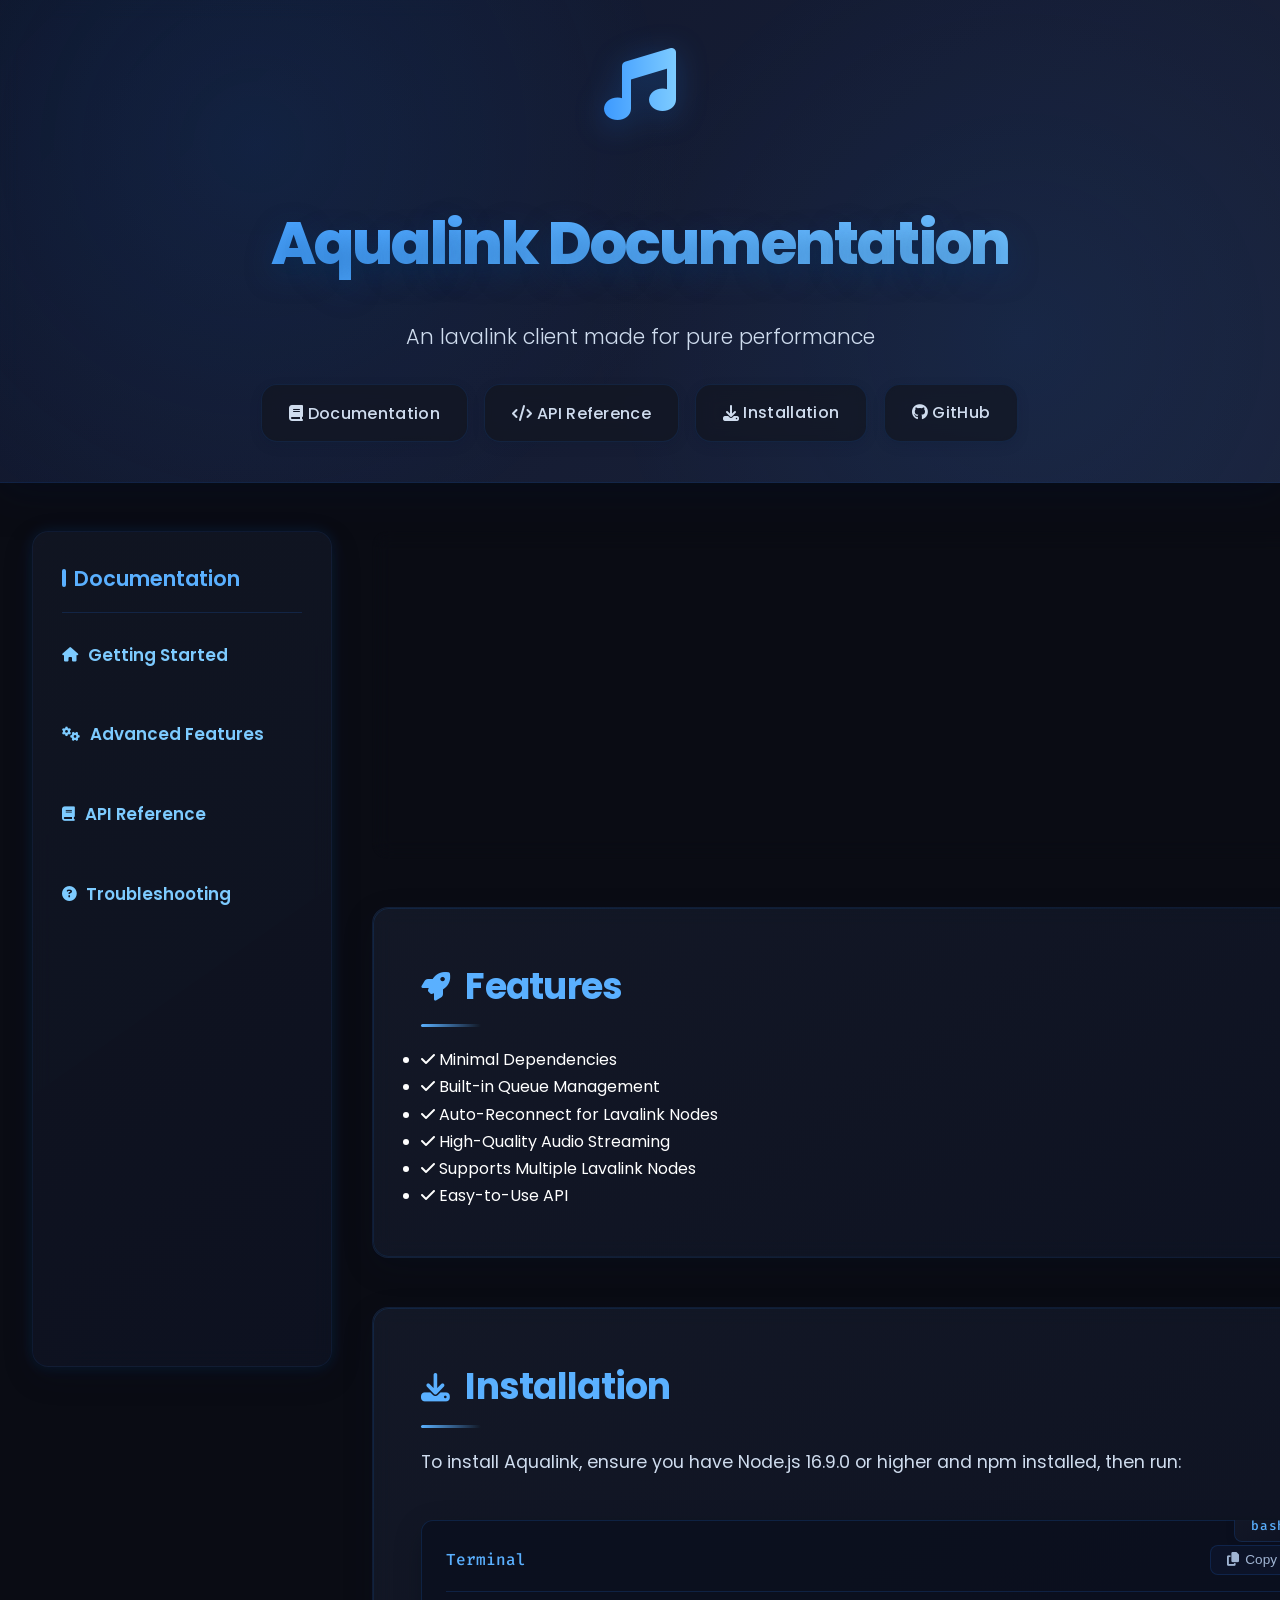
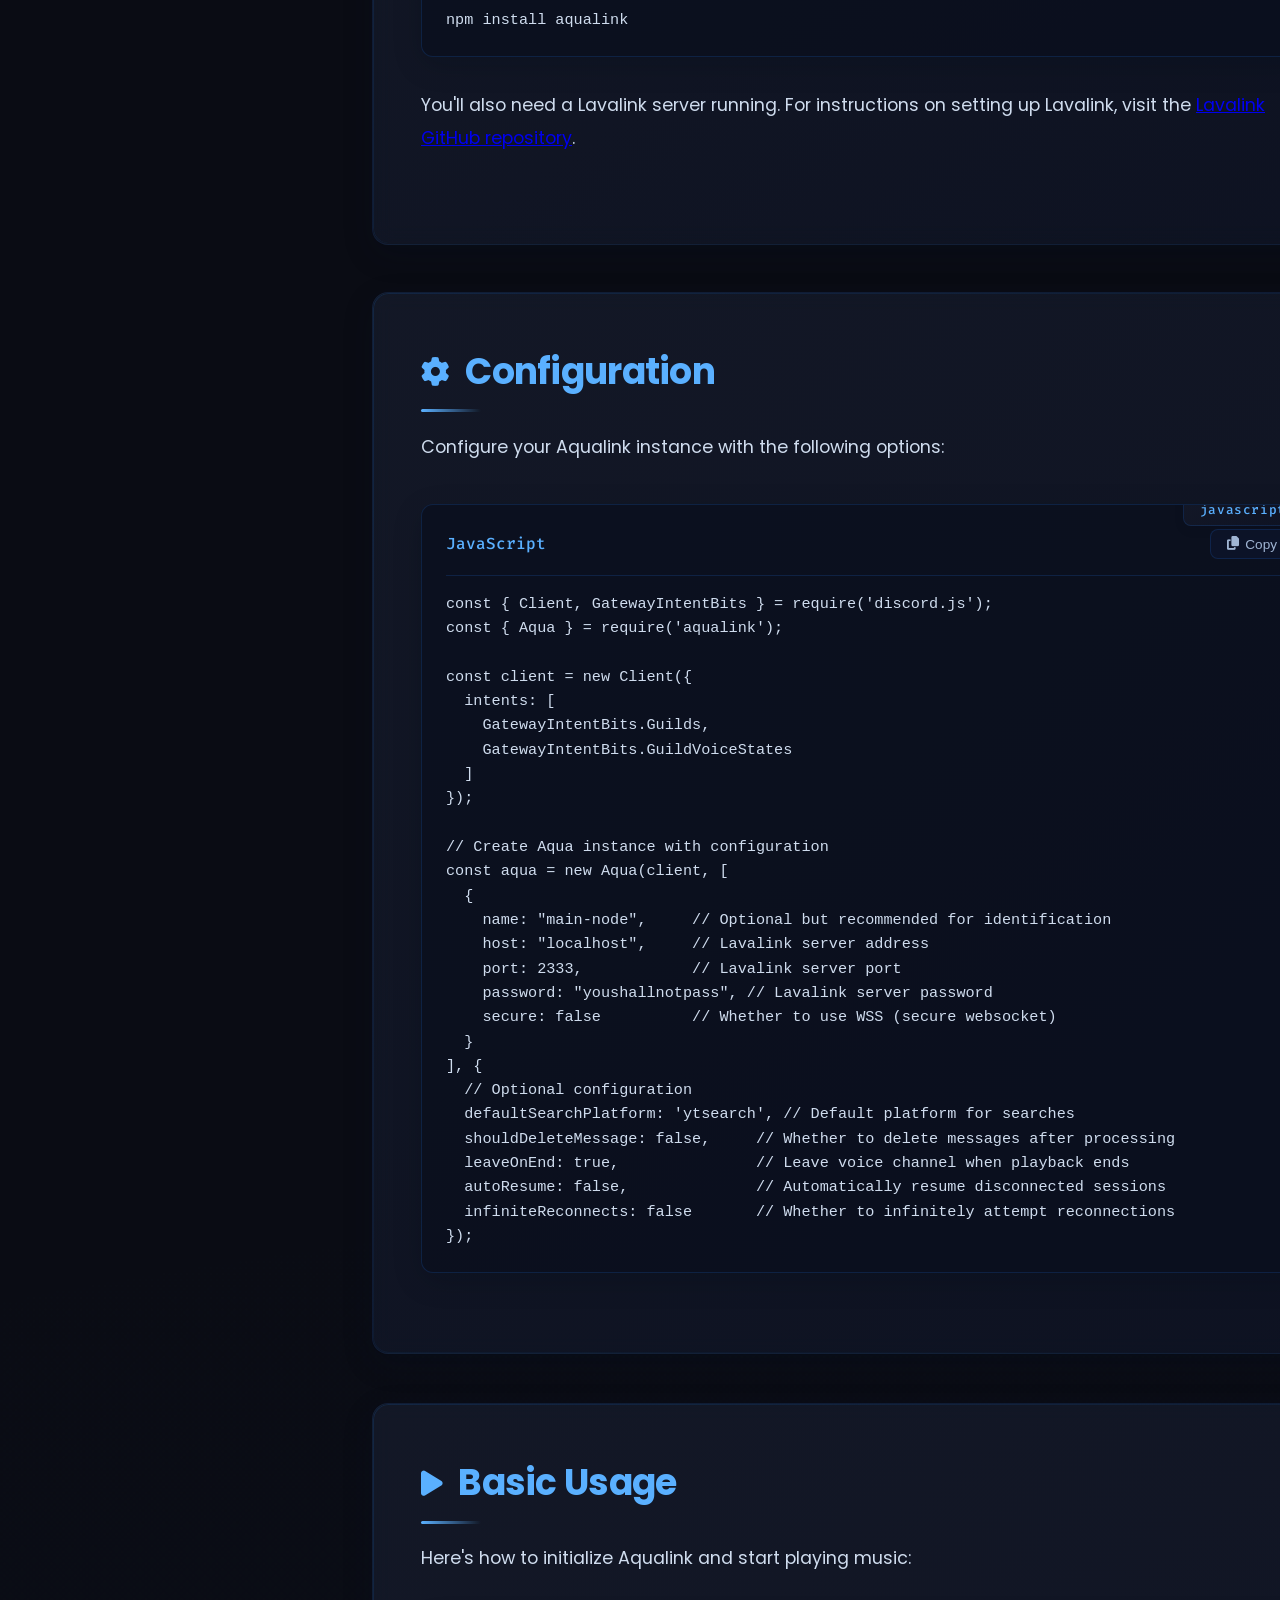
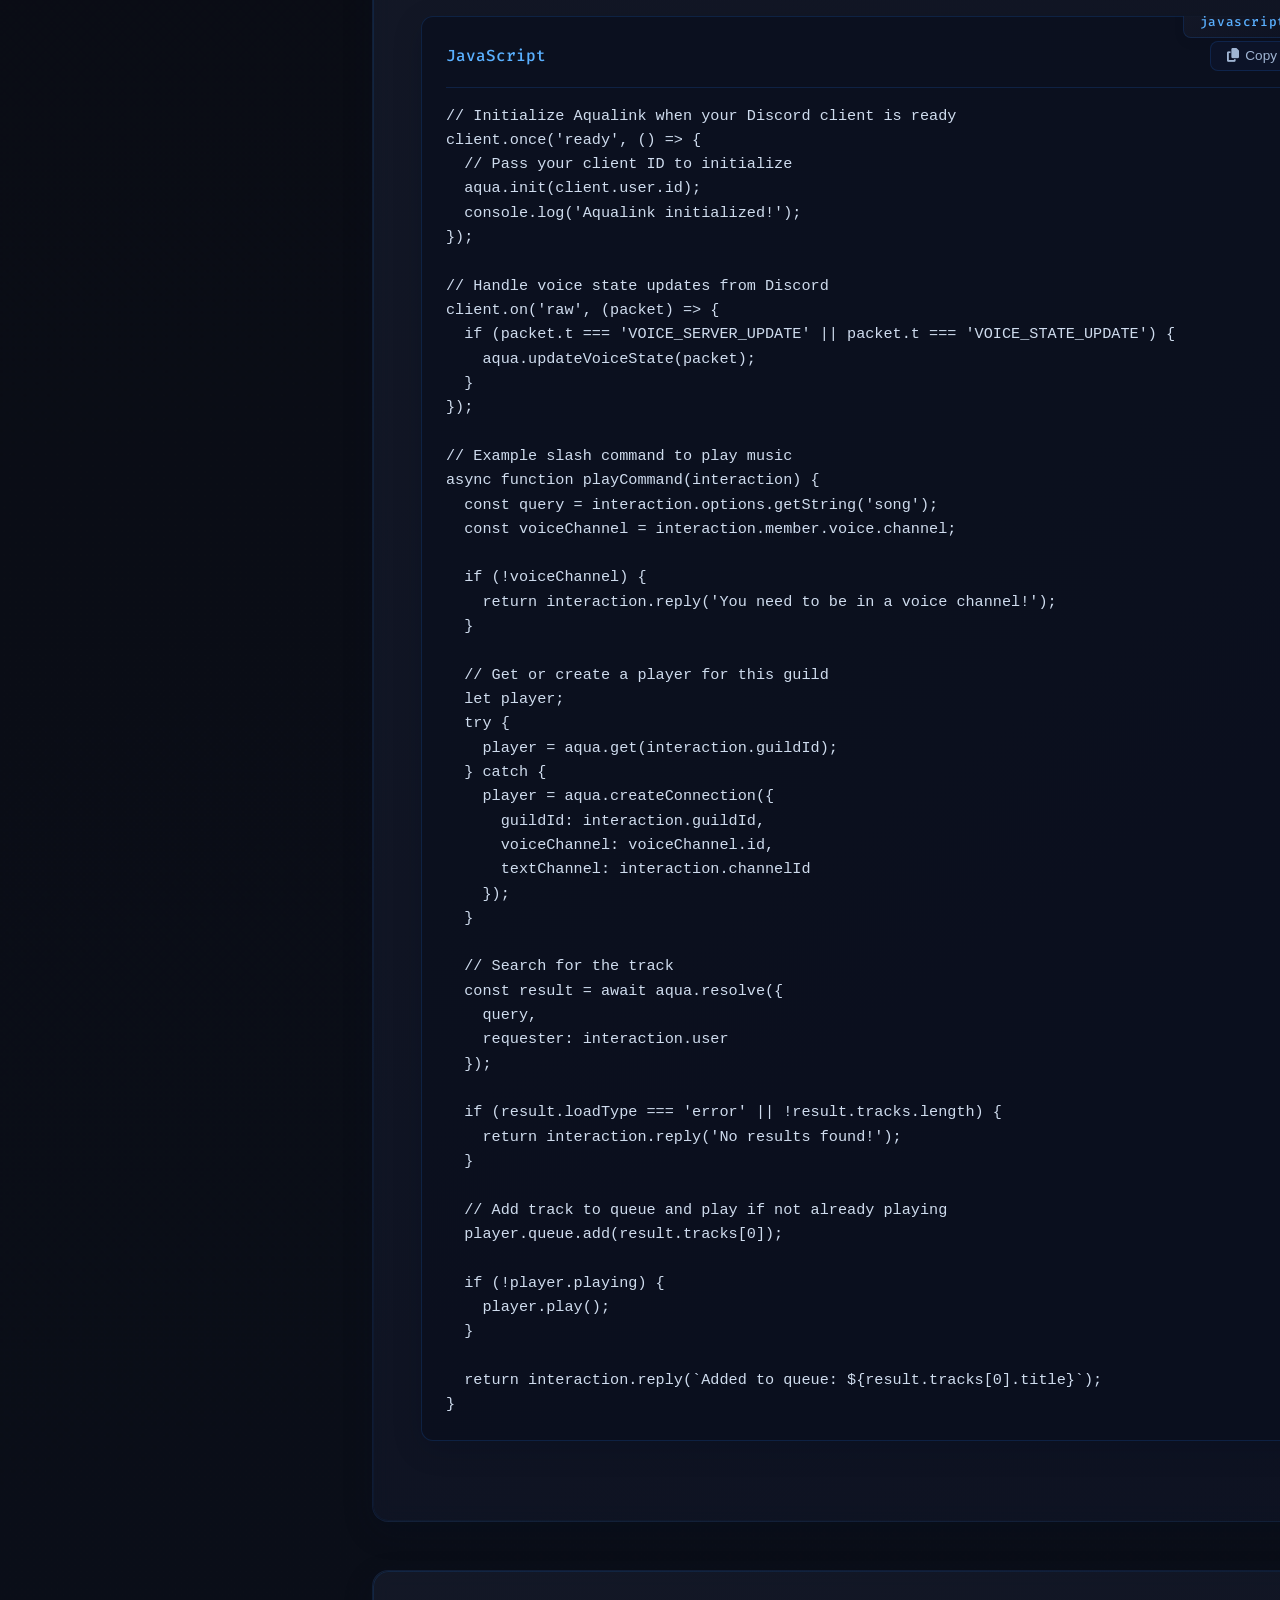
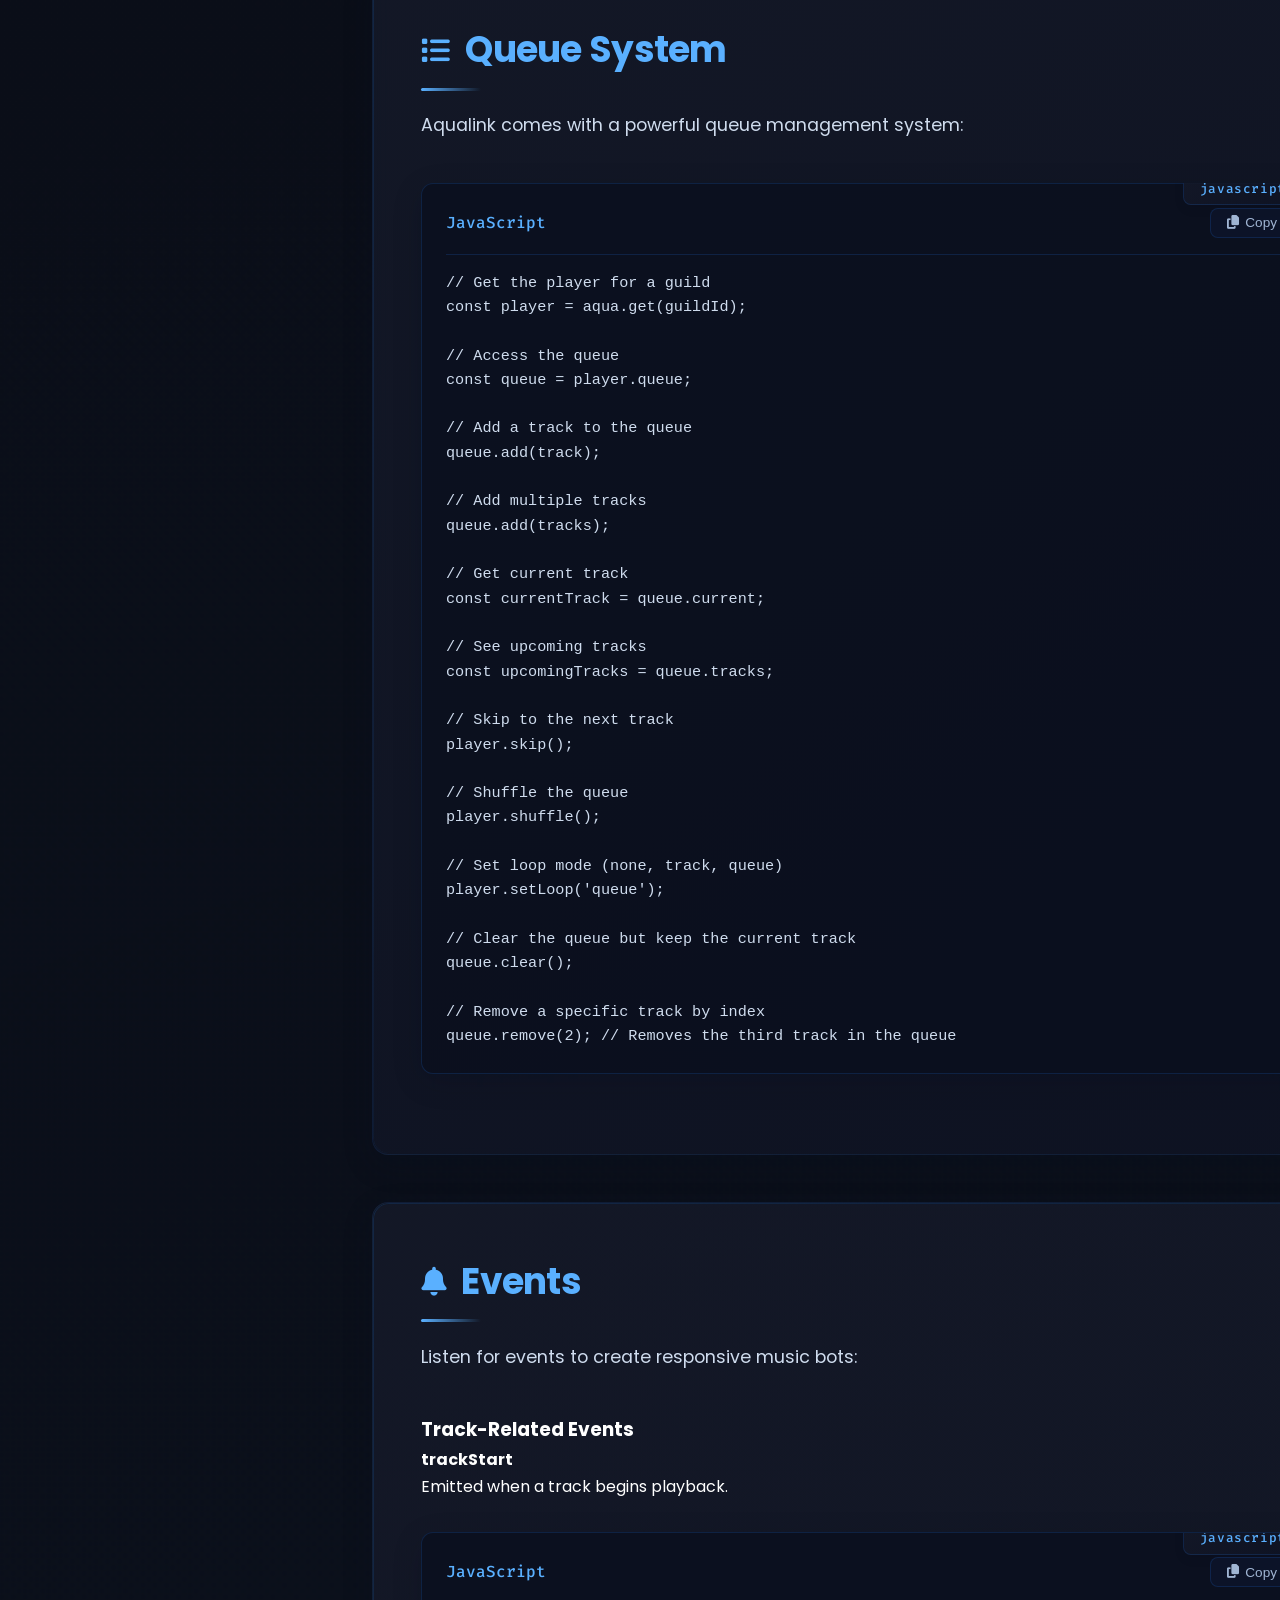
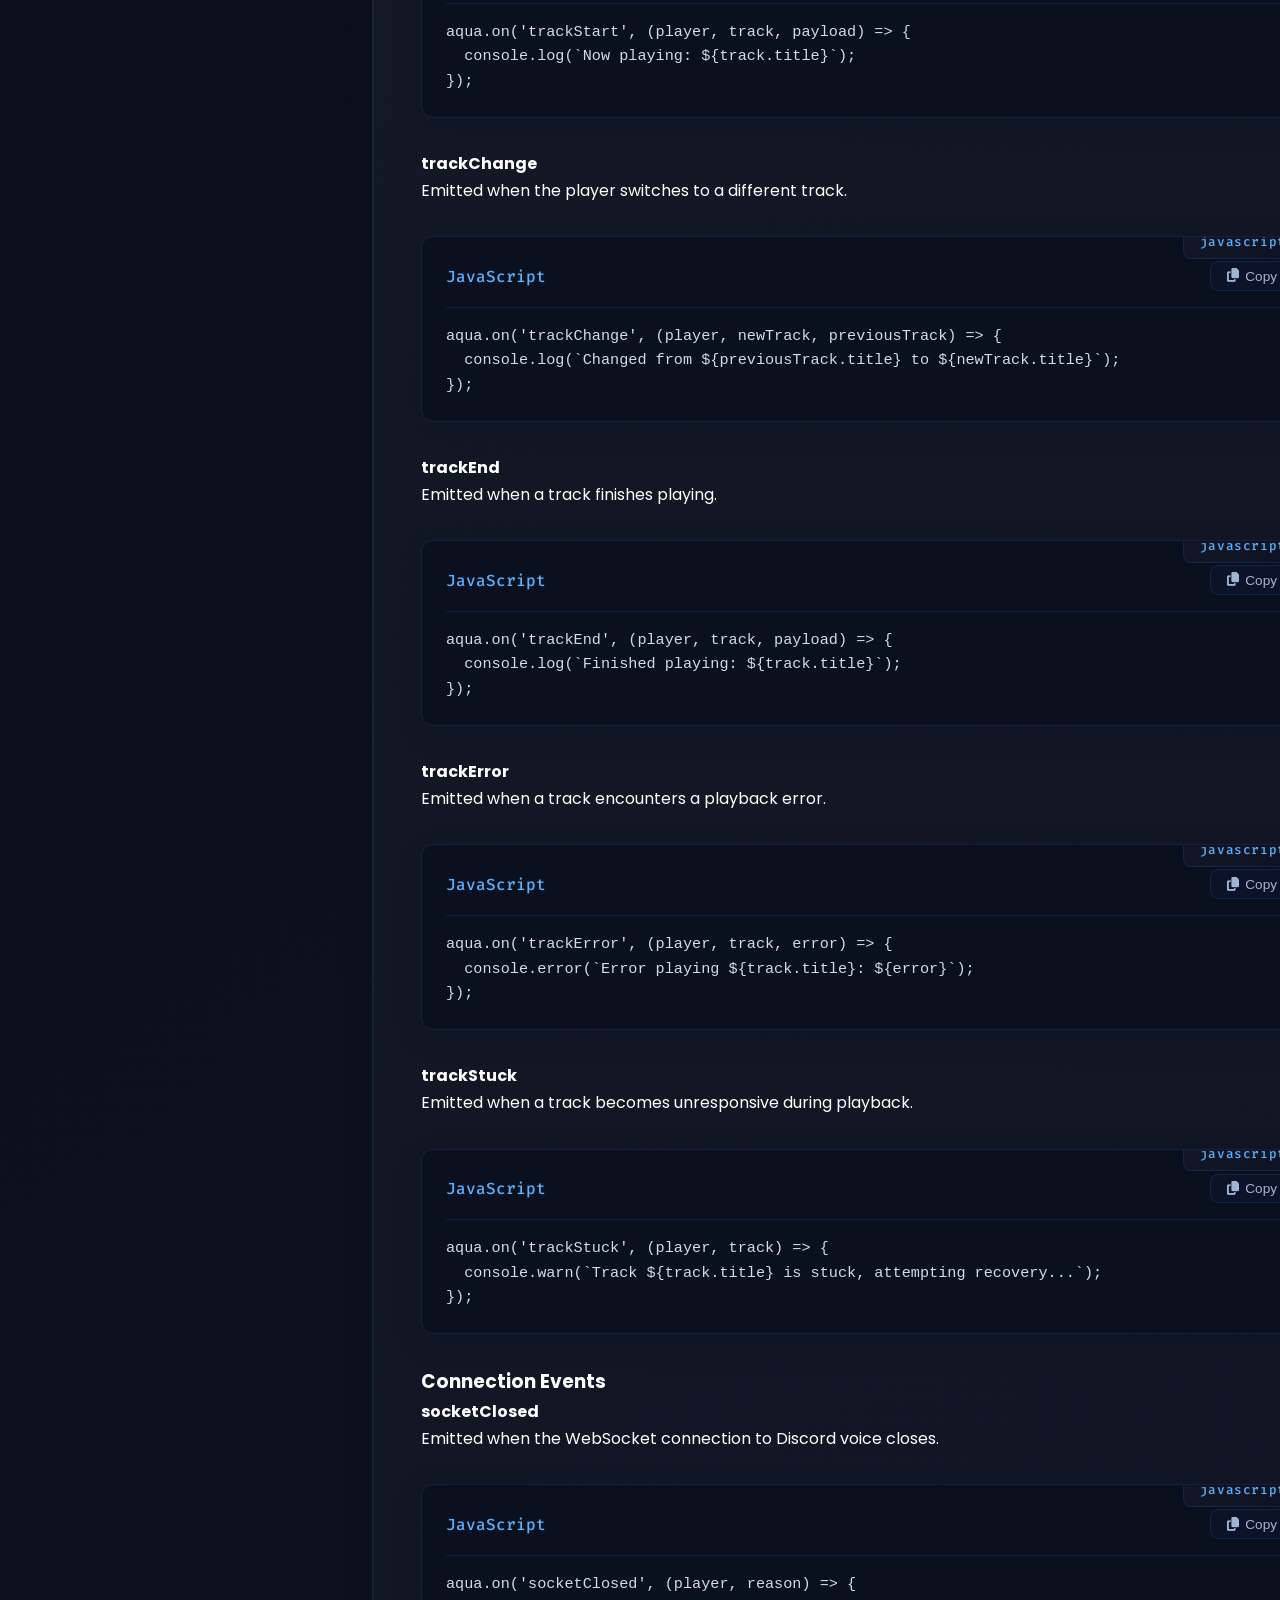
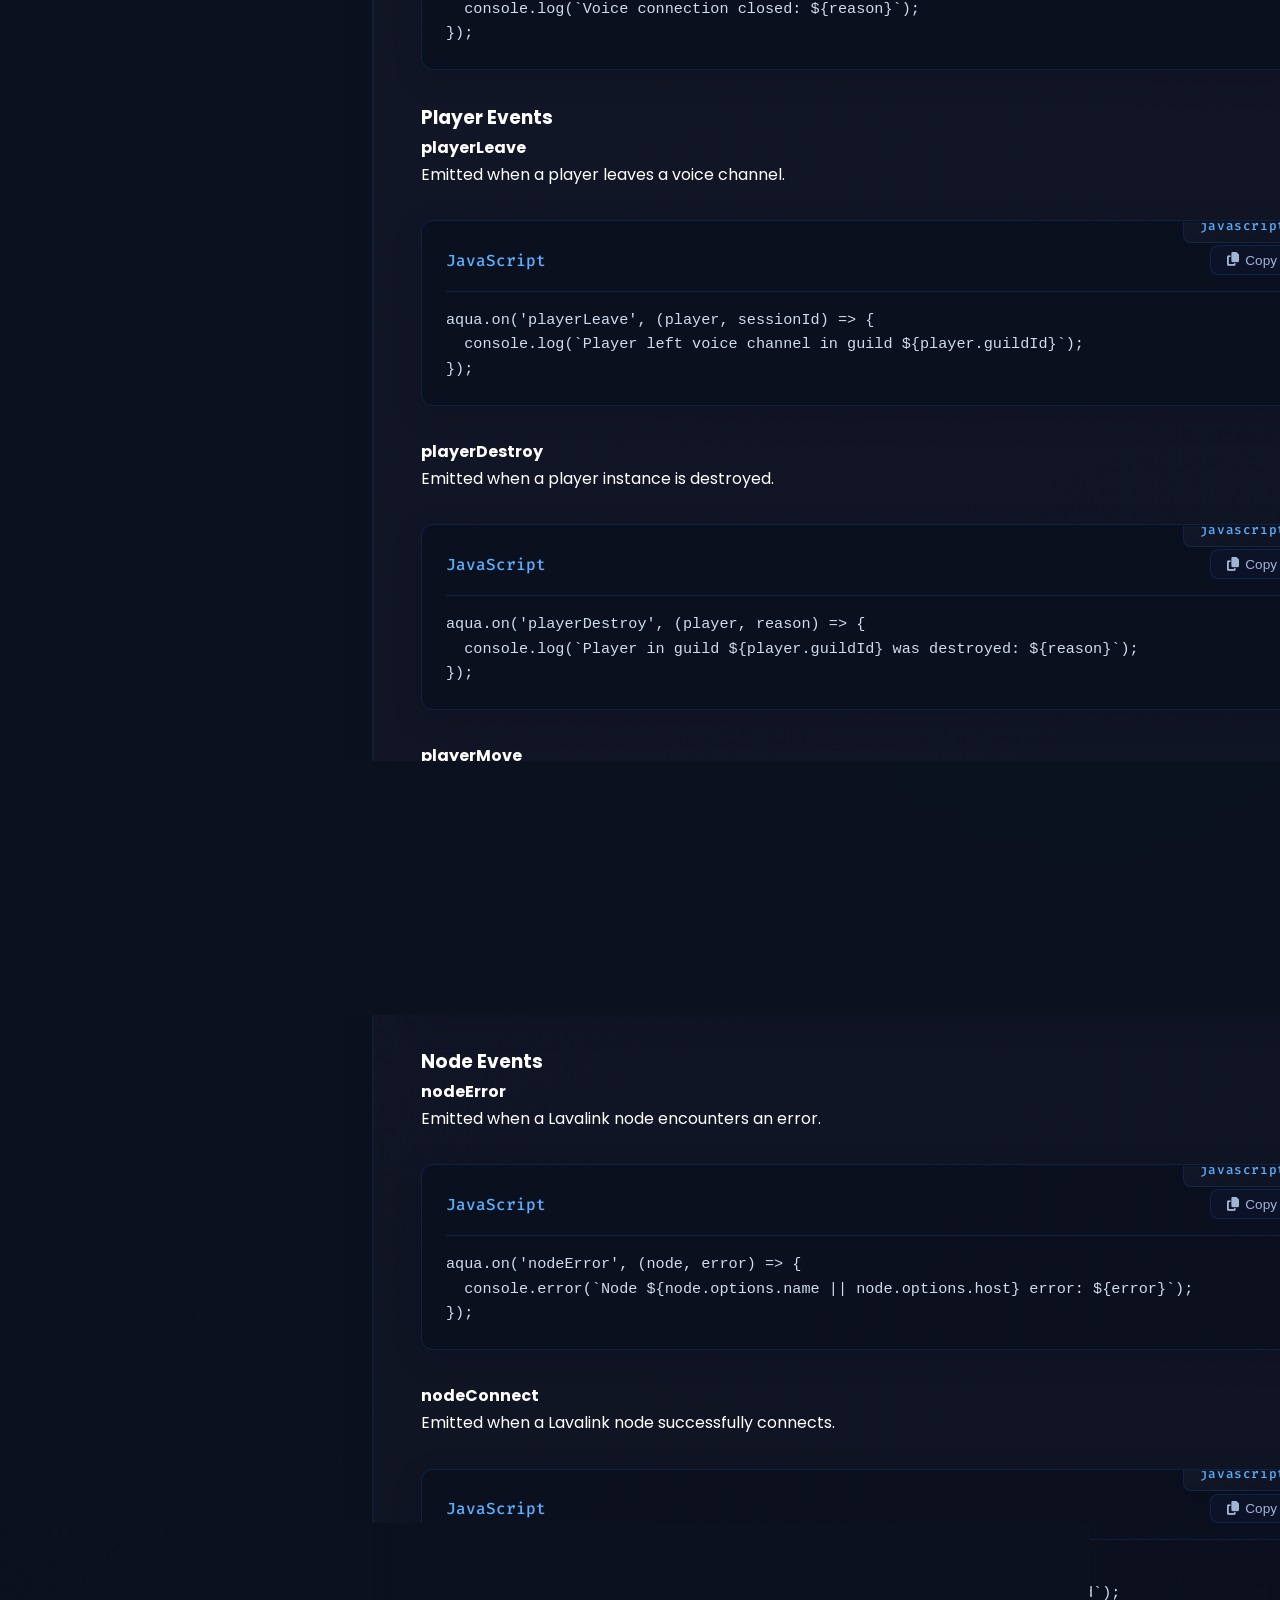
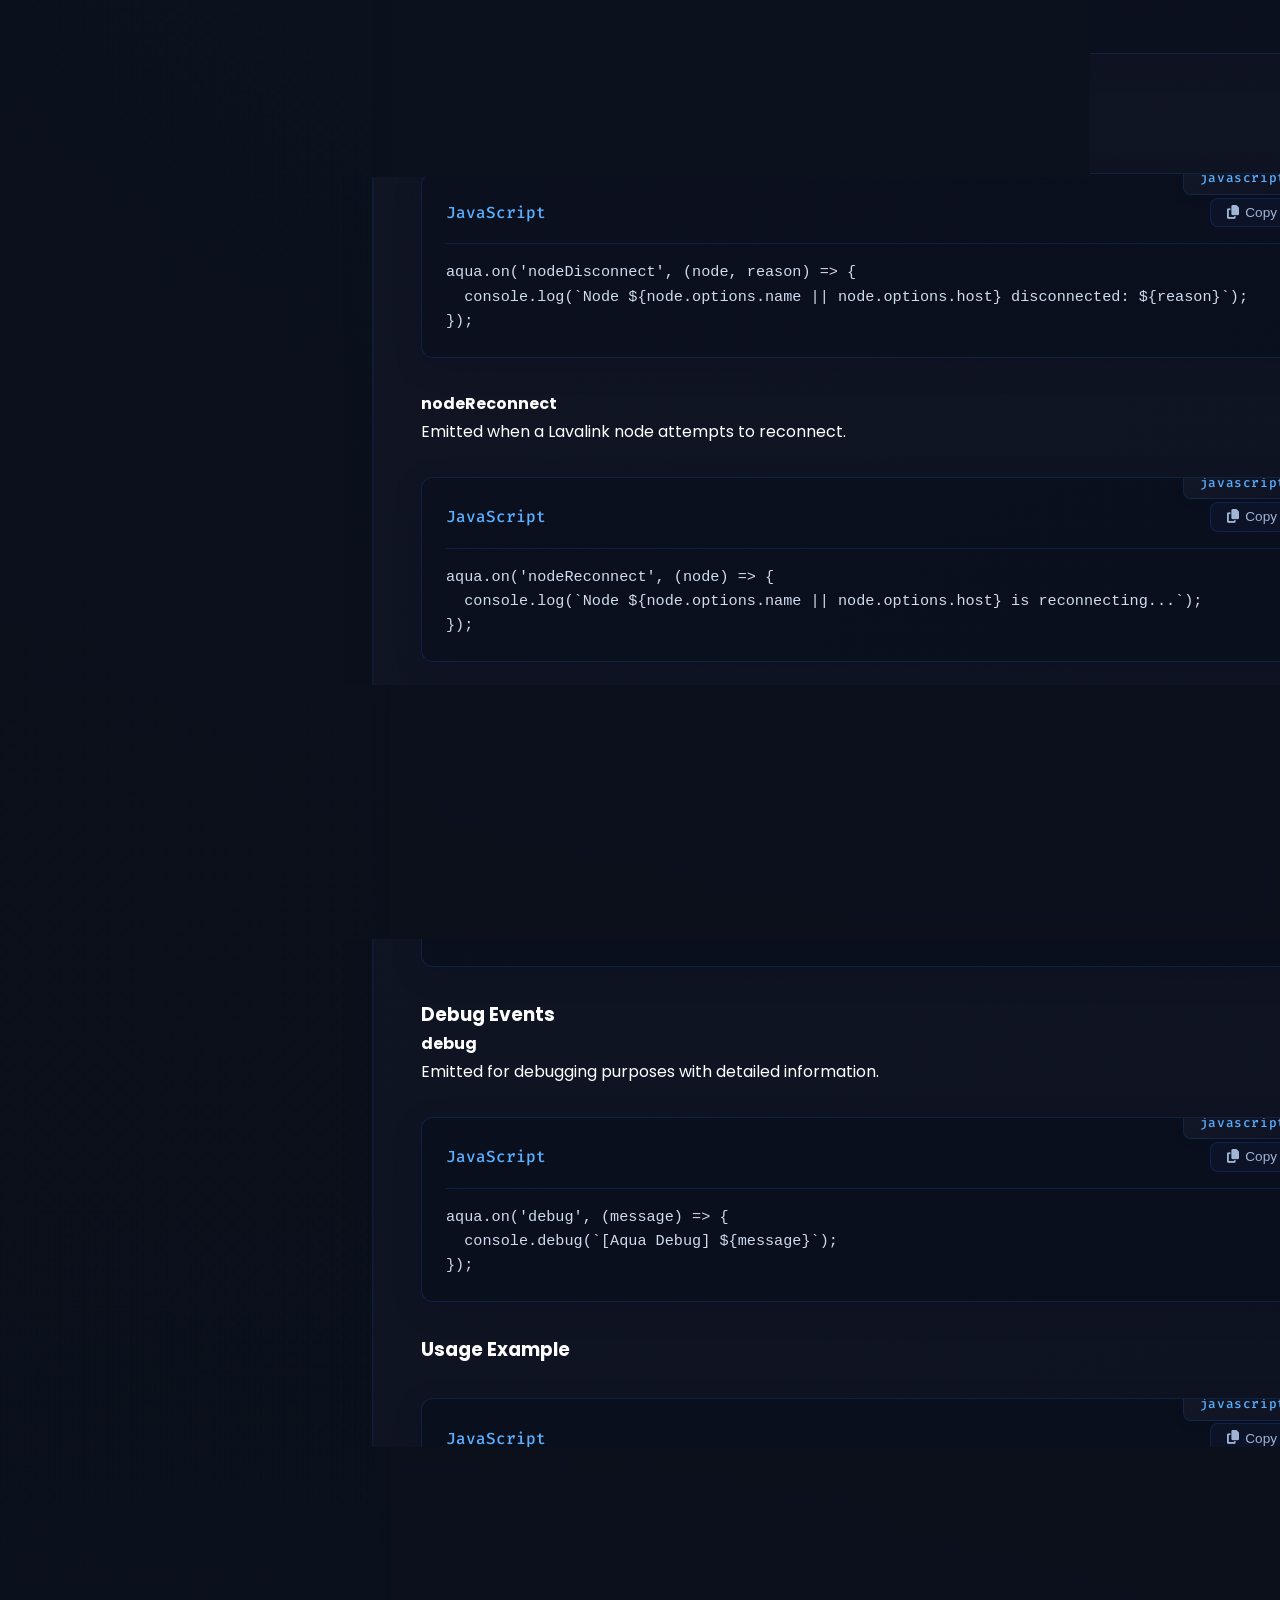
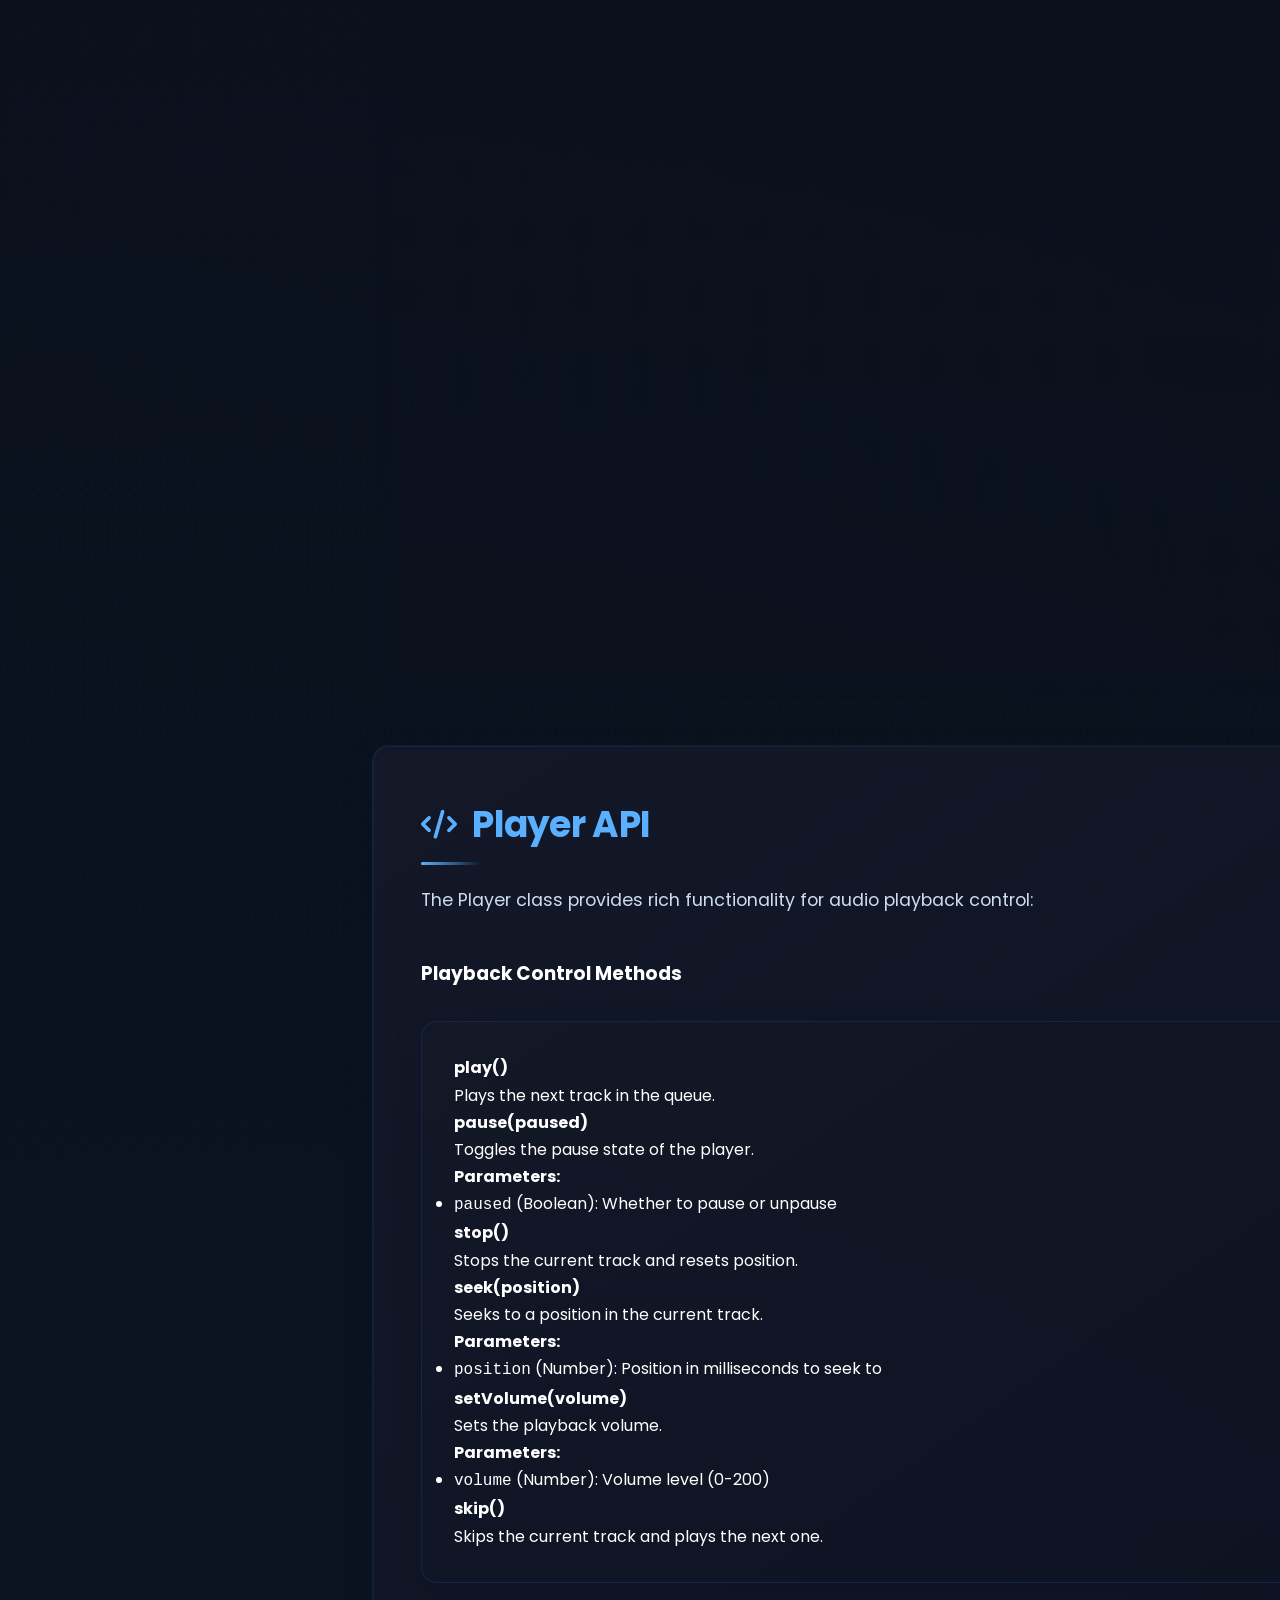
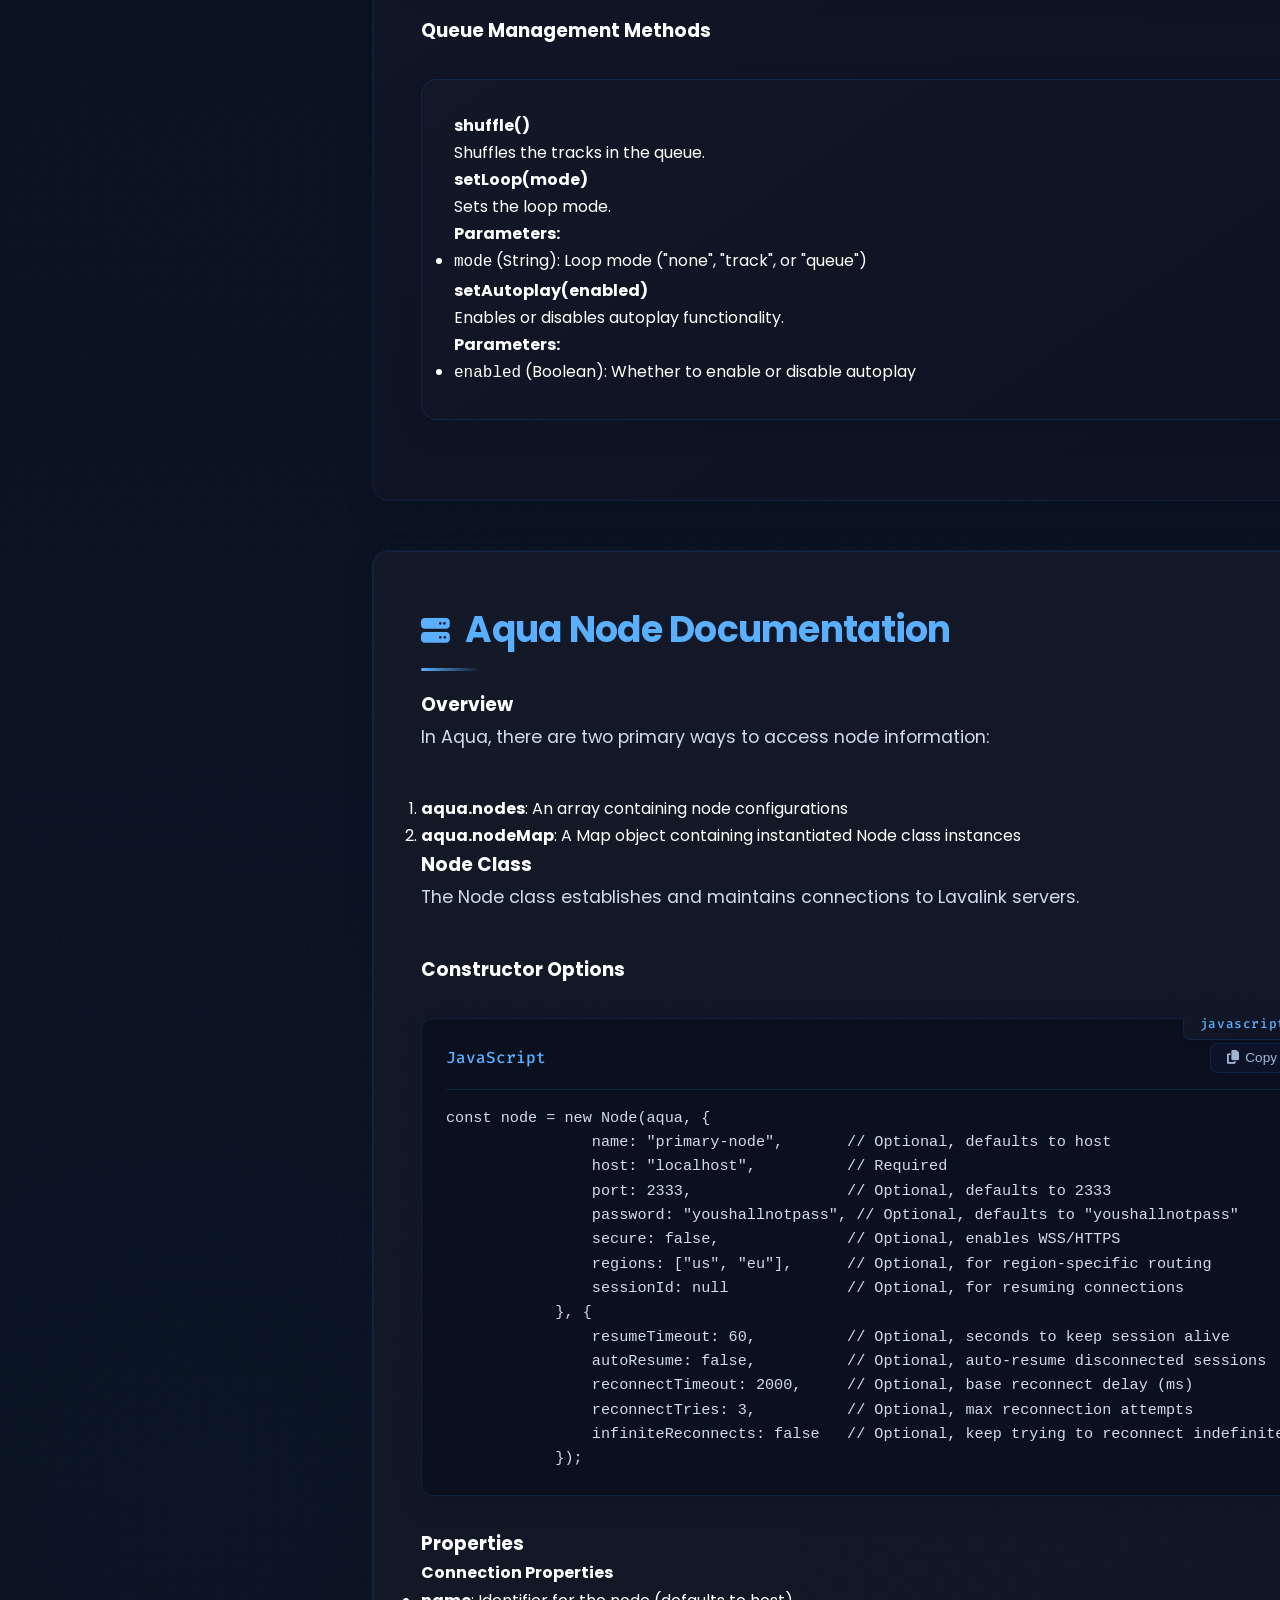
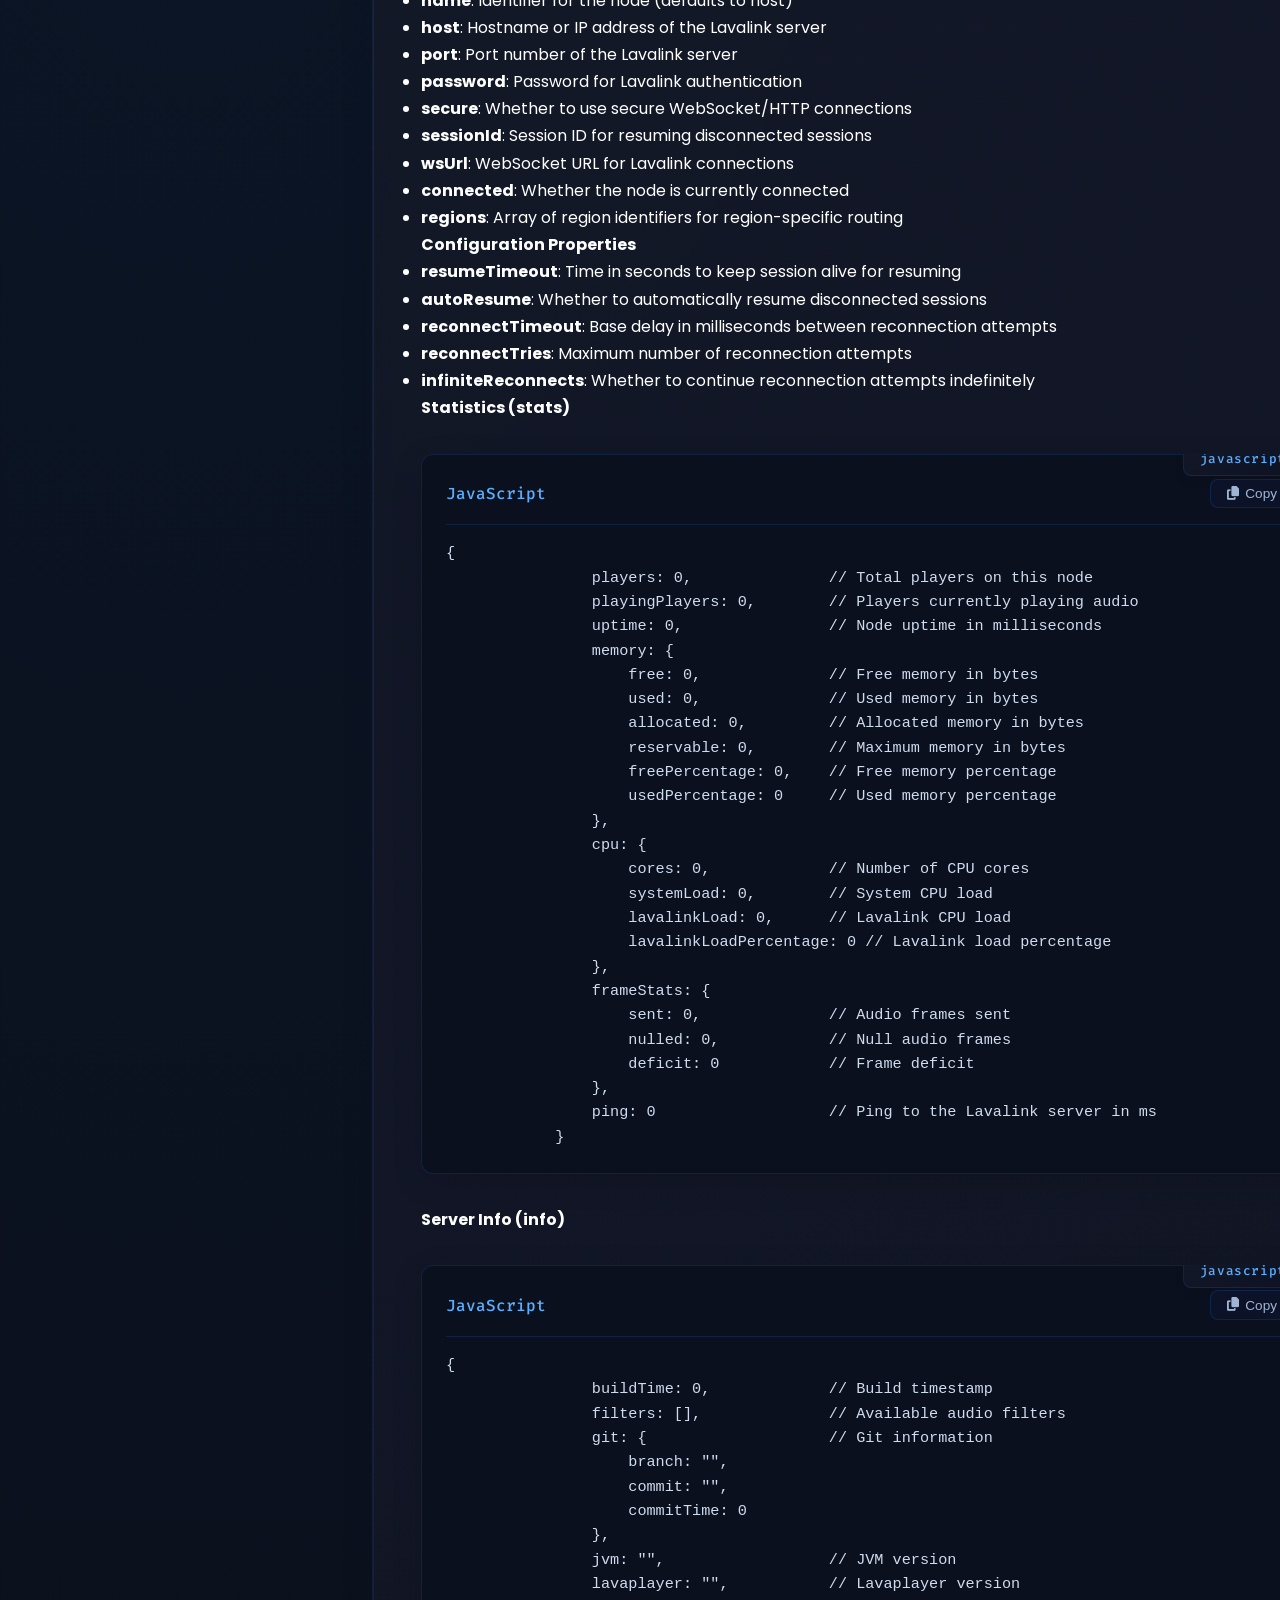
==== index.html @ eee2b4c9 "Add files via upload" ====
<!DOCTYPE html>
<html lang="en">
<head>
    <meta charset="UTF-8">
    <link rel="stylesheet" href="style.css">
    <meta name="viewport" content="width=device-width, initial-scale=1.0">
    <title>Aqualink Documentation</title>
    <link href="https://fonts.googleapis.com/css2?family=Poppins:wght@300;400;500;600;700;800&family=Fira+Code:wght@400;500&display=swap" rel="stylesheet">
    <link rel="stylesheet" href="https://cdnjs.cloudflare.com/ajax/libs/font-awesome/6.4.0/css/all.min.css">
</head>
<body>
    <div class="bg-dots" id="bg-dots"></div>

    <header>
        <div class="logo">
            <i class="fas fa-music"></i>
        </div>
        <h1>Aqualink Documentation</h1>
        <p class="subheading">An lavalink client made for pure performance</p>
        
        <nav>
            <ul>
                <li><a href="#introduction"><i class="fas fa-book"></i> Documentation</a></li>
                <li><a href="#player-api"><i class="fas fa-code"></i> API Reference</a></li>
                <li><a href="#installation"><i class="fas fa-download"></i> Installation</a></li>
                <li><a href="https://github.com/ToddyTheNoobDud/AquaLink" target="_blank"><i class="fab fa-github"></i> GitHub</a></li>
            </ul>
        </nav>
    </header>

    <div class="documentation-container">
        <aside class="sidebar">
            <h3 class="sidebar-title">Documentation</h3>
            <ul class="docs-nav">
                <li class="docs-nav-category">
                    <div class="docs-nav-category-title">
                        <i class="fas fa-home"></i> Getting Started
                    </div>
                    <ul class="docs-nav-items">
                        <li class="docs-nav-item"><a href="#introduction" class="docs-nav-link">Introduction</a></li>
                        <li class="docs-nav-item"><a href="#installation" class="docs-nav-link">Installation</a></li>
                        <li class="docs-nav-item"><a href="#configuration" class="docs-nav-link">Configuration</a></li>
                        <li class="docs-nav-item"><a href="#basic-usage" class="docs-nav-link">Basic Usage</a></li>
                    </ul>
                </li>
                <li class="docs-nav-category">
                    <div class="docs-nav-category-title">
                        <i class="fas fa-cogs"></i> Advanced Features
                    </div>
                    <ul class="docs-nav-items">
                        <li class="docs-nav-item"><a href="#filters" class="docs-nav-link">Audio Filters</a></li>
                        <li class="docs-nav-item"><a href="#queue-system" class="docs-nav-link">Queue System</a></li>
                        <li class="docs-nav-item"><a href="#events" class="docs-nav-link">Events</a></li>
                    </ul>
                </li>
                <li class="docs-nav-category">
                    <div class="docs-nav-category-title">
                        <i class="fas fa-book"></i> API Reference
                    </div>
                    <ul class="docs-nav-items">
                        <li class="docs-nav-item"><a href="#player-api" class="docs-nav-link">Player API</a></li>
                        <li class="docs-nav-item"><a href="#node-api" class="docs-nav-link">Node API</a></li>
                        <li class="docs-nav-item"><a href="#track-api" class="docs-nav-link">Track API</a></li>
                        <li class="docs-nav-item"><a href="#rest-api" class="docs-nav-link">REST API</a></li>
                        <li class="docs-nav-item"><a href="#aqua-api" class="docs-nav-link">Aqua API</a></li>
                        
                    </ul>
                </li>
                <li class="docs-nav-category">
                    <div class="docs-nav-category-title">
                        <i class="fas fa-question-circle"></i> Troubleshooting
                    </div>
                    <ul class="docs-nav-items">
                        <li class="docs-nav-item"><a href="#faq" class="docs-nav-link">FAQ</a></li>
                    </ul>
                </li>
            </ul>
        </aside>

        <main class="content">
            <section id="introduction" class="doc-section">
                <h2 class="doc-section-title"><i class="fas fa-home"></i> Overview</h2>
                <p class="doc-section-description">
                    AquaLink is a lightweight and efficient Lavalink wrapper designed for performance and stability. It allows developers to integrate Lavalink into their Discord bots with minimal dependencies. AquaLink handles voice connections, track playback, and queue management with ease.
                </p>
            </section>

            <section id="features" class="doc-section">
                <h2 class="doc-section-title"><i class="fas fa-rocket"></i> Features</h2>
                <ul class="feature-list">
                    <li><i class="fas fa-check"></i> Minimal Dependencies</li>
                    <li><i class="fas fa-check"></i> Built-in Queue Management</li>
                    <li><i class="fas fa-check"></i> Auto-Reconnect for Lavalink Nodes</li>
                    <li><i class="fas fa-check"></i> High-Quality Audio Streaming</li>
                    <li><i class="fas fa-check"></i> Supports Multiple Lavalink Nodes</li>
                    <li><i class="fas fa-check"></i> Easy-to-Use API</li>
                </ul>
            </section>

            <section id="installation" class="doc-section">
                <h2 class="doc-section-title"><i class="fas fa-download"></i> Installation</h2>
                <p class="doc-section-description">
                    To install Aqualink, ensure you have Node.js 16.9.0 or higher and npm installed, then run:
                </p>
                <div class="code-block" data-language="bash">
                    <div class="code-header">
                        <span class="code-title">Terminal</span>
                        <button class="copy-button"><i class="fas fa-copy"></i> Copy</button>
                    </div>
                    <pre class="code-content"><code>npm install aqualink</code></pre>
                </div>
                <p class="doc-section-description">
                    You'll also need a Lavalink server running. For instructions on setting up Lavalink, visit the <a href="https://github.com/lavalink-devs/Lavalink" target="_blank" rel="noopener noreferrer" style="z-index: 1; position: relative;">Lavalink GitHub repository</a>.
                </p>
            </section>

            <section id="configuration" class="doc-section">
                <h2 class="doc-section-title"><i class="fas fa-cog"></i> Configuration</h2>
                <p class="doc-section-description">
                    Configure your Aqualink instance with the following options:
                </p>
                <div class="code-block" data-language="javascript">
                    <div class="code-header">
                        <span class="code-title">JavaScript</span>
                        <button class="copy-button"><i class="fas fa-copy"></i> Copy</button>
                    </div>
                    <pre class="code-content"><code>const { Client, GatewayIntentBits } = require('discord.js');
const { Aqua } = require('aqualink');

const client = new Client({
  intents: [
    GatewayIntentBits.Guilds,
    GatewayIntentBits.GuildVoiceStates
  ]
});

// Create Aqua instance with configuration
const aqua = new Aqua(client, [
  {
    name: "main-node",     // Optional but recommended for identification
    host: "localhost",     // Lavalink server address
    port: 2333,            // Lavalink server port
    password: "youshallnotpass", // Lavalink server password
    secure: false          // Whether to use WSS (secure websocket)
  }
], {
  // Optional configuration
  defaultSearchPlatform: 'ytsearch', // Default platform for searches
  shouldDeleteMessage: false,     // Whether to delete messages after processing
  leaveOnEnd: true,               // Leave voice channel when playback ends
  autoResume: false,              // Automatically resume disconnected sessions
  infiniteReconnects: false       // Whether to infinitely attempt reconnections
});</code></pre>
                </div>
            </section>

            <section id="basic-usage" class="doc-section">
                <h2 class="doc-section-title"><i class="fas fa-play"></i> Basic Usage</h2>
                <p class="doc-section-description">
                    Here's how to initialize Aqualink and start playing music:
                </p>
                <div class="code-block" data-language="javascript">
                    <div class="code-header">
                        <span class="code-title">JavaScript</span>
                        <button class="copy-button"><i class="fas fa-copy"></i> Copy</button>
                    </div>
                    <pre class="code-content"><code>// Initialize Aqualink when your Discord client is ready
client.once('ready', () => {
  // Pass your client ID to initialize
  aqua.init(client.user.id);
  console.log('Aqualink initialized!');
});

// Handle voice state updates from Discord
client.on('raw', (packet) => {
  if (packet.t === 'VOICE_SERVER_UPDATE' || packet.t === 'VOICE_STATE_UPDATE') {
    aqua.updateVoiceState(packet);
  }
});

// Example slash command to play music
async function playCommand(interaction) {
  const query = interaction.options.getString('song');
  const voiceChannel = interaction.member.voice.channel;
  
  if (!voiceChannel) {
    return interaction.reply('You need to be in a voice channel!');
  }
  
  // Get or create a player for this guild
  let player;
  try {
    player = aqua.get(interaction.guildId);
  } catch {
    player = aqua.createConnection({
      guildId: interaction.guildId,
      voiceChannel: voiceChannel.id,
      textChannel: interaction.channelId
    });
  }
  
  // Search for the track
  const result = await aqua.resolve({
    query,
    requester: interaction.user
  });
  
  if (result.loadType === 'error' || !result.tracks.length) {
    return interaction.reply('No results found!');
  }
  
  // Add track to queue and play if not already playing
  player.queue.add(result.tracks[0]);
  
  if (!player.playing) {
    player.play();
  }
  
  return interaction.reply(`Added to queue: ${result.tracks[0].title}`);
}</code></pre>
                </div>
            </section>

            <section id="queue-system" class="doc-section">
                <h2 class="doc-section-title"><i class="fas fa-list"></i> Queue System</h2>
                <p class="doc-section-description">
                    Aqualink comes with a powerful queue management system:
                </p>
                <div class="code-block" data-language="javascript">
                    <div class="code-header">
                        <span class="code-title">JavaScript</span>
                        <button class="copy-button"><i class="fas fa-copy"></i> Copy</button>
                    </div>
                    <pre class="code-content"><code>// Get the player for a guild
const player = aqua.get(guildId);

// Access the queue
const queue = player.queue;

// Add a track to the queue
queue.add(track);

// Add multiple tracks
queue.add(tracks);

// Get current track
const currentTrack = queue.current;

// See upcoming tracks
const upcomingTracks = queue.tracks;

// Skip to the next track
player.skip();

// Shuffle the queue
player.shuffle();

// Set loop mode (none, track, queue)
player.setLoop('queue');

// Clear the queue but keep the current track
queue.clear();

// Remove a specific track by index
queue.remove(2); // Removes the third track in the queue</code></pre>
                </div>
            </section>

            <section id="events" class="doc-section">
                <h2 class="doc-section-title"><i class="fas fa-bell"></i> Events</h2>
                <p class="doc-section-description">
                    Listen for events to create responsive music bots:
                </p>

                <h3 class="api-subtitle">Track-Related Events</h3>

                <h4 class="method-name">trackStart</h4>
                <p class="method-description">Emitted when a track begins playback.</p>
                <div class="code-block" data-language="javascript">
                    <div class="code-header">
                        <span class="code-title">JavaScript</span>
                        <button class="copy-button"><i class="fas fa-copy"></i> Copy</button>
                    </div>
                    <pre class="code-content"><code>aqua.on('trackStart', (player, track, payload) => {
  console.log(`Now playing: ${track.title}`);
});</code></pre>
                </div>

                <h4 class="method-name">trackChange</h4>
                <p class="method-description">Emitted when the player switches to a different track.</p>
                <div class="code-block" data-language="javascript">
                    <div class="code-header">
                        <span class="code-title">JavaScript</span>
                        <button class="copy-button"><i class="fas fa-copy"></i> Copy</button>
                    </div>
                    <pre class="code-content"><code>aqua.on('trackChange', (player, newTrack, previousTrack) => {
  console.log(`Changed from ${previousTrack.title} to ${newTrack.title}`);
});</code></pre>
                </div>

                <h4 class="method-name">trackEnd</h4>
                <p class="method-description">Emitted when a track finishes playing.</p>
                <div class="code-block" data-language="javascript">
                    <div class="code-header">
                        <span class="code-title">JavaScript</span>
                        <button class="copy-button"><i class="fas fa-copy"></i> Copy</button>
                    </div>
                    <pre class="code-content"><code>aqua.on('trackEnd', (player, track, payload) => {
  console.log(`Finished playing: ${track.title}`);
});</code></pre>
                </div>

                <h4 class="method-name">trackError</h4>
                <p class="method-description">Emitted when a track encounters a playback error.</p>
                <div class="code-block" data-language="javascript">
                    <div class="code-header">
                        <span class="code-title">JavaScript</span>
                        <button class="copy-button"><i class="fas fa-copy"></i> Copy</button>
                    </div>
                    <pre class="code-content"><code>aqua.on('trackError', (player, track, error) => {
  console.error(`Error playing ${track.title}: ${error}`);
});</code></pre>
                </div>

                <h4 class="method-name">trackStuck</h4>
                <p class="method-description">Emitted when a track becomes unresponsive during playback.</p>
                <div class="code-block" data-language="javascript">
                    <div class="code-header">
                        <span class="code-title">JavaScript</span>
                        <button class="copy-button"><i class="fas fa-copy"></i> Copy</button>
                    </div>
                    <pre class="code-content"><code>aqua.on('trackStuck', (player, track) => {
  console.warn(`Track ${track.title} is stuck, attempting recovery...`);
});</code></pre>
                </div>

                <h3 class="api-subtitle">Connection Events</h3>

                <h4 class="method-name">socketClosed</h4>
                <p class="method-description">Emitted when the WebSocket connection to Discord voice closes.</p>
                <div class="code-block" data-language="javascript">
                    <div class="code-header">
                        <span class="code-title">JavaScript</span>
                        <button class="copy-button"><i class="fas fa-copy"></i> Copy</button>
                    </div>
                    <pre class="code-content"><code>aqua.on('socketClosed', (player, reason) => {
  console.log(`Voice connection closed: ${reason}`);
});</code></pre>
                </div>

                <h3 class="api-subtitle">Player Events</h3>

                <h4 class="method-name">playerLeave</h4>
                <p class="method-description">Emitted when a player leaves a voice channel.</p>
                <div class="code-block" data-language="javascript">
                    <div class="code-header">
                        <span class="code-title">JavaScript</span>
                        <button class="copy-button"><i class="fas fa-copy"></i> Copy</button>
                    </div>
                    <pre class="code-content"><code>aqua.on('playerLeave', (player, sessionId) => {
  console.log(`Player left voice channel in guild ${player.guildId}`);
});</code></pre>
                </div>

                <h4 class="method-name">playerDestroy</h4>
                <p class="method-description">Emitted when a player instance is destroyed.</p>
                <div class="code-block" data-language="javascript">
                    <div class="code-header">
                        <span class="code-title">JavaScript</span>
                        <button class="copy-button"><i class="fas fa-copy"></i> Copy</button>
                    </div>
                    <pre class="code-content"><code>aqua.on('playerDestroy', (player, reason) => {
  console.log(`Player in guild ${player.guildId} was destroyed: ${reason}`);
});</code></pre>
                </div>

                <h4 class="method-name">playerMove</h4>
                <p class="method-description">Emitted when a user moves the bot between voice channels.</p>
                <div class="code-block" data-language="javascript">
                    <div class="code-header">
                        <span class="code-title">JavaScript</span>
                        <button class="copy-button"><i class="fas fa-copy"></i> Copy</button>
                    </div>
                    <pre class="code-content"><code>aqua.on('playerMove', (player, previousPosition, newPosition) => {
  console.log(`Moved from channel ${previousPosition} to ${newPosition}`);
});</code></pre>
                </div>

                <h3 class="api-subtitle">Node Events</h3>

                <h4 class="method-name">nodeError</h4>
                <p class="method-description">Emitted when a Lavalink node encounters an error.</p>
                <div class="code-block" data-language="javascript">
                    <div class="code-header">
                        <span class="code-title">JavaScript</span>
                        <button class="copy-button"><i class="fas fa-copy"></i> Copy</button>
                    </div>
                    <pre class="code-content"><code>aqua.on('nodeError', (node, error) => {
  console.error(`Node ${node.options.name || node.options.host} error: ${error}`);
});</code></pre>
                </div>

                <h4 class="method-name">nodeConnect</h4>
                <p class="method-description">Emitted when a Lavalink node successfully connects.</p>
                <div class="code-block" data-language="javascript">
                    <div class="code-header">
                        <span class="code-title">JavaScript</span>
                        <button class="copy-button"><i class="fas fa-copy"></i> Copy</button>
                    </div>
                    <pre class="code-content"><code>aqua.on('nodeConnect', (node) => {
  console.log(`Node ${node.options.name || node.options.host} connected`);
});</code></pre>
                </div>

                <h4 class="method-name">nodeDisconnect</h4>
                <p class="method-description">Emitted when a Lavalink node disconnects.</p>
                <div class="code-block" data-language="javascript">
                    <div class="code-header">
                        <span class="code-title">JavaScript</span>
                        <button class="copy-button"><i class="fas fa-copy"></i> Copy</button>
                    </div>
                    <pre class="code-content"><code>aqua.on('nodeDisconnect', (node, reason) => {
  console.log(`Node ${node.options.name || node.options.host} disconnected: ${reason}`);
});</code></pre>
                </div>

                <h4 class="method-name">nodeReconnect</h4>
                <p class="method-description">Emitted when a Lavalink node attempts to reconnect.</p>
                <div class="code-block" data-language="javascript">
                    <div class="code-header">
                        <span class="code-title">JavaScript</span>
                        <button class="copy-button"><i class="fas fa-copy"></i> Copy</button>
                    </div>
                    <pre class="code-content"><code>aqua.on('nodeReconnect', (node) => {
  console.log(`Node ${node.options.name || node.options.host} is reconnecting...`);
});</code></pre>
                </div>

                <h4 class="method-name">nodeDestroy</h4>
                <p class="method-description">Emitted when a Lavalink node is destroyed.</p>
                <div class="code-block" data-language="javascript">
                    <div class="code-header">
                        <span class="code-title">JavaScript</span>
                        <button class="copy-button"><i class="fas fa-copy"></i> Copy</button>
                    </div>
                    <pre class="code-content"><code>aqua.on('nodeDestroy', (node, reason) => {
  console.log(`Node ${node.options.name || node.options.host} was destroyed: ${reason}`);
});</code></pre>
                </div>

                <h3 class="api-subtitle">Debug Events</h3>

                <h4 class="method-name">debug</h4>
                <p class="method-description">Emitted for debugging purposes with detailed information.</p>
                <div class="code-block" data-language="javascript">
                    <div class="code-header">
                        <span class="code-title">JavaScript</span>
                        <button class="copy-button"><i class="fas fa-copy"></i> Copy</button>
                    </div>
                    <pre class="code-content"><code>aqua.on('debug', (message) => {
  console.debug(`[Aqua Debug] ${message}`);
});</code></pre>
                </div>

                <h3 class="api-subtitle">Usage Example</h3>
                <div class="code-block" data-language="javascript">
                    <div class="code-header">
                        <span class="code-title">JavaScript</span>
                        <button class="copy-button"><i class="fas fa-copy"></i> Copy</button>
                    </div>
                    <pre class="code-content"><code>const player = aqua.createConnection({
  guildId: interaction.guildId,
  voiceChannel: interaction.member.voice.channel.id
});

// Track events
aqua.on('trackStart', (player, track) => {
  interaction.channel.send(`🎵 Now playing: **${track.title}**`);
});

aqua.on('trackEnd', (player, track) => {
  if (player.queue.size === 0) {
    interaction.channel.send('Queue ended, leaving voice channel');
  }
});

aqua.on('trackError', (player, track, error) => {
  interaction.channel.send(`❌ Error playing **${track.title}**: ${error}`);
  player.skip(); // Skip the problematic track
});

// Node events
aqua.on('nodeConnect', (node) => {
  console.log(`Connected to Lavalink node: ${node.options.name || node.options.host}`);
});

aqua.on('nodeError', (node, error) => {
  console.error(`Lavalink node error: ${error}`);
});</code></pre>
                </div>
            </section>

            <section id="player-api" class="doc-section">
                <h2 class="doc-section-title"><i class="fas fa-code"></i> Player API</h2>
                <p class="doc-section-description">
                    The Player class provides rich functionality for audio playback control:
                </p>
                
                <h3 class="api-subtitle">Playback Control Methods</h3>
                <div class="method-container">
                    <div class="method-block">
                        <h4 class="method-name">play()</h4>
                        <p class="method-description">Plays the next track in the queue.</p>
                    </div>
                    <div class="method-block">
                        <h4 class="method-name">pause(paused)</h4>
                        <p class="method-description">Toggles the pause state of the player.</p>
                        <div class="method-params">
                            <p><strong>Parameters:</strong></p>
                            <ul>
                                <li><code>paused</code> (Boolean): Whether to pause or unpause</li>
                            </ul>
                        </div>
                    </div>
                    <div class="method-block">
                        <h4 class="method-name">stop()</h4>
                        <p class="method-description">Stops the current track and resets position.</p>
                    </div>
                    <div class="method-block">
                        <h4 class="method-name">seek(position)</h4>
                        <p class="method-description">Seeks to a position in the current track.</p>
                        <div class="method-params">
                            <p><strong>Parameters:</strong></p>
                            <ul>
                                <li><code>position</code> (Number): Position in milliseconds to seek to</li>
                            </ul>
                        </div>
                    </div>
                    <div class="method-block">
                        <h4 class="method-name">setVolume(volume)</h4>
                        <p class="method-description">Sets the playback volume.</p>
                        <div class="method-params">
                            <p><strong>Parameters:</strong></p>
                            <ul>
                                <li><code>volume</code> (Number): Volume level (0-200)</li>
                            </ul>
                        </div>
                    </div>
                    <div class="method-block">
                        <h4 class="method-name">skip()</h4>
                        <p class="method-description">Skips the current track and plays the next one.</p>
                    </div>
                </div>
                
                <h3 class="api-subtitle">Queue Management Methods</h3>
                <div class="method-container">
                    <div class="method-block">
                        <h4 class="method-name">shuffle()</h4>
                        <p class="method-description">Shuffles the tracks in the queue.</p>
                    </div>
                    <div class="method-block">
                        <h4 class="method-name">setLoop(mode)</h4>
                        <p class="method-description">Sets the loop mode.</p>
                        <div class="method-params">
                            <p><strong>Parameters:</strong></p>
                            <ul>
                                <li><code>mode</code> (String): Loop mode ("none", "track", or "queue")</li>
                            </ul>
                        </div>
                    </div>
                    <div class="method-block">
                        <h4 class="method-name">setAutoplay(enabled)</h4>
                        <p class="method-description">Enables or disables autoplay functionality.</p>
                        <div class="method-params">
                            <p><strong>Parameters:</strong></p>
                            <ul>
                                <li><code>enabled</code> (Boolean): Whether to enable or disable autoplay</li>
                            </ul>
                        </div>
                    </div>
                </div>
            </section>

            <section id="node-api" class="doc-section">
                <h2 class="doc-section-title"><i class="fas fa-server"></i> Aqua Node Documentation</h2>
                
                <h3 class="api-subtitle">Overview</h3>
                <p class="doc-section-description">
                    In Aqua, there are two primary ways to access node information:
                </p>
                <ol>
                    <li><strong>aqua.nodes</strong>: An array containing node configurations</li>
                    <li><strong>aqua.nodeMap</strong>: A Map object containing instantiated Node class instances</li>
                </ol>
                
                <h3 class="api-subtitle">Node Class</h3>
                <p class="doc-section-description">
                    The Node class establishes and maintains connections to Lavalink servers.
                </p>
                
                <h3 class="api-subtitle">Constructor Options</h3>
                <div class="code-block" data-language="javascript">
                    <div class="code-header">
                        <span class="code-title">JavaScript</span>
                        <button class="copy-button"><i class="fas fa-copy"></i> Copy</button>
                    </div>
                    <pre class="code-content"><code>const node = new Node(aqua, {
                name: "primary-node",       // Optional, defaults to host
                host: "localhost",          // Required
                port: 2333,                 // Optional, defaults to 2333
                password: "youshallnotpass", // Optional, defaults to "youshallnotpass"
                secure: false,              // Optional, enables WSS/HTTPS
                regions: ["us", "eu"],      // Optional, for region-specific routing
                sessionId: null             // Optional, for resuming connections
            }, {
                resumeTimeout: 60,          // Optional, seconds to keep session alive
                autoResume: false,          // Optional, auto-resume disconnected sessions
                reconnectTimeout: 2000,     // Optional, base reconnect delay (ms)
                reconnectTries: 3,          // Optional, max reconnection attempts
                infiniteReconnects: false   // Optional, keep trying to reconnect indefinitely
            });</code></pre>
                </div>
                
                <h3 class="api-subtitle">Properties</h3>
                <h4 class="api-subtitle">Connection Properties</h4>
                <ul>
                    <li><strong>name</strong>: Identifier for the node (defaults to host)</li>
                    <li><strong>host</strong>: Hostname or IP address of the Lavalink server</li>
                    <li><strong>port</strong>: Port number of the Lavalink server</li>
                    <li><strong>password</strong>: Password for Lavalink authentication</li>
                    <li><strong>secure</strong>: Whether to use secure WebSocket/HTTP connections</li>
                    <li><strong>sessionId</strong>: Session ID for resuming disconnected sessions</li>
                    <li><strong>wsUrl</strong>: WebSocket URL for Lavalink connections</li>
                    <li><strong>connected</strong>: Whether the node is currently connected</li>
                    <li><strong>regions</strong>: Array of region identifiers for region-specific routing</li>
                </ul>
                
                <h4 class="api-subtitle">Configuration Properties</h4>
                <ul>
                    <li><strong>resumeTimeout</strong>: Time in seconds to keep session alive for resuming</li>
                    <li><strong>autoResume</strong>: Whether to automatically resume disconnected sessions</li>
                    <li><strong>reconnectTimeout</strong>: Base delay in milliseconds between reconnection attempts</li>
                    <li><strong>reconnectTries</strong>: Maximum number of reconnection attempts</li>
                    <li><strong>infiniteReconnects</strong>: Whether to continue reconnection attempts indefinitely</li>
                </ul>
                
                <h4 class="api-subtitle">Statistics (stats)</h4>
                <div class="code-block" data-language="javascript">
                    <div class="code-header">
                        <span class="code-title">JavaScript</span>
                        <button class="copy-button"><i class="fas fa-copy"></i> Copy</button>
                    </div>
                    <pre class="code-content"><code>{
                players: 0,               // Total players on this node
                playingPlayers: 0,        // Players currently playing audio
                uptime: 0,                // Node uptime in milliseconds
                memory: {
                    free: 0,              // Free memory in bytes
                    used: 0,              // Used memory in bytes
                    allocated: 0,         // Allocated memory in bytes
                    reservable: 0,        // Maximum memory in bytes
                    freePercentage: 0,    // Free memory percentage
                    usedPercentage: 0     // Used memory percentage
                },
                cpu: {
                    cores: 0,             // Number of CPU cores
                    systemLoad: 0,        // System CPU load
                    lavalinkLoad: 0,      // Lavalink CPU load
                    lavalinkLoadPercentage: 0 // Lavalink load percentage
                },
                frameStats: {
                    sent: 0,              // Audio frames sent
                    nulled: 0,            // Null audio frames
                    deficit: 0            // Frame deficit
                },
                ping: 0                   // Ping to the Lavalink server in ms
            }</code></pre>
                </div>
                
                <h4 class="api-subtitle">Server Info (info)</h4>
                <div class="code-block" data-language="javascript">
                    <div class="code-header">
                        <span class="code-title">JavaScript</span>
                        <button class="copy-button"><i class="fas fa-copy"></i> Copy</button>
                    </div>
                    <pre class="code-content"><code>{
                buildTime: 0,             // Build timestamp
                filters: [],              // Available audio filters
                git: {                    // Git information
                    branch: "",
                    commit: "",
                    commitTime: 0
                },
                jvm: "",                  // JVM version
                lavaplayer: "",           // Lavaplayer version
                plugins: [],              // Installed plugins
                sourceManagers: [],       // Available source managers
                version: ""               // Lavalink version
            }</code></pre>
                </div>
                
                <h3 class="api-subtitle">Methods</h3>
                <h4 class="api-subtitle">connect()</h4>
                <p class="doc-section-description">
                    Establishes a WebSocket connection to the Lavalink server.
                </p>
                <div class="code-block" data-language="javascript">
                    <div class="code-header">
                        <span class="code-title">JavaScript</span>
                        <button class="copy-button"><i class="fas fa-copy"></i> Copy</button>
                    </div>
                    <pre class="code-content"><code>await node.connect();</code></pre>
                </div>
                
                <h4 class="api-subtitle">destroy(clean = false)</h4>
                <p class="doc-section-description">
                    Disconnects from the Lavalink server and cleans up resources.
                </p>
                <div class="code-block" data-language="javascript">
                    <div class="code-header">
                        <span class="code-title">JavaScript</span>
                        <button class="copy-button"><i class="fas fa-copy"></i> Copy</button>
                    </div>
                    <pre class="code-content"><code>// Normal destruction (destroys players on this node)
            node.destroy();

            // Clean destruction (doesn't affect players)
            node.destroy(true);</code></pre>
                </div>
                
                <h4 class="api-subtitle">getStats()</h4>
                <p class="doc-section-description">
                    Fetches the latest statistics from the Lavalink server.
                </p>
                <div class="code-block" data-language="javascript">
                    <div class="code-header">
                        <span class="code-title">JavaScript</span>
                        <button class="copy-button"><i class="fas fa-copy"></i> Copy</button>
                    </div>
                    <pre class="code-content"><code>const stats = await node.getStats();
            console.log(`Players: ${stats.players}, Playing: ${stats.playingPlayers}`);</code></pre>
                </div>
                
                <h4 class="api-subtitle">resumePlayers()</h4>
                <p class="doc-section-description">
                    Attempts to resume disconnected players on this node.
                </p>
                <div class="code-block" data-language="javascript">
                    <div class="code-header">
                        <span class="code-title">JavaScript</span>
                        <button class="copy-button"><i class="fas fa-copy"></i> Copy</button>
                    </div>
                    <pre class="code-content"><code>await node.resumePlayers();</code></pre>
                </div>
                
                <h3 class="api-subtitle">Accessing Nodes</h3>
                <h4 class="api-subtitle">Using `aqua.nodes` (Raw Configuration)</h4>
                <div class="code-block" data-language="javascript">
                    <div class="code-header">
                        <span class="code-title">JavaScript</span>
                        <button class="copy-button"><i class="fas fa-copy"></i> Copy</button>
                    </div>
                    <pre class="code-content"><code>// Log all node hosts
            aqua.nodes.forEach(node => {
                console.log(node.host);
            });</code></pre>
                </div>
                
                <h4 class="api-subtitle">Using `aqua.nodeMap` (Node Class Instances)</h4>
                <div class="code-block" data-language="javascript">
                    <div class="code-header">
                        <span class="code-title">JavaScript</span>
                        <button class="copy-button"><i class="fas fa-copy"></i> Copy</button>
                    </div>
                    <pre class="code-content"><code>// Get a specific node by name
            const myNode = aqua.nodeMap.get("us-node");

            // Convert to array for array methods
            const nodes = Array.from(aqua.nodeMap.values());

            // Calculate total players across all nodes
            const totalPlayers = nodes.reduce((sum, node) => sum + node.stats.players, 0);

            // Find nodes in a specific region
            const euNodes = nodes.filter(node => node.regions.includes("eu"));

            // Find least used node
            const leastUsedNode = nodes.sort((a, b) => a.stats.players - b.stats.players)[0];</code></pre>
                </div>
                
                <h3 class="api-subtitle">Events</h3>
                <h4 class="api-subtitle">nodeConnect</h4>
                <p class="doc-section-description">
                    Emitted when a node successfully connects.
                </p>
                <div class="code-block" data-language="javascript">
                    <div class="code-header">
                        <span class="code-title">JavaScript</span>
                        <button class="copy-button"><i class="fas fa-copy"></i> Copy</button>
                    </div>
                    <pre class="code-content"><code>aqua.on('nodeConnect', (node) => {
                console.log(`Node ${node.name} connected`);
            });</code></pre>
                </div>
                
                <h4 class="api-subtitle">nodeDisconnect</h4>
                <p class="doc-section-description">
                    Emitted when a node disconnects.
                </p>
                <div class="code-block" data-language="javascript">
                    <div class="code-header">
                        <span class="code-title">JavaScript</span>
                        <button class="copy-button"><i class="fas fa-copy"></i> Copy</button>
                    </div>
                    <pre class="code-content"><code>aqua.on('nodeDisconnect', (node, { code, reason }) => {
                console.log(`Node ${node.name} disconnected: ${reason}`);
            });</code></pre>
                </div>
                
                <h4 class="api-subtitle">nodeError</h4>
                <p class="doc-section-description">
                    Emitted when a node encounters an error.
                </p>
                <div class="code-block" data-language="javascript">
                    <div class="code-header">
                        <span class="code-title">JavaScript</span>
                        <button class="copy-button"><i class="fas fa-copy"></i> Copy</button>
                    </div>
                    <pre class="code-content"><code>aqua.on('nodeError', (node, error) => {
                console.error(`Node ${node.name} error:`, error);
            });</code></pre>
                </div>
                
                <h4 class="api-subtitle">nodeReconnect</h4>
                <p class="doc-section-description">
                    Emitted when a node attempts to reconnect.
                </p>
                <div class="code-block" data-language="javascript">
                    <div class="code-header">
                        <span class="code-title">JavaScript</span>
                        <button class="copy-button"><i class="fas fa-copy"></i> Copy</button>
                    </div>
                    <pre class="code-content"><code>aqua.on('nodeReconnect', (node, info) => {
                console.log(`Node ${node.name} reconnecting, attempt: ${info.attempt}`);
            });</code></pre>
                </div>
                
                <h4 class="api-subtitle">nodeDestroy</h4>
                <p class="doc-section-description">
                    Emitted when a node is destroyed.
                </p>
                <div class="code-block" data-language="javascript">
                    <div class="code-header">
                        <span class="code-title">JavaScript</span>
                        <button class="copy-button"><i class="fas fa-copy"></i> Copy</button>
                    </div>
                    <pre class="code-content"><code>aqua.on('nodeDestroy', (node) => {
                console.log(`Node ${node.name} destroyed`);
            });</code></pre>
                </div>
                
                <h3 class="api-subtitle">Examples</h3>
                <h4 class="api-subtitle">Setting Up Multiple Nodes</h4>
                <div class="code-block" data-language="javascript">
                    <div class="code-header">
                        <span class="code-title">JavaScript</span>
                        <button class="copy-button"><i class="fas fa-copy"></i> Copy</button>
                    </div>
                    <pre class="code-content"><code>const { Aqua } = require('aqualink');

            const aqua = new Aqua(client, [
                {
                    name: "us-node",
                    host: "us-lavalink.example.com",
                    port: 2333,
                    password: "password123",
                    regions: ["us"]
                },
                {
                    name: "eu-node",
                    host: "eu-lavalink.example.com",
                    port: 2333,
                    password: "password123",
                    regions: ["eu"]
                }
            ]);

            client.once('ready', () => {
                aqua.init(client.user.id);
            });</code></pre>
                </div>
                
                <h4 class="api-subtitle">Node Load Balancing</h4>
                <div class="code-block" data-language="javascript">
                    <div class="code-header">
                        <span class="code-title">JavaScript</span>
                        <button class="copy-button"><i class="fas fa-copy"></i> Copy</button>
                    </div>
                    <pre class="code-content"><code>function getBestNode(guild) {
                // Get available nodes
                const nodes = Array.from(aqua.nodeMap.values()).filter(node => node.connected);
                if (!nodes.length) return null;
                
                // If guild has a region, try to find a region-specific node
                if (guild.region) {
                    const regionNodes = nodes.filter(node => 
                        node.regions.includes(guild.region.toLowerCase())
                    );
                    if (regionNodes.length) {
                        // Return the least used node in the region
                        return regionNodes.sort((a, b) => 
                            (a.stats.players / a.stats.cpu.cores) - 
                            (b.stats.players / b.stats.cpu.cores)
                        )[0];
                    }
                }
                
                // Otherwise return the least used node overall
                return nodes.sort((a, b) => 
                    (a.stats.players / a.stats.cpu.cores) - 
                    (b.stats.players / b.stats.cpu.cores)
                )[0];
            }

            // Usage
            const bestNode = getBestNode(interaction.guild);
            const player = aqua.createPlayer(bestNode, {
                guildId: interaction.guildId,
                voiceChannel: interaction.member.voice.channel.id
            });</code></pre>
                </div>
                
                <h4 class="api-subtitle">Monitoring Node Health</h4>
                <div class="code-block" data-language="javascript">
                    <div class="code-header">
                        <span class="code-title">JavaScript</span>
                        <button class="copy-button"><i class="fas fa-copy"></i> Copy</button>
                    </div>
                    <pre class="code-content"><code>// Set up interval to check node health
            setInterval(() => {
                const nodes = Array.from(aqua.nodeMap.values());
                
                // Log node statistics
                console.log("=== Node Status ===");
                nodes.forEach(node => {
                    const { stats } = node;
                    console.log(`${node.name}: ${stats.players} players, CPU: ${stats.cpu.lavalinkLoadPercentage.toFixed(1)}%, Memory: ${(stats.memory.used / 1024 / 1024).toFixed(0)}MB`);
                });
                
                // Alert on high load
                const overloadedNodes = nodes.filter(node => 
                    node.stats.cpu.lavalinkLoadPercentage > 80
                );
                
                if (overloadedNodes.length) {
                    console.warn(`Warning: ${overloadedNodes.length} nodes are experiencing high load!`);
                }
            }, 60000);</code></pre>
                </div>
            </section>

            <section id="rest-api" class="doc-section">
                <h2 class="doc-section-title"><i class="fas fa-network-wired"></i> REST API</h2>
                <h3 class="api-subtitle">Available Endpoints</h3>
                <ul>
                    <li><strong>getRoutePlannerAddress()</strong>: Retrieves the address of the route planner.</li>
                    <li><strong>getRoutePlannerStatus()</strong>: Gets the current status of the route planner.</li>
                    <li><strong>getInfo()</strong>: Fetches general information about the system or service.</li>
                    <li><strong>getStats()</strong>: Retrieves statistical data regarding usage or performance.</li>
                    <li><strong>decodeTracks()</strong>: Decodes multiple tracks based on provided data.</li>
                    <li><strong>decodeTrack()</strong>: Decodes a single track based on provided data.</li>
                    <li><strong>getTracks()</strong>: Fetches a list of available tracks.</li>
                    <li><strong>destroyPlayer()</strong>: Stops and destroys the specified player instance.</li>
                    <li><strong>getPlayers()</strong>: Retrieves a list of active players in the system.</li>
                    <li><strong>updatePlayer()</strong>: Updates the settings or status of a specified player.</li>
                    <li><strong>makeRequest()</strong>: Sends a generic request to the server.</li>
                    <li><strong>setSessionId()</strong>: Sets the session ID for user interaction with the system.</li>
                </ul>
            </section>

            <section id="track-api" class="doc-section">
                <h2 class="doc-section-title"><i class="fas fa-music"></i> Track API</h2>
                <h3 class="api-subtitle">Track Properties</h3>
                <ul>
                    <li><strong>identifier</strong>: string; // Unique identifier for the track</li>
                    <li><strong>isSeekable</strong>: boolean; // Indicates if the track can be seeked</li>
                    <li><strong>author</strong>: string; // Author or artist of the track</li>
                    <li><strong>length</strong>: number; // Length of the track in milliseconds</li>
                    <li><strong>isStream</strong>: boolean; // Indicates if the track is a live stream</li>
                    <li><strong>position</strong>: number; // Current playback position in the track</li>
                    <li><strong>title</strong>: string; // Title of the track</li>
                    <li><strong>uri</strong>: string; // URI of the track</li>
                    <li><strong>sourceName</strong>: string; // Name of the source (e.g., platform)</li>
                    <li><strong>artworkUrl</strong>: string; // URL of the track's thumbnail image</li>
                    <li><strong>track</strong>: string; // A specific track's identifier</li>
                    <li><strong>tracks</strong>: Array&lt;Track&gt;; // Array of related tracks</li>
                    <li><strong>playlist</strong>: 
                        <ul>
                            <li><strong>name</strong>: string; // Name of the playlist</li>
                            <li><strong>selectedTrack</strong>: number; // Index of the currently selected track in the playlist</li>
                        </ul>
                    </li>
                </ul>
                <p>Usage example: <code>track.info.title</code>, etc.</p>
            </section>

            

            <section id="aqua-api" class="doc-section">
                <h2 class="doc-section-title"><i class="fas fa-water"></i> Aqua API</h2>
                <p class="doc-section-description">
                    The main Aqua class provides methods for managing nodes and players:
                </p>
                
                <h3 class="api-subtitle">Initialization & Setup</h3>
                <div class="method-container">
                    <div class="method-block">
                        <h4 class="method-name">init(clientId)</h4>
                        <p class="method-description">Initializes Aqua and connects to configured nodes.</p>
                        <div class="method-params">
                            <p><strong>Parameters:</strong></p>
                            <ul>
                                <li><code>clientId</code> (String): Discord client ID</li>
                            </ul>
                        </div>
                    </div>
                </div>
                
                <h3 class="api-subtitle">Node Management</h3>
                <div class="method-container">
                    <div class="method-block">
                        <h4 class="method-name">createNode(options)</h4>
                        <p class="method-description">Creates and connects to a new node.</p>
                    </div>
                    <div class="method-block">
                        <h4 class="method-name">destroyNode(identifier)</h4>
                        <p class="method-description">Disconnects and removes a node.</p>
                    </div>
                </div>
                
                <h3 class="api-subtitle">Player Management</h3>
                <div class="method-container">
                    <div class="method-block">
                        <h4 class="method-name">createConnection(options)</h4>
                        <p class="method-description">Creates a player and connects to a voice channel.</p>
                    </div>
                    <div class="method-block">
                        <h4 class="method-name">destroyPlayer(guildId)</h4>
                        <p class="method-description">Destroys a player and cleans up resources.</p>
                    </div>
                    <div class="method-block">
                        <h4 class="method-name">get(guildId)</h4>
                        <p class="method-description">Gets an existing player by guild ID.</p>
                    </div>
                </div>
                
                <h3 class="api-subtitle">Track Resolution</h3>
                <div class="method-block">
                    <h4 class="method-name">resolve({ query, source, requester, nodes })</h4>
                    <p class="method-description">Searches for tracks or resolves URLs.</p>
                    <div class="example-card">
                        <div class="code-block" data-language="javascript">
                            <div class="code-header">
                                <span class="code-title">Example</span>
                                <button class="copy-button"><i class="fas fa-copy"></i> Copy</button>
                            </div>
                            <pre class="code-content"><code>// Search YouTube
            const results = await aqua.resolve({
              query: "never gonna give you up",
              source: "ytsearch",
              requester: interaction.user
            });</code></pre>
                        </div>
                    </div>
                    <div class="callout callout-info">
                        <div class="callout-title">Info</div>
                        <div class="callout-description">
                            Use this method to search for tracks or resolve URLs. Returns a <a href="https://github.com/ToddyTheNoobDud/AquaLink/blob/main/typings/resolver.d.ts" target="_blank" rel="noopener noreferrer" style="z-index: 1; position: relative;">TrackInfo</a> object.
                        </div>
                    </div>
                </div>
                <div class="method-block">
                    <h4 class="method-name">search({ query, source, requester, nodes })</h4>
                    <p class="method-description">Searches for tracks and returns a list of results.</p>
                    <div class="example-card">
                        <div class="code-block" data-language="javascript">
                            <div class="code-header">
                                <span class="code-title">Example</span>
                                <button class="copy-button"><i class="fas fa-copy"></i> Copy</button>
                            </div>
                            <pre class="code-content"><code>// Search YouTube
            const results = await aqua.search("never gonna give you up", interaction.user, source: "ytsearch");
            </code></pre>
                        </div>
                    </div>
                    <div class="callout callout-info">
                        <div class="callout-title">Info</div>
                        <div class="callout-description">
                            Use this method to search for tracks. Returns an array of <a href="https://github.com/ToddyTheNoobDud/AquaLink/blob/main/typings/resolver.d.ts" target="_blank" rel="noopener noreferrer" style="z-index: 1; position: relative;">TrackInfo</a> objects.
                        </div>
                    </div>
                </div>
            </section>

            <section id="filters" class="doc-section">
                <h2 class="doc-section-title"><i class="fas fa-sliders-h"></i> Audio Filters</h2>
                <p class="doc-section-description">
                    Aqualink supports various audio filters for enhanced playback:
                </p>
                <div class="code-block" data-language="javascript">
                    <div class="code-header">
                        <span class="code-title">JavaScript</span>
                        <button class="copy-button"><i class="fas fa-copy"></i> Copy</button>
                    </div>
                    <pre class="code-content"><code>// Get the player
            const player = aqua.get(guildId);

            // Apply equalizer filter
            player.setFilter({
              equalizer: [
                { band: 0, gain: 0.25 },
                { band: 1, gain: 0.25 },
                { band: 2, gain: 0.25 }
              ]
            });

            // Apply bass boost
            player.setFilter({
              equalizer: [
                { band: 0, gain: 0.6 },
                { band: 1, gain: 0.67 },
                { band: 2, gain: 0.67 },
                { band: 3, gain: 0.4 }
              ]
            });

            // Apply nightcore effect
            player.setFilter({
              timescale: { rate: 1.5 }
            });

            // Apply vaporwave effect
            player.setFilter({
              timescale: { pitch: 0.8 }
            });

            // Reset filters
            player.clearFilter();</code></pre>
                </div>
            </section>

            <section id="faq" class="doc-section">
                <h2 class="doc-section-title"><i class="fas fa-question-circle"></i> FAQ</h2>
                
                <div class="faq-item">
                    <h3 class="faq-question">Q: What are the supported music sources?</h3>
                    <div class="faq-answer">
                        <p>Aqualink supports these music sources:</p>
                        <ul>
                            <li>YouTube (<code>ytsearch</code>)</li>
                            <li>YouTube Music (<code>ytmsearch</code>)</li>
                            <li>Spotify (<code>spsearch</code>)</li>
                            <li>SoundCloud (<code>scsearch</code>)</li>
                            <li>Deezer (<code>dzsearch</code>)</li>
                            <li>Tidal (<code>tdsearch</code>)</li>
                            <li>Apple Music (<code>amsearch</code>)</li>
                            <li>Bandcamp (<code>bcsearch</code>)</li>
                            <li>JioSaavn (<code>jssearch</code>)</li>
                        </ul>
                    </div>
                </div>
                
                <div class="faq-item">
                    <h3 class="faq-question">Q: How do I handle voice disconnections?</h3>
                    <div class="faq-answer">
                        <p>You can enable the <code>autoResume</code> option when creating your Aqua instance, or handle reconnections manually by listening to the <code>socketClosed</code> event.</p>
                    </div>
                </div>
                
                <div class="faq-item">
                    <h3 class="faq-question">Q: Can I use multiple Lavalink nodes?</h3>
                    <div class="faq-answer">
                        <p>Yes! Aqualink supports multiple nodes with automatic load balancing. Simply provide an array of node configurations when creating your Aqua instance.</p>
                    </div>
                </div>
                
                <div class="faq-item">
                    <h3 class="faq-question">Q: How do I enable debugging?</h3>
                    <div class="faq-answer">
                        <p>you can use the event emitter: aqua.on('debug', (message) => console.log(message));</p>
                    </div>
                </div>
            </section>

            <div class="pagination">
                <a href="#" class="pagination-link prev"><i class="fas fa-arrow-left"></i> Previous</a>
                <a href="#" class="pagination-link next">Next <i class="fas fa-arrow-right"></i></a>
            </div>
        </main>
    </div>

    <footer>
        <div class="footer-links">
            <a href="https://github.com/ToddyTheNoobDud/AquaLink" target="_blank" rel="noopener noreferrer" class="footer-link">GitHub</a>
            <a href="https://github.com/ToddyTheNoobDud/AquaLink/issues" target="_blank" rel="noopener noreferrer" class="footer-link">Issues</a>
            <a href="https://discord.gg/K4CVv84VBC" target="_blank" rel="noopener noreferrer" class="footer-link">Discord</a>
        </div>
        <div class="social-links">
            <a href="https://github.com/ToddyTheNoobDud" target="_blank" rel="noopener noreferrer" class="social-link"><i class="fab fa-github"></i></a>
            <a href="https://discord.gg/K4CVv84VBC" target="_blank" rel="noopener noreferrer" class="social-link"><i class="fab fa-discord"></i></a>
        </div>
        <p>&copy; 2025 Aqualink. All rights reserved.</p>
    </footer>

    <button class="mobile-menu-toggle" id="mobile-menu-toggle">
        <i class="fas fa-bars"></i>
    </button>

    <script src="script.js"></script>
</body>
---- style.css ----
:root {
    --primary-bg: #0a0c14;
    --secondary-bg: #12141e;
    --primary-blue: #1c7fee;
    --secondary-blue: #3d9aff;
    --accent-blue: #5ab0ff;
    --highlight-blue: #7dcbff;
    --text-primary: #ffffff;
    --text-secondary: #cfdcee;
    --text-muted: #a0b5d3;
    --transition-speed: 0.3s;
    --transition-bounce: cubic-bezier(0.34, 1.56, 0.64, 1);
    --transition-smooth: cubic-bezier(0.4, 0, 0.2, 1);
    --border-radius: 16px;
    --border-radius-sm: 8px;
    --section-spacing: 5rem;
    --card-shadow: 0 10px 30px rgba(1, 16, 34, 0.2);
    --card-glow: 0 0 15px rgba(28, 127, 238, 0.15);
    --blur-effect: blur(10px);
}

* {
    margin: 0;
    padding: 0;
    box-sizing: border-box;
}

body {
    background-color: var(--primary-bg);
    background-image: 
        radial-gradient(circle at 15% 50%, rgba(28, 127, 238, 0.08) 0%, transparent 25%),
        radial-gradient(circle at 85% 30%, rgba(28, 127, 238, 0.05) 0%, transparent 30%);
    color: var(--text-primary);
    line-height: 1.7;
    overflow-x: hidden;
    min-height: 100vh;
    display: flex;
    flex-direction: column;
    font-family: 'Poppins', 'Inter', 'Segoe UI', sans-serif;
    font-size: 16px;
    font-weight: 400;
    -webkit-font-smoothing: antialiased;
    -moz-osx-font-smoothing: grayscale;
}

/* Improved Scrollbar */
::-webkit-scrollbar {
    width: 6px;
    height: 6px;
}

::-webkit-scrollbar-track {
    background: rgba(18, 20, 30, 0.3);
    border-radius: var(--border-radius-sm);
}

::-webkit-scrollbar-thumb {
    background: linear-gradient(to bottom, var(--primary-blue), var(--secondary-blue));
    border-radius: var(--border-radius-sm);
    transition: all 0.3s var(--transition-smooth);
}

::-webkit-scrollbar-thumb:hover {
    background: linear-gradient(to bottom, var(--secondary-blue), var(--accent-blue));
}

/* Enhanced Header Styles */
header {
    background: linear-gradient(135deg, rgba(16, 23, 46, 0.9) 0%, rgba(30, 39, 66, 0.85) 100%);
    padding: 3rem 1.5rem 2.5rem;
    text-align: center;
    position: relative;
    box-shadow: 0 8px 40px rgba(0, 15, 40, 0.35);
    border-bottom: 1px solid rgba(30, 108, 216, 0.15);
    overflow: hidden;
    backdrop-filter: var(--blur-effect);
    -webkit-backdrop-filter: var(--blur-effect);
}

header::before {
    content: '';
    position: absolute;
    top: 0;
    left: 0;
    right: 0;
    bottom: 0;
    background-image: 
        radial-gradient(circle at 20% 30%, rgba(28, 127, 238, 0.12) 0%, transparent 40%),
        radial-gradient(circle at 80% 70%, rgba(28, 127, 238, 0.1) 0%, transparent 40%);
    z-index: 0;
    opacity: 0.8;
}

header h1 {
    font-size: 3.75rem;
    font-weight: 800;
    margin: 1.5rem 0;
    background: linear-gradient(90deg, var(--secondary-blue), var(--highlight-blue));
    background-clip: text;
    -webkit-background-clip: text;
    -webkit-text-fill-color: transparent;
    letter-spacing: -0.03em;
    position: relative;
    z-index: 2;
    text-shadow: 0 10px 30px rgba(0, 60, 120, 0.4);
    animation: textPulse 3s ease-in-out infinite alternate;
}

@keyframes textPulse {
    0% {
        text-shadow: 0 0 10px rgba(28, 127, 238, 0.2);
    }
    100% {
        text-shadow: 0 0 25px rgba(28, 127, 238, 0.6);
    }
}

.logo {
    width: 120px;
    height: 120px;
    position: relative;
    z-index: 2;
    background: transparent;
    transition: transform 0.5s var(--transition-bounce), filter 0.5s ease;
    filter: drop-shadow(0 5px 15px rgba(28, 127, 238, 0.3));
    margin: 0 auto;
}

.logo:hover {
    transform: scale(1.1) rotate(5deg);
    filter: drop-shadow(0 8px 25px rgba(28, 127, 238, 0.5));
}

.logo i {
    font-size: 4.5rem;
    background: linear-gradient(90deg, var(--secondary-blue), var(--highlight-blue));
    background-clip: text;
    -webkit-background-clip: text;
    -webkit-text-fill-color: transparent;
}

.subheading {
    color: var(--text-secondary);
    font-size: 1.3rem;
    max-width: 700px;
    margin: 0 auto 1.8rem;
    position: relative;
    z-index: 2;
    font-weight: 300;
    line-height: 1.8;
    opacity: 0;
    animation: fadeIn 0.8s ease-out 0.2s forwards;
}

@keyframes fadeIn {
    from {
        opacity: 0;
        transform: translateY(20px);
    }
    to {
        opacity: 1;
        transform: translateY(0);
    }
}

/* Improved Navigation */
nav {
    margin-top: 1.8rem;
    position: relative;
    z-index: 10;
    display: flex;
    justify-content: center;
}

nav ul {
    display: flex;
    flex-wrap: wrap;
    justify-content: center;
    gap: 16px;
    list-style: none;
    max-width: 1400px;
    margin: 0 auto;
    padding: 0 15px;
}

nav ul li {
    position: relative;
    transition: transform 0.4s var(--transition-bounce);
    opacity: 0;
    animation: fadeNavItem 0.5s ease-out forwards;
}

nav ul li:nth-child(1) { animation-delay: 0.1s; }
nav ul li:nth-child(2) { animation-delay: 0.2s; }
nav ul li:nth-child(3) { animation-delay: 0.3s; }
nav ul li:nth-child(4) { animation-delay: 0.4s; }
nav ul li:nth-child(5) { animation-delay: 0.5s; }

@keyframes fadeNavItem {
    from {
        opacity: 0;
        transform: translateY(15px);
    }
    to {
        opacity: 1;
        transform: translateY(0);
    }
}

nav ul li a {
    display: block;
    padding: 0.9rem 1.7rem;
    text-decoration: none;
    color: var(--text-secondary);
    background-color: rgba(18, 20, 30, 0.7); /* Adjusted background for better contrast */
    border: 1px solid rgba(30, 108, 216, 0.15);
    border-radius: var(--border-radius);
    transition: all 0.4s var(--transition-smooth);
    position: relative;
    overflow: hidden;
    z-index: 1;
    font-weight: 500;
    letter-spacing: 0.02em;
    backdrop-filter: var(--blur-effect);
    -webkit-backdrop-filter: var(--blur-effect);
    cursor: pointer;
    box-shadow: 0 4px 12px rgba(0, 20, 50, 0.15);
}

nav ul li a::before {
    content: '';
    position: absolute;
    top: 0;
    left: 0;
    width: 100%;
    height: 100%;
    background: linear-gradient(45deg, var(--primary-blue), var(--secondary-blue));
    opacity: 0;
    z-index: -1;
    transition: opacity 0.4s var(--transition-smooth);
}

nav ul li a::after {
    content: '';
    position: absolute;
    bottom: -2px;
    left: 10%;
    width: 80%;
    height: 2px;
    background: linear-gradient(90deg, transparent, var(--accent-blue), transparent);
    transform: scaleX(0);
    transition: transform 0.5s var(--transition-bounce);
}

nav ul li a:hover {
    color: white;
    transform: translateY(-5px);
    box-shadow: 0 12px 25px rgba(0, 98, 255, 0.35);
    border-color: var(--accent-blue);
}

nav ul li a:hover::before {
    opacity: 0.95;
}

nav ul li a:hover::after {
    transform: scaleX(1);
}

nav ul li:hover {
    transform: scale(1.05);
}

nav ul li a:active {
    transform: translateY(-2px);
    box-shadow: 0 5px 15px rgba(0, 98, 255, 0.3);
}

/* Documentation Layout */
.documentation-container {
    display: flex;
    flex: 1;
    max-width: 1400px;
    margin: 0 auto;
    padding: 3rem 2rem;
    gap: 2.5rem;
    position: relative;
}

/* Sidebar */
.sidebar {
    width: 300px;
    flex-shrink: 0;
    position: sticky;
    top: 2rem;
    height: calc(100vh - 4rem);
    overflow-y: auto;
    background: linear-gradient(145deg, rgba(20, 25, 40, 0.7), rgba(14, 19, 35, 0.8));
    border-radius: var(--border-radius);
    padding: 1.8rem;
    border: 1px solid rgba(30, 108, 216, 0.1);
    box-shadow: var(--card-shadow), var(--card-glow);
    backdrop-filter: var(--blur-effect);
    -webkit-backdrop-filter: var(--blur-effect);
    transition: all 0.3s var(--transition-smooth);
}

.sidebar:hover {
    box-shadow: var(--card-shadow), 0 0 25px rgba(28, 127, 238, 0.25);
    border-color: rgba(30, 108, 216, 0.3); /* Change border color on hover for better visibility */
}

.sidebar-title {
    font-size: 1.3rem;
    margin-bottom: 1.2rem;
    color: var(--accent-blue);
    padding-bottom: 1rem;
    border-bottom: 1px solid rgba(30, 108, 216, 0.2);
    display: flex;
    align-items: center;
    gap: 0.5rem;
    font-weight: 600;
}

.sidebar-title::before {
    content: '';
    display: block;
    width: 4px;
    height: 18px;
    background: var(--accent-blue);
    border-radius: 2px;
}

.docs-nav {
    list-style: none;
}

.docs-nav-category {
    margin-bottom: 1.5rem;
    opacity: 0;
    transform: translateX(-10px);
    animation: slideSidebarItem 0.5s var(--transition-smooth) forwards;
}

.docs-nav-category:nth-child(1) { animation-delay: 0.1s; }
.docs-nav-category:nth-child(2) { animation-delay: 0.2s; }
.docs-nav-category:nth-child(3) { animation-delay: 0.3s; }
.docs-nav-category:nth-child(4) { animation-delay: 0.4s; }
.docs-nav-category:nth-child(5) { animation-delay: 0.5s; }

@keyframes slideSidebarItem {
    to {
        opacity: 1;
        transform: translateX(0);
    }
}

.docs-nav-category-title {
    font-size: 1.05rem;
    font-weight: 600;
    color: var(--highlight-blue);
    margin-bottom: 0.7rem;
    display: flex;
    align-items: center;
    cursor: pointer;
    transition: all 0.3s var(--transition-smooth);
    padding: 0.5rem 0;
}

.docs-nav-category-title i {
    margin-right: 10px;
    font-size: 0.9rem;
    transition: transform 0.3s var(--transition-smooth);
}

.docs-nav-category-title:hover {
    color: var(--text-primary);
    transform: translateX(3px);
}

.docs-nav-category-title:hover i {
    transform: rotate(90deg);
}

.docs-nav-items {
    list-style: none;
    padding-left: 1.2rem;
    margin-bottom: 0.8rem;
    max-height: 0;
    overflow: hidden;
    transition: max-height 0.5s var(--transition-smooth);
}

.docs-nav-category.active .docs-nav-items {
    max-height: 500px;
}

.docs-nav-item {
    margin-bottom: 0.4rem;
}

.docs-nav-link {
    color: var(--text-secondary);
    text-decoration: none;
    font-size: 0.95rem;
    display: block;
    padding: 0.5rem 0.8rem;
    transition: all 0.3s var(--transition-smooth);
    border-left: 2px solid rgba(30, 108, 216, 0.1);
    padding-left: 1rem;
    border-radius: 0 var(--border-radius-sm) var(--border-radius-sm) 0;
}

.docs-nav-link:hover, .docs-nav-link.active {
    color: var(--accent-blue);
    border-left: 2px solid var(--accent-blue);
    background-color: rgba(28, 127, 238, 0.08);
    transform: translateX(3px);
}

/* Main Content Area */
.content {
    flex: 1;
    min-width: 0;
}

/* Ensure .doc-section styles are consistent across all pages */
.doc-section {
    background: linear-gradient(145deg, rgba(20, 25, 40, 0.9), rgba(14, 19, 35, 0.9));
    border-radius: var(--border-radius);
    padding: 3rem;
    margin-bottom: 3rem;
    border: 1px solid rgba(30, 108, 216, 0.1);
    position: relative;
    overflow: hidden;
    box-shadow: var(--card-shadow);
    backdrop-filter: var(--blur-effect);
    -webkit-backdrop-filter: var(--blur-effect);
    transition: all 0.3s var(--transition-smooth);
    transform: translateY(30px);
    opacity: 0;
    animation: fadeDocSection 0.8s var(--transition-smooth) forwards;
}

@keyframes fadeDocSection {
    to {
        opacity: 1;
        transform: translateY(0);
    }
}

.doc-section:hover {
    box-shadow: var(--card-shadow), var(--card-glow);
    border-color: rgba(30, 108, 216, 0.2);
}

.doc-section::after {
    content: '';
    position: absolute;
    inset: 0;
    border-radius: var(--border-radius);
    padding: 1px;
    background: linear-gradient(135deg, rgba(28, 127, 238, 0.5), transparent);
    -webkit-mask: 
        linear-gradient(#fff 0 0) content-box, 
        linear-gradient(#fff 0 0);
    mask:
        linear-gradient(#fff 0 0) content-box, 
        linear-gradient(#fff 0 0);
    -webkit-mask-composite: xor;
    mask-composite: exclude;
    opacity: 0.3;
    transition: opacity 0.3s var(--transition-smooth);
}

.doc-section:hover::after {
    opacity: 0.5;
}

.doc-section-title {
    font-size: 2.25rem;
    margin-bottom: 1.8rem;
    color: var(--accent-blue);
    position: relative;
    display: flex;
    align-items: center;
    gap: 1rem;
    letter-spacing: -0.02em;
}

.doc-section-title i {
    font-size: 1.8rem;
}

.doc-section-title::after {
    content: '';
    position: absolute;
    bottom: -10px;
    left: 0;
    width: 60px;
    height: 3px;
    background: linear-gradient(to right, var(--accent-blue), transparent);
    border-radius: 1.5px;
    transition: width 0.4s var(--transition-bounce);
}

.doc-section:hover .doc-section-title::after {
    width: 100px;
}

.doc-section-description {
    color: var(--text-secondary);
    margin-bottom: 2.5rem;
    font-size: 1.1rem;
    line-height: 1.9;
    max-width: 95%;
}
.doc-subsection {
    margin-bottom: 3rem;
    position: relative;
    transition: transform 0.3s var(--transition-smooth);
}

.doc-subsection:last-child {
    margin-bottom: 0;
}

.doc-subsection:hover {
    transform: translateX(5px);
}

.doc-subsection-title {
    font-size: 1.7rem;
    margin-bottom: 1.2rem;
    color: var(--text-primary);
    position: relative;
    padding-bottom: 0.8rem;
    display: inline-block;
}

.doc-subsection-title::after {
    content: '';
    position: absolute;
    bottom: 0;
    left: 0;
    width: 40px;
    height: 2px;
    background: linear-gradient(to right, var(--accent-blue), transparent);
    transition: width 0.4s var(--transition-bounce);
}

.doc-subsection:hover .doc-subsection-title::after {
    width: 100%;
}

/* Code Blocks */
.code-block {
    background: rgba(10, 15, 30, 0.8);
    border: 1px solid rgba(30, 108, 216, 0.2);
    border-radius: 12px;
    padding: 1.5rem;
    font-family: 'Fira Code', monospace;
    margin: 2rem 0;
    color: var(--text-secondary);
    position: relative;
    overflow-x: auto;
    box-shadow: 0 8px 30px rgba(0, 10, 30, 0.15);
    transition: all 0.3s var(--transition-smooth);
}

.code-block:hover {
    box-shadow: 0 10px 35px rgba(0, 10, 30, 0.2), 0 0 15px rgba(28, 127, 238, 0.15);
    border-color: rgba(30, 108, 216, 0.3);
}

.code-block::before {
    content: attr(data-language);
    position: absolute;
    top: -12px;
    right: 15px;
    background: linear-gradient(145deg, rgba(20, 25, 40, 0.9), rgba(14, 19, 35, 0.9));
    padding: 0.3rem 1rem;
    font-size: 0.8rem;
    color: var(--accent-blue);
    border-radius: var(--border-radius-sm);
    border: 1px solid rgba(30, 108, 216, 0.2);
    letter-spacing: 0.05em;
    font-weight: 500;
    box-shadow: 0 4px 10px rgba(0, 10, 30, 0.1);
}

.code-header {
    display: flex;
    justify-content: space-between;
    align-items: center;
    padding-bottom: 1rem;
    margin-bottom: 1rem;
    border-bottom: 1px solid rgba(30, 108, 216, 0.2);
}

.code-title {
    font-size: 1rem;
    color: var(--accent-blue);
    font-weight: 500;
}

.copy-button {
    background: rgba(14, 22, 45, 0.7);
    border: 1px solid rgba(30, 108, 216, 0.2);
    color: var(--text-muted);
    font-size: 0.85rem;
    cursor: pointer;
    transition: all var(--transition-speed) var(--transition-smooth);
    padding: 0.4rem 1rem;
    border-radius: var(--border-radius-sm);
    display: flex;
    align-items: center;
    gap: 6px;
    pointer-events: auto; /* added this */
    z-index: 1; /* added this */
}

.copy-button:hover {
    color: white;
    background: var(--primary-blue);
    border-color: var(--accent-blue);
    transform: translateY(-2px);
    box-shadow: 0 5px 15px rgba(0, 98, 255, 0.2);
}

.copy-button:active {
    transform: translateY(0);
}

.code-content {
    line-height: 1.6;
    font-size: 0.95rem;
}

.keyword {
    color: #ff79c6;
    font-weight: 500;
}

.string {
    color: #f1fa8c;
}

.function {
    color: #50fa7b;
}

.comment {
    color: #6272a4;
    font-style: italic;
}

/* Method Documentation */
.method-container {
    background: linear-gradient(145deg, rgba(20, 25, 40, 0.7), rgba(14, 19, 35, 0.7));
    border: 1px solid rgba(30, 108, 216, 0.2);
    border-radius: var(--border-radius);
    padding: 2rem;
    margin: 2rem 0;
    position: relative;
    box-shadow: 0 8px 30px rgba(0, 10, 30, 0.15);
    transition: all 0.3s var(--transition-smooth);
}

.method-container:hover {
    box-shadow: 0 10px 35px rgba(0, 10, 30, 0.2), 0 0 15px rgba(28, 127, 238, 0.15);
    border-color: rgba(30, 108, 216, 0.3);
    transform: translateY(-5px);
}

.method-title {
    font-size: 1.5rem;
    margin-bottom: 1.2rem;
    color: var(--highlight-blue);
    padding-bottom: 1rem;
    border-bottom: 1px solid rgba(30, 108, 216, 0.2);
    display: flex;
    align-items: center;
    gap: 12px;
}

.method-title i {
    font-size: 1.2rem;
    background: linear-gradient(90deg, var(--secondary-blue), var(--highlight-blue));
    background-clip: text;
    -webkit-background-clip: text;
    -webkit-text-fill-color: transparent;
}

.method-signature {
    font-family: 'Fira Code', monospace;
    background: rgba(10, 15, 30, 0.5);
    padding: 1rem 1.2rem;
    border-radius: var(--border-radius-sm);
    color: var(--accent-blue);
    margin-bottom: 1.5rem;
    overflow-x: auto;
    border-left: 3px solid var(--accent-blue);
    font-size: 0.95rem;
}

.param-table {
    width: 100%;
    border-collapse: separate;
    border-spacing: 0;
    margin: 1.5rem 0;
    border-radius: var(--border-radius-sm);
    overflow: hidden;
    box-shadow: 0 4px 15px rgba(0, 10, 30, 0.1);
}

.param-table thead {
    background: rgba(14, 22, 45, 0.7);
}

.param-table th,
.param-table td {
    padding: 1rem;
    text-align: left;
}

.param-table th {
    color: var(--text-primary);
    font-weight: 600;
    letter-spacing: 0.03em;
    font-size: 0.95rem;
}

.param-table tr {
    transition: background-color 0.3s var(--transition-smooth);
}

.param-table tbody tr {
    border-bottom: 1px solid rgba(30, 108, 216, 0.1);
}

.param-table tbody tr:last-child {
    border-bottom: none;
}

.param-table tbody tr:hover {
    background-color: rgba(28, 127, 238, 0.05);
}

.param-table td {
    color: var(--text-secondary);
}

.param-name {
    font-family: 'Fira Code', monospace;
    color: var(--highlight-blue);
    font-weight: 500;
}

.param-type {
    font-family: 'Fira Code', monospace;
    color: #ff79c6;
    font-size: 0.9rem;
    padding: 0.2rem 0.6rem;
    background: rgba(255, 121, 198, 0.1);
    border-radius: 4px;
    display: inline-block;
}

.param-required {
    color: #ff5555;
    font-size: 0.8rem;
    margin-left: 0.5rem;
    padding: 0.1rem 0.5rem;
    background: rgba(255, 85, 85, 0.1);
    border-radius: 4px;
    font-weight: 500;
}

.param-optional {
    color: #f1fa8c;
    font-size: 0.8rem;
    margin-left: 0.5rem;
    padding: 0.1rem 0.5rem;
    background: rgba(241, 250, 140, 0.1);
    border-radius: 4px;
    font-weight: 500;
}

.returns {
    margin-top: 1.5rem;
    padding-top: 1.5rem;
    border-top: 1px solid rgba(30, 108, 216, 0.2);
}

.returns-title {
    font-size: 1.1rem;
    color: var(--text-primary);
    margin-bottom: 0.8rem;
    font-weight: 600;
    display: flex;
    align-items: center;
    gap: 8px;
}

.returns-title i {
    color: var(--accent-blue);
    font-size: 1rem;
}

.returns-description {
    color: var(--text-secondary);
    line-height: 1.8;
}

.returns-type {
    font-family: 'Fira Code', monospace;
    color: #ff79c6;
    margin-left: 0.5rem;
    padding: 0.2rem 0.6rem;
    background: rgba(255, 121, 198, 0.1);
    border-radius: 4px;
    font-size: 0.9rem;
}

/* Example Cards */
.example-card {
    background: linear-gradient(145deg, rgba(20, 25, 40, 0.7), rgba(14, 19, 35, 0.7));
    border: 1px solid rgba(30, 108, 216, 0.2);
    border-radius: var(--border-radius);
    padding: 2rem;
    margin: 2rem 0;
    position: relative;
    box-shadow: 0 8px 30px rgba(0, 10, 30, 0.15);
    transition: all 0.3s var(--transition-smooth);
}

.example-card:hover {
    box-shadow: 0 10px 35px rgba(0, 10, 30, 0.2), 0 0 15px rgba(28, 127, 238, 0.15);
    border-color: rgba(30, 108, 216, 0.3);
    transform: translateY(-5px);
}

.example-card::before {
    content: 'EXAMPLE';
    position: absolute;
    top: -10px;
    left: 20px;
    background: linear-gradient(145deg, var(--primary-blue), var(--secondary-blue));
    padding: 0.3rem 1rem;
    font-size: 0.7rem;
    color: white;
    border-radius: var(--border-radius-sm);
    letter-spacing: 0.1em;
    font-weight: 700;
}

.example-title {
    font-size: 1.3rem;
    margin-bottom: 1.2rem;
    color: var(--highlight-blue);
    padding-top: 0.5rem;
}

.example-description {
    color: var(--text-secondary);
    margin-bottom: 1.5rem;
    line-height: 1.8;
}

/* Info, Warn, Error Callouts */
.callout {
    border-radius: var(--border-radius);
    padding: 1.5rem;
    margin: 2rem 0;
    position: relative;
    box-shadow: 0 8px 30px rgba(0, 10, 30, 0.15);
    transition: all 0.3s var(--transition-smooth);
}

.callout-info {
    background: rgba(28, 127, 238, 0.1);
    border-left: 4px solid var(--primary-blue);
}

.callout-info::before {
    content: 'INFO';
    position: absolute;
    top: -10px;
    left: 20px;
    background: var(--primary-blue);
    padding: 0.3rem 1rem;
    font-size: 0.7rem;
    color: white;
    border-radius: var(--border-radius-sm);
    letter-spacing: 0.1em;
    font-weight: 700;
}

.callout-warn {
    background: rgba(241, 250, 140, 0.1);
    border-left: 4px solid #f1fa8c;
}

.callout-warn::before {
    content: 'WARNING';
    position: absolute;
    top: -10px;
    left: 20px;
    background: #f1fa8c;
    padding: 0.3rem 1rem;
    font-size: 0.7rem;
    color: black;
    border-radius: var(--border-radius-sm);
    letter-spacing: 0.1em;
    font-weight: 700;
}

.callout-error {
    background: rgba(255, 85, 85, 0.1);
    border-left: 4px solid #ff5555;
}

.callout-error::before {
    content: 'ERROR';
    position: absolute;
    top: -10px;
    left: 20px;
    background: #ff5555;
    padding: 0.3rem 1rem;
    font-size: 0.7rem;
    color: white;
    border-radius: var(--border-radius-sm);
    letter-spacing: 0.1em;
    font-weight: 700;
}

.callout-title {
    font-size: 1.2rem;
    margin-bottom: 0.8rem;
    color: var(--text-primary);
    font-weight: 600;
}

.callout-description {
    color: var(--text-secondary);
    line-height: 1.8;
}

button {
    background: var(--primary-blue);
    border: none;
    color: white;
    padding: 0.6rem 1.2rem;
    font-size: 1rem;
    border-radius: var(--border-radius-sm);
    cursor: pointer;
    transition: background 0.3s var(--transition-smooth), transform 0.3s var(--transition-smooth);
}

button:hover {
    background: var(--secondary-blue);
    transform: translateY(-2px);
}

button:active {
    transform: translateY(0);
}

button:focus {
    outline: none;
    box-shadow: 0 0 0 3px rgba(28, 127, 238, 0.5);
}

/* Footer Styles */
footer {
    background: linear-gradient(145deg, rgba(16, 23, 46, 0.9), rgba(30, 39, 66, 0.85));
    padding: 2rem 1.5rem;
    text-align: center;
    border-top: 1px solid rgba(30, 108, 216, 0.15);
    backdrop-filter: var(--blur-effect);
    -webkit-backdrop-filter: var(--blur-effect);
    margin-top: 3rem;
    position: relative;
    overflow: hidden;
}

footer::before {
    content: '';
    position: absolute;
    top: 0;
    left: 0;
    right: 0;
    bottom: 0;
    background-image: 
        radial-gradient(circle at 20% 30%, rgba(28, 127, 238, 0.12) 0%, transparent 40%),
        radial-gradient(circle at 80% 70%, rgba(28, 127, 238, 0.1) 0%, transparent 40%);
    z-index: 0;
    opacity: 0.8;
}

.footer-links {
    display: flex;
    justify-content: center;
    gap: 1.5rem;
    margin-bottom: 1.5rem;
    position: relative;
    z-index: 1;
}

.footer-link {
    color: var(--text-secondary);
    text-decoration: none;
    font-size: 0.95rem;
    font-weight: 500;
    transition: all 0.3s var(--transition-smooth);
    padding: 0.5rem 1rem;
    border-radius: var(--border-radius-sm);
}

.footer-link:hover {
    color: var(--accent-blue);
    background-color: rgba(28, 127, 238, 0.1);
    transform: translateY(-2px);
}

.social-links {
    display: flex;
    justify-content: center;
    gap: 1.5rem;
    margin-bottom: 1.5rem;
    position: relative;
    z-index: 1;
}

.social-link {
    color: var(--text-secondary);
    font-size: 1.2rem;
    transition: all 0.3s var(--transition-smooth);
}

.social-link:hover {
    color: var(--accent-blue);
    transform: translateY(-2px);
}

footer p {
    color: var(--text-muted);
    font-size: 0.9rem;
    margin: 0;
    position: relative;
    z-index: 1;
}
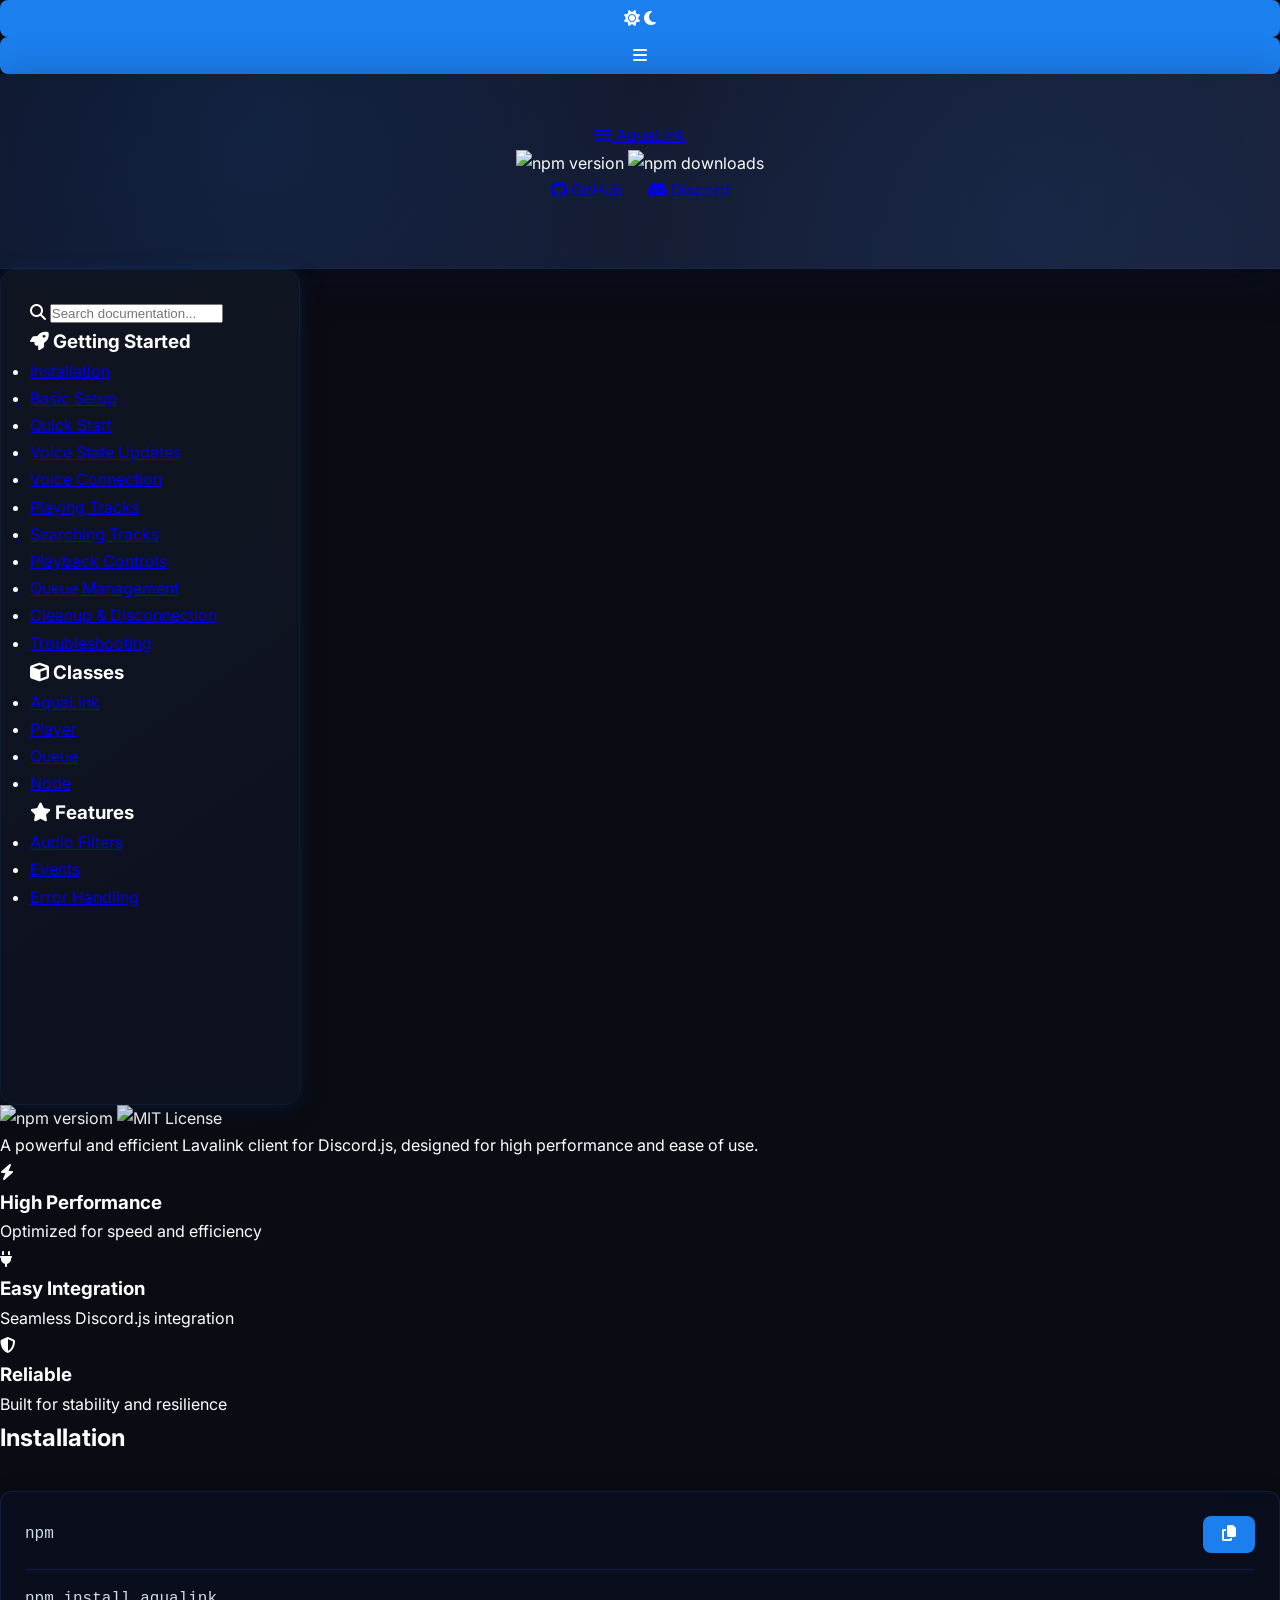
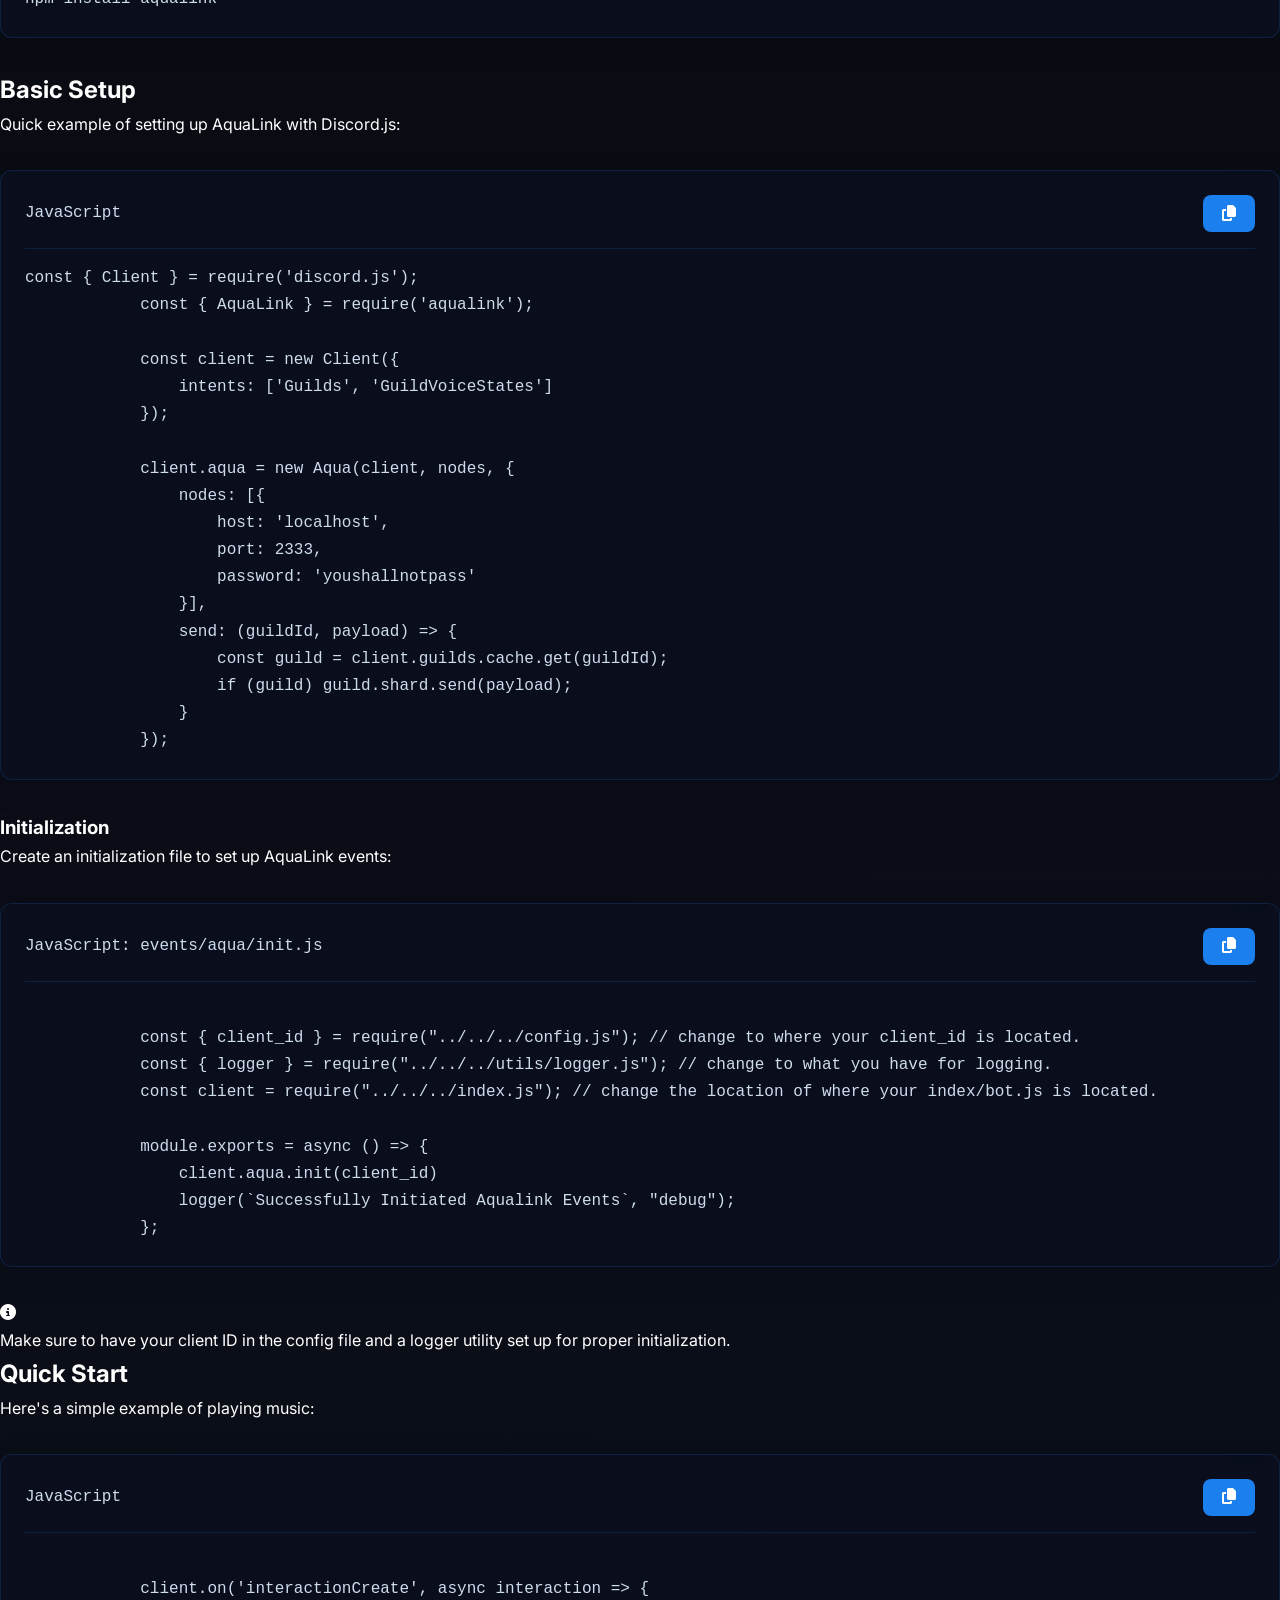
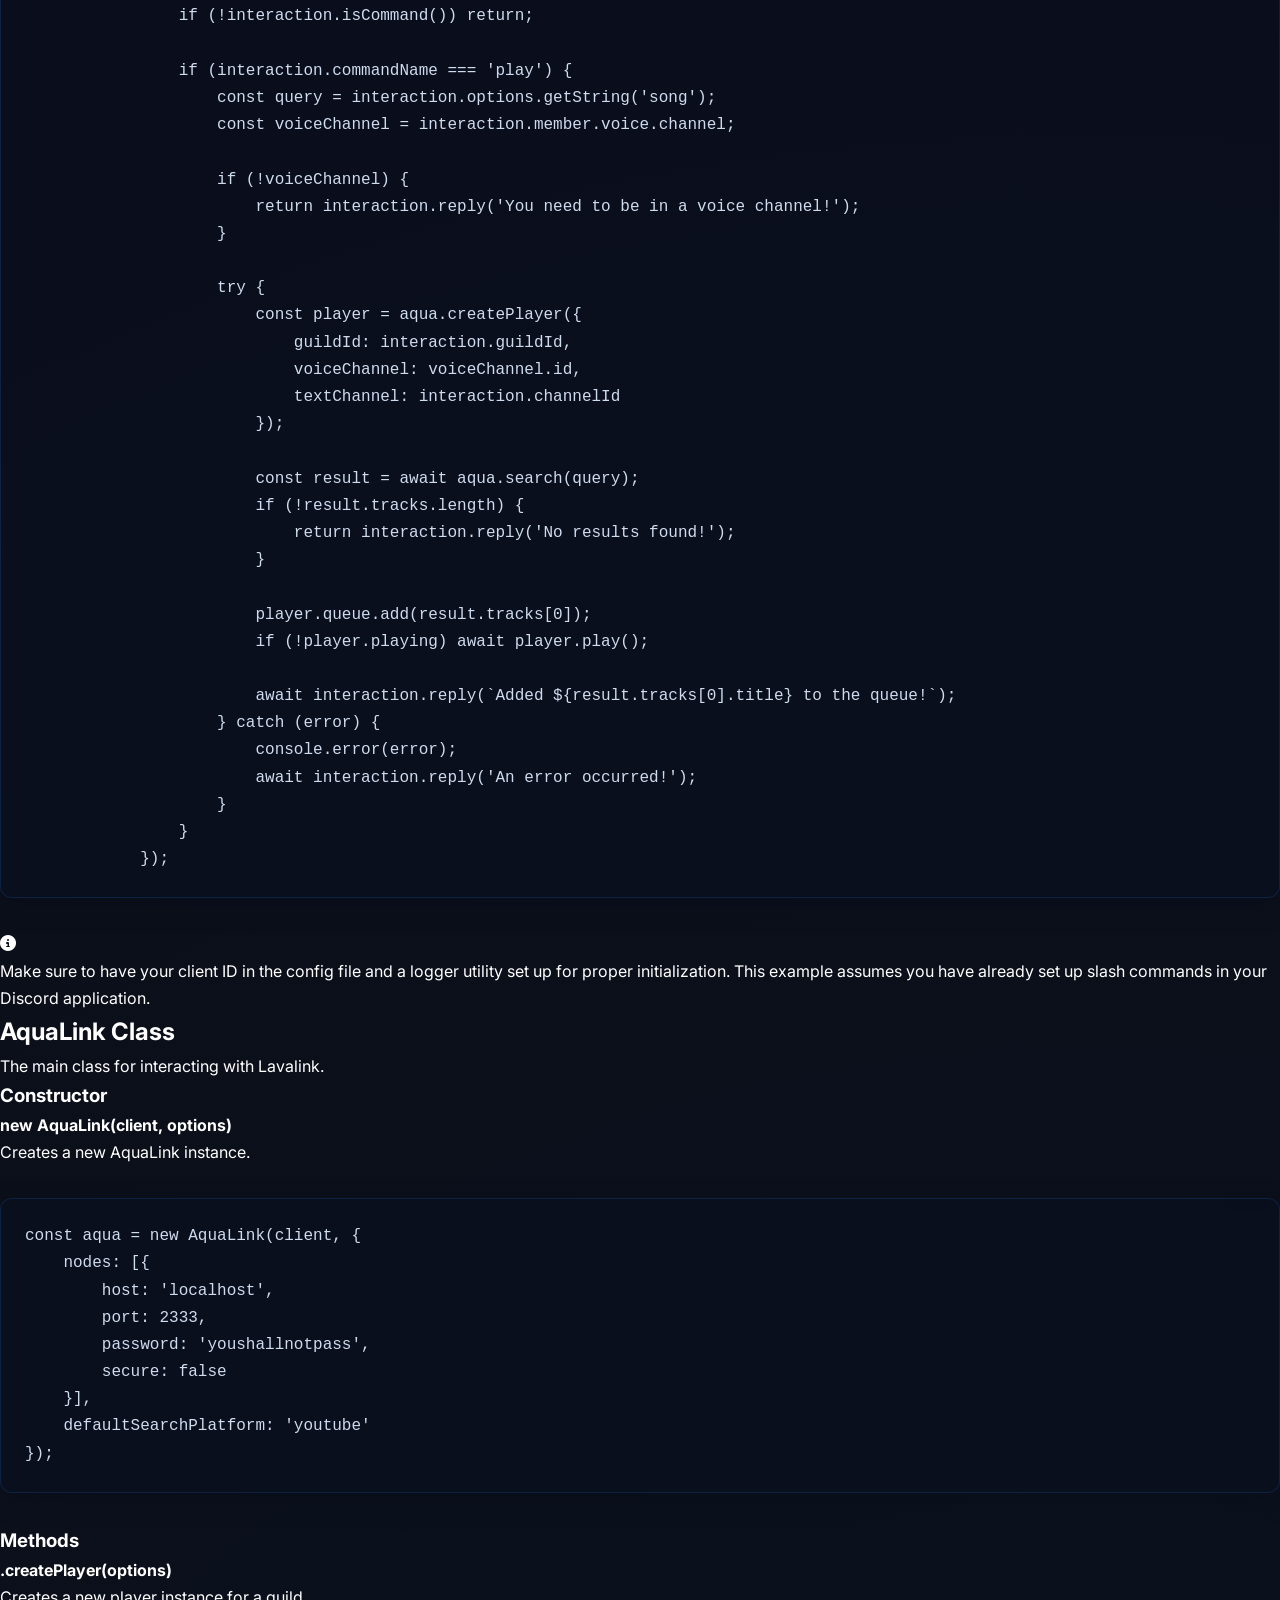
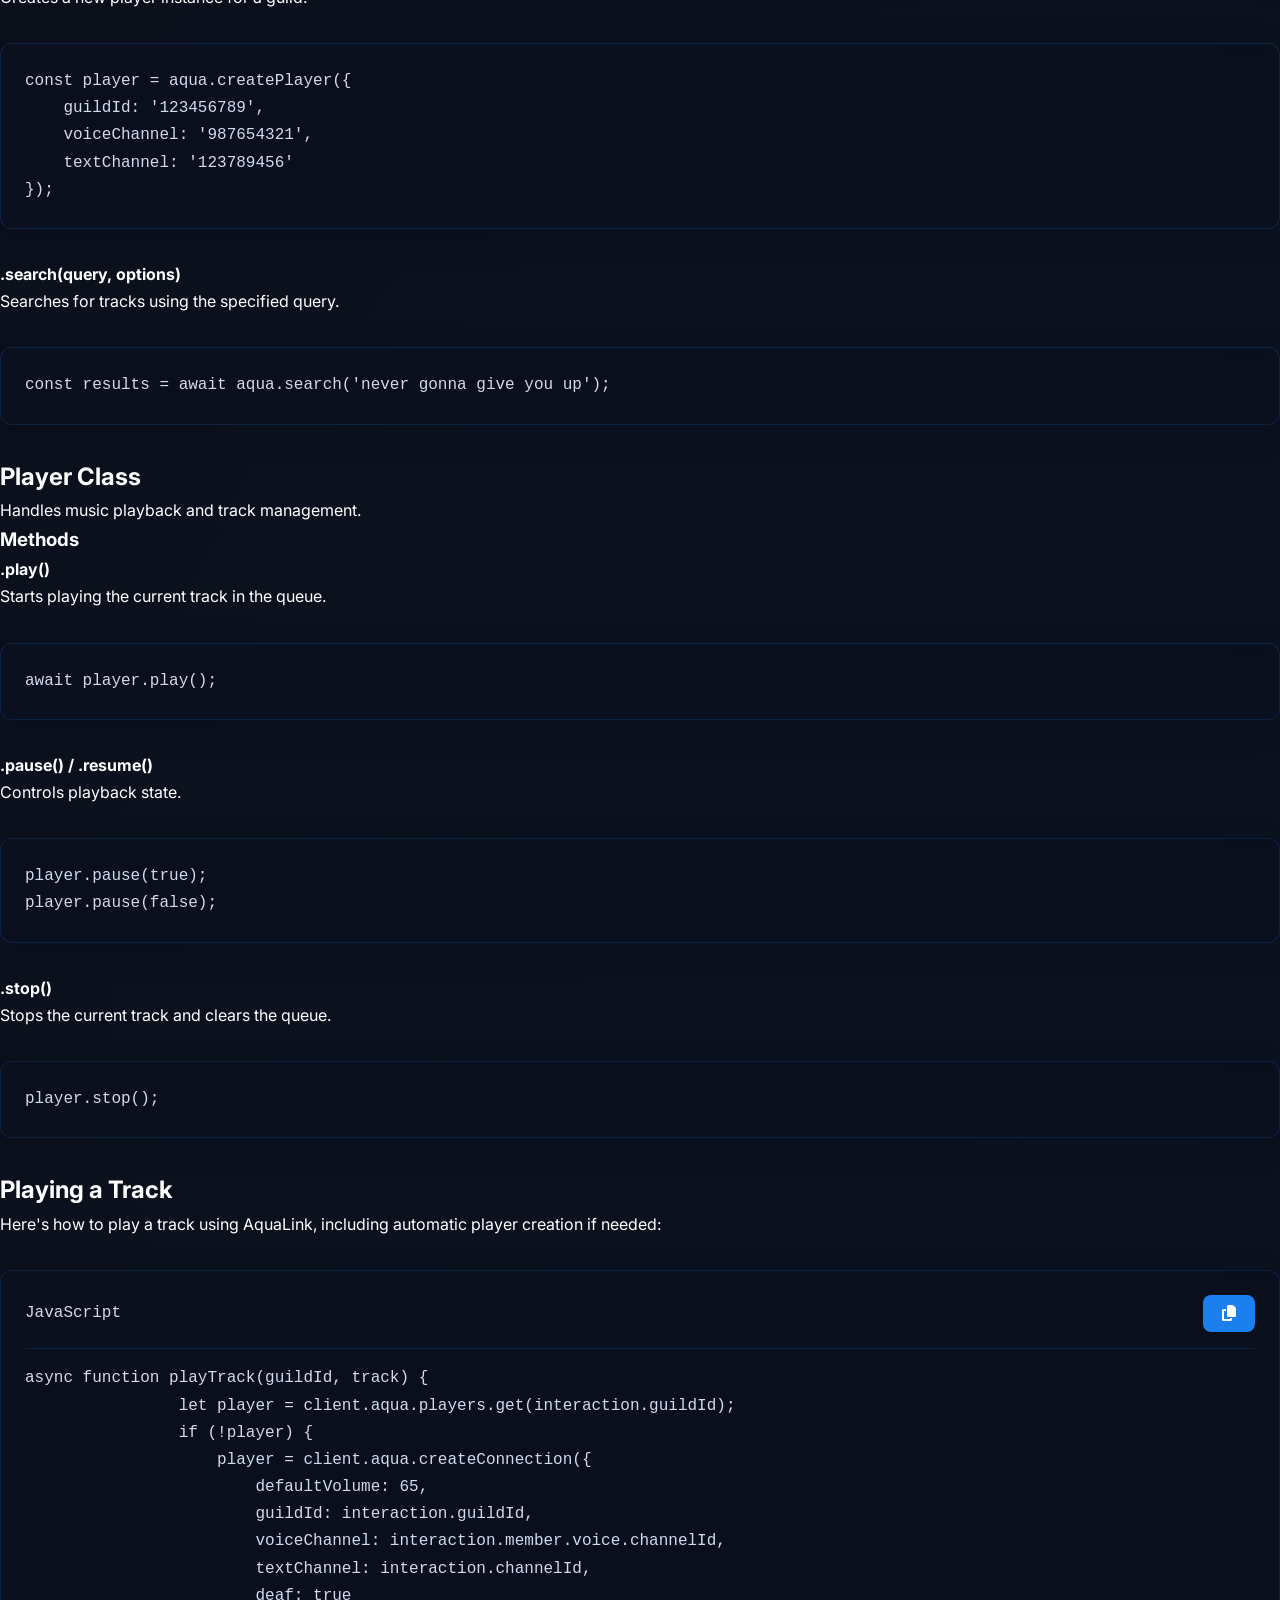
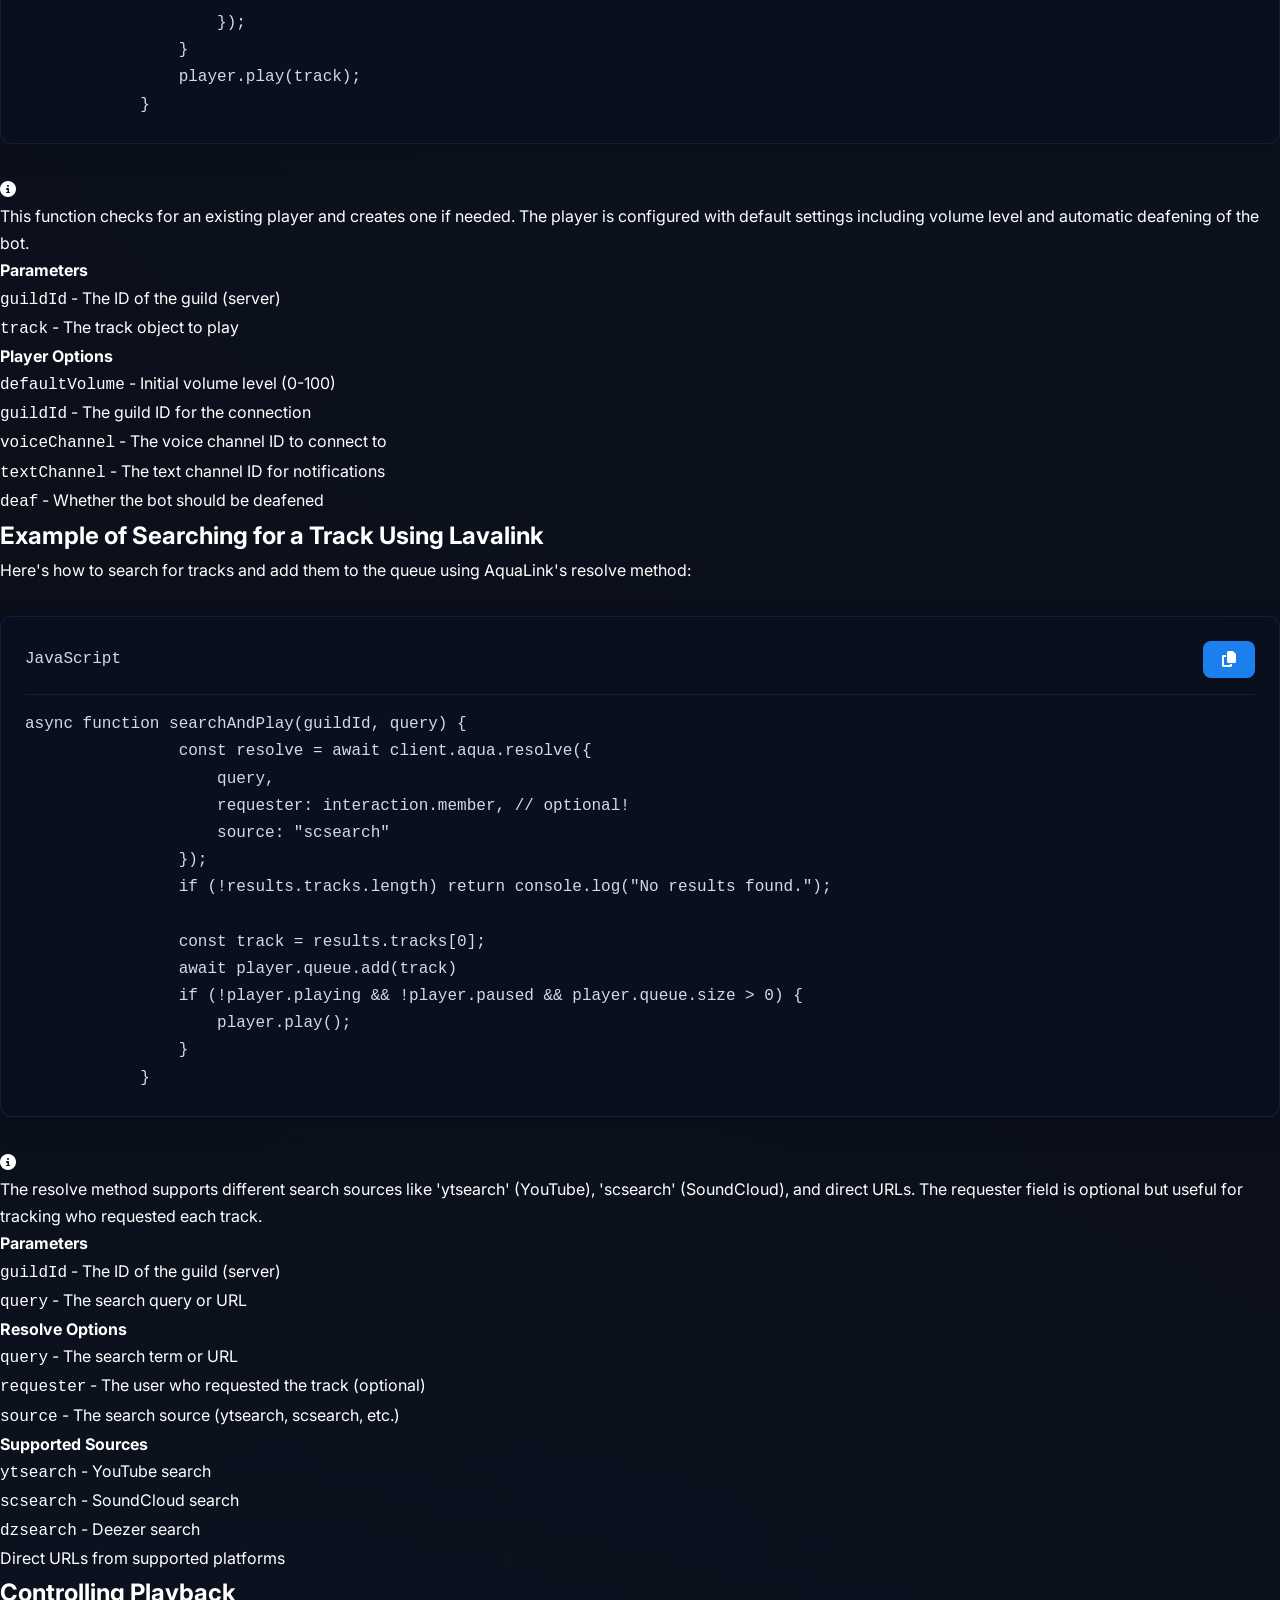
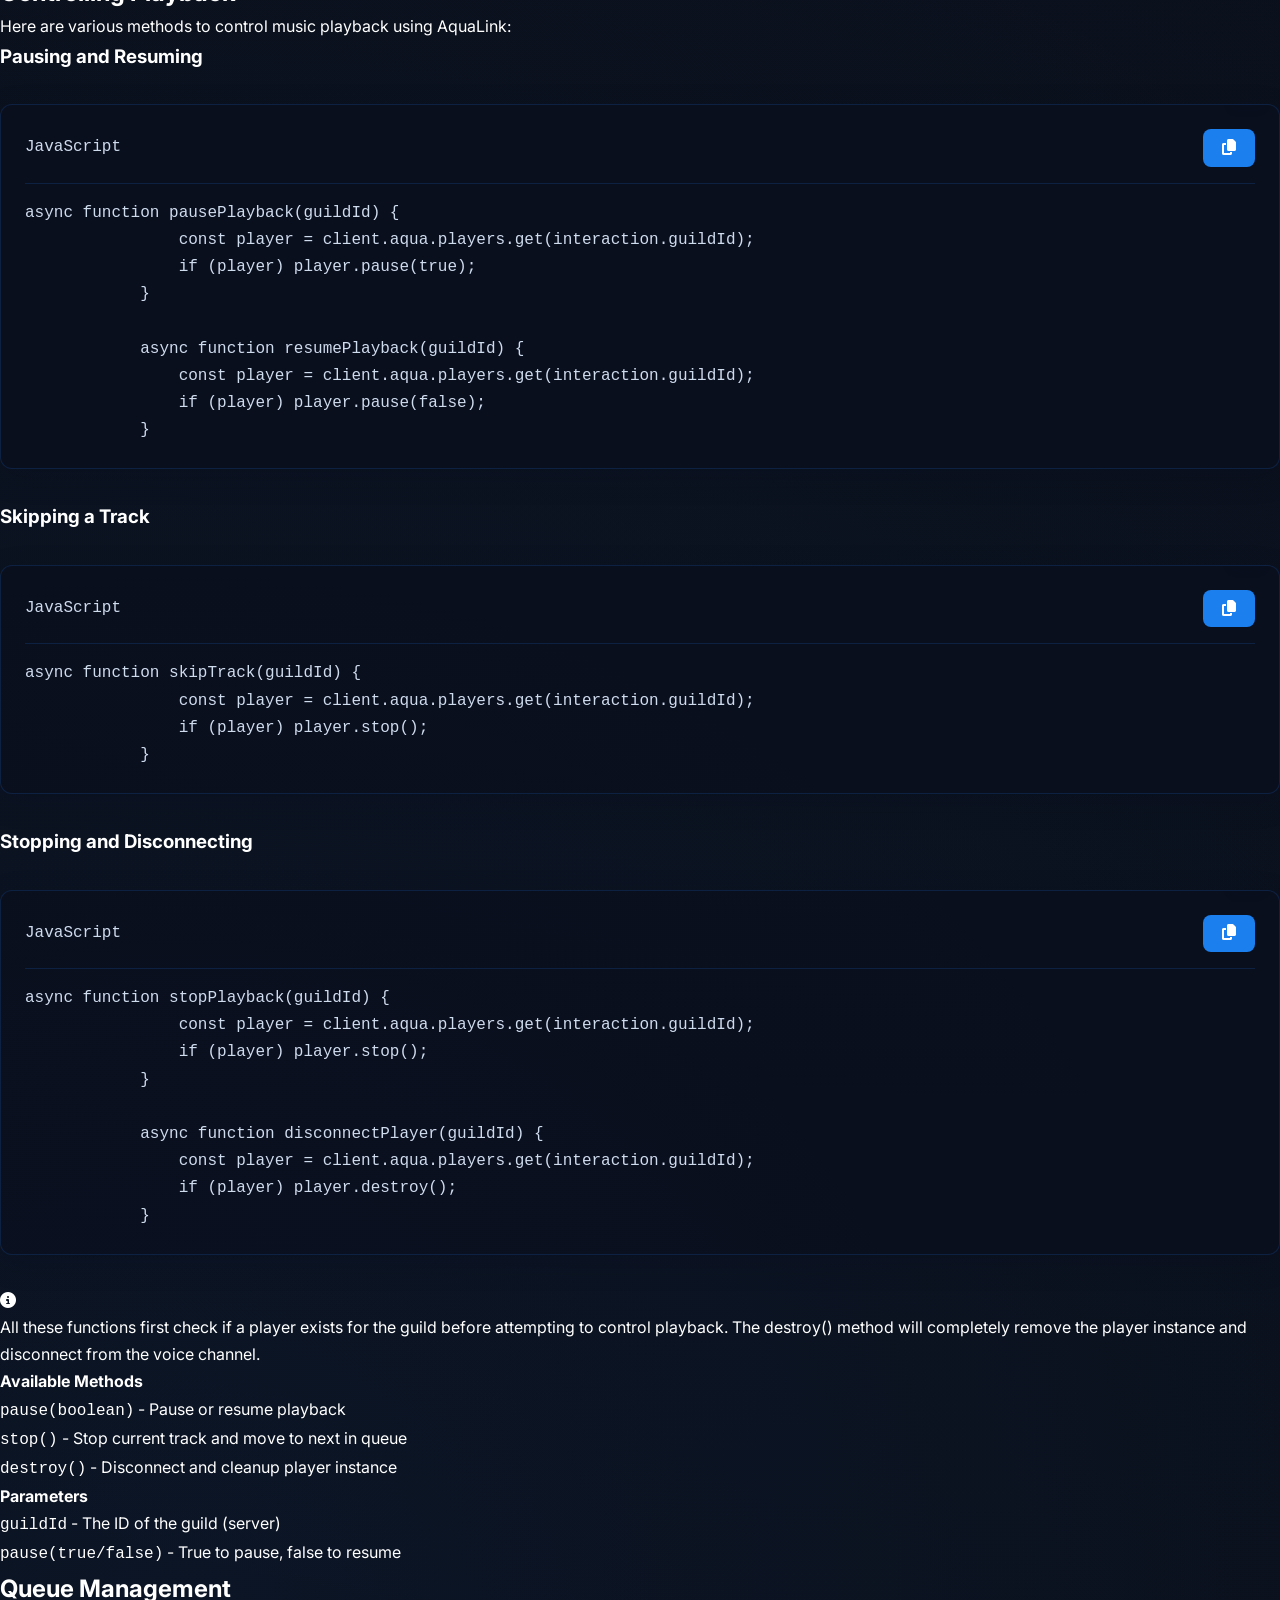
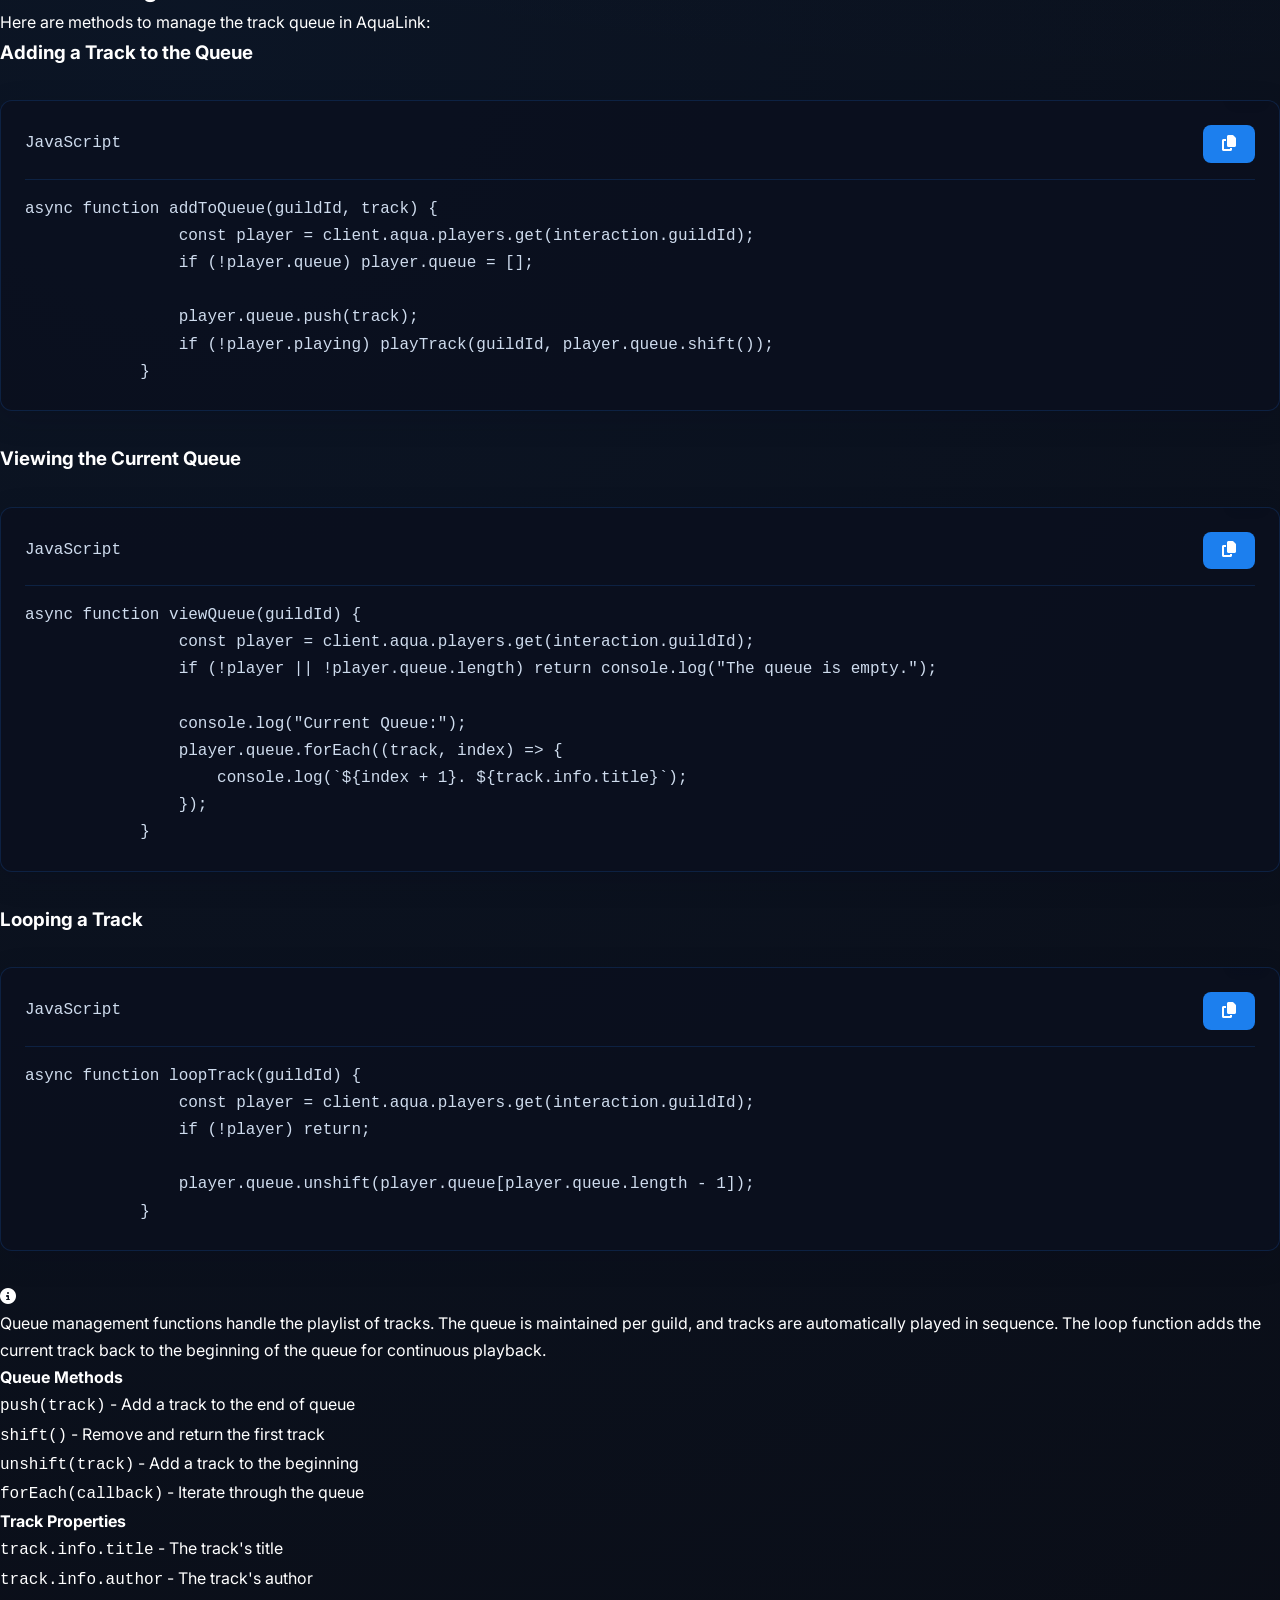
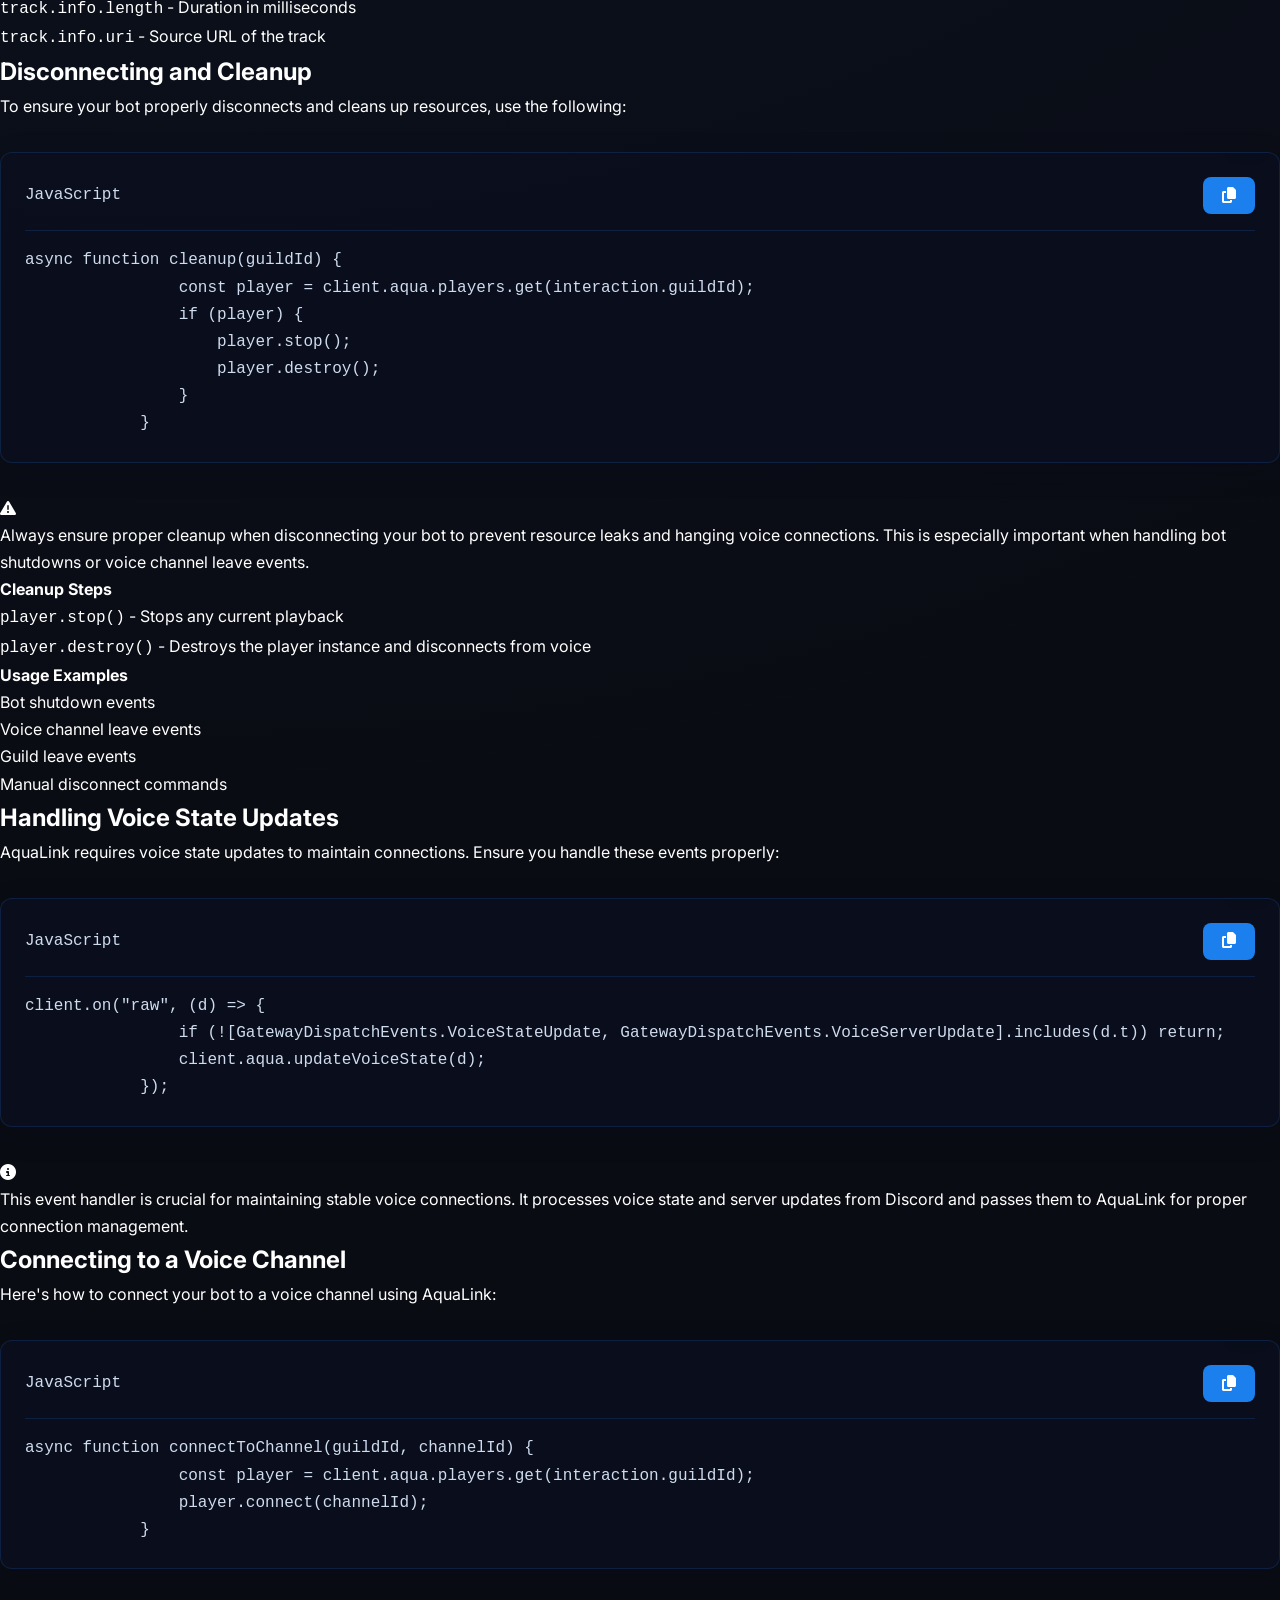
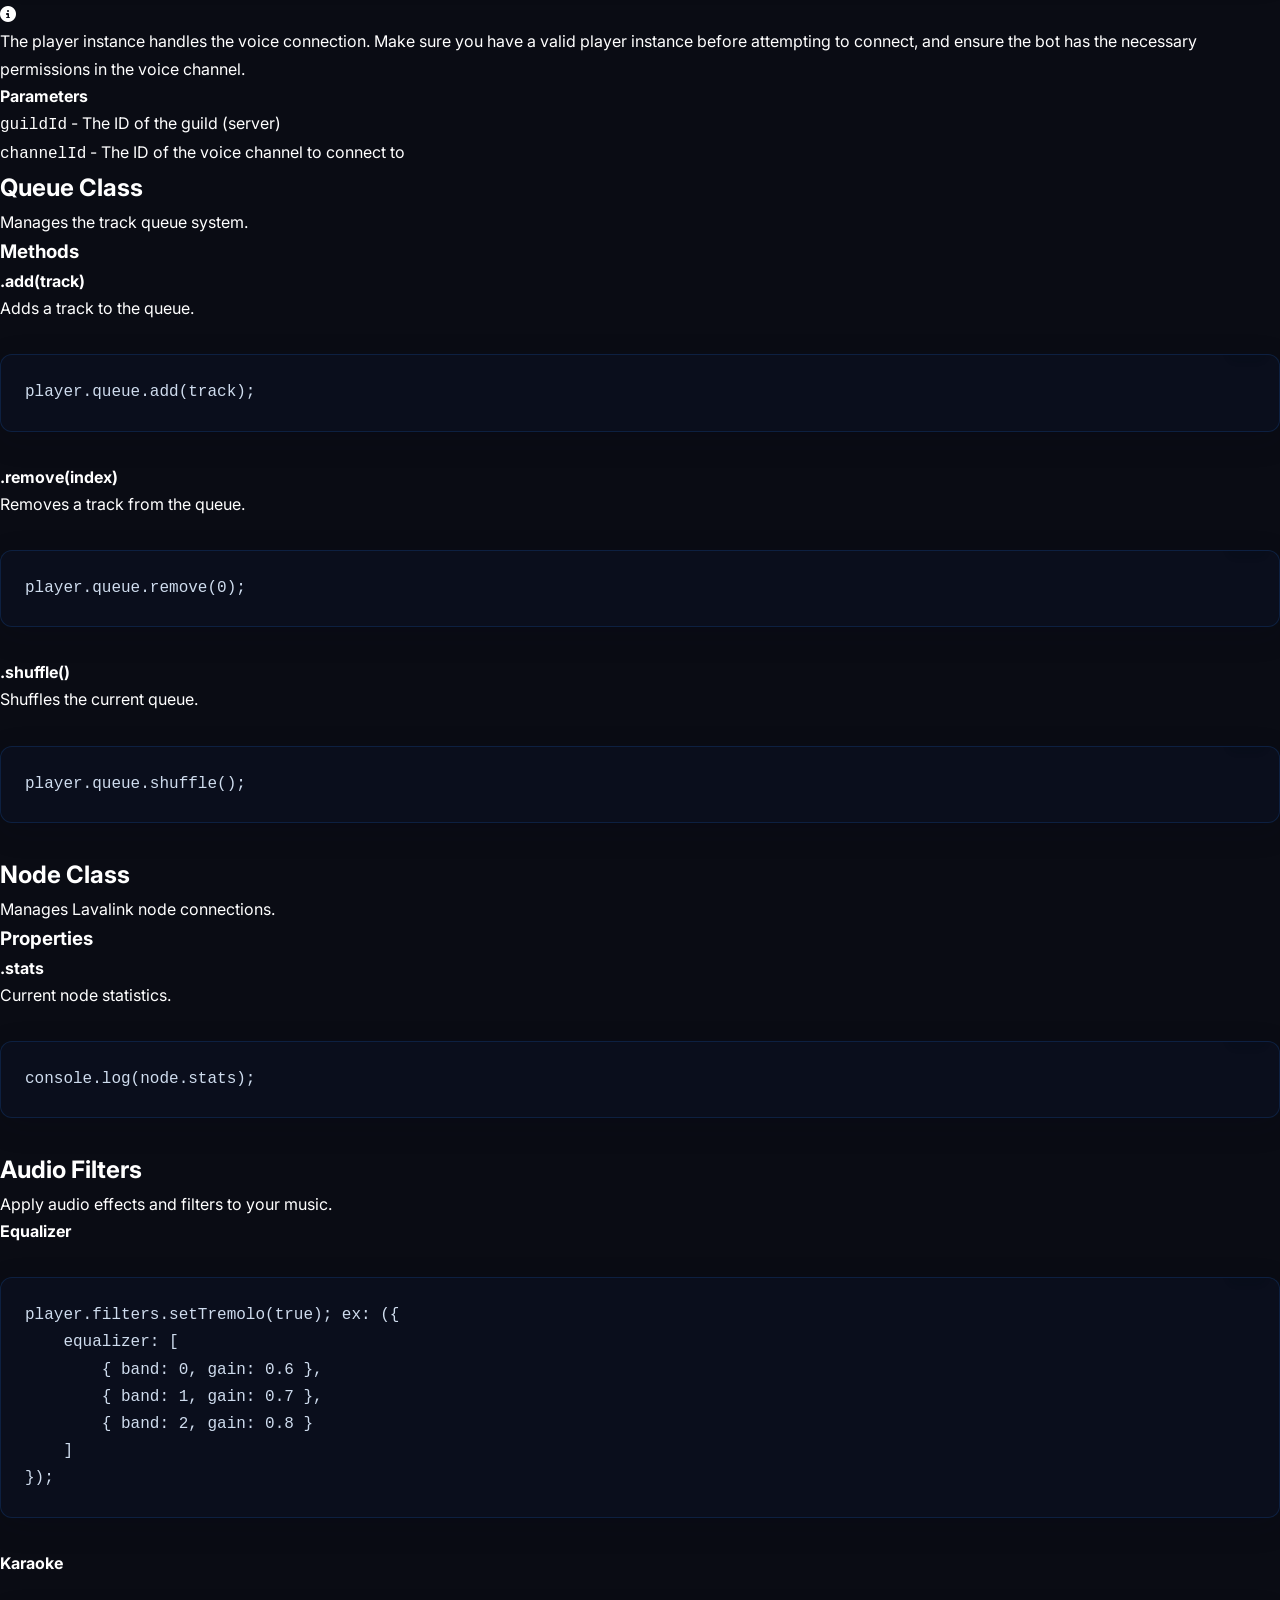
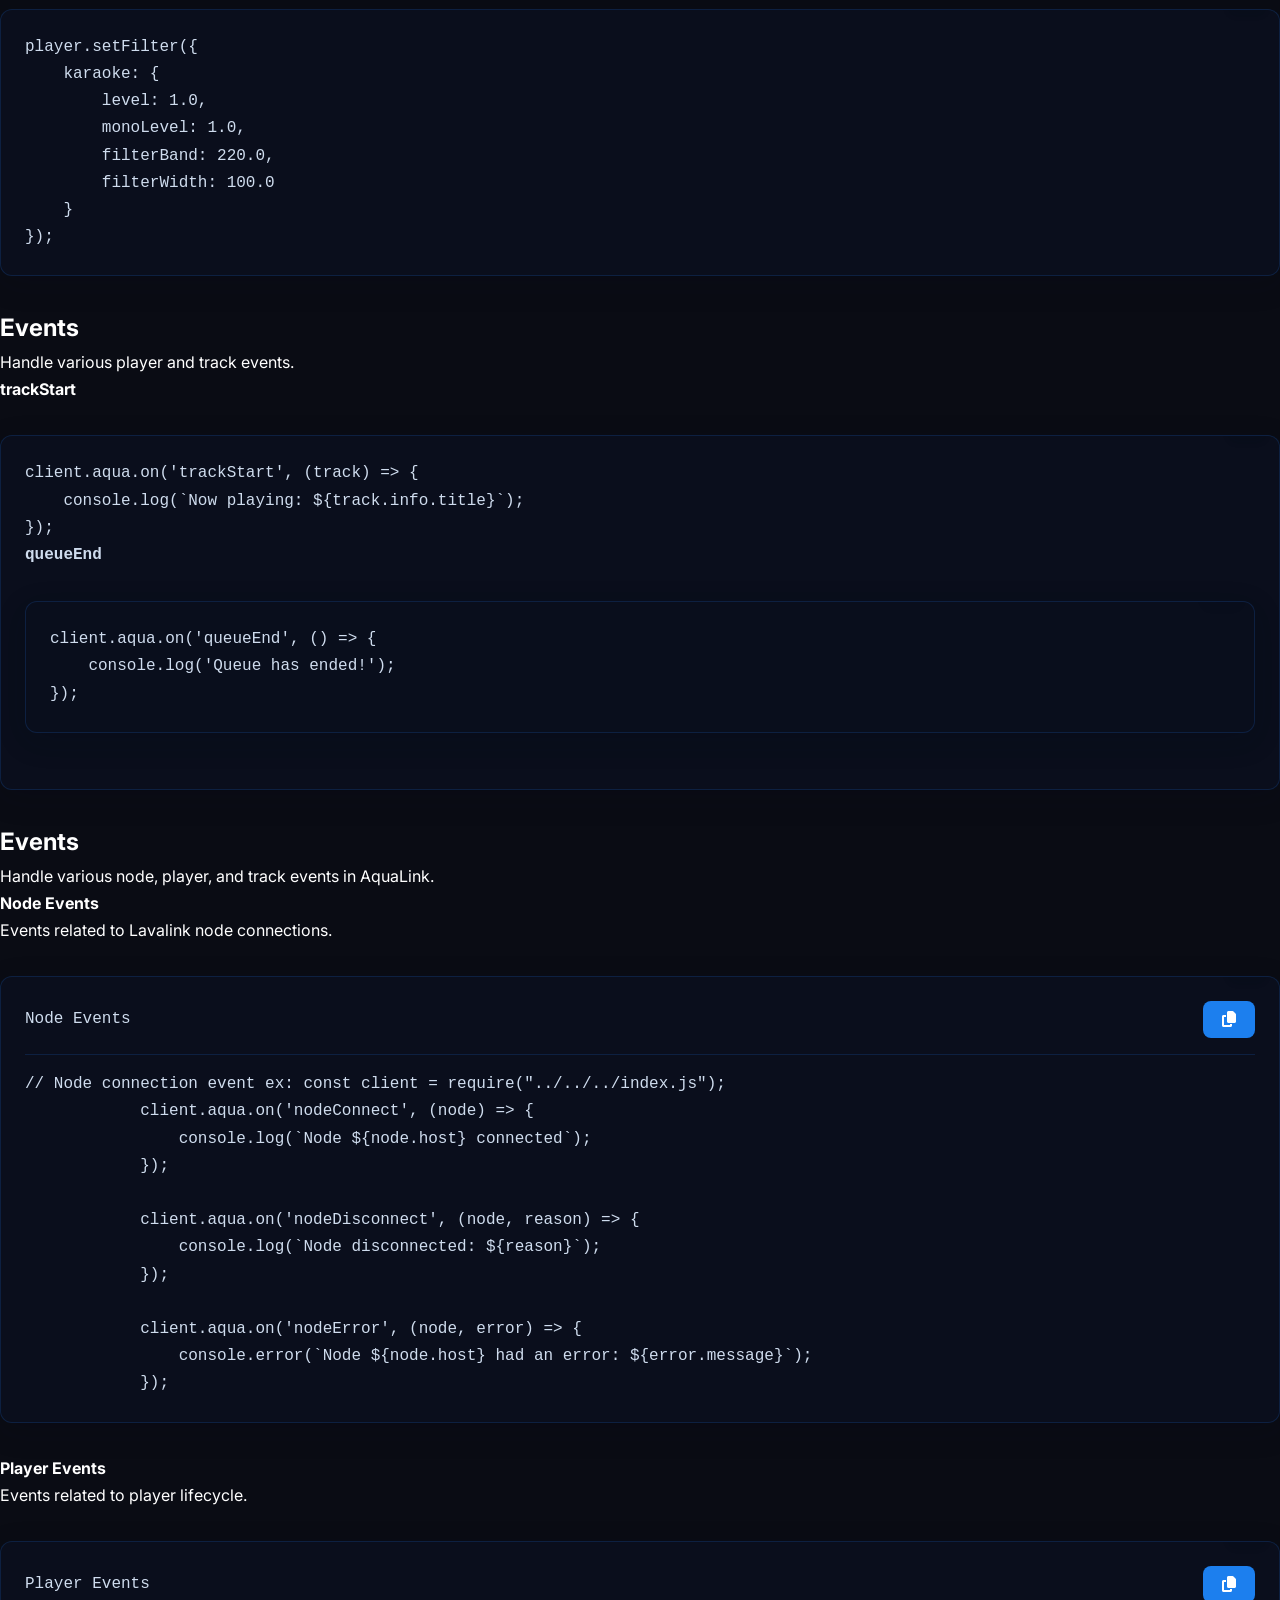
==== commit c6b1f335: "Update index.html thanks to https://github.com/pomicee" ====
--- a/index.html
+++ b/index.html
@@ -1,1220 +1,1013 @@
 <!DOCTYPE html>
-<html lang="en">
+<html lang="en" data-theme="dark">
 <head>
     <meta charset="UTF-8">
+    <meta name="viewport" content="width=device-width, initial-scale=1.0">
+    <title>AquaLink | Discord Lavalink Client</title>
+    <meta name="description" content="A powerful Lavalink client for Discord.js, designed for high performance and ease of use">
+    <meta name="keywords" content="lavalink, discord.js, music bot, audio streaming">
+    <meta name="author" content="ToddyTheNoobDud">
+    <link href="https://fonts.googleapis.com/css2?family=Source+Code+Pro:wght@400;600&family=Inter:wght@400;500;600;700&display=swap" rel="stylesheet">
+    <link rel="stylesheet" href="https://cdnjs.cloudflare.com/ajax/libs/font-awesome/6.4.0/css/all.min.css">
     <link rel="stylesheet" href="style.css">
-    <meta name="viewport" content="width=device-width, initial-scale=1.0">
-    <title>Aqualink Documentation</title>
-    <link href="https://fonts.googleapis.com/css2?family=Poppins:wght@300;400;500;600;700;800&family=Fira+Code:wght@400;500&display=swap" rel="stylesheet">
-    <link rel="stylesheet" href="https://cdnjs.cloudflare.com/ajax/libs/font-awesome/6.4.0/css/all.min.css">
+    <link rel="icon" type="image/png" href="assets/favicon.png">
 </head>
 <body>
-    <div class="bg-dots" id="bg-dots"></div>
-
-    <header>
-        <div class="logo">
-            <i class="fas fa-music"></i>
+    <button class="theme-toggle" id="theme-toggle" aria-label="Toggle theme">
+        <i class="fas fa-sun light-icon"></i>
+        <i class="fas fa-moon dark-icon"></i>
+    </button>
+    <button id="sidebar-toggle" class="sidebar-toggle" aria-label="Toggle sidebar">
+        <i class="fas fa-bars"></i>
+    </button>
+    <header class="navbar">
+        <div class="navbar-content">
+            <div class="navbar-left">
+                <a href="#" class="navbar-brand">
+                    <i class="fas fa-water"></i>
+                    <span>AquaLink</span>
+                </a>
+                <div class="badges">
+                    <img src="https://img.shields.io/npm/v/aqualink.svg?color=2962FF&style=flat" alt="npm version">
+                    <img src="https://img.shields.io/badge/downloads-loading-2962FF?style=flat" alt="npm downloads" class="downloads-badge">
+                </div>
+            </div>
+            <div class="social-links">
+                <a href="https://github.com/ToddyTheNoobDud/AquaLink" class="social-button github" target="_blank" rel="noopener">
+                    <i class="fab fa-github"></i>
+                    <span>GitHub</span>
+                </a>
+                <a href="https://discord.gg/BNrPCvgrCf" class="social-button discord" target="_blank" rel="noopener">
+                    <i class="fab fa-discord"></i>
+                    <span>Discord</span>
+                </a>
+            </div>
         </div>
-        <h1>Aqualink Documentation</h1>
-        <p class="subheading">An lavalink client made for pure performance</p>
-        
-        <nav>
-            <ul>
-                <li><a href="#introduction"><i class="fas fa-book"></i> Documentation</a></li>
-                <li><a href="#player-api"><i class="fas fa-code"></i> API Reference</a></li>
-                <li><a href="#installation"><i class="fas fa-download"></i> Installation</a></li>
-                <li><a href="https://github.com/ToddyTheNoobDud/AquaLink" target="_blank"><i class="fab fa-github"></i> GitHub</a></li>
-            </ul>
-        </nav>
     </header>
-
-    <div class="documentation-container">
+    <div class="container">
         <aside class="sidebar">
-            <h3 class="sidebar-title">Documentation</h3>
-            <ul class="docs-nav">
-                <li class="docs-nav-category">
-                    <div class="docs-nav-category-title">
-                        <i class="fas fa-home"></i> Getting Started
-                    </div>
-                    <ul class="docs-nav-items">
-                        <li class="docs-nav-item"><a href="#introduction" class="docs-nav-link">Introduction</a></li>
-                        <li class="docs-nav-item"><a href="#installation" class="docs-nav-link">Installation</a></li>
-                        <li class="docs-nav-item"><a href="#configuration" class="docs-nav-link">Configuration</a></li>
-                        <li class="docs-nav-item"><a href="#basic-usage" class="docs-nav-link">Basic Usage</a></li>
+            <div class="search-container">
+                <div class="search-box">
+                    <i class="fas fa-search search-icon"></i>
+                    <input type="text" placeholder="Search documentation..." id="search-input">
+                </div>  
+            </div>
+
+            <div class="nav-section">
+                <h3>
+                    <i class="fas fa-rocket"></i>
+                    Getting Started
+                </h3>
+                <ul>
+                    <li><a href="#installation">Installation</a></li>
+                    <li><a href="#basic-setup">Basic Setup</a></li>
+                    <li><a href="#quick-start">Quick Start</a></li>
+                    <li><a href="#voice-state">Voice State Updates</a></li>
+                    <li><a href="#voice-connect">Voice Connection</a></li>
+                    <li><a href="#playing-track">Playing Tracks</a></li>
+                    <li><a href="#search-track">Searching Tracks</a></li>
+                    <li><a href="#playback-control">Playback Controls</a></li>
+                    <li><a href="#queue-management">Queue Management</a></li>
+                    <li><a href="#cleanup">Cleanup & Disconnection</a></li>
+                    <li><a href="#troubleshooting">Troubleshooting</a></li>
+                </ul>
+            </div>
+                <div class="nav-section">
+                    <h3>
+                        <i class="fas fa-cube"></i>
+                        Classes
+                    </h3>
+                    <ul>
+                        <li><a href="#aqualink-class">AquaLink</a></li>
+                        <li><a href="#player-class">Player</a></li>
+                        <li><a href="#queue-class">Queue</a></li>
+                        <li><a href="#node-class">Node</a></li>
                     </ul>
-                </li>
-                <li class="docs-nav-category">
-                    <div class="docs-nav-category-title">
-                        <i class="fas fa-cogs"></i> Advanced Features
-                    </div>
-                    <ul class="docs-nav-items">
-                        <li class="docs-nav-item"><a href="#filters" class="docs-nav-link">Audio Filters</a></li>
-                        <li class="docs-nav-item"><a href="#queue-system" class="docs-nav-link">Queue System</a></li>
-                        <li class="docs-nav-item"><a href="#events" class="docs-nav-link">Events</a></li>
+                </div>
+                <div class="nav-section">
+                    <h3>
+                        <i class="fas fa-star"></i>
+                        Features
+                    </h3>
+                    <ul>
+                        <li><a href="#filters-section">Audio Filters</a></li>
+                        <li><a href="#events-section">Events</a></li>
+                        <li><a href="#error-handling-section">Error Handling</a></li>
                     </ul>
-                </li>
-                <li class="docs-nav-category">
-                    <div class="docs-nav-category-title">
-                        <i class="fas fa-book"></i> API Reference
-                    </div>
-                    <ul class="docs-nav-items">
-                        <li class="docs-nav-item"><a href="#player-api" class="docs-nav-link">Player API</a></li>
-                        <li class="docs-nav-item"><a href="#node-api" class="docs-nav-link">Node API</a></li>
-                        <li class="docs-nav-item"><a href="#track-api" class="docs-nav-link">Track API</a></li>
-                        <li class="docs-nav-item"><a href="#rest-api" class="docs-nav-link">REST API</a></li>
-                        <li class="docs-nav-item"><a href="#aqua-api" class="docs-nav-link">Aqua API</a></li>
-                        
-                    </ul>
-                </li>
-                <li class="docs-nav-category">
-                    <div class="docs-nav-category-title">
-                        <i class="fas fa-question-circle"></i> Troubleshooting
-                    </div>
-                    <ul class="docs-nav-items">
-                        <li class="docs-nav-item"><a href="#faq" class="docs-nav-link">FAQ</a></li>
-                    </ul>
-                </li>
-            </ul>
+                </div>
+            </nav>
         </aside>
-
         <main class="content">
-            <section id="introduction" class="doc-section">
-                <h2 class="doc-section-title"><i class="fas fa-home"></i> Overview</h2>
-                <p class="doc-section-description">
-                    AquaLink is a lightweight and efficient Lavalink wrapper designed for performance and stability. It allows developers to integrate Lavalink into their Discord bots with minimal dependencies. AquaLink handles voice connections, track playback, and queue management with ease.
+            <section class="hero-section">
+                <div class="badges">
+                    <img src="https://img.shields.io/npm/v/aqualink.svg?color=2962FF&style=flat" alt="npm versiom">
+                    <img src="https://img.shields.io/badge/license-MIT-2962FF?style=flat" alt="MIT License" class="license-badge">
+                </div>
+
+                <p class="package-description">
+                    A powerful and efficient Lavalink client for Discord.js, designed for high performance and ease of use.
                 </p>
-            </section>
-
-            <section id="features" class="doc-section">
-                <h2 class="doc-section-title"><i class="fas fa-rocket"></i> Features</h2>
-                <ul class="feature-list">
-                    <li><i class="fas fa-check"></i> Minimal Dependencies</li>
-                    <li><i class="fas fa-check"></i> Built-in Queue Management</li>
-                    <li><i class="fas fa-check"></i> Auto-Reconnect for Lavalink Nodes</li>
-                    <li><i class="fas fa-check"></i> High-Quality Audio Streaming</li>
-                    <li><i class="fas fa-check"></i> Supports Multiple Lavalink Nodes</li>
-                    <li><i class="fas fa-check"></i> Easy-to-Use API</li>
-                </ul>
-            </section>
-
-            <section id="installation" class="doc-section">
-                <h2 class="doc-section-title"><i class="fas fa-download"></i> Installation</h2>
-                <p class="doc-section-description">
-                    To install Aqualink, ensure you have Node.js 16.9.0 or higher and npm installed, then run:
-                </p>
-                <div class="code-block" data-language="bash">
-                    <div class="code-header">
-                        <span class="code-title">Terminal</span>
-                        <button class="copy-button"><i class="fas fa-copy"></i> Copy</button>
-                    </div>
-                    <pre class="code-content"><code>npm install aqualink</code></pre>
-                </div>
-                <p class="doc-section-description">
-                    You'll also need a Lavalink server running. For instructions on setting up Lavalink, visit the <a href="https://github.com/lavalink-devs/Lavalink" target="_blank" rel="noopener noreferrer" style="z-index: 1; position: relative;">Lavalink GitHub repository</a>.
-                </p>
-            </section>
-
-            <section id="configuration" class="doc-section">
-                <h2 class="doc-section-title"><i class="fas fa-cog"></i> Configuration</h2>
-                <p class="doc-section-description">
-                    Configure your Aqualink instance with the following options:
-                </p>
-                <div class="code-block" data-language="javascript">
-                    <div class="code-header">
-                        <span class="code-title">JavaScript</span>
-                        <button class="copy-button"><i class="fas fa-copy"></i> Copy</button>
-                    </div>
-                    <pre class="code-content"><code>const { Client, GatewayIntentBits } = require('discord.js');
-const { Aqua } = require('aqualink');
-
-const client = new Client({
-  intents: [
-    GatewayIntentBits.Guilds,
-    GatewayIntentBits.GuildVoiceStates
-  ]
-});
-
-// Create Aqua instance with configuration
-const aqua = new Aqua(client, [
-  {
-    name: "main-node",     // Optional but recommended for identification
-    host: "localhost",     // Lavalink server address
-    port: 2333,            // Lavalink server port
-    password: "youshallnotpass", // Lavalink server password
-    secure: false          // Whether to use WSS (secure websocket)
-  }
-], {
-  // Optional configuration
-  defaultSearchPlatform: 'ytsearch', // Default platform for searches
-  shouldDeleteMessage: false,     // Whether to delete messages after processing
-  leaveOnEnd: true,               // Leave voice channel when playback ends
-  autoResume: false,              // Automatically resume disconnected sessions
-  infiniteReconnects: false       // Whether to infinitely attempt reconnections
-});</code></pre>
-                </div>
-            </section>
-
-            <section id="basic-usage" class="doc-section">
-                <h2 class="doc-section-title"><i class="fas fa-play"></i> Basic Usage</h2>
-                <p class="doc-section-description">
-                    Here's how to initialize Aqualink and start playing music:
-                </p>
-                <div class="code-block" data-language="javascript">
-                    <div class="code-header">
-                        <span class="code-title">JavaScript</span>
-                        <button class="copy-button"><i class="fas fa-copy"></i> Copy</button>
-                    </div>
-                    <pre class="code-content"><code>// Initialize Aqualink when your Discord client is ready
-client.once('ready', () => {
-  // Pass your client ID to initialize
-  aqua.init(client.user.id);
-  console.log('Aqualink initialized!');
-});
-
-// Handle voice state updates from Discord
-client.on('raw', (packet) => {
-  if (packet.t === 'VOICE_SERVER_UPDATE' || packet.t === 'VOICE_STATE_UPDATE') {
-    aqua.updateVoiceState(packet);
-  }
-});
-
-// Example slash command to play music
-async function playCommand(interaction) {
-  const query = interaction.options.getString('song');
-  const voiceChannel = interaction.member.voice.channel;
-  
-  if (!voiceChannel) {
-    return interaction.reply('You need to be in a voice channel!');
-  }
-  
-  // Get or create a player for this guild
-  let player;
-  try {
-    player = aqua.get(interaction.guildId);
-  } catch {
-    player = aqua.createConnection({
-      guildId: interaction.guildId,
-      voiceChannel: voiceChannel.id,
-      textChannel: interaction.channelId
-    });
-  }
-  
-  // Search for the track
-  const result = await aqua.resolve({
-    query,
-    requester: interaction.user
-  });
-  
-  if (result.loadType === 'error' || !result.tracks.length) {
-    return interaction.reply('No results found!');
-  }
-  
-  // Add track to queue and play if not already playing
-  player.queue.add(result.tracks[0]);
-  
-  if (!player.playing) {
-    player.play();
-  }
-  
-  return interaction.reply(`Added to queue: ${result.tracks[0].title}`);
-}</code></pre>
-                </div>
-            </section>
-
-            <section id="queue-system" class="doc-section">
-                <h2 class="doc-section-title"><i class="fas fa-list"></i> Queue System</h2>
-                <p class="doc-section-description">
-                    Aqualink comes with a powerful queue management system:
-                </p>
-                <div class="code-block" data-language="javascript">
-                    <div class="code-header">
-                        <span class="code-title">JavaScript</span>
-                        <button class="copy-button"><i class="fas fa-copy"></i> Copy</button>
-                    </div>
-                    <pre class="code-content"><code>// Get the player for a guild
-const player = aqua.get(guildId);
-
-// Access the queue
-const queue = player.queue;
-
-// Add a track to the queue
-queue.add(track);
-
-// Add multiple tracks
-queue.add(tracks);
-
-// Get current track
-const currentTrack = queue.current;
-
-// See upcoming tracks
-const upcomingTracks = queue.tracks;
-
-// Skip to the next track
-player.skip();
-
-// Shuffle the queue
-player.shuffle();
-
-// Set loop mode (none, track, queue)
-player.setLoop('queue');
-
-// Clear the queue but keep the current track
-queue.clear();
-
-// Remove a specific track by index
-queue.remove(2); // Removes the third track in the queue</code></pre>
-                </div>
-            </section>
-
-            <section id="events" class="doc-section">
-                <h2 class="doc-section-title"><i class="fas fa-bell"></i> Events</h2>
-                <p class="doc-section-description">
-                    Listen for events to create responsive music bots:
-                </p>
-
-                <h3 class="api-subtitle">Track-Related Events</h3>
-
-                <h4 class="method-name">trackStart</h4>
-                <p class="method-description">Emitted when a track begins playback.</p>
-                <div class="code-block" data-language="javascript">
-                    <div class="code-header">
-                        <span class="code-title">JavaScript</span>
-                        <button class="copy-button"><i class="fas fa-copy"></i> Copy</button>
-                    </div>
-                    <pre class="code-content"><code>aqua.on('trackStart', (player, track, payload) => {
-  console.log(`Now playing: ${track.title}`);
-});</code></pre>
-                </div>
-
-                <h4 class="method-name">trackChange</h4>
-                <p class="method-description">Emitted when the player switches to a different track.</p>
-                <div class="code-block" data-language="javascript">
-                    <div class="code-header">
-                        <span class="code-title">JavaScript</span>
-                        <button class="copy-button"><i class="fas fa-copy"></i> Copy</button>
-                    </div>
-                    <pre class="code-content"><code>aqua.on('trackChange', (player, newTrack, previousTrack) => {
-  console.log(`Changed from ${previousTrack.title} to ${newTrack.title}`);
-});</code></pre>
-                </div>
-
-                <h4 class="method-name">trackEnd</h4>
-                <p class="method-description">Emitted when a track finishes playing.</p>
-                <div class="code-block" data-language="javascript">
-                    <div class="code-header">
-                        <span class="code-title">JavaScript</span>
-                        <button class="copy-button"><i class="fas fa-copy"></i> Copy</button>
-                    </div>
-                    <pre class="code-content"><code>aqua.on('trackEnd', (player, track, payload) => {
-  console.log(`Finished playing: ${track.title}`);
-});</code></pre>
-                </div>
-
-                <h4 class="method-name">trackError</h4>
-                <p class="method-description">Emitted when a track encounters a playback error.</p>
-                <div class="code-block" data-language="javascript">
-                    <div class="code-header">
-                        <span class="code-title">JavaScript</span>
-                        <button class="copy-button"><i class="fas fa-copy"></i> Copy</button>
-                    </div>
-                    <pre class="code-content"><code>aqua.on('trackError', (player, track, error) => {
-  console.error(`Error playing ${track.title}: ${error}`);
-});</code></pre>
-                </div>
-
-                <h4 class="method-name">trackStuck</h4>
-                <p class="method-description">Emitted when a track becomes unresponsive during playback.</p>
-                <div class="code-block" data-language="javascript">
-                    <div class="code-header">
-                        <span class="code-title">JavaScript</span>
-                        <button class="copy-button"><i class="fas fa-copy"></i> Copy</button>
-                    </div>
-                    <pre class="code-content"><code>aqua.on('trackStuck', (player, track) => {
-  console.warn(`Track ${track.title} is stuck, attempting recovery...`);
-});</code></pre>
-                </div>
-
-                <h3 class="api-subtitle">Connection Events</h3>
-
-                <h4 class="method-name">socketClosed</h4>
-                <p class="method-description">Emitted when the WebSocket connection to Discord voice closes.</p>
-                <div class="code-block" data-language="javascript">
-                    <div class="code-header">
-                        <span class="code-title">JavaScript</span>
-                        <button class="copy-button"><i class="fas fa-copy"></i> Copy</button>
-                    </div>
-                    <pre class="code-content"><code>aqua.on('socketClosed', (player, reason) => {
-  console.log(`Voice connection closed: ${reason}`);
-});</code></pre>
-                </div>
-
-                <h3 class="api-subtitle">Player Events</h3>
-
-                <h4 class="method-name">playerLeave</h4>
-                <p class="method-description">Emitted when a player leaves a voice channel.</p>
-                <div class="code-block" data-language="javascript">
-                    <div class="code-header">
-                        <span class="code-title">JavaScript</span>
-                        <button class="copy-button"><i class="fas fa-copy"></i> Copy</button>
-                    </div>
-                    <pre class="code-content"><code>aqua.on('playerLeave', (player, sessionId) => {
-  console.log(`Player left voice channel in guild ${player.guildId}`);
-});</code></pre>
-                </div>
-
-                <h4 class="method-name">playerDestroy</h4>
-                <p class="method-description">Emitted when a player instance is destroyed.</p>
-                <div class="code-block" data-language="javascript">
-                    <div class="code-header">
-                        <span class="code-title">JavaScript</span>
-                        <button class="copy-button"><i class="fas fa-copy"></i> Copy</button>
-                    </div>
-                    <pre class="code-content"><code>aqua.on('playerDestroy', (player, reason) => {
-  console.log(`Player in guild ${player.guildId} was destroyed: ${reason}`);
-});</code></pre>
-                </div>
-
-                <h4 class="method-name">playerMove</h4>
-                <p class="method-description">Emitted when a user moves the bot between voice channels.</p>
-                <div class="code-block" data-language="javascript">
-                    <div class="code-header">
-                        <span class="code-title">JavaScript</span>
-                        <button class="copy-button"><i class="fas fa-copy"></i> Copy</button>
-                    </div>
-                    <pre class="code-content"><code>aqua.on('playerMove', (player, previousPosition, newPosition) => {
-  console.log(`Moved from channel ${previousPosition} to ${newPosition}`);
-});</code></pre>
-                </div>
-
-                <h3 class="api-subtitle">Node Events</h3>
-
-                <h4 class="method-name">nodeError</h4>
-                <p class="method-description">Emitted when a Lavalink node encounters an error.</p>
-                <div class="code-block" data-language="javascript">
-                    <div class="code-header">
-                        <span class="code-title">JavaScript</span>
-                        <button class="copy-button"><i class="fas fa-copy"></i> Copy</button>
-                    </div>
-                    <pre class="code-content"><code>aqua.on('nodeError', (node, error) => {
-  console.error(`Node ${node.options.name || node.options.host} error: ${error}`);
-});</code></pre>
-                </div>
-
-                <h4 class="method-name">nodeConnect</h4>
-                <p class="method-description">Emitted when a Lavalink node successfully connects.</p>
-                <div class="code-block" data-language="javascript">
-                    <div class="code-header">
-                        <span class="code-title">JavaScript</span>
-                        <button class="copy-button"><i class="fas fa-copy"></i> Copy</button>
-                    </div>
-                    <pre class="code-content"><code>aqua.on('nodeConnect', (node) => {
-  console.log(`Node ${node.options.name || node.options.host} connected`);
-});</code></pre>
-                </div>
-
-                <h4 class="method-name">nodeDisconnect</h4>
-                <p class="method-description">Emitted when a Lavalink node disconnects.</p>
-                <div class="code-block" data-language="javascript">
-                    <div class="code-header">
-                        <span class="code-title">JavaScript</span>
-                        <button class="copy-button"><i class="fas fa-copy"></i> Copy</button>
-                    </div>
-                    <pre class="code-content"><code>aqua.on('nodeDisconnect', (node, reason) => {
-  console.log(`Node ${node.options.name || node.options.host} disconnected: ${reason}`);
-});</code></pre>
-                </div>
-
-                <h4 class="method-name">nodeReconnect</h4>
-                <p class="method-description">Emitted when a Lavalink node attempts to reconnect.</p>
-                <div class="code-block" data-language="javascript">
-                    <div class="code-header">
-                        <span class="code-title">JavaScript</span>
-                        <button class="copy-button"><i class="fas fa-copy"></i> Copy</button>
-                    </div>
-                    <pre class="code-content"><code>aqua.on('nodeReconnect', (node) => {
-  console.log(`Node ${node.options.name || node.options.host} is reconnecting...`);
-});</code></pre>
-                </div>
-
-                <h4 class="method-name">nodeDestroy</h4>
-                <p class="method-description">Emitted when a Lavalink node is destroyed.</p>
-                <div class="code-block" data-language="javascript">
-                    <div class="code-header">
-                        <span class="code-title">JavaScript</span>
-                        <button class="copy-button"><i class="fas fa-copy"></i> Copy</button>
-                    </div>
-                    <pre class="code-content"><code>aqua.on('nodeDestroy', (node, reason) => {
-  console.log(`Node ${node.options.name || node.options.host} was destroyed: ${reason}`);
-});</code></pre>
-                </div>
-
-                <h3 class="api-subtitle">Debug Events</h3>
-
-                <h4 class="method-name">debug</h4>
-                <p class="method-description">Emitted for debugging purposes with detailed information.</p>
-                <div class="code-block" data-language="javascript">
-                    <div class="code-header">
-                        <span class="code-title">JavaScript</span>
-                        <button class="copy-button"><i class="fas fa-copy"></i> Copy</button>
-                    </div>
-                    <pre class="code-content"><code>aqua.on('debug', (message) => {
-  console.debug(`[Aqua Debug] ${message}`);
-});</code></pre>
-                </div>
-
-                <h3 class="api-subtitle">Usage Example</h3>
-                <div class="code-block" data-language="javascript">
-                    <div class="code-header">
-                        <span class="code-title">JavaScript</span>
-                        <button class="copy-button"><i class="fas fa-copy"></i> Copy</button>
-                    </div>
-                    <pre class="code-content"><code>const player = aqua.createConnection({
-  guildId: interaction.guildId,
-  voiceChannel: interaction.member.voice.channel.id
-});
-
-// Track events
-aqua.on('trackStart', (player, track) => {
-  interaction.channel.send(`🎵 Now playing: **${track.title}**`);
-});
-
-aqua.on('trackEnd', (player, track) => {
-  if (player.queue.size === 0) {
-    interaction.channel.send('Queue ended, leaving voice channel');
-  }
-});
-
-aqua.on('trackError', (player, track, error) => {
-  interaction.channel.send(`❌ Error playing **${track.title}**: ${error}`);
-  player.skip(); // Skip the problematic track
-});
-
-// Node events
-aqua.on('nodeConnect', (node) => {
-  console.log(`Connected to Lavalink node: ${node.options.name || node.options.host}`);
-});
-
-aqua.on('nodeError', (node, error) => {
-  console.error(`Lavalink node error: ${error}`);
-});</code></pre>
-                </div>
-            </section>
-
-            <section id="player-api" class="doc-section">
-                <h2 class="doc-section-title"><i class="fas fa-code"></i> Player API</h2>
-                <p class="doc-section-description">
-                    The Player class provides rich functionality for audio playback control:
-                </p>
-                
-                <h3 class="api-subtitle">Playback Control Methods</h3>
-                <div class="method-container">
-                    <div class="method-block">
-                        <h4 class="method-name">play()</h4>
-                        <p class="method-description">Plays the next track in the queue.</p>
-                    </div>
-                    <div class="method-block">
-                        <h4 class="method-name">pause(paused)</h4>
-                        <p class="method-description">Toggles the pause state of the player.</p>
-                        <div class="method-params">
-                            <p><strong>Parameters:</strong></p>
-                            <ul>
-                                <li><code>paused</code> (Boolean): Whether to pause or unpause</li>
-                            </ul>
-                        </div>
-                    </div>
-                    <div class="method-block">
-                        <h4 class="method-name">stop()</h4>
-                        <p class="method-description">Stops the current track and resets position.</p>
-                    </div>
-                    <div class="method-block">
-                        <h4 class="method-name">seek(position)</h4>
-                        <p class="method-description">Seeks to a position in the current track.</p>
-                        <div class="method-params">
-                            <p><strong>Parameters:</strong></p>
-                            <ul>
-                                <li><code>position</code> (Number): Position in milliseconds to seek to</li>
-                            </ul>
-                        </div>
-                    </div>
-                    <div class="method-block">
-                        <h4 class="method-name">setVolume(volume)</h4>
-                        <p class="method-description">Sets the playback volume.</p>
-                        <div class="method-params">
-                            <p><strong>Parameters:</strong></p>
-                            <ul>
-                                <li><code>volume</code> (Number): Volume level (0-200)</li>
-                            </ul>
-                        </div>
-                    </div>
-                    <div class="method-block">
-                        <h4 class="method-name">skip()</h4>
-                        <p class="method-description">Skips the current track and plays the next one.</p>
-                    </div>
-                </div>
-                
-                <h3 class="api-subtitle">Queue Management Methods</h3>
-                <div class="method-container">
-                    <div class="method-block">
-                        <h4 class="method-name">shuffle()</h4>
-                        <p class="method-description">Shuffles the tracks in the queue.</p>
-                    </div>
-                    <div class="method-block">
-                        <h4 class="method-name">setLoop(mode)</h4>
-                        <p class="method-description">Sets the loop mode.</p>
-                        <div class="method-params">
-                            <p><strong>Parameters:</strong></p>
-                            <ul>
-                                <li><code>mode</code> (String): Loop mode ("none", "track", or "queue")</li>
-                            </ul>
-                        </div>
-                    </div>
-                    <div class="method-block">
-                        <h4 class="method-name">setAutoplay(enabled)</h4>
-                        <p class="method-description">Enables or disables autoplay functionality.</p>
-                        <div class="method-params">
-                            <p><strong>Parameters:</strong></p>
-                            <ul>
-                                <li><code>enabled</code> (Boolean): Whether to enable or disable autoplay</li>
-                            </ul>
-                        </div>
-                    </div>
-                </div>
-            </section>
-
-            <section id="node-api" class="doc-section">
-                <h2 class="doc-section-title"><i class="fas fa-server"></i> Aqua Node Documentation</h2>
-                
-                <h3 class="api-subtitle">Overview</h3>
-                <p class="doc-section-description">
-                    In Aqua, there are two primary ways to access node information:
-                </p>
-                <ol>
-                    <li><strong>aqua.nodes</strong>: An array containing node configurations</li>
-                    <li><strong>aqua.nodeMap</strong>: A Map object containing instantiated Node class instances</li>
-                </ol>
-                
-                <h3 class="api-subtitle">Node Class</h3>
-                <p class="doc-section-description">
-                    The Node class establishes and maintains connections to Lavalink servers.
-                </p>
-                
-                <h3 class="api-subtitle">Constructor Options</h3>
-                <div class="code-block" data-language="javascript">
-                    <div class="code-header">
-                        <span class="code-title">JavaScript</span>
-                        <button class="copy-button"><i class="fas fa-copy"></i> Copy</button>
-                    </div>
-                    <pre class="code-content"><code>const node = new Node(aqua, {
-                name: "primary-node",       // Optional, defaults to host
-                host: "localhost",          // Required
-                port: 2333,                 // Optional, defaults to 2333
-                password: "youshallnotpass", // Optional, defaults to "youshallnotpass"
-                secure: false,              // Optional, enables WSS/HTTPS
-                regions: ["us", "eu"],      // Optional, for region-specific routing
-                sessionId: null             // Optional, for resuming connections
-            }, {
-                resumeTimeout: 60,          // Optional, seconds to keep session alive
-                autoResume: false,          // Optional, auto-resume disconnected sessions
-                reconnectTimeout: 2000,     // Optional, base reconnect delay (ms)
-                reconnectTries: 3,          // Optional, max reconnection attempts
-                infiniteReconnects: false   // Optional, keep trying to reconnect indefinitely
+
+                <div class="feature-grid">
+                    <div class="feature-card">
+                        <i class="fas fa-bolt"></i>
+                        <h3>High Performance</h3>
+                        <p>Optimized for speed and efficiency</p>
+                    </div>
+                    <div class="feature-card">
+                        <i class="fas fa-plug"></i>
+                        <h3>Easy Integration</h3>
+                        <p>Seamless Discord.js integration</p>
+                    </div>
+                    <div class="feature-card">
+                        <i class="fas fa-shield-alt"></i>
+                        <h3>Reliable</h3>
+                        <p>Built for stability and resilience</p>
+                    </div>
+                </div>
+            </section>
+            <section id="installation" class="content-section">
+                <h2>Installation</h2>
+                <div class="code-block">
+                    <div class="code-header">
+                        <span>npm</span>
+                        <button class="copy-btn" data-clipboard-target="#install-npm">
+                            <i class="fas fa-copy"></i>
+                        </button>
+                    </div>
+                    <pre><code id="install-npm">npm install aqualink</code></pre>
+                </div>
+            </section>
+
+            <section id="basic-setup" class="content-section">
+                <h2>Basic Setup</h2>
+                <p>Quick example of setting up AquaLink with Discord.js:</p>
+                <div class="code-block">
+                    <div class="code-header">
+                        <span>JavaScript</span>
+                        <button class="copy-btn" data-clipboard-target="#basic-setup-code">
+                            <i class="fas fa-copy"></i>
+                        </button>
+                    </div>
+                    <pre><code id="basic-setup-code">const { Client } = require('discord.js');
+            const { AquaLink } = require('aqualink');
+            
+            const client = new Client({
+                intents: ['Guilds', 'GuildVoiceStates']
+            });
+            
+            client.aqua = new Aqua(client, nodes, {
+                nodes: [{
+                    host: 'localhost',
+                    port: 2333,
+                    password: 'youshallnotpass'
+                }],
+                send: (guildId, payload) => {
+                    const guild = client.guilds.cache.get(guildId);
+                    if (guild) guild.shard.send(payload);
+                }
             });</code></pre>
                 </div>
-                
-                <h3 class="api-subtitle">Properties</h3>
-                <h4 class="api-subtitle">Connection Properties</h4>
-                <ul>
-                    <li><strong>name</strong>: Identifier for the node (defaults to host)</li>
-                    <li><strong>host</strong>: Hostname or IP address of the Lavalink server</li>
-                    <li><strong>port</strong>: Port number of the Lavalink server</li>
-                    <li><strong>password</strong>: Password for Lavalink authentication</li>
-                    <li><strong>secure</strong>: Whether to use secure WebSocket/HTTP connections</li>
-                    <li><strong>sessionId</strong>: Session ID for resuming disconnected sessions</li>
-                    <li><strong>wsUrl</strong>: WebSocket URL for Lavalink connections</li>
-                    <li><strong>connected</strong>: Whether the node is currently connected</li>
-                    <li><strong>regions</strong>: Array of region identifiers for region-specific routing</li>
-                </ul>
-                
-                <h4 class="api-subtitle">Configuration Properties</h4>
-                <ul>
-                    <li><strong>resumeTimeout</strong>: Time in seconds to keep session alive for resuming</li>
-                    <li><strong>autoResume</strong>: Whether to automatically resume disconnected sessions</li>
-                    <li><strong>reconnectTimeout</strong>: Base delay in milliseconds between reconnection attempts</li>
-                    <li><strong>reconnectTries</strong>: Maximum number of reconnection attempts</li>
-                    <li><strong>infiniteReconnects</strong>: Whether to continue reconnection attempts indefinitely</li>
-                </ul>
-                
-                <h4 class="api-subtitle">Statistics (stats)</h4>
-                <div class="code-block" data-language="javascript">
-                    <div class="code-header">
-                        <span class="code-title">JavaScript</span>
-                        <button class="copy-button"><i class="fas fa-copy"></i> Copy</button>
-                    </div>
-                    <pre class="code-content"><code>{
-                players: 0,               // Total players on this node
-                playingPlayers: 0,        // Players currently playing audio
-                uptime: 0,                // Node uptime in milliseconds
-                memory: {
-                    free: 0,              // Free memory in bytes
-                    used: 0,              // Used memory in bytes
-                    allocated: 0,         // Allocated memory in bytes
-                    reservable: 0,        // Maximum memory in bytes
-                    freePercentage: 0,    // Free memory percentage
-                    usedPercentage: 0     // Used memory percentage
-                },
-                cpu: {
-                    cores: 0,             // Number of CPU cores
-                    systemLoad: 0,        // System CPU load
-                    lavalinkLoad: 0,      // Lavalink CPU load
-                    lavalinkLoadPercentage: 0 // Lavalink load percentage
-                },
-                frameStats: {
-                    sent: 0,              // Audio frames sent
-                    nulled: 0,            // Null audio frames
-                    deficit: 0            // Frame deficit
-                },
-                ping: 0                   // Ping to the Lavalink server in ms
-            }</code></pre>
-                </div>
-                
-                <h4 class="api-subtitle">Server Info (info)</h4>
-                <div class="code-block" data-language="javascript">
-                    <div class="code-header">
-                        <span class="code-title">JavaScript</span>
-                        <button class="copy-button"><i class="fas fa-copy"></i> Copy</button>
-                    </div>
-                    <pre class="code-content"><code>{
-                buildTime: 0,             // Build timestamp
-                filters: [],              // Available audio filters
-                git: {                    // Git information
-                    branch: "",
-                    commit: "",
-                    commitTime: 0
-                },
-                jvm: "",                  // JVM version
-                lavaplayer: "",           // Lavaplayer version
-                plugins: [],              // Installed plugins
-                sourceManagers: [],       // Available source managers
-                version: ""               // Lavalink version
-            }</code></pre>
-                </div>
-                
-                <h3 class="api-subtitle">Methods</h3>
-                <h4 class="api-subtitle">connect()</h4>
-                <p class="doc-section-description">
-                    Establishes a WebSocket connection to the Lavalink server.
-                </p>
-                <div class="code-block" data-language="javascript">
-                    <div class="code-header">
-                        <span class="code-title">JavaScript</span>
-                        <button class="copy-button"><i class="fas fa-copy"></i> Copy</button>
-                    </div>
-                    <pre class="code-content"><code>await node.connect();</code></pre>
-                </div>
-                
-                <h4 class="api-subtitle">destroy(clean = false)</h4>
-                <p class="doc-section-description">
-                    Disconnects from the Lavalink server and cleans up resources.
-                </p>
-                <div class="code-block" data-language="javascript">
-                    <div class="code-header">
-                        <span class="code-title">JavaScript</span>
-                        <button class="copy-button"><i class="fas fa-copy"></i> Copy</button>
-                    </div>
-                    <pre class="code-content"><code>// Normal destruction (destroys players on this node)
-            node.destroy();
-
-            // Clean destruction (doesn't affect players)
-            node.destroy(true);</code></pre>
-                </div>
-                
-                <h4 class="api-subtitle">getStats()</h4>
-                <p class="doc-section-description">
-                    Fetches the latest statistics from the Lavalink server.
-                </p>
-                <div class="code-block" data-language="javascript">
-                    <div class="code-header">
-                        <span class="code-title">JavaScript</span>
-                        <button class="copy-button"><i class="fas fa-copy"></i> Copy</button>
-                    </div>
-                    <pre class="code-content"><code>const stats = await node.getStats();
-            console.log(`Players: ${stats.players}, Playing: ${stats.playingPlayers}`);</code></pre>
-                </div>
-                
-                <h4 class="api-subtitle">resumePlayers()</h4>
-                <p class="doc-section-description">
-                    Attempts to resume disconnected players on this node.
-                </p>
-                <div class="code-block" data-language="javascript">
-                    <div class="code-header">
-                        <span class="code-title">JavaScript</span>
-                        <button class="copy-button"><i class="fas fa-copy"></i> Copy</button>
-                    </div>
-                    <pre class="code-content"><code>await node.resumePlayers();</code></pre>
-                </div>
-                
-                <h3 class="api-subtitle">Accessing Nodes</h3>
-                <h4 class="api-subtitle">Using `aqua.nodes` (Raw Configuration)</h4>
-                <div class="code-block" data-language="javascript">
-                    <div class="code-header">
-                        <span class="code-title">JavaScript</span>
-                        <button class="copy-button"><i class="fas fa-copy"></i> Copy</button>
-                    </div>
-                    <pre class="code-content"><code>// Log all node hosts
-            aqua.nodes.forEach(node => {
-                console.log(node.host);
-            });</code></pre>
-                </div>
-                
-                <h4 class="api-subtitle">Using `aqua.nodeMap` (Node Class Instances)</h4>
-                <div class="code-block" data-language="javascript">
-                    <div class="code-header">
-                        <span class="code-title">JavaScript</span>
-                        <button class="copy-button"><i class="fas fa-copy"></i> Copy</button>
-                    </div>
-                    <pre class="code-content"><code>// Get a specific node by name
-            const myNode = aqua.nodeMap.get("us-node");
-
-            // Convert to array for array methods
-            const nodes = Array.from(aqua.nodeMap.values());
-
-            // Calculate total players across all nodes
-            const totalPlayers = nodes.reduce((sum, node) => sum + node.stats.players, 0);
-
-            // Find nodes in a specific region
-            const euNodes = nodes.filter(node => node.regions.includes("eu"));
-
-            // Find least used node
-            const leastUsedNode = nodes.sort((a, b) => a.stats.players - b.stats.players)[0];</code></pre>
-                </div>
-                
-                <h3 class="api-subtitle">Events</h3>
-                <h4 class="api-subtitle">nodeConnect</h4>
-                <p class="doc-section-description">
-                    Emitted when a node successfully connects.
-                </p>
-                <div class="code-block" data-language="javascript">
-                    <div class="code-header">
-                        <span class="code-title">JavaScript</span>
-                        <button class="copy-button"><i class="fas fa-copy"></i> Copy</button>
-                    </div>
-                    <pre class="code-content"><code>aqua.on('nodeConnect', (node) => {
-                console.log(`Node ${node.name} connected`);
-            });</code></pre>
-                </div>
-                
-                <h4 class="api-subtitle">nodeDisconnect</h4>
-                <p class="doc-section-description">
-                    Emitted when a node disconnects.
-                </p>
-                <div class="code-block" data-language="javascript">
-                    <div class="code-header">
-                        <span class="code-title">JavaScript</span>
-                        <button class="copy-button"><i class="fas fa-copy"></i> Copy</button>
-                    </div>
-                    <pre class="code-content"><code>aqua.on('nodeDisconnect', (node, { code, reason }) => {
-                console.log(`Node ${node.name} disconnected: ${reason}`);
-            });</code></pre>
-                </div>
-                
-                <h4 class="api-subtitle">nodeError</h4>
-                <p class="doc-section-description">
-                    Emitted when a node encounters an error.
-                </p>
-                <div class="code-block" data-language="javascript">
-                    <div class="code-header">
-                        <span class="code-title">JavaScript</span>
-                        <button class="copy-button"><i class="fas fa-copy"></i> Copy</button>
-                    </div>
-                    <pre class="code-content"><code>aqua.on('nodeError', (node, error) => {
-                console.error(`Node ${node.name} error:`, error);
-            });</code></pre>
-                </div>
-                
-                <h4 class="api-subtitle">nodeReconnect</h4>
-                <p class="doc-section-description">
-                    Emitted when a node attempts to reconnect.
-                </p>
-                <div class="code-block" data-language="javascript">
-                    <div class="code-header">
-                        <span class="code-title">JavaScript</span>
-                        <button class="copy-button"><i class="fas fa-copy"></i> Copy</button>
-                    </div>
-                    <pre class="code-content"><code>aqua.on('nodeReconnect', (node, info) => {
-                console.log(`Node ${node.name} reconnecting, attempt: ${info.attempt}`);
-            });</code></pre>
-                </div>
-                
-                <h4 class="api-subtitle">nodeDestroy</h4>
-                <p class="doc-section-description">
-                    Emitted when a node is destroyed.
-                </p>
-                <div class="code-block" data-language="javascript">
-                    <div class="code-header">
-                        <span class="code-title">JavaScript</span>
-                        <button class="copy-button"><i class="fas fa-copy"></i> Copy</button>
-                    </div>
-                    <pre class="code-content"><code>aqua.on('nodeDestroy', (node) => {
-                console.log(`Node ${node.name} destroyed`);
-            });</code></pre>
-                </div>
-                
-                <h3 class="api-subtitle">Examples</h3>
-                <h4 class="api-subtitle">Setting Up Multiple Nodes</h4>
-                <div class="code-block" data-language="javascript">
-                    <div class="code-header">
-                        <span class="code-title">JavaScript</span>
-                        <button class="copy-button"><i class="fas fa-copy"></i> Copy</button>
-                    </div>
-                    <pre class="code-content"><code>const { Aqua } = require('aqualink');
-
-            const aqua = new Aqua(client, [
-                {
-                    name: "us-node",
-                    host: "us-lavalink.example.com",
-                    port: 2333,
-                    password: "password123",
-                    regions: ["us"]
-                },
-                {
-                    name: "eu-node",
-                    host: "eu-lavalink.example.com",
-                    port: 2333,
-                    password: "password123",
-                    regions: ["eu"]
-                }
-            ]);
-
-            client.once('ready', () => {
-                aqua.init(client.user.id);
-            });</code></pre>
-                </div>
-                
-                <h4 class="api-subtitle">Node Load Balancing</h4>
-                <div class="code-block" data-language="javascript">
-                    <div class="code-header">
-                        <span class="code-title">JavaScript</span>
-                        <button class="copy-button"><i class="fas fa-copy"></i> Copy</button>
-                    </div>
-                    <pre class="code-content"><code>function getBestNode(guild) {
-                // Get available nodes
-                const nodes = Array.from(aqua.nodeMap.values()).filter(node => node.connected);
-                if (!nodes.length) return null;
-                
-                // If guild has a region, try to find a region-specific node
-                if (guild.region) {
-                    const regionNodes = nodes.filter(node => 
-                        node.regions.includes(guild.region.toLowerCase())
-                    );
-                    if (regionNodes.length) {
-                        // Return the least used node in the region
-                        return regionNodes.sort((a, b) => 
-                            (a.stats.players / a.stats.cpu.cores) - 
-                            (b.stats.players / b.stats.cpu.cores)
-                        )[0];
+            
+                <h3>Initialization</h3>
+                <p>Create an initialization file to set up AquaLink events:</p>
+                <div class="code-block">
+                    <div class="code-header">
+                        <span>JavaScript: events/aqua/init.js</span>
+                        <button class="copy-btn" data-clipboard-target="#init-code">
+                            <i class="fas fa-copy"></i>
+                        </button>
+                    </div>
+                    <pre><code id="init-code">
+            const { client_id } = require("../../../config.js"); // change to where your client_id is located.
+            const { logger } = require("../../../utils/logger.js"); // change to what you have for logging.
+            const client = require("../../../index.js"); // change the location of where your index/bot.js is located.
+            
+            module.exports = async () => {
+                client.aqua.init(client_id)
+                logger(`Successfully Initiated Aqualink Events`, "debug");
+            };</code></pre>
+                </div>
+                <div class="alert alert-info">
+                    <i class="fas fa-info-circle"></i>
+                    <p>Make sure to have your client ID in the config file and a logger utility set up for proper initialization.</p>
+                </div>
+            </section>
+
+            <section id="quick-start" class="content-section">
+                <h2>Quick Start</h2>
+                <p>Here's a simple example of playing music:</p>
+                <div class="code-block">
+                    <div class="code-header">
+                        <span>JavaScript</span>
+                        <button class="copy-btn" data-clipboard-target="#quick-start-code">
+                            <i class="fas fa-copy"></i>
+                        </button>
+                    </div>
+                    <pre><code id="quick-start-code">
+            client.on('interactionCreate', async interaction => {
+                if (!interaction.isCommand()) return;
+            
+                if (interaction.commandName === 'play') {
+                    const query = interaction.options.getString('song');
+                    const voiceChannel = interaction.member.voice.channel;
+            
+                    if (!voiceChannel) {
+                        return interaction.reply('You need to be in a voice channel!');
+                    }
+            
+                    try {
+                        const player = aqua.createPlayer({
+                            guildId: interaction.guildId,
+                            voiceChannel: voiceChannel.id,
+                            textChannel: interaction.channelId
+                        });
+            
+                        const result = await aqua.search(query);
+                        if (!result.tracks.length) {
+                            return interaction.reply('No results found!');
+                        }
+            
+                        player.queue.add(result.tracks[0]);
+                        if (!player.playing) await player.play();
+            
+                        await interaction.reply(`Added ${result.tracks[0].title} to the queue!`);
+                    } catch (error) {
+                        console.error(error);
+                        await interaction.reply('An error occurred!');
                     }
                 }
+            });</code></pre>
+                </div>
+            
+                <div class="alert alert-info">
+                    <i class="fas fa-info-circle"></i>
+                    <p>Make sure to have your client ID in the config file and a logger utility set up for proper initialization. This example assumes you have already set up slash commands in your Discord application.</p>
+                </div>
+            </section>
+
+            <section id="aqualink-class" class="content-section">
+                <h2>AquaLink Class</h2>
+                <p>The main class for interacting with Lavalink.</p>
                 
-                // Otherwise return the least used node overall
-                return nodes.sort((a, b) => 
-                    (a.stats.players / a.stats.cpu.cores) - 
-                    (b.stats.players / b.stats.cpu.cores)
-                )[0];
+                <h3>Constructor</h3>
+                <div class="method-block">
+                    <h4>new AquaLink(client, options)</h4>
+                    <p>Creates a new AquaLink instance.</p>
+                    <div class="code-block">
+                        <pre><code>const aqua = new AquaLink(client, {
+    nodes: [{
+        host: 'localhost',
+        port: 2333,
+        password: 'youshallnotpass',
+        secure: false
+    }],
+    defaultSearchPlatform: 'youtube'
+});</code></pre>
+                    </div>
+                </div>
+
+                <h3>Methods</h3>
+                <div class="method-list">
+                    <div class="method-item">
+                        <h4>.createPlayer(options)</h4>
+                        <p>Creates a new player instance for a guild.</p>
+                        <div class="code-block">
+                            <pre><code>const player = aqua.createPlayer({
+    guildId: '123456789',
+    voiceChannel: '987654321',
+    textChannel: '123789456'
+});</code></pre>
+                        </div>
+                    </div>
+
+                    <div class="method-item">
+                        <h4>.search(query, options)</h4>
+                        <p>Searches for tracks using the specified query.</p>
+                        <div class="code-block">
+                            <pre><code>const results = await aqua.search('never gonna give you up');</code></pre>
+                        </div>
+                    </div>
+                </div>
+            </section>
+
+            <section id="player-class" class="content-section">
+                <h2>Player Class</h2>
+                <p>Handles music playback and track management.</p>
+
+                <h3>Methods</h3>
+                <div class="method-list">
+                    <div class="method-item">
+                        <h4>.play()</h4>
+                        <p>Starts playing the current track in the queue.</p>
+                        <div class="code-block">
+                            <pre><code>await player.play();</code></pre>
+                        </div>
+                    </div>
+
+                    <div class="method-item">
+                        <h4>.pause() / .resume()</h4>
+                        <p>Controls playback state.</p>
+                        <div class="code-block">
+                            <pre><code>player.pause(true);
+player.pause(false);</code></pre>
+                        </div>
+                    </div>
+
+                    <div class="method-item">
+                        <h4>.stop()</h4>
+                        <p>Stops the current track and clears the queue.</p>
+                        <div class="code-block">
+                            <pre><code>player.stop();</code></pre>
+                        </div>
+                    </div>
+                </div>
+            </section>
+            <section id="playing-track" class="content-section">
+                <h2>Playing a Track</h2>
+                <p>Here's how to play a track using AquaLink, including automatic player creation if needed:</p>
+                <div class="code-block">
+                    <div class="code-header">
+                        <span>JavaScript</span>
+                        <button class="copy-btn" data-clipboard-target="#play-track-code">
+                            <i class="fas fa-copy"></i>
+                        </button>
+                    </div>
+                    <pre><code id="play-track-code">async function playTrack(guildId, track) {
+                let player = client.aqua.players.get(interaction.guildId);
+                if (!player) {
+                    player = client.aqua.createConnection({
+                        defaultVolume: 65,
+                        guildId: interaction.guildId,
+                        voiceChannel: interaction.member.voice.channelId,
+                        textChannel: interaction.channelId,
+                        deaf: true
+                    });
+                }
+                player.play(track);
+            }</code></pre>
+                </div>
+            
+                <div class="alert alert-info">
+                    <i class="fas fa-info-circle"></i>
+                    <p>This function checks for an existing player and creates one if needed. The player is configured with default settings including volume level and automatic deafening of the bot.</p>
+                </div>
+            
+                <div class="method-list">
+                    <div class="method-item">
+                        <h4>Parameters</h4>
+                        <ul>
+                            <li><code>guildId</code> - The ID of the guild (server)</li>
+                            <li><code>track</code> - The track object to play</li>
+                        </ul>
+                    </div>
+                    <div class="method-item">
+                        <h4>Player Options</h4>
+                        <ul>
+                            <li><code>defaultVolume</code> - Initial volume level (0-100)</li>
+                            <li><code>guildId</code> - The guild ID for the connection</li>
+                            <li><code>voiceChannel</code> - The voice channel ID to connect to</li>
+                            <li><code>textChannel</code> - The text channel ID for notifications</li>
+                            <li><code>deaf</code> - Whether the bot should be deafened</li>
+                        </ul>
+                    </div>
+                </div>
+            </section>
+            <section id="search-track" class="content-section">
+                <h2>Example of Searching for a Track Using Lavalink</h2>
+                <p>Here's how to search for tracks and add them to the queue using AquaLink's resolve method:</p>
+                <div class="code-block">
+                    <div class="code-header">
+                        <span>JavaScript</span>
+                        <button class="copy-btn" data-clipboard-target="#search-track-code">
+                            <i class="fas fa-copy"></i>
+                        </button>
+                    </div>
+                    <pre><code id="search-track-code">async function searchAndPlay(guildId, query) {
+                const resolve = await client.aqua.resolve({
+                    query,
+                    requester: interaction.member, // optional!
+                    source: "scsearch"
+                });
+                if (!results.tracks.length) return console.log("No results found.");
+            
+                const track = results.tracks[0]; 
+                await player.queue.add(track)
+                if (!player.playing && !player.paused && player.queue.size > 0) {
+                    player.play();
+                }
+            }</code></pre>
+                </div>
+            
+                <div class="alert alert-info">
+                    <i class="fas fa-info-circle"></i>
+                    <p>The resolve method supports different search sources like 'ytsearch' (YouTube), 'scsearch' (SoundCloud), and direct URLs. The requester field is optional but useful for tracking who requested each track.</p>
+                </div>
+            
+                <div class="method-list">
+                    <div class="method-item">
+                        <h4>Parameters</h4>
+                        <ul>
+                            <li><code>guildId</code> - The ID of the guild (server)</li>
+                            <li><code>query</code> - The search query or URL</li>
+                        </ul>
+                    </div>
+                    <div class="method-item">
+                        <h4>Resolve Options</h4>
+                        <ul>
+                            <li><code>query</code> - The search term or URL</li>
+                            <li><code>requester</code> - The user who requested the track (optional)</li>
+                            <li><code>source</code> - The search source (ytsearch, scsearch, etc.)</li>
+                        </ul>
+                    </div>
+                    <div class="method-item">
+                        <h4>Supported Sources</h4>
+                        <ul>
+                            <li><code>ytsearch</code> - YouTube search</li>
+                            <li><code>scsearch</code> - SoundCloud search</li>
+                            <li><code>dzsearch</code> - Deezer search</li>
+                            <li>Direct URLs from supported platforms</li>
+                        </ul>
+                    </div>
+                </div>
+            </section>
+            <section id="playback-control" class="content-section">
+                <h2>Controlling Playback</h2>
+                <p>Here are various methods to control music playback using AquaLink:</p>
+            
+                <h3>Pausing and Resuming</h3>
+                <div class="code-block">
+                    <div class="code-header">
+                        <span>JavaScript</span>
+                        <button class="copy-btn" data-clipboard-target="#pause-resume-code">
+                            <i class="fas fa-copy"></i>
+                        </button>
+                    </div>
+                    <pre><code id="pause-resume-code">async function pausePlayback(guildId) {
+                const player = client.aqua.players.get(interaction.guildId);
+                if (player) player.pause(true);
             }
-
-            // Usage
-            const bestNode = getBestNode(interaction.guild);
-            const player = aqua.createPlayer(bestNode, {
-                guildId: interaction.guildId,
-                voiceChannel: interaction.member.voice.channel.id
+            
+            async function resumePlayback(guildId) {
+                const player = client.aqua.players.get(interaction.guildId);
+                if (player) player.pause(false);
+            }</code></pre>
+                </div>
+            
+                <h3>Skipping a Track</h3>
+                <div class="code-block">
+                    <div class="code-header">
+                        <span>JavaScript</span>
+                        <button class="copy-btn" data-clipboard-target="#skip-code">
+                            <i class="fas fa-copy"></i>
+                        </button>
+                    </div>
+                    <pre><code id="skip-code">async function skipTrack(guildId) {
+                const player = client.aqua.players.get(interaction.guildId);
+                if (player) player.stop();
+            }</code></pre>
+                </div>
+            
+                <h3>Stopping and Disconnecting</h3>
+                <div class="code-block">
+                    <div class="code-header">
+                        <span>JavaScript</span>
+                        <button class="copy-btn" data-clipboard-target="#stop-disconnect-code">
+                            <i class="fas fa-copy"></i>
+                        </button>
+                    </div>
+                    <pre><code id="stop-disconnect-code">async function stopPlayback(guildId) {
+                const player = client.aqua.players.get(interaction.guildId);
+                if (player) player.stop();
+            }
+            
+            async function disconnectPlayer(guildId) {
+                const player = client.aqua.players.get(interaction.guildId);
+                if (player) player.destroy();
+            }</code></pre>
+                </div>
+            
+                <div class="alert alert-info">
+                    <i class="fas fa-info-circle"></i>
+                    <p>All these functions first check if a player exists for the guild before attempting to control playback. The destroy() method will completely remove the player instance and disconnect from the voice channel.</p>
+                </div>
+            
+                <div class="method-list">
+                    <div class="method-item">
+                        <h4>Available Methods</h4>
+                        <ul>
+                            <li><code>pause(boolean)</code> - Pause or resume playback</li>
+                            <li><code>stop()</code> - Stop current track and move to next in queue</li>
+                            <li><code>destroy()</code> - Disconnect and cleanup player instance</li>
+                        </ul>
+                    </div>
+                    <div class="method-item">
+                        <h4>Parameters</h4>
+                        <ul>
+                            <li><code>guildId</code> - The ID of the guild (server)</li>
+                            <li><code>pause(true/false)</code> - True to pause, false to resume</li>
+                        </ul>
+                    </div>
+                </div>
+            </section>
+            <section id="queue-management" class="content-section">
+                <h2>Queue Management</h2>
+                <p>Here are methods to manage the track queue in AquaLink:</p>
+            
+                <h3>Adding a Track to the Queue</h3>
+                <div class="code-block">
+                    <div class="code-header">
+                        <span>JavaScript</span>
+                        <button class="copy-btn" data-clipboard-target="#add-queue-code">
+                            <i class="fas fa-copy"></i>
+                        </button>
+                    </div>
+                    <pre><code id="add-queue-code">async function addToQueue(guildId, track) {
+                const player = client.aqua.players.get(interaction.guildId);
+                if (!player.queue) player.queue = [];
+            
+                player.queue.push(track);
+                if (!player.playing) playTrack(guildId, player.queue.shift());
+            }</code></pre>
+                </div>
+            
+                <h3>Viewing the Current Queue</h3>
+                <div class="code-block">
+                    <div class="code-header">
+                        <span>JavaScript</span>
+                        <button class="copy-btn" data-clipboard-target="#view-queue-code">
+                            <i class="fas fa-copy"></i>
+                        </button>
+                    </div>
+                    <pre><code id="view-queue-code">async function viewQueue(guildId) {
+                const player = client.aqua.players.get(interaction.guildId);
+                if (!player || !player.queue.length) return console.log("The queue is empty.");
+            
+                console.log("Current Queue:");
+                player.queue.forEach((track, index) => {
+                    console.log(`${index + 1}. ${track.info.title}`);
+                });
+            }</code></pre>
+                </div>
+            
+                <h3>Looping a Track</h3>
+                <div class="code-block">
+                    <div class="code-header">
+                        <span>JavaScript</span>
+                        <button class="copy-btn" data-clipboard-target="#loop-track-code">
+                            <i class="fas fa-copy"></i>
+                        </button>
+                    </div>
+                    <pre><code id="loop-track-code">async function loopTrack(guildId) {
+                const player = client.aqua.players.get(interaction.guildId);
+                if (!player) return;
+            
+                player.queue.unshift(player.queue[player.queue.length - 1]); 
+            }</code></pre>
+                </div>
+            
+                <div class="alert alert-info">
+                    <i class="fas fa-info-circle"></i>
+                    <p>Queue management functions handle the playlist of tracks. The queue is maintained per guild, and tracks are automatically played in sequence. The loop function adds the current track back to the beginning of the queue for continuous playback.</p>
+                </div>
+            
+                <div class="method-list">
+                    <div class="method-item">
+                        <h4>Queue Methods</h4>
+                        <ul>
+                            <li><code>push(track)</code> - Add a track to the end of queue</li>
+                            <li><code>shift()</code> - Remove and return the first track</li>
+                            <li><code>unshift(track)</code> - Add a track to the beginning</li>
+                            <li><code>forEach(callback)</code> - Iterate through the queue</li>
+                        </ul>
+                    </div>
+                    <div class="method-item">
+                        <h4>Track Properties</h4>
+                        <ul>
+                            <li><code>track.info.title</code> - The track's title</li>
+                            <li><code>track.info.author</code> - The track's author</li>
+                            <li><code>track.info.length</code> - Duration in milliseconds</li>
+                            <li><code>track.info.uri</code> - Source URL of the track</li>
+                        </ul>
+                    </div>
+                </div>
+            </section>
+            <section id="cleanup" class="content-section">
+                <h2>Disconnecting and Cleanup</h2>
+                <p>To ensure your bot properly disconnects and cleans up resources, use the following:</p>
+            
+                <div class="code-block">
+                    <div class="code-header">
+                        <span>JavaScript</span>
+                        <button class="copy-btn" data-clipboard-target="#cleanup-code">
+                            <i class="fas fa-copy"></i>
+                        </button>
+                    </div>
+                    <pre><code id="cleanup-code">async function cleanup(guildId) {
+                const player = client.aqua.players.get(interaction.guildId);
+                if (player) {
+                    player.stop();
+                    player.destroy();
+                }
+            }</code></pre>
+                </div>
+            
+                <div class="alert alert-warning">
+                    <i class="fas fa-exclamation-triangle"></i>
+                    <p>Always ensure proper cleanup when disconnecting your bot to prevent resource leaks and hanging voice connections. This is especially important when handling bot shutdowns or voice channel leave events.</p>
+                </div>
+            
+                <div class="method-list">
+                    <div class="method-item">
+                        <h4>Cleanup Steps</h4>
+                        <ul>
+                            <li><code>player.stop()</code> - Stops any current playback</li>
+                            <li><code>player.destroy()</code> - Destroys the player instance and disconnects from voice</li>
+                        </ul>
+                    </div>
+                    <div class="method-item">
+                        <h4>Usage Examples</h4>
+                        <ul>
+                            <li>Bot shutdown events</li>
+                            <li>Voice channel leave events</li>
+                            <li>Guild leave events</li>
+                            <li>Manual disconnect commands</li>
+                        </ul>
+                    </div>
+                </div>
+            </section>
+            <section id="voice-state" class="content-section">
+                <h2>Handling Voice State Updates</h2>
+                <p>AquaLink requires voice state updates to maintain connections. Ensure you handle these events properly:</p>
+                <div class="code-block">
+                    <div class="code-header">
+                        <span>JavaScript</span>
+                        <button class="copy-btn" data-clipboard-target="#voice-state-code">
+                            <i class="fas fa-copy"></i>
+                        </button>
+                    </div>
+                    <pre><code id="voice-state-code">client.on("raw", (d) => {
+                if (![GatewayDispatchEvents.VoiceStateUpdate, GatewayDispatchEvents.VoiceServerUpdate].includes(d.t)) return;
+                client.aqua.updateVoiceState(d);
             });</code></pre>
                 </div>
-                
-                <h4 class="api-subtitle">Monitoring Node Health</h4>
-                <div class="code-block" data-language="javascript">
-                    <div class="code-header">
-                        <span class="code-title">JavaScript</span>
-                        <button class="copy-button"><i class="fas fa-copy"></i> Copy</button>
-                    </div>
-                    <pre class="code-content"><code>// Set up interval to check node health
-            setInterval(() => {
-                const nodes = Array.from(aqua.nodeMap.values());
-                
-                // Log node statistics
-                console.log("=== Node Status ===");
-                nodes.forEach(node => {
-                    const { stats } = node;
-                    console.log(`${node.name}: ${stats.players} players, CPU: ${stats.cpu.lavalinkLoadPercentage.toFixed(1)}%, Memory: ${(stats.memory.used / 1024 / 1024).toFixed(0)}MB`);
-                });
-                
-                // Alert on high load
-                const overloadedNodes = nodes.filter(node => 
-                    node.stats.cpu.lavalinkLoadPercentage > 80
-                );
-                
-                if (overloadedNodes.length) {
-                    console.warn(`Warning: ${overloadedNodes.length} nodes are experiencing high load!`);
-                }
-            }, 60000);</code></pre>
-                </div>
-            </section>
-
-            <section id="rest-api" class="doc-section">
-                <h2 class="doc-section-title"><i class="fas fa-network-wired"></i> REST API</h2>
-                <h3 class="api-subtitle">Available Endpoints</h3>
-                <ul>
-                    <li><strong>getRoutePlannerAddress()</strong>: Retrieves the address of the route planner.</li>
-                    <li><strong>getRoutePlannerStatus()</strong>: Gets the current status of the route planner.</li>
-                    <li><strong>getInfo()</strong>: Fetches general information about the system or service.</li>
-                    <li><strong>getStats()</strong>: Retrieves statistical data regarding usage or performance.</li>
-                    <li><strong>decodeTracks()</strong>: Decodes multiple tracks based on provided data.</li>
-                    <li><strong>decodeTrack()</strong>: Decodes a single track based on provided data.</li>
-                    <li><strong>getTracks()</strong>: Fetches a list of available tracks.</li>
-                    <li><strong>destroyPlayer()</strong>: Stops and destroys the specified player instance.</li>
-                    <li><strong>getPlayers()</strong>: Retrieves a list of active players in the system.</li>
-                    <li><strong>updatePlayer()</strong>: Updates the settings or status of a specified player.</li>
-                    <li><strong>makeRequest()</strong>: Sends a generic request to the server.</li>
-                    <li><strong>setSessionId()</strong>: Sets the session ID for user interaction with the system.</li>
-                </ul>
-            </section>
-
-            <section id="track-api" class="doc-section">
-                <h2 class="doc-section-title"><i class="fas fa-music"></i> Track API</h2>
-                <h3 class="api-subtitle">Track Properties</h3>
-                <ul>
-                    <li><strong>identifier</strong>: string; // Unique identifier for the track</li>
-                    <li><strong>isSeekable</strong>: boolean; // Indicates if the track can be seeked</li>
-                    <li><strong>author</strong>: string; // Author or artist of the track</li>
-                    <li><strong>length</strong>: number; // Length of the track in milliseconds</li>
-                    <li><strong>isStream</strong>: boolean; // Indicates if the track is a live stream</li>
-                    <li><strong>position</strong>: number; // Current playback position in the track</li>
-                    <li><strong>title</strong>: string; // Title of the track</li>
-                    <li><strong>uri</strong>: string; // URI of the track</li>
-                    <li><strong>sourceName</strong>: string; // Name of the source (e.g., platform)</li>
-                    <li><strong>artworkUrl</strong>: string; // URL of the track's thumbnail image</li>
-                    <li><strong>track</strong>: string; // A specific track's identifier</li>
-                    <li><strong>tracks</strong>: Array&lt;Track&gt;; // Array of related tracks</li>
-                    <li><strong>playlist</strong>: 
-                        <ul>
-                            <li><strong>name</strong>: string; // Name of the playlist</li>
-                            <li><strong>selectedTrack</strong>: number; // Index of the currently selected track in the playlist</li>
-                        </ul>
-                    </li>
-                </ul>
-                <p>Usage example: <code>track.info.title</code>, etc.</p>
-            </section>
-
-            
-
-            <section id="aqua-api" class="doc-section">
-                <h2 class="doc-section-title"><i class="fas fa-water"></i> Aqua API</h2>
-                <p class="doc-section-description">
-                    The main Aqua class provides methods for managing nodes and players:
-                </p>
-                
-                <h3 class="api-subtitle">Initialization & Setup</h3>
-                <div class="method-container">
-                    <div class="method-block">
-                        <h4 class="method-name">init(clientId)</h4>
-                        <p class="method-description">Initializes Aqua and connects to configured nodes.</p>
-                        <div class="method-params">
-                            <p><strong>Parameters:</strong></p>
-                            <ul>
-                                <li><code>clientId</code> (String): Discord client ID</li>
-                            </ul>
-                        </div>
-                    </div>
-                </div>
-                
-                <h3 class="api-subtitle">Node Management</h3>
-                <div class="method-container">
-                    <div class="method-block">
-                        <h4 class="method-name">createNode(options)</h4>
-                        <p class="method-description">Creates and connects to a new node.</p>
-                    </div>
-                    <div class="method-block">
-                        <h4 class="method-name">destroyNode(identifier)</h4>
-                        <p class="method-description">Disconnects and removes a node.</p>
-                    </div>
-                </div>
-                
-                <h3 class="api-subtitle">Player Management</h3>
-                <div class="method-container">
-                    <div class="method-block">
-                        <h4 class="method-name">createConnection(options)</h4>
-                        <p class="method-description">Creates a player and connects to a voice channel.</p>
-                    </div>
-                    <div class="method-block">
-                        <h4 class="method-name">destroyPlayer(guildId)</h4>
-                        <p class="method-description">Destroys a player and cleans up resources.</p>
-                    </div>
-                    <div class="method-block">
-                        <h4 class="method-name">get(guildId)</h4>
-                        <p class="method-description">Gets an existing player by guild ID.</p>
-                    </div>
-                </div>
-                
-                <h3 class="api-subtitle">Track Resolution</h3>
-                <div class="method-block">
-                    <h4 class="method-name">resolve({ query, source, requester, nodes })</h4>
-                    <p class="method-description">Searches for tracks or resolves URLs.</p>
-                    <div class="example-card">
-                        <div class="code-block" data-language="javascript">
+            
+                <div class="alert alert-info">
+                    <i class="fas fa-info-circle"></i>
+                    <p>This event handler is crucial for maintaining stable voice connections. It processes voice state and server updates from Discord and passes them to AquaLink for proper connection management.</p>
+                </div>
+            </section>
+            <section id="voice-connect" class="content-section">
+                <h2>Connecting to a Voice Channel</h2>
+                <p>Here's how to connect your bot to a voice channel using AquaLink:</p>
+                <div class="code-block">
+                    <div class="code-header">
+                        <span>JavaScript</span>
+                        <button class="copy-btn" data-clipboard-target="#voice-connect-code">
+                            <i class="fas fa-copy"></i>
+                        </button>
+                    </div>
+                    <pre><code id="voice-connect-code">async function connectToChannel(guildId, channelId) {
+                const player = client.aqua.players.get(interaction.guildId);
+                player.connect(channelId);
+            }</code></pre>
+                </div>
+            
+                <div class="alert alert-info">
+                    <i class="fas fa-info-circle"></i>
+                    <p>The player instance handles the voice connection. Make sure you have a valid player instance before attempting to connect, and ensure the bot has the necessary permissions in the voice channel.</p>
+                </div>
+            
+                <div class="method-list">
+                    <div class="method-item">
+                        <h4>Parameters</h4>
+                        <ul>
+                            <li><code>guildId</code> - The ID of the guild (server)</li>
+                            <li><code>channelId</code> - The ID of the voice channel to connect to</li>
+                        </ul>
+                    </div>
+                </div>
+            </section>
+
+            <section id="queue-class" class="content-section">
+                <h2>Queue Class</h2>
+                <p>Manages the track queue system.</p>
+
+                <h3>Methods</h3>
+                <div class="method-list">
+                    <div class="method-item">
+                        <h4>.add(track)</h4>
+                        <p>Adds a track to the queue.</p>
+                        <div class="code-block">
+                            <pre><code>player.queue.add(track);</code></pre>
+                        </div>
+                    </div>
+
+                    <div class="method-item">
+                        <h4>.remove(index)</h4>
+                        <p>Removes a track from the queue.</p>
+                        <div class="code-block">
+                            <pre><code>player.queue.remove(0);</code></pre>
+                        </div>
+                    </div>
+
+                    <div class="method-item">
+                        <h4>.shuffle()</h4>
+                        <p>Shuffles the current queue.</p>
+                        <div class="code-block">
+                            <pre><code>player.queue.shuffle();</code></pre>
+                        </div>
+                    </div>
+                </div>
+            </section>
+
+            <section id="node-class" class="content-section">
+                <h2>Node Class</h2>
+                <p>Manages Lavalink node connections.</p>
+
+                <h3>Properties</h3>
+                <div class="method-list">
+                    <div class="method-item">
+                        <h4>.stats</h4>
+                        <p>Current node statistics.</p>
+                        <div class="code-block">
+                            <pre><code>console.log(node.stats);</code></pre>
+                        </div>
+                    </div>
+                </div>
+            </section>
+
+            <section id="filters-section" class="content-section">
+                <h2>Audio Filters</h2>
+                <p>Apply audio effects and filters to your music.</p>
+
+                <div class="method-list">
+                    <div class="method-item">
+                        <h4>Equalizer</h4>
+                        <div class="code-block">
+                            <pre><code>player.filters.setTremolo(true); ex: ({
+    equalizer: [
+        { band: 0, gain: 0.6 },
+        { band: 1, gain: 0.7 },
+        { band: 2, gain: 0.8 }
+    ]
+});</code></pre>
+                        </div>
+                    </div>
+
+                    <div class="method-item">
+                        <h4>Karaoke</h4>
+                        <div class="code-block">
+                            <pre><code>player.setFilter({
+    karaoke: {
+        level: 1.0,
+        monoLevel: 1.0,
+        filterBand: 220.0,
+        filterWidth: 100.0
+    }
+});</code></pre>
+                        </div>
+                    </div>
+                </div>
+            </section>
+
+            <section id="events-section" class="content-section">
+                <h2>Events</h2>
+                <p>Handle various player and track events.</p>
+               <div class="method-list">
+                    <div class="method-item">
+                        <h4>trackStart</h4>
+                        <div class="code-block">
+                            <pre><code>client.aqua.on('trackStart', (track) => {
+    console.log(`Now playing: ${track.info.title}`);
+});</code></pre>
+
+                    <div class="method-item">
+                        <h4>queueEnd</h4>
+                        <div class="code-block">
+                            <pre><code>client.aqua.on('queueEnd', () => {
+    console.log('Queue has ended!');
+});</code></pre>
+                        </div>
+                    </div>
+                </div>
+            </section>
+            <section id="events-section" class="content-section">
+                <h2>Events</h2>
+                <p>Handle various node, player, and track events in AquaLink.</p>
+            
+                <div class="method-list">
+                    <div class="method-item">
+                        <h4>Node Events</h4>
+                        <p>Events related to Lavalink node connections.</p>
+                        <div class="code-block">
                             <div class="code-header">
-                                <span class="code-title">Example</span>
-                                <button class="copy-button"><i class="fas fa-copy"></i> Copy</button>
+                                <span>Node Events</span>
+                                <button class="copy-btn" data-clipboard-target="#node-events">
+                                    <i class="fas fa-copy"></i>
+                                </button>
                             </div>
-                            <pre class="code-content"><code>// Search YouTube
-            const results = await aqua.resolve({
-              query: "never gonna give you up",
-              source: "ytsearch",
-              requester: interaction.user
+                            <pre><code id="node-events">// Node connection event ex: const client = require("../../../index.js");
+            client.aqua.on('nodeConnect', (node) => {
+                console.log(`Node ${node.host} connected`);
+            });
+            
+            client.aqua.on('nodeDisconnect', (node, reason) => {
+                console.log(`Node disconnected: ${reason}`);
+            });
+            
+            client.aqua.on('nodeError', (node, error) => {
+                console.error(`Node ${node.host} had an error: ${error.message}`);
             });</code></pre>
                         </div>
                     </div>
-                    <div class="callout callout-info">
-                        <div class="callout-title">Info</div>
-                        <div class="callout-description">
-                            Use this method to search for tracks or resolve URLs. Returns a <a href="https://github.com/ToddyTheNoobDud/AquaLink/blob/main/typings/resolver.d.ts" target="_blank" rel="noopener noreferrer" style="z-index: 1; position: relative;">TrackInfo</a> object.
-                        </div>
-                    </div>
-                </div>
-                <div class="method-block">
-                    <h4 class="method-name">search({ query, source, requester, nodes })</h4>
-                    <p class="method-description">Searches for tracks and returns a list of results.</p>
-                    <div class="example-card">
-                        <div class="code-block" data-language="javascript">
+            
+                    <div class="method-item">
+                        <h4>Player Events</h4>
+                        <p>Events related to player lifecycle.</p>
+                        <div class="code-block">
                             <div class="code-header">
-                                <span class="code-title">Example</span>
-                                <button class="copy-button"><i class="fas fa-copy"></i> Copy</button>
+                                <span>Player Events</span>
+                                <button class="copy-btn" data-clipboard-target="#player-events">
+                                    <i class="fas fa-copy"></i>
+                                </button>
                             </div>
-                            <pre class="code-content"><code>// Search YouTube
-            const results = await aqua.search("never gonna give you up", interaction.user, source: "ytsearch");
-            </code></pre>
-                        </div>
-                    </div>
-                    <div class="callout callout-info">
-                        <div class="callout-title">Info</div>
-                        <div class="callout-description">
-                            Use this method to search for tracks. Returns an array of <a href="https://github.com/ToddyTheNoobDud/AquaLink/blob/main/typings/resolver.d.ts" target="_blank" rel="noopener noreferrer" style="z-index: 1; position: relative;">TrackInfo</a> objects.
-                        </div>
-                    </div>
-                </div>
-            </section>
-
-            <section id="filters" class="doc-section">
-                <h2 class="doc-section-title"><i class="fas fa-sliders-h"></i> Audio Filters</h2>
-                <p class="doc-section-description">
-                    Aqualink supports various audio filters for enhanced playback:
-                </p>
-                <div class="code-block" data-language="javascript">
-                    <div class="code-header">
-                        <span class="code-title">JavaScript</span>
-                        <button class="copy-button"><i class="fas fa-copy"></i> Copy</button>
-                    </div>
-                    <pre class="code-content"><code>// Get the player
-            const player = aqua.get(guildId);
-
-            // Apply equalizer filter
-            player.setFilter({
-              equalizer: [
-                { band: 0, gain: 0.25 },
-                { band: 1, gain: 0.25 },
-                { band: 2, gain: 0.25 }
-              ]
+                            <pre><code id="player-events">// the client is your index.js ex: const client = require("../../../index.js");
+            client.aqua.on('playerCreate', (player) => {
+                console.log(`Player created in guild: ${player.guildId}`);
             });
-
-            // Apply bass boost
-            player.setFilter({
-              equalizer: [
-                { band: 0, gain: 0.6 },
-                { band: 1, gain: 0.67 },
-                { band: 2, gain: 0.67 },
-                { band: 3, gain: 0.4 }
-              ]
+            
+            client.aqua.on('playerDestroy', (player) => {
+                console.log(`Player destroyed in guild: ${player.guildId}`);
             });
-
-            // Apply nightcore effect
-            player.setFilter({
-              timescale: { rate: 1.5 }
+            
+            client.aqua.on('queueEnd', (player) => {
+                console.log(`Queue ended in guild: ${player.guildId}`);
+                setTimeout(() => {
+                    if (!player.playing) player.disconnect();
+                }, 300000); 
+            });</code></pre>
+                        </div>
+                    </div>
+            
+                    <div class="method-item">
+                        <h4>Track Events</h4>
+                        <p>Events related to track playback.</p>
+                        <div class="code-block">
+                            <div class="code-header">
+                                <span>Track Events</span>
+                                <button class="copy-btn" data-clipboard-target="#track-events">
+                                    <i class="fas fa-copy"></i>
+                                </button>
+                            </div>
+                            <pre><code id="track-events">
+            client.aqua.on('trackStart', (track) => {
+                console.log(`Now playing: ${track.title}`);
             });
-
-            // Apply vaporwave effect
-            player.setFilter({
-              timescale: { pitch: 0.8 }
+            
+            client.aqua.on('trackEnd', (track, reason) => {
+                console.log(`Track ${track.title} ended: ${reason}`);
             });
-
-            // Reset filters
-            player.clearFilter();</code></pre>
-                </div>
-            </section>
-
-            <section id="faq" class="doc-section">
-                <h2 class="doc-section-title"><i class="fas fa-question-circle"></i> FAQ</h2>
-                
-                <div class="faq-item">
-                    <h3 class="faq-question">Q: What are the supported music sources?</h3>
-                    <div class="faq-answer">
-                        <p>Aqualink supports these music sources:</p>
-                        <ul>
-                            <li>YouTube (<code>ytsearch</code>)</li>
-                            <li>YouTube Music (<code>ytmsearch</code>)</li>
-                            <li>Spotify (<code>spsearch</code>)</li>
-                            <li>SoundCloud (<code>scsearch</code>)</li>
-                            <li>Deezer (<code>dzsearch</code>)</li>
-                            <li>Tidal (<code>tdsearch</code>)</li>
-                            <li>Apple Music (<code>amsearch</code>)</li>
-                            <li>Bandcamp (<code>bcsearch</code>)</li>
-                            <li>JioSaavn (<code>jssearch</code>)</li>
-                        </ul>
-                    </div>
-                </div>
-                
-                <div class="faq-item">
-                    <h3 class="faq-question">Q: How do I handle voice disconnections?</h3>
-                    <div class="faq-answer">
-                        <p>You can enable the <code>autoResume</code> option when creating your Aqua instance, or handle reconnections manually by listening to the <code>socketClosed</code> event.</p>
-                    </div>
-                </div>
-                
-                <div class="faq-item">
-                    <h3 class="faq-question">Q: Can I use multiple Lavalink nodes?</h3>
-                    <div class="faq-answer">
-                        <p>Yes! Aqualink supports multiple nodes with automatic load balancing. Simply provide an array of node configurations when creating your Aqua instance.</p>
-                    </div>
-                </div>
-                
-                <div class="faq-item">
-                    <h3 class="faq-question">Q: How do I enable debugging?</h3>
-                    <div class="faq-answer">
-                        <p>you can use the event emitter: aqua.on('debug', (message) => console.log(message));</p>
-                    </div>
-                </div>
-            </section>
-
-            <div class="pagination">
-                <a href="#" class="pagination-link prev"><i class="fas fa-arrow-left"></i> Previous</a>
-                <a href="#" class="pagination-link next">Next <i class="fas fa-arrow-right"></i></a>
-            </div>
+            
+            client.aqua.on('trackError', (track, error) => {
+                console.error(`Error playing ${track.title}: ${error.message}`);
+            });
+            
+            client.aqua.on('trackStuck', (track, threshold) => {
+                console.warn(`Track ${track.title} got stuck (threshold: ${threshold}ms)`);
+                player.skip(); 
+            });</code></pre>
+                        </div>
+                    </div>
+                </div>
+            </section>
+            <section id="troubleshooting" class="content-section">
+                <h2>Troubleshooting</h2>
+                <p>Common issues and their solutions when working with AquaLink:</p>
+            
+                <div class="troubleshooting-grid">
+                    <div class="trouble-card">
+                        <h3>
+                            <i class="fas fa-volume-mute"></i>
+                            No Sound or Bot Not Joining
+                        </h3>
+                        <ul>
+                            <li>✓ Ensure the Lavalink server is running and accessible.</li>
+                            <li>✓ Verify the Lavalink password and port are correct in your code.</li>
+                            <li>✓ Ensure your bot has the correct permissions (CONNECT and SPEAK).</li>
+                        </ul>
+                        <div class="code-block">
+                            <pre><code>// Example permissions check
+            if (!voiceChannel.permissionsFor(client.user).has(['CONNECT', 'SPEAK'])) {
+                return console.log('Missing required voice permissions!');
+            }</code></pre>
+                        </div>
+                    </div>
+            
+                    <div class="trouble-card">
+                        <h3>
+                            <i class="fas fa-door-open"></i>
+                            Bot Leaves the Channel Unexpectedly
+                        </h3>
+                        <ul>
+                            <li>✓ The bot may be idle for too long. Consider implementing an inactivity timeout.</li>
+                            <li>✓ Lavalink may be crashing—check your Lavalink logs.</li>
+                        </ul>
+                        <div class="code-block">
+                            <pre><code>// Example inactivity timeout
+            client.on('queueEnd', (player) => {
+                setTimeout(() => {
+                    if (!player.playing) player.destroy();
+                }, 300000); // 5 minutes
+            });</code></pre>
+                        </div>
+                    </div>
+            
+                    <div class="trouble-card">
+                        <h3>
+                            <i class="fas fa-exclamation-triangle"></i>
+                            Music Skipping or Lagging
+                        </h3>
+                        <ul>
+                            <li>✓ Check your server's CPU and memory usage. Lavalink requires adequate resources.</li>
+                            <li>✓ If hosting Lavalink remotely, ensure the network connection is stable.</li>
+                        </ul>
+                        <div class="alert alert-info">
+                            <i class="fas fa-info-circle"></i>
+                            <p>Recommended minimum specs for Lavalink: 2 CPU cores, 512MB RAM</p>
+                        </div>
+                    </div>
+                </div>
+            
+                <div class="alert alert-warning">
+                    <i class="fas fa-tools"></i>
+                    <p>If issues persist, check the Lavalink server logs for detailed error messages. You can also enable debug mode in AquaLink for more detailed logging:</p>
+                    <div class="code-block">
+                        <pre><code>client.aqua = new Aqua(client, nodes, {
+                debug: true,
+                // ... other options
+            });</code></pre>
+                    </div>
+                </div>
+            
+                <div class="method-list">
+                    <div class="method-item">
+                        <h4>Common Error Codes</h4>
+                        <ul>
+                            <li><code>ECONNREFUSED</code> - Lavalink server not accessible</li>
+                            <li><code>AuthenticationFailed</code> - Incorrect Lavalink password</li>
+                            <li><code>TrackStuck</code> - Track playback issues</li>
+                            <li><code>LoadFailed</code> - Unable to load track</li>
+                        </ul>
+                    </div>
+                    <div class="method-item">
+                        <h4>Required Permissions</h4>
+                        <ul>
+                            <li><code>CONNECT</code> - Join voice channels</li>
+                            <li><code>SPEAK</code> - Play audio in voice channels</li>
+                            <li><code>VIEW_CHANNEL</code> - See the voice channel</li>
+                            <li><code>USE_VAD</code> - Use voice activity</li>
+                        </ul>
+                    </div>
+                </div>
+            </section>
+
+            <section id="error-handling-section" class="content-section">
+                <h2>Error Handling</h2>
+                <p>Handle and manage errors effectively.</p>
+
+                <div class="method-list">
+                    <div class="method-item">
+                        <h4>Error Events</h4>
+                        <div class="code-block">
+                            <pre><code>client.aqua.on('error', (error) => {
+    console.error('Player error:', error);
+});
+
+client.aqua.on('nodeError', (node, error) => {
+    console.error(`Node ${node.host} error:`, error);
+});</code></pre>
+                        </div>
+                    </div>
+                </div>
+            </section>
         </main>
     </div>
 
-    <footer>
-        <div class="footer-links">
-            <a href="https://github.com/ToddyTheNoobDud/AquaLink" target="_blank" rel="noopener noreferrer" class="footer-link">GitHub</a>
-            <a href="https://github.com/ToddyTheNoobDud/AquaLink/issues" target="_blank" rel="noopener noreferrer" class="footer-link">Issues</a>
-            <a href="https://discord.gg/K4CVv84VBC" target="_blank" rel="noopener noreferrer" class="footer-link">Discord</a>
+    <footer class="footer">
+        <div class="footer-content">
+            <div class="footer-left">
+                <p>© 2024 AquaLink. MIT License.</p>
+            </div>
+            <div class="footer-right">
+                <a href="https://github.com/ToddyTheNoobDud/AquaLink/issues">Issues</a>
+                <a href="https://github.com/ToddyTheNoobDud/AquaLink/blob/main/LICENSE">License</a>
+                <a href="https://discord.gg/BNrPCvgrCf">Support</a>
+            </div>
         </div>
-        <div class="social-links">
-            <a href="https://github.com/ToddyTheNoobDud" target="_blank" rel="noopener noreferrer" class="social-link"><i class="fab fa-github"></i></a>
-            <a href="https://discord.gg/K4CVv84VBC" target="_blank" rel="noopener noreferrer" class="social-link"><i class="fab fa-discord"></i></a>
-        </div>
-        <p>&copy; 2025 Aqualink. All rights reserved.</p>
     </footer>
 
-    <button class="mobile-menu-toggle" id="mobile-menu-toggle">
-        <i class="fas fa-bars"></i>
-    </button>
-
+    <script src="https://cdnjs.cloudflare.com/ajax/libs/clipboard.js/2.0.8/clipboard.min.js"></script>
     <script src="script.js"></script>
 </body>
+</html>
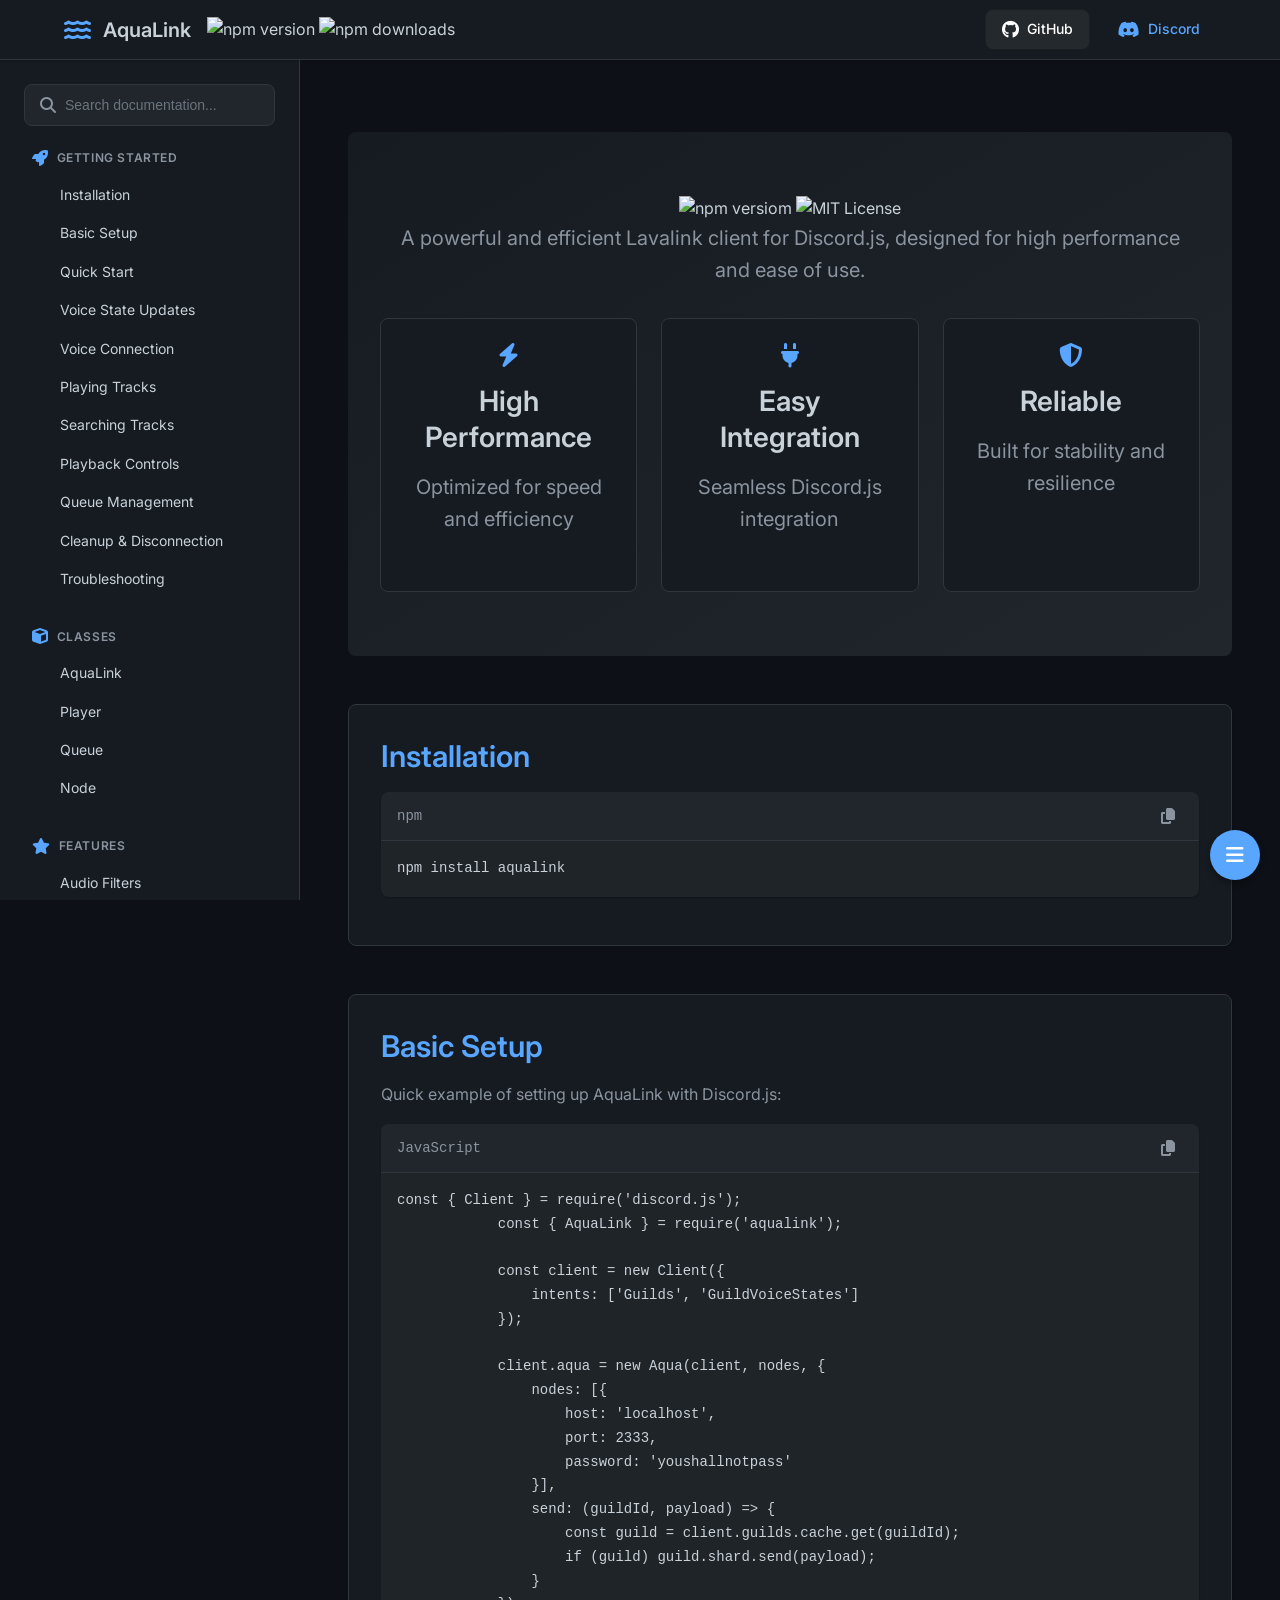
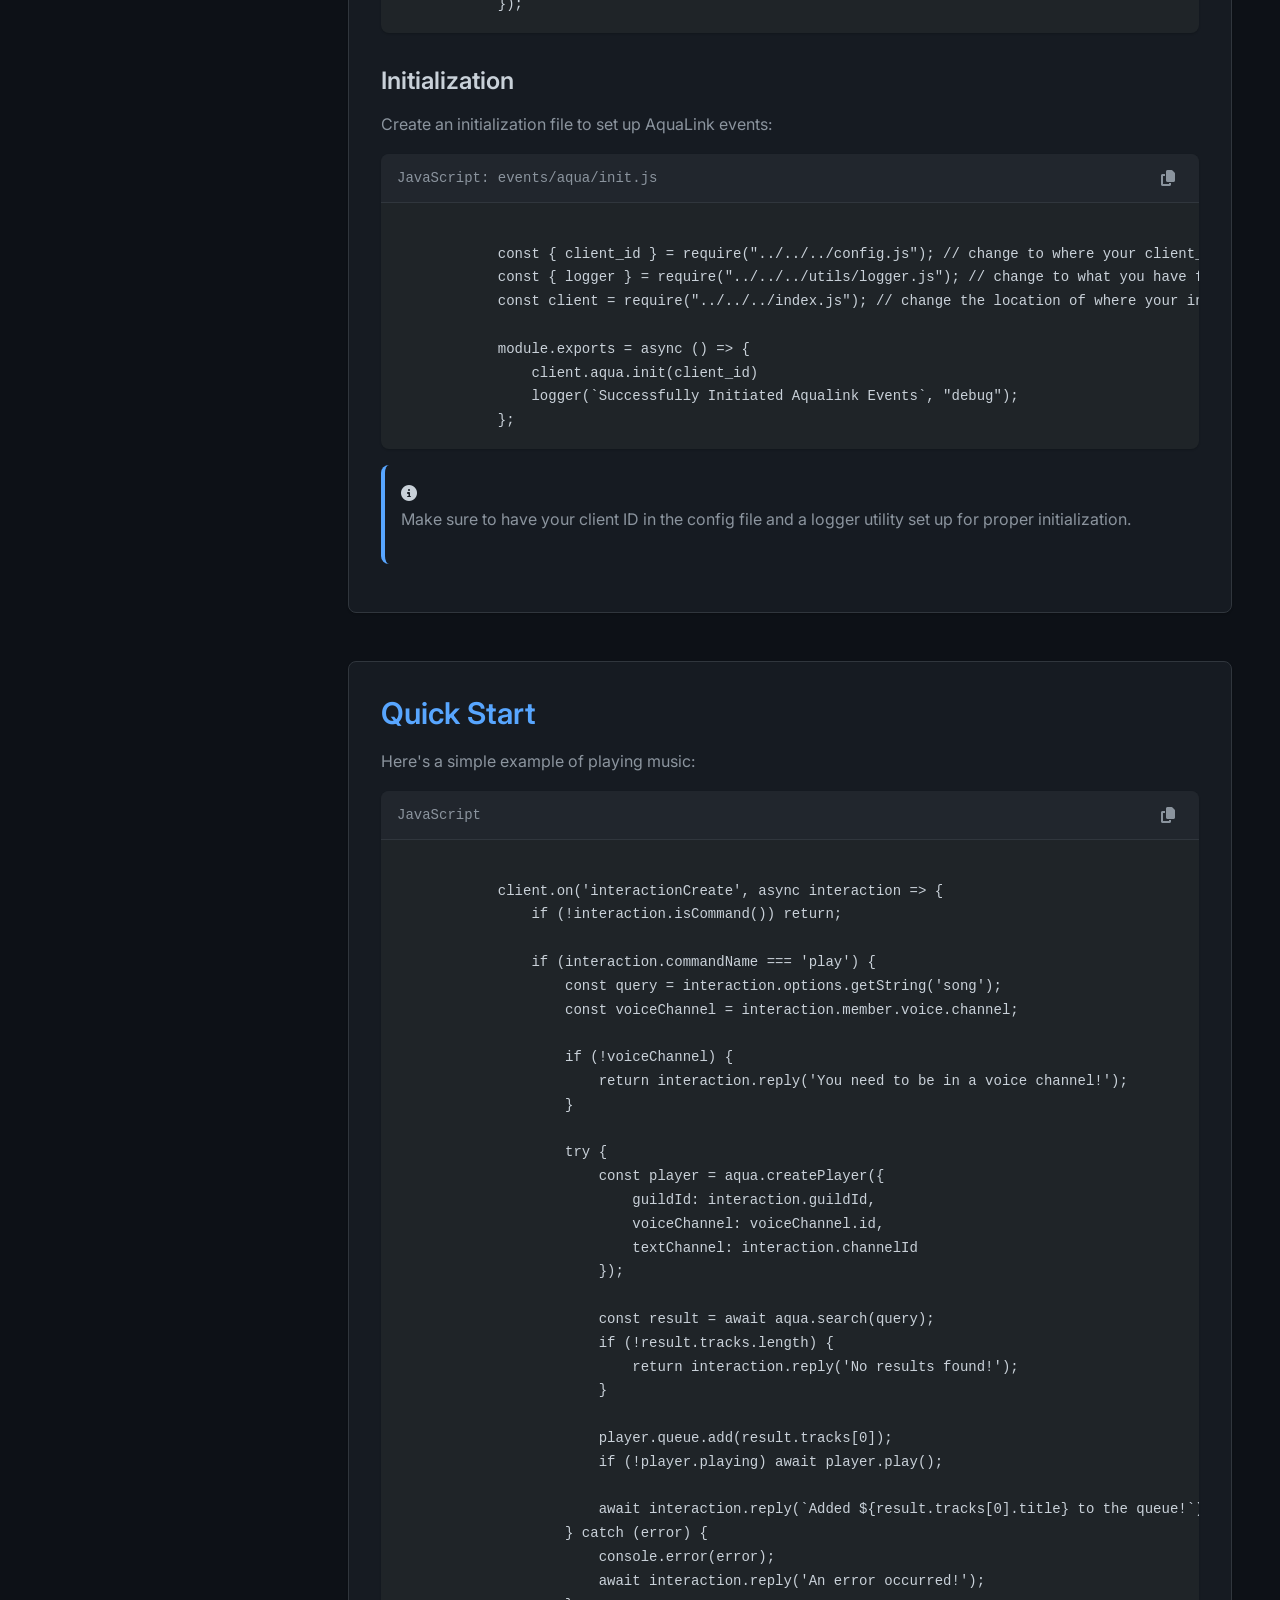
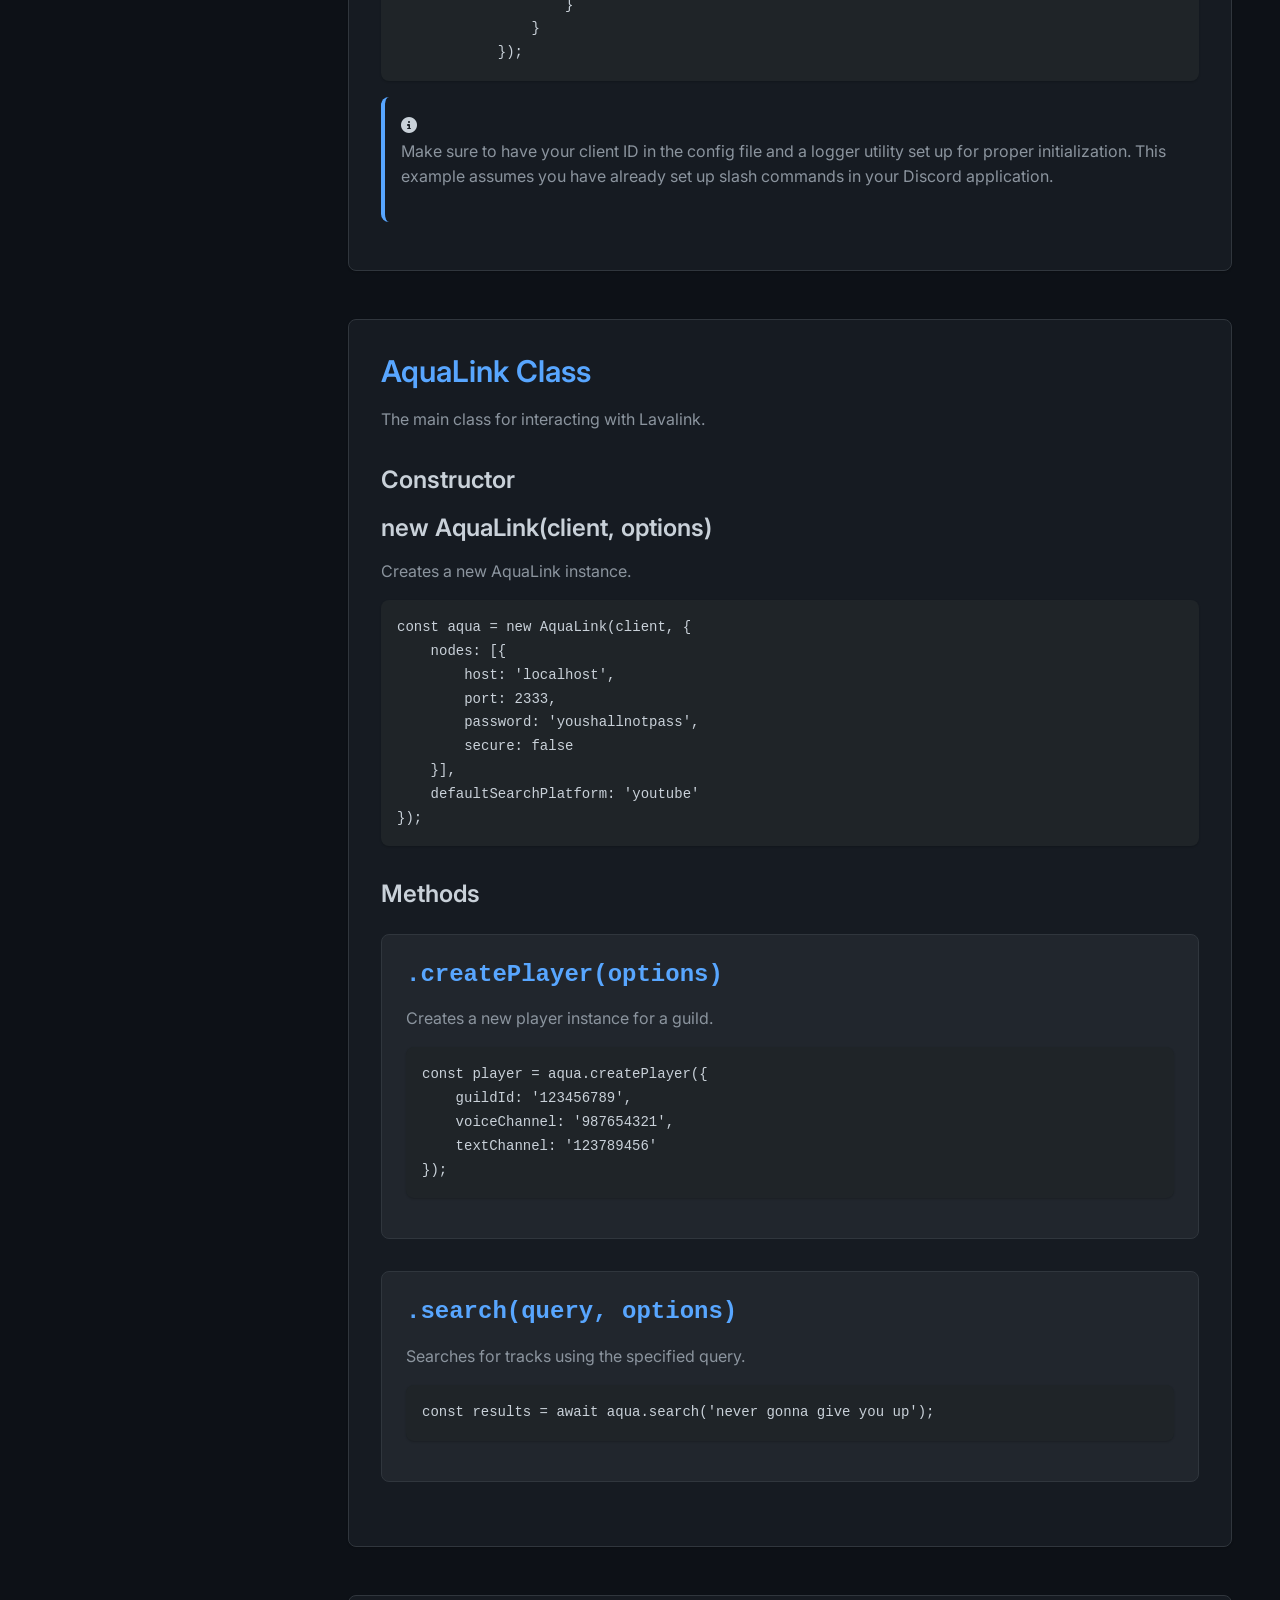
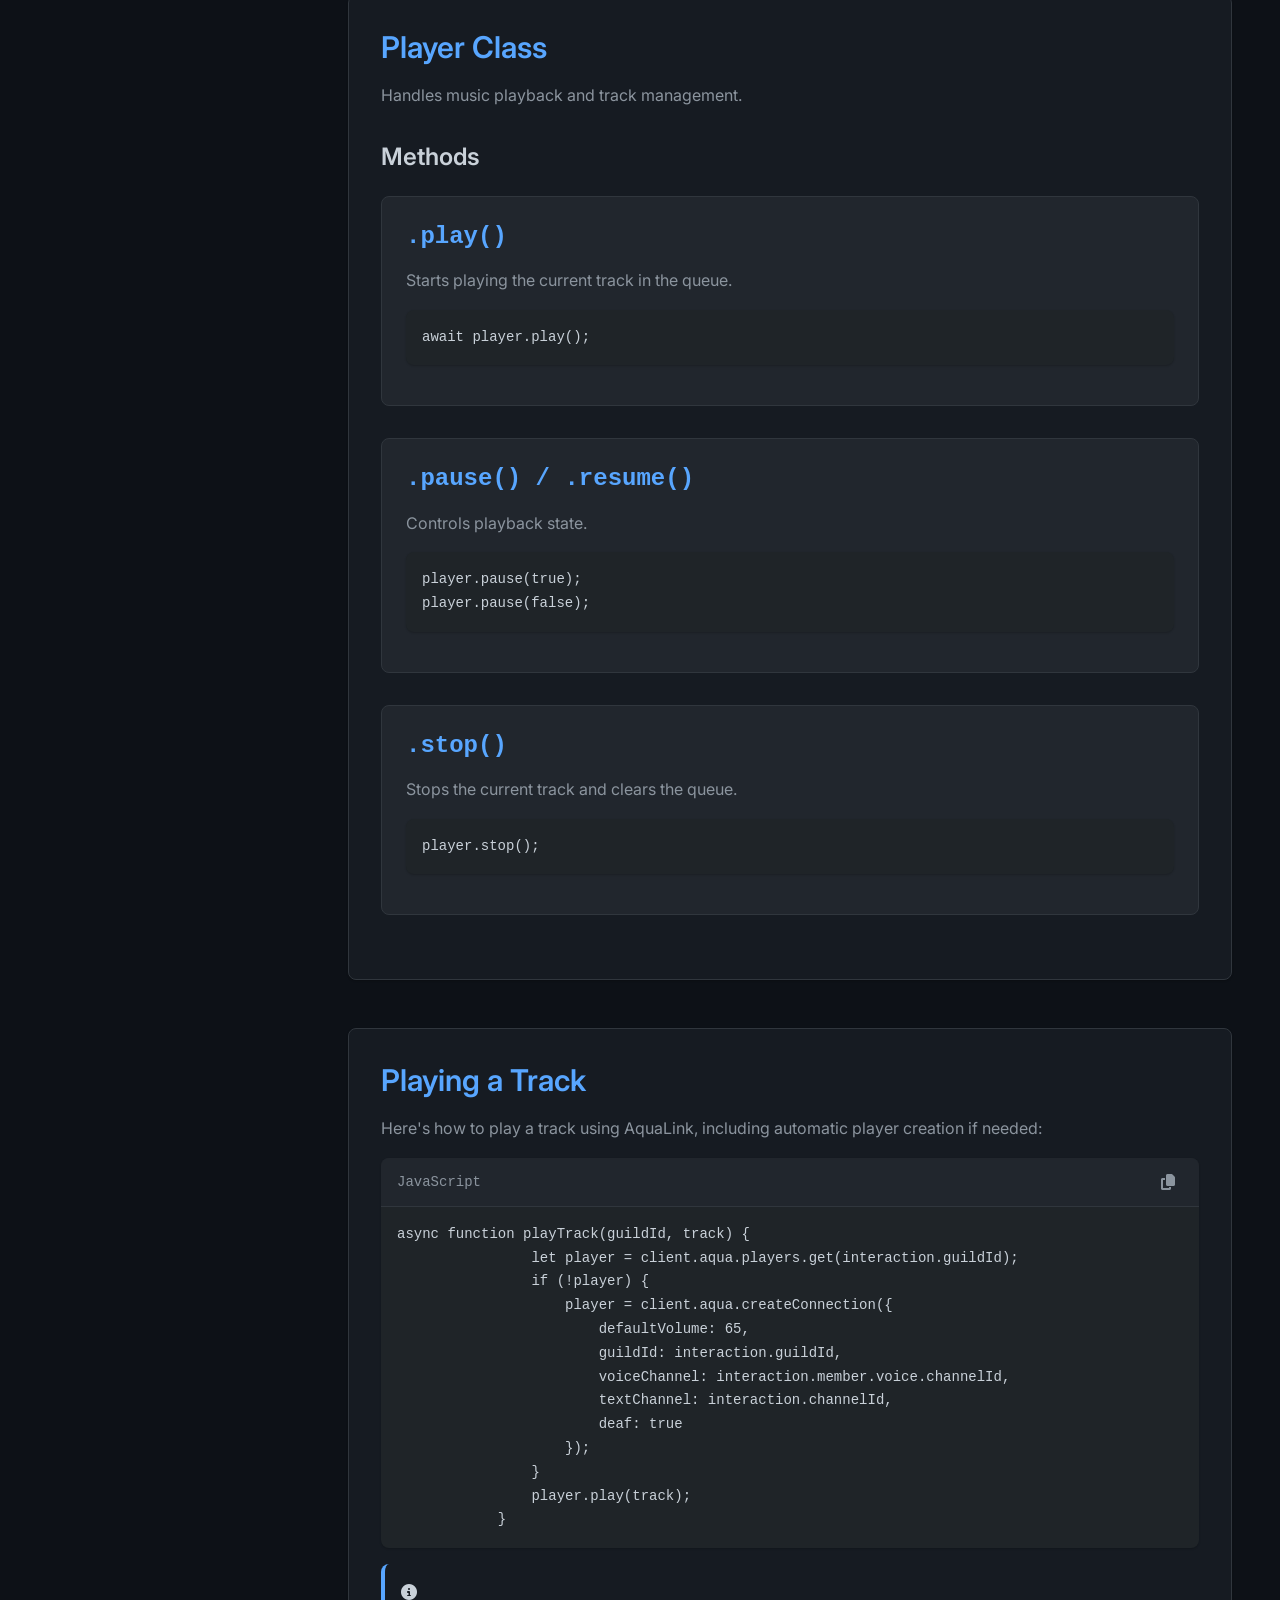
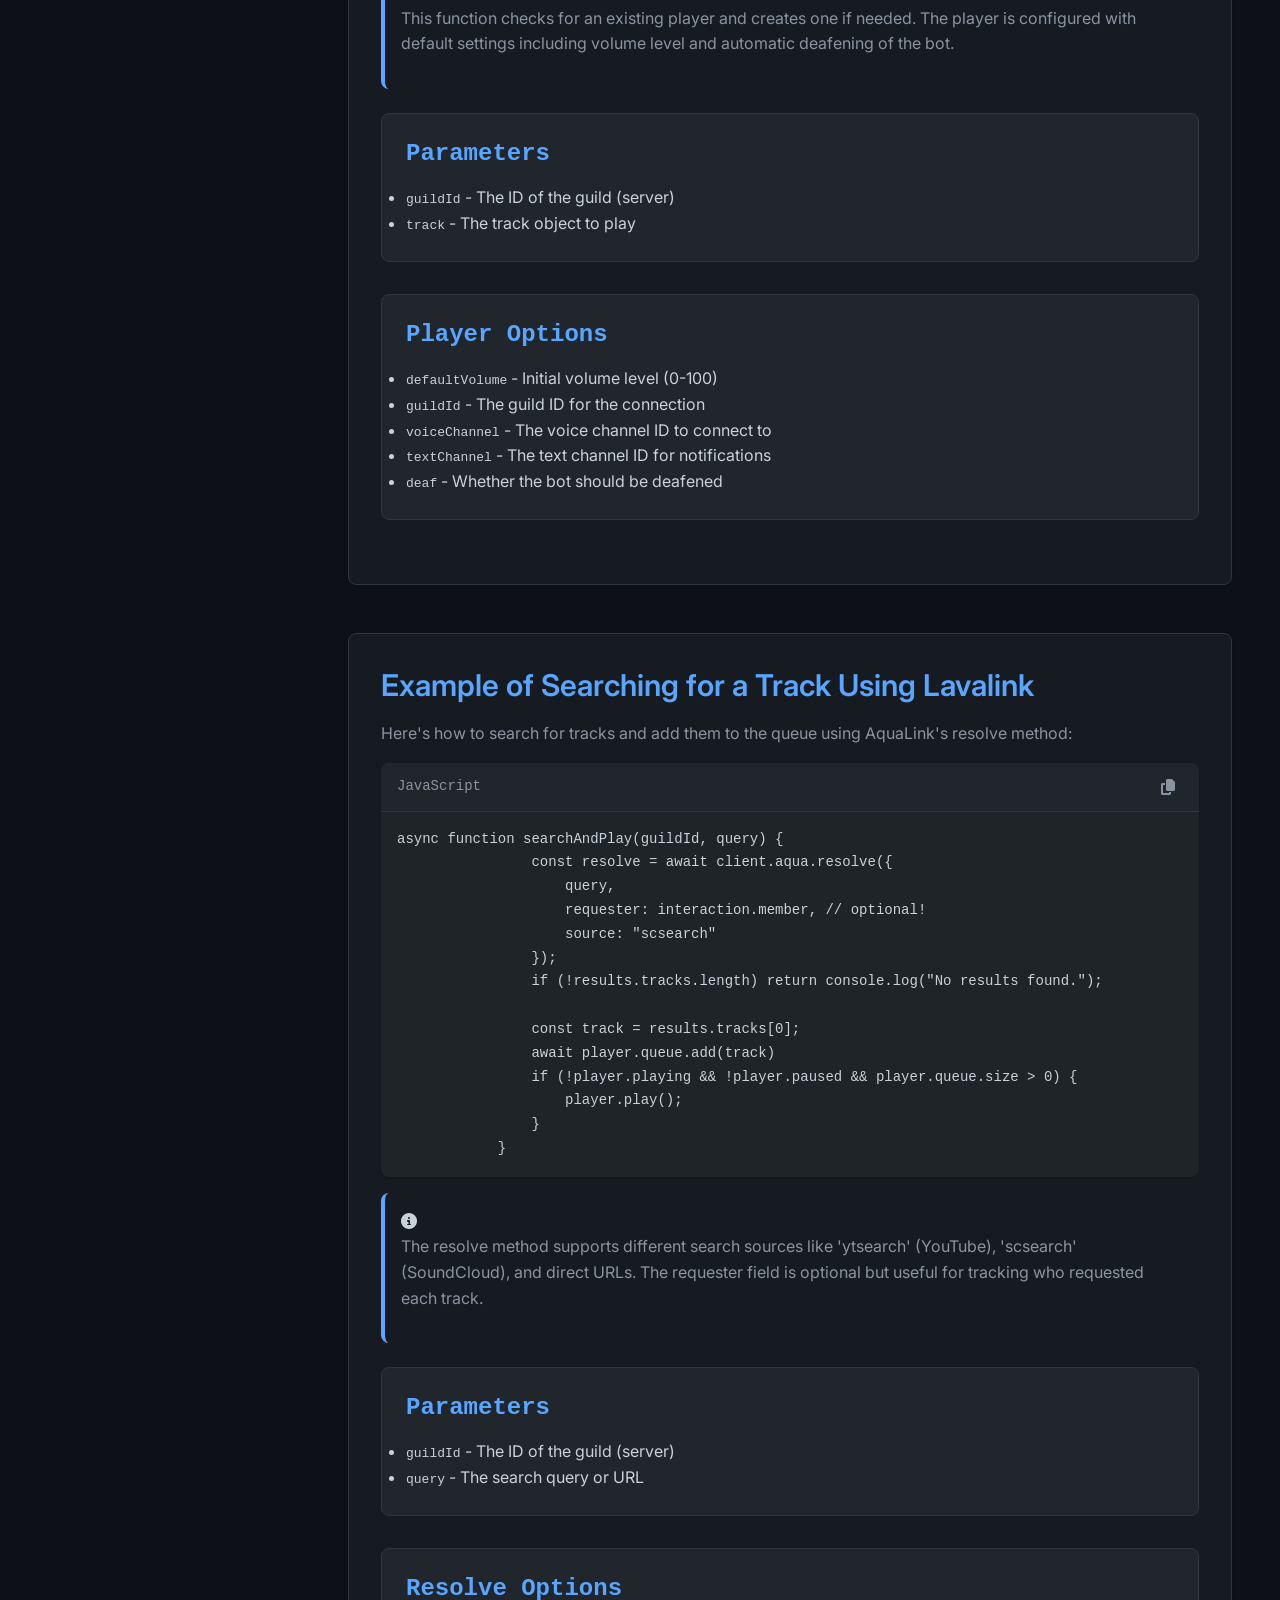
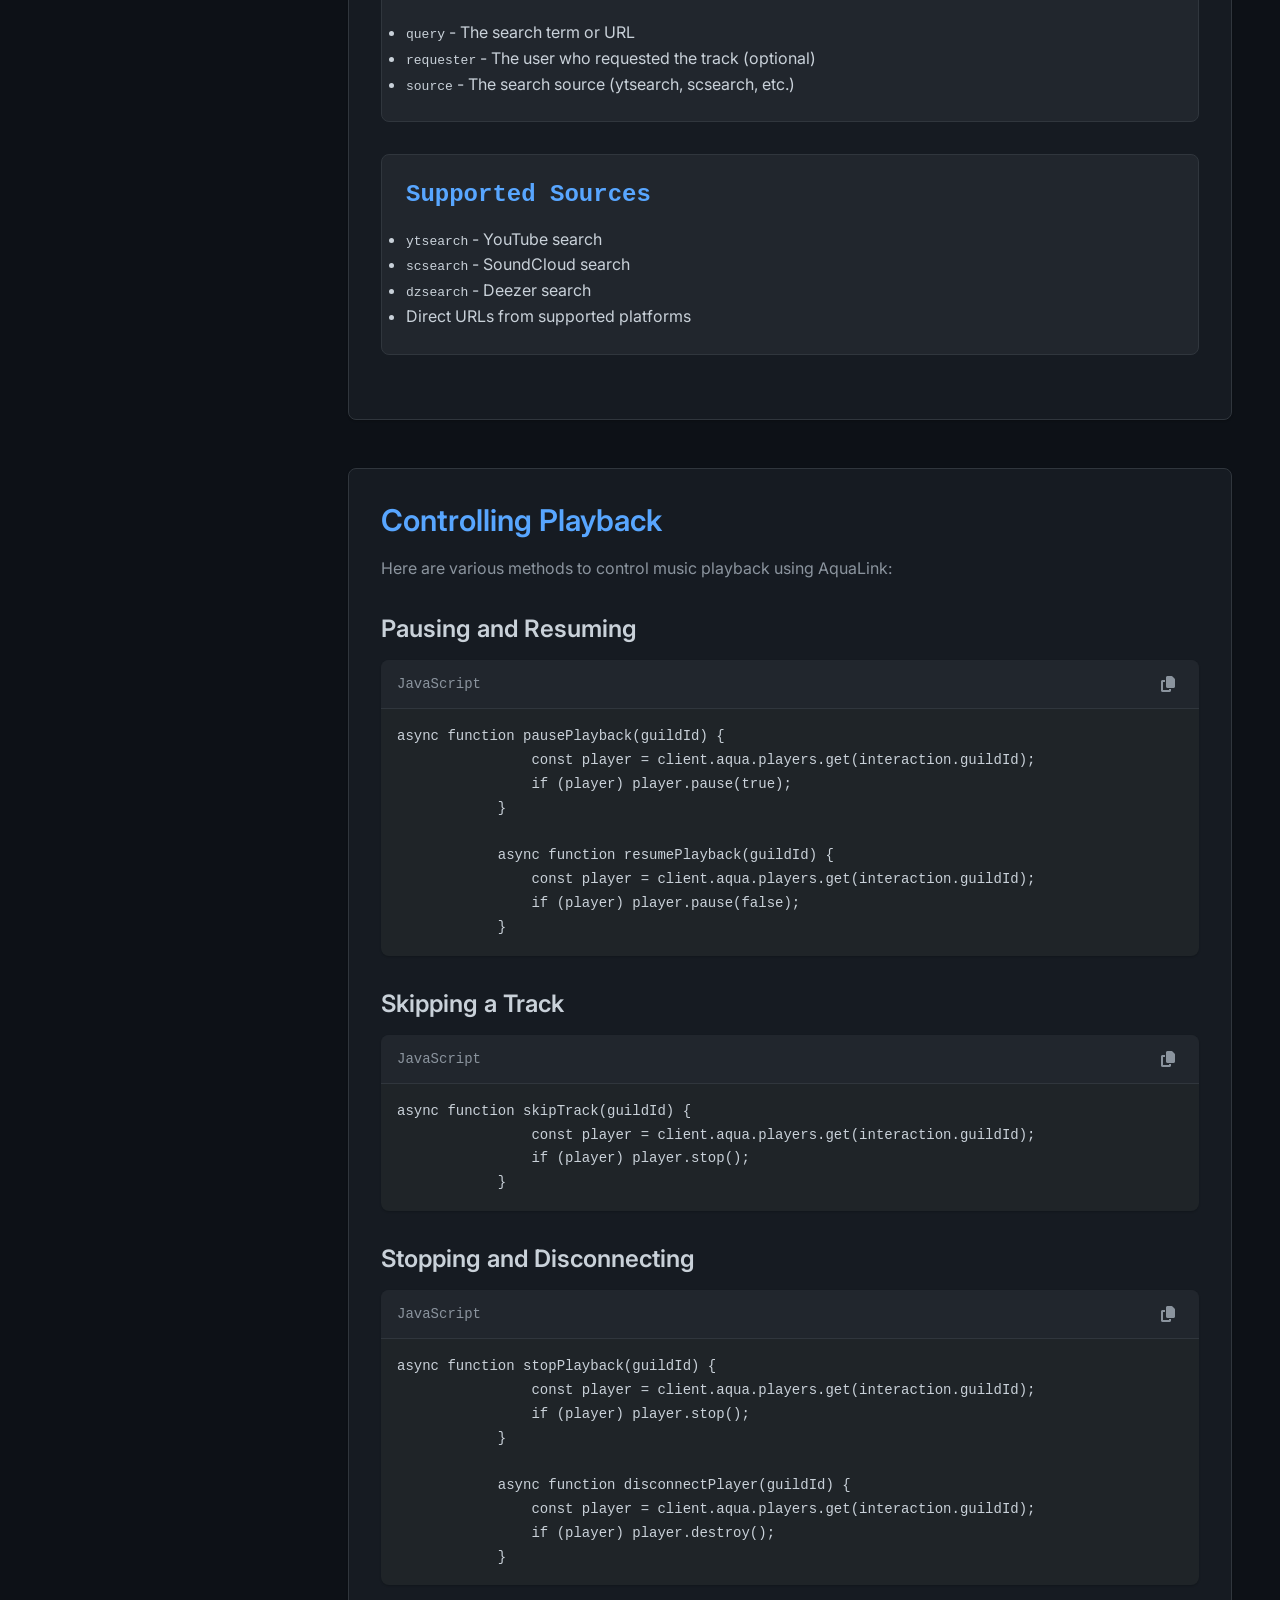
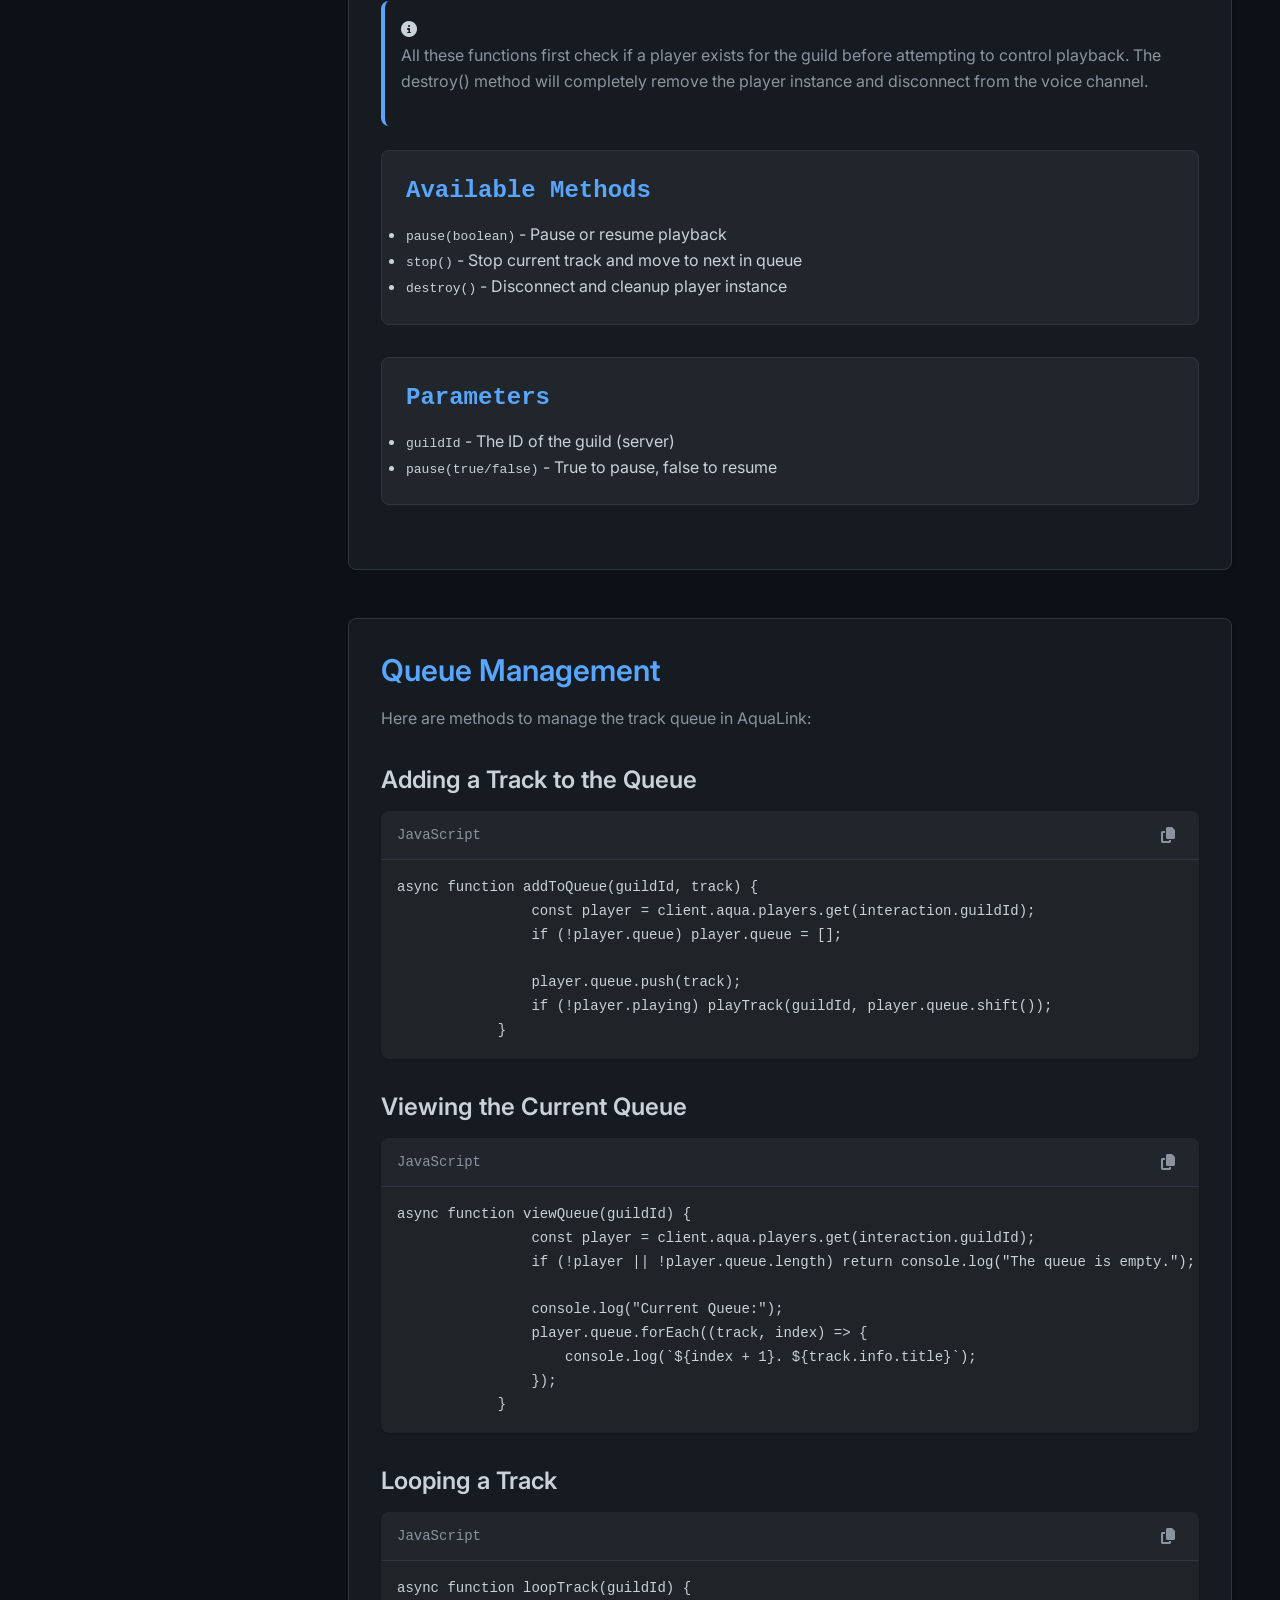
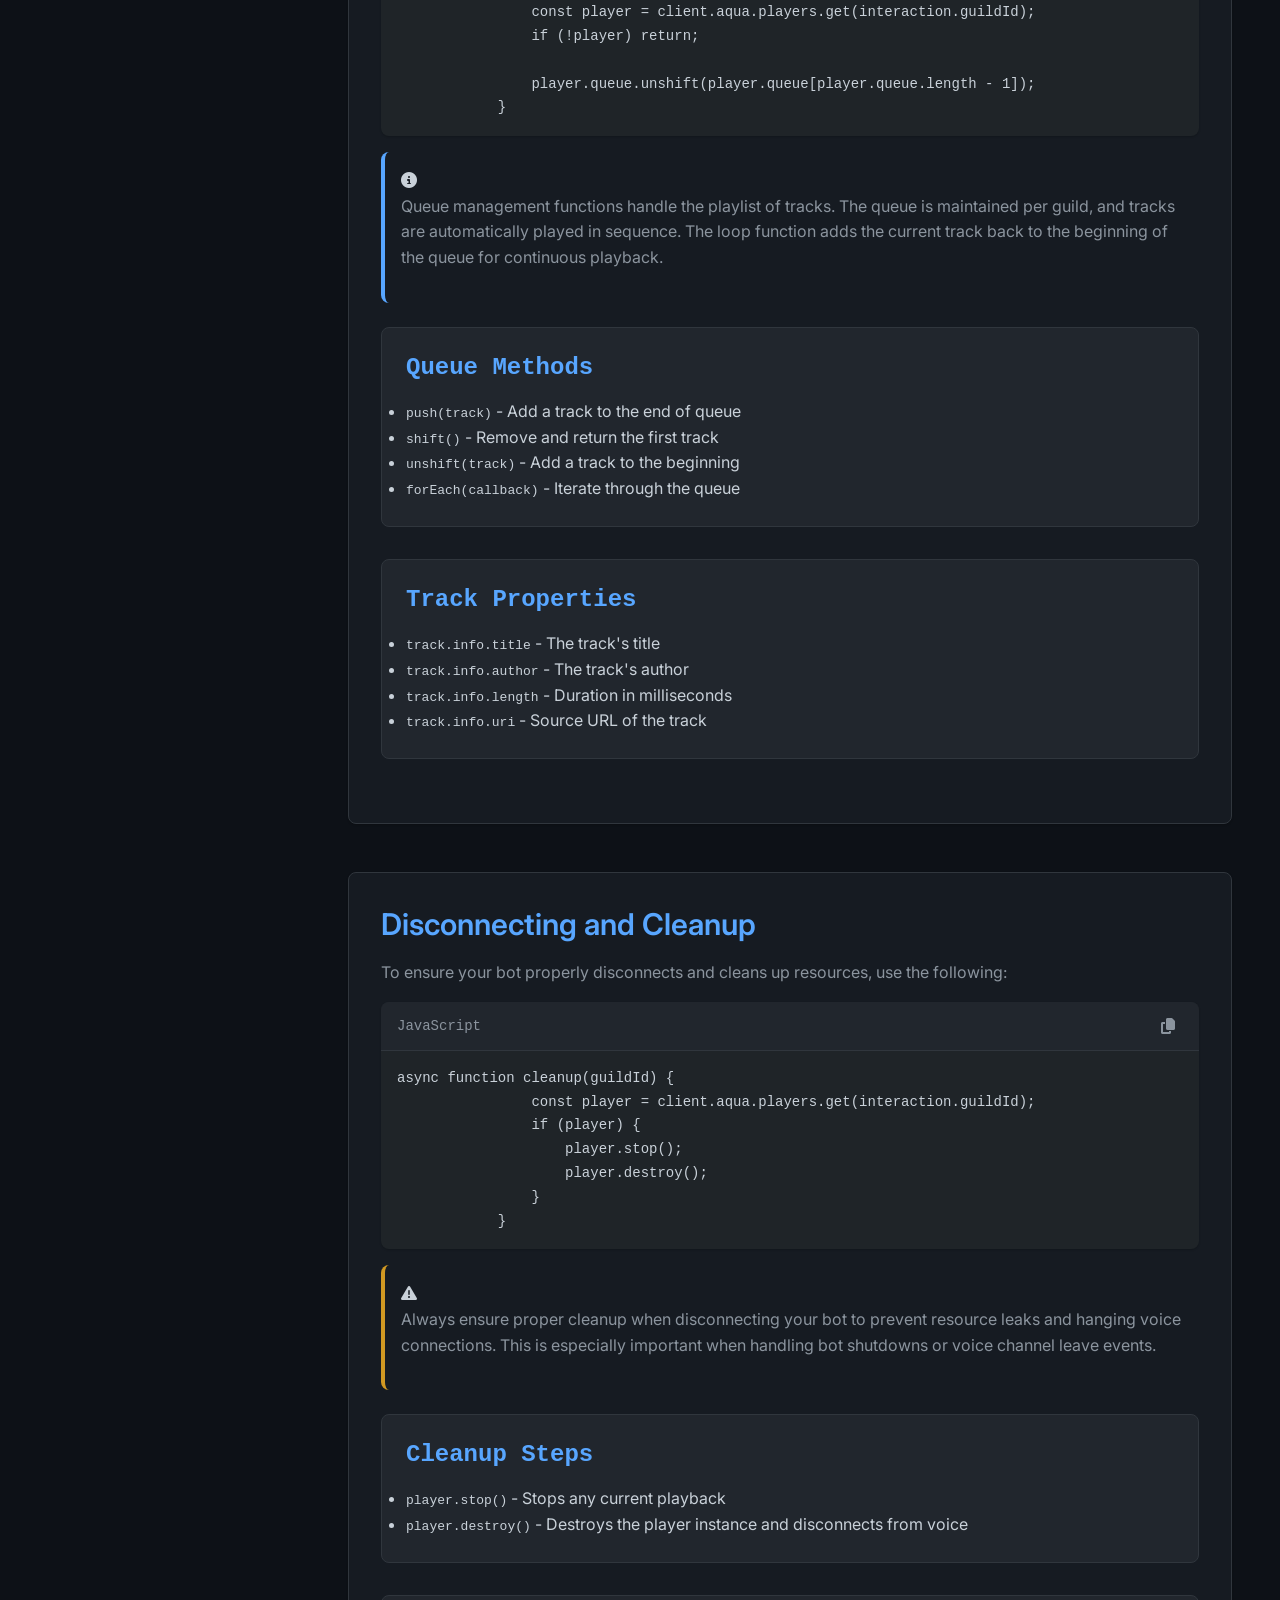
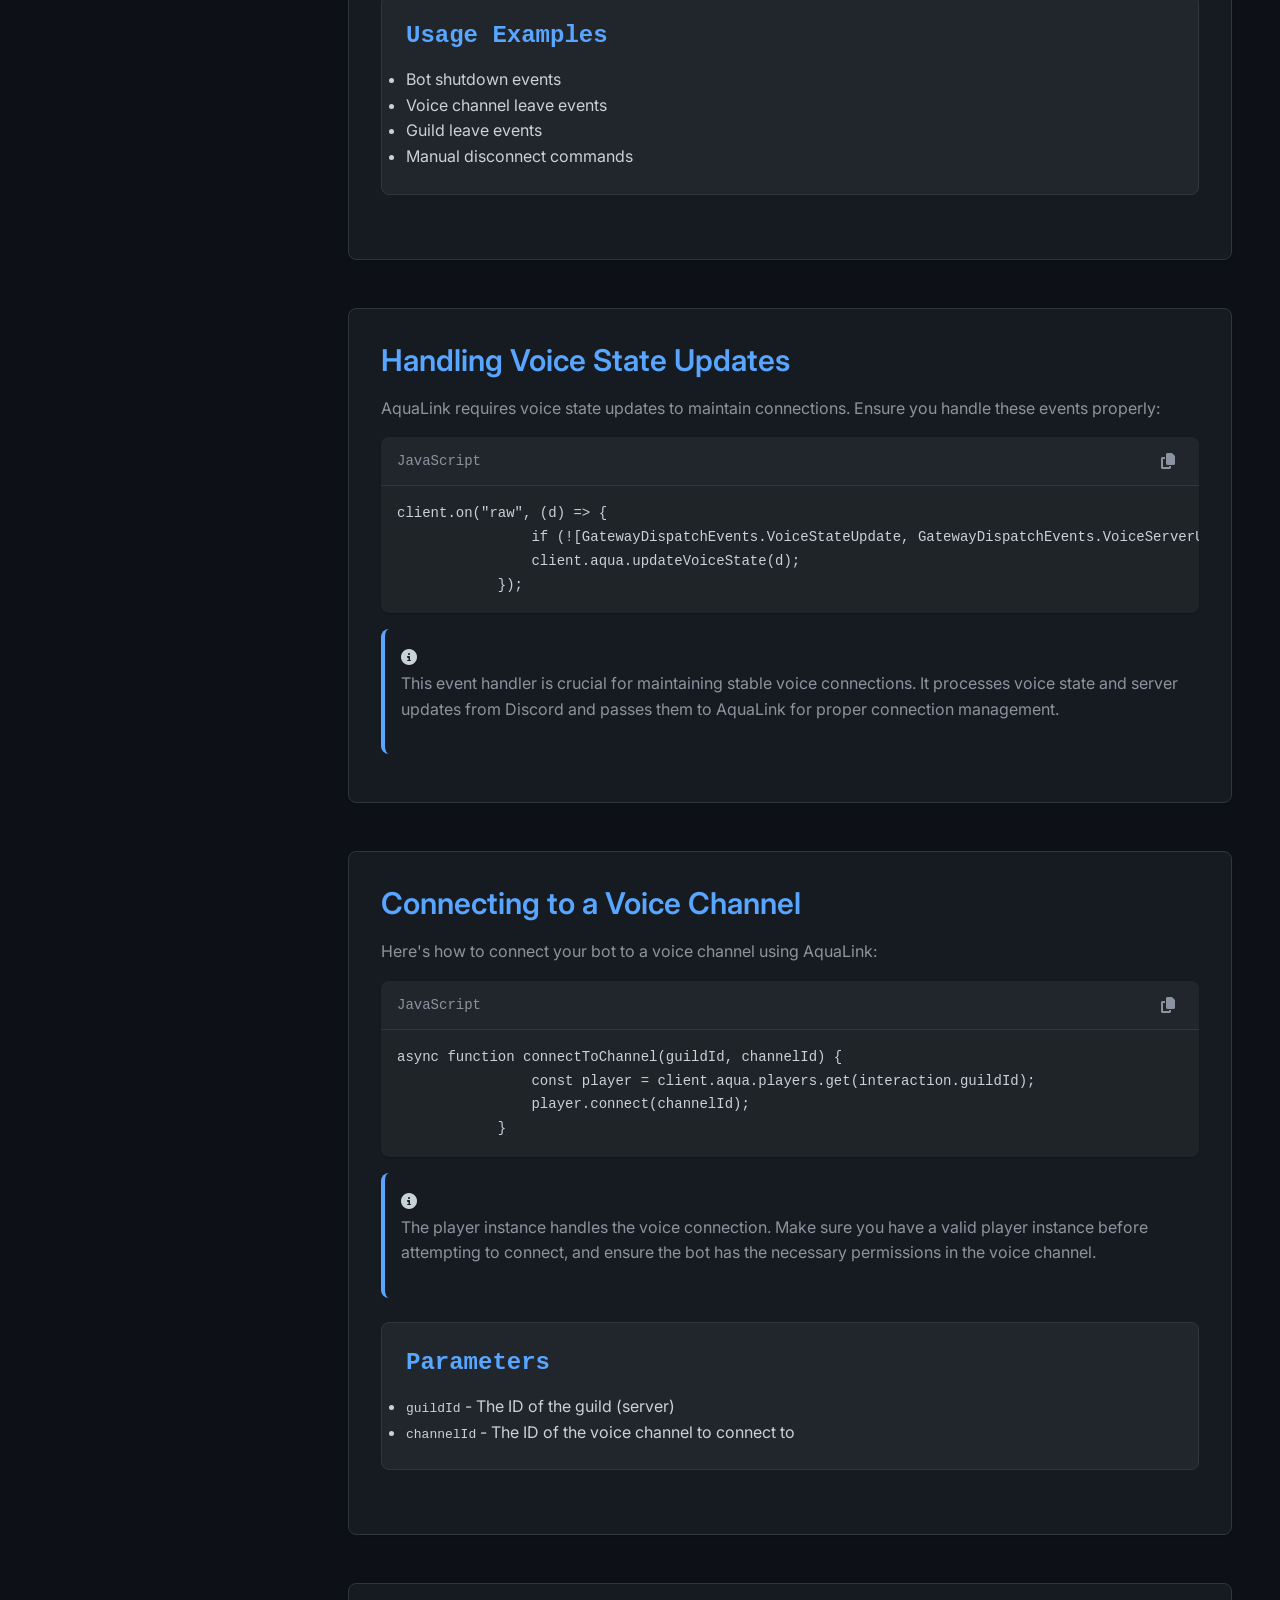
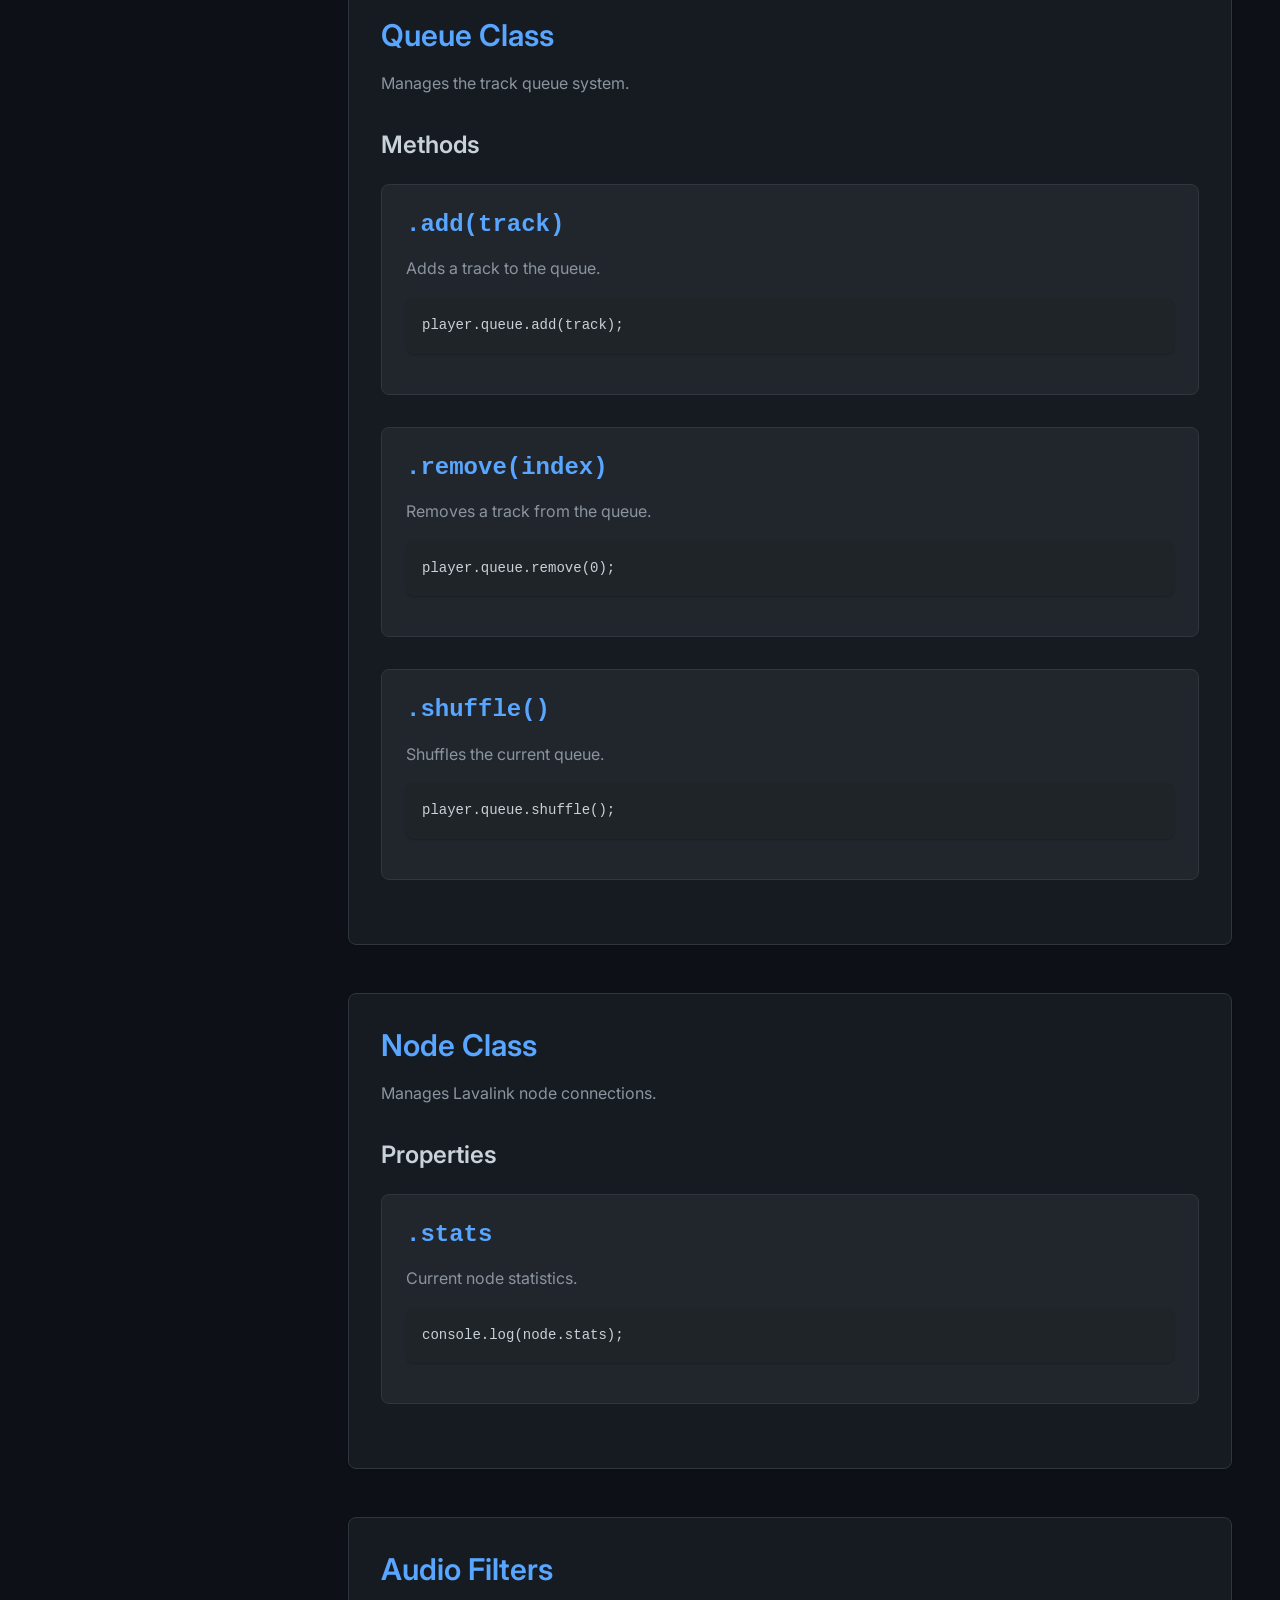
==== commit 46659c2d: "Update index.html" ====
--- a/index.html
+++ b/index.html
@@ -1,4 +1,5 @@
 <!DOCTYPE html>
+
 <html lang="en" data-theme="dark">
 <head>
     <meta charset="UTF-8">
--- a/style.css
+++ b/style.css
@@ -1,1053 +1,993 @@
 :root {
-    --primary-bg: #0a0c14;
-    --secondary-bg: #12141e;
-    --primary-blue: #1c7fee;
-    --secondary-blue: #3d9aff;
-    --accent-blue: #5ab0ff;
-    --highlight-blue: #7dcbff;
-    --text-primary: #ffffff;
-    --text-secondary: #cfdcee;
-    --text-muted: #a0b5d3;
-    --transition-speed: 0.3s;
-    --transition-bounce: cubic-bezier(0.34, 1.56, 0.64, 1);
-    --transition-smooth: cubic-bezier(0.4, 0, 0.2, 1);
-    --border-radius: 16px;
-    --border-radius-sm: 8px;
-    --section-spacing: 5rem;
-    --card-shadow: 0 10px 30px rgba(1, 16, 34, 0.2);
-    --card-glow: 0 0 15px rgba(28, 127, 238, 0.15);
-    --blur-effect: blur(10px);
+  --bg-primary: #0d1117;
+  --bg-secondary: #161b22;
+  --bg-tertiary: #21262d;
+  --text-primary: #c9d1d9;
+  --text-secondary: #8b949e;
+  --border-color: #30363d;
+  --accent-color: #58a6ff;
+  --code-bg: #1f2428;
+  --success-color: #3fb950;
+  --danger-color: #f85149;
+  --warning-color: #d29922;
+  --hover-bg: rgba(177, 186, 196, 0.12);
+  --shadow-sm: 0 1px 2px rgba(0, 0, 0, 0.2);
+  --shadow-md: 0 4px 6px rgba(0, 0, 0, 0.3);
+  --shadow-lg: 0 10px 15px rgba(0, 0, 0, 0.4);
+
+  --sidebar-width: 300px;
+  --navbar-height: 60px;
+  --content-width: 1200px;
+  --footer-height: 80px;
+  --border-radius: 8px;
+  --transition-speed: 0.3s;
+}
+
+[data-theme="light"] {
+  --bg-primary: #ffffff;
+  --bg-secondary: #f8f9fa;
+  --bg-tertiary: #e9ecef;
+  --text-primary: #1a1a1a;
+  --text-secondary: #6c757d;
+  --border-color: #dee2e6;
+  --accent-color: #0d6efd;
+  --code-bg: #f6f8fa;
+  --hover-bg: rgba(0, 0, 0, 0.05);
+  --success-color: #198754;
+  --danger-color: #dc3545;
+  --warning-color: #ffc107;
+  --shadow-sm: 0 1px 3px rgba(0, 0, 0, 0.1);
+  --shadow-md: 0 4px 8px rgba(0, 0, 0, 0.15);
+  --shadow-lg: 0 10px 20px rgba(0, 0, 0, 0.2);
 }
 
 * {
-    margin: 0;
-    padding: 0;
-    box-sizing: border-box;
+  margin: 0;
+  padding: 0;
+  box-sizing: border-box;
+  transition: background-color var(--transition-speed) ease,
+              color var(--transition-speed) ease,
+              border-color var(--transition-speed) ease,
+              transform var(--transition-speed) ease;
+}
+
+html {
+  scroll-behavior: smooth;
+  scroll-padding-top: calc(var(--navbar-height) + 2rem);
 }
 
 body {
-    background-color: var(--primary-bg);
-    background-image: 
-        radial-gradient(circle at 15% 50%, rgba(28, 127, 238, 0.08) 0%, transparent 25%),
-        radial-gradient(circle at 85% 30%, rgba(28, 127, 238, 0.05) 0%, transparent 30%);
-    color: var(--text-primary);
-    line-height: 1.7;
-    overflow-x: hidden;
-    min-height: 100vh;
-    display: flex;
-    flex-direction: column;
-    font-family: 'Poppins', 'Inter', 'Segoe UI', sans-serif;
-    font-size: 16px;
-    font-weight: 400;
-    -webkit-font-smoothing: antialiased;
-    -moz-osx-font-smoothing: grayscale;
-}
-
-/* Improved Scrollbar */
+  font-family: 'Inter', -apple-system, BlinkMacSystemFont, sans-serif;
+  line-height: 1.6;
+  color: var(--text-primary);
+  background-color: var(--bg-primary);
+  min-height: 100vh;
+  position: relative;
+}
+
+h1, h2, h3, h4, h5, h6 {
+  font-weight: 600;
+  line-height: 1.3;
+  margin-bottom: 1rem;
+  color: var(--text-primary);
+}
+
+h1 { font-size: 2.5rem; }
+h2 { font-size: 2rem; }
+h3 { font-size: 1.75rem; }
+h4 { font-size: 1.5rem; }
+h5 { font-size: 1.25rem; }
+h6 { font-size: 1rem; }
+
+p {
+  margin-bottom: 1rem;
+  color: var(--text-secondary);
+}
+
+a {
+  color: var(--accent-color);
+  text-decoration: none;
+  transition: color var(--transition-speed) ease;
+}
+
+a:hover {
+  color: var(--text-primary);
+}
+
+.container {
+  display: flex;
+  margin-top: var(--navbar-height);
+  min-height: calc(100vh - var(--navbar-height));
+  position: relative;
+  transition: all var(--transition-speed) ease;
+  overflow-x: hidden;
+}
+
+.content {
+  flex: 1;
+  margin-left: var(--sidebar-width);
+  padding: 2rem 3rem;
+  transition: all var(--transition-speed) ease;
+  width: calc(100% - var(--sidebar-width));
+  min-height: calc(100vh - var(--navbar-height) - var(--footer-height));
+}
+
+.content-wrapper {
+  max-width: var(--content-width);
+  margin: 0 auto;
+  padding: 0 1rem;
+}
+
+.text-center { text-align: center; }
+.text-right { text-align: right; }
+.text-left { text-align: left; }
+
+.d-flex { display: flex; }
+.flex-column { flex-direction: column; }
+.align-items-center { align-items: center; }
+.justify-content-between { justify-content: space-between; }
+.justify-content-center { justify-content: center; }
+
+.mt-1 { margin-top: 0.5rem; }
+.mt-2 { margin-top: 1rem; }
+.mt-3 { margin-top: 1.5rem; }
+.mt-4 { margin-top: 2rem; }
+
+.mb-1 { margin-bottom: 0.5rem; }
+.mb-2 { margin-bottom: 1rem; }
+.mb-3 { margin-bottom: 1.5rem; }
+.mb-4 { margin-bottom: 2rem; }
+
+.p-1 { padding: 0.5rem; }
+.p-2 { padding: 1rem; }
+.p-3 { padding: 1.5rem; }
+.p-4 { padding: 2rem; }
+.navbar {
+  position: fixed;
+  top: 0;
+  left: 0;
+  right: 0;
+  height: var(--navbar-height);
+  background-color: var(--bg-secondary);
+  border-bottom: 1px solid var(--border-color);
+  z-index: 1000;
+  box-shadow: var(--shadow-sm);
+}
+
+.navbar-content {
+  max-width: var(--content-width);
+  margin: 0 auto;
+  padding: 0 1.5rem;
+  height: 100%;
+  display: flex;
+  justify-content: space-between;
+  align-items: center;
+}
+
+.navbar-left {
+  display: flex;
+  align-items: center;
+  gap: 1rem;
+}
+
+.navbar-brand {
+  display: flex;
+  align-items: center;
+  gap: 0.75rem;
+  color: var(--text-primary);
+  text-decoration: none;
+  font-size: 1.25rem;
+  font-weight: 600;
+  transition: transform var(--transition-speed) ease;
+}
+
+.navbar-brand:hover {
+  transform: translateY(-1px);
+}
+
+.navbar-brand i {
+  color: var(--accent-color);
+  font-size: 1.5rem;
+}
+
+.badge-container {
+  display: none;
+}
+
+.badge {
+  padding: 0.25rem 0.5rem;
+  border-radius: 9999px;
+  font-size: 0.75rem;
+  font-weight: 500;
+  background-color: var(--bg-tertiary);
+}
+
+.badge.version {
+  color: var(--accent-color);
+  border: 1px solid var(--accent-color);
+}
+
+.badge.stable {
+  color: var(--success-color);
+  border: 1px solid var(--success-color);
+}
+
+.badge.beta {
+  color: var(--warning-color);
+  border: 1px solid var(--warning-color);
+}
+
+.social-links {
+  display: flex;
+  gap: 0.75rem;
+  align-items: center;
+}
+
+.social-button {
+  display: flex;
+  align-items: center;
+  gap: 0.5rem;
+  padding: 0.5rem 1rem;
+  border-radius: var(--border-radius);
+  font-size: 0.875rem;
+  font-weight: 500;
+  text-decoration: none;
+  transition: all var(--transition-speed) ease;
+}
+
+.social-button i {
+  font-size: 1.1rem;
+}
+
+.social-button.github {
+  background-color: #24292e;
+  color: #ffffff;
+  border: 1px solid #1b1f23;
+}
+
+.social-button.github:hover {
+  background-color: #2c3137;
+  transform: translateY(-1px);
+  box-shadow: var(--shadow-md);
+}
+.social-button.support {
+  background-color: #007bff; 
+  color: #fff; 
+  border: 1px solid #0056b3; 
+}
+
+.social-button.support:hover {
+  background-color: #0056b3;
+  border: 1px solid #004085; 
+}
+
+.theme-toggle {
+  background: none;
+  border: none;
+  color: var(--text-secondary);
+  cursor: pointer;
+  padding: 0.5rem;
+  font-size: 1.25rem;
+  border-radius: var(--border-radius);
+  width: 40px;
+  height: 40px;
+  display: flex;
+  align-items: center;
+  justify-content: center;
+  transition: all var(--transition-speed) ease;
+}
+
+.theme-toggle:hover {
+  background-color: var(--hover-bg);
+  transform: rotate(15deg);
+}
+
+.theme-toggle .light-icon {
+  display: none;
+}
+
+.theme-toggle .dark-icon {
+  display: block;
+}
+
+[data-theme="light"] .theme-toggle .light-icon {
+  display: block;
+}
+
+[data-theme="light"] .theme-toggle .dark-icon {
+  display: none;
+}
+
+.navbar-dropdown {
+  position: relative;
+  display: inline-block;
+}
+
+.dropdown-content {
+  display: none;
+  position: absolute;
+  top: 100%;
+  right: 0;
+  background-color: var(--bg-secondary);
+  min-width: 160px;
+  border-radius: var(--border-radius);
+  border: 1px solid var(--border-color);
+  box-shadow: var(--shadow-md);
+  z-index: 1001;
+}
+
+.navbar-dropdown:hover .dropdown-content {
+  display: block;
+}
+
+.dropdown-content a {
+  color: var(--text-primary);
+  padding: 0.75rem 1rem;
+  text-decoration: none;
+  display: block;
+  transition: background-color var(--transition-speed) ease;
+}
+
+.dropdown-content a:hover {
+  background-color: var(--hover-bg);
+}
+.sidebar {
+  width: var(--sidebar-width);
+  height: calc(100vh - var(--navbar-height));
+  position: fixed;
+  top: var(--navbar-height);
+  left: 0;
+  background-color: var(--bg-secondary);
+  border-right: 1px solid var(--border-color);
+  padding: 1.5rem;
+  overflow-y: auto;
+  transition: transform var(--transition-speed) ease;
+  z-index: 100;
+}
+
+.sidebar-toggle {
+  position: fixed;
+  bottom: 20px;
+  right: 20px;
+  width: 50px;
+  height: 50px;
+  border-radius: 50%;
+  background-color: var(--accent-color);
+  border: none;
+  color: white;
+  cursor: pointer;
+  display: flex;
+  align-items: center;
+  justify-content: center;
+  font-size: 1.25rem;
+  box-shadow: var(--shadow-md);
+  z-index: 1000;
+  transition: all var(--transition-speed) ease;
+}
+
+.sidebar-toggle:hover {
+  transform: scale(1.1);
+  box-shadow: var(--shadow-lg);
+}
+
+.sidebar-toggle:active {
+  transform: scale(0.95);
+}
+
+.sidebar-toggle i {
+  transition: transform var(--transition-speed) ease;
+}
+
+.sidebar-hidden .sidebar {
+  transform: translateX(-100%);
+}
+
+.sidebar-hidden .content {
+  margin-left: 0;
+  width: 100%;
+}
+
+.sidebar-hidden .sidebar-toggle i {
+  transform: rotate(180deg);
+}
+
+.search-container {
+  margin-bottom: 1.5rem;
+  position: relative;
+}
+
+.search-box {
+  position: relative;
+  width: 100%;
+}
+
+.search-icon {
+  position: absolute;
+  left: 1rem;
+  top: 50%;
+  transform: translateY(-50%);
+  color: var(--text-secondary);
+  pointer-events: none;
+}
+
+.search-box input {
+  width: 100%;
+  padding: 0.75rem 1rem 0.75rem 2.5rem;
+  background-color: var(--bg-tertiary);
+  border: 1px solid var(--border-color);
+  border-radius: var(--border-radius);
+  color: var(--text-primary);
+  font-size: 0.875rem;
+  transition: all var(--transition-speed) ease;
+}
+
+.search-box input:focus {
+  outline: none;
+  border-color: var(--accent-color);
+  box-shadow: 0 0 0 3px rgba(var(--accent-color), 0.1);
+}
+
+.search-box input::placeholder {
+  color: var(--text-secondary);
+  opacity: 0.7;
+}
+
+.nav-section {
+  margin-bottom: 2rem;
+  opacity: 1;
+  transition: opacity var(--transition-speed) ease;
+}
+
+.nav-section.hidden {
+  opacity: 0;
+  pointer-events: none;
+}
+
+.nav-section h3 {
+  display: flex;
+  align-items: center;
+  gap: 0.5rem;
+  font-size: 0.75rem;
+  text-transform: uppercase;
+  letter-spacing: 0.05em;
+  color: var(--text-secondary);
+  margin-bottom: 0.75rem;
+  padding-left: 0.5rem;
+}
+
+.nav-section h3 i {
+  font-size: 1rem;
+  color: var(--accent-color);
+}
+
+.nav-section ul {
+  list-style: none;
+  padding-left: 1.5rem;
+}
+
+.nav-section ul li {
+  margin-bottom: 0.25rem;
+}
+
+.nav-section ul li a {
+  color: var(--text-primary);
+  text-decoration: none;
+  font-size: 0.875rem;
+  padding: 0.375rem 0.75rem;
+  border-radius: var(--border-radius);
+  display: block;
+  transition: all var(--transition-speed) ease;
+  position: relative;
+}
+
+.nav-section ul li a:hover {
+  background-color: var(--hover-bg);
+  transform: translateX(5px);
+}
+
+.nav-section ul li a.active {
+  color: var(--accent-color);
+  background-color: var(--hover-bg);
+  font-weight: 500;
+}
+
+.nav-section ul li a.active::before {
+  content: '';
+  position: absolute;
+  left: -1rem;
+  top: 50%;
+  transform: translateY(-50%);
+  width: 4px;
+  height: 4px;
+  border-radius: 50%;
+  background-color: var(--accent-color);
+}
+
+.sidebar-footer {
+  margin-top: auto;
+  padding-top: 1rem;
+  border-top: 1px solid var(--border-color);
+  font-size: 0.875rem;
+  color: var(--text-secondary);
+}
+
+.sidebar-footer a {
+  color: var(--accent-color);
+  text-decoration: none;
+}
+
+.sidebar-footer a:hover {
+  text-decoration: underline;
+}
+.content-section {
+  margin-bottom: 3rem;
+  padding: 2rem;
+  background-color: var(--bg-secondary);
+  border: 1px solid var(--border-color);
+  border-radius: var(--border-radius);
+  box-shadow: var(--shadow-sm);
+  transition: transform var(--transition-speed) ease,
+              box-shadow var(--transition-speed) ease;
+}
+
+.content-section:hover {
+  transform: translateY(-2px);
+  box-shadow: var(--shadow-md);
+}
+
+.content-section h2 {
+  font-size: 1.875rem;
+  margin-bottom: 1rem;
+  color: var(--accent-color);
+  display: flex;
+  align-items: center;
+  gap: 0.75rem;
+}
+
+.content-section h3 {
+  font-size: 1.5rem;
+  margin: 2rem 0 1rem;
+  color: var(--text-primary);
+}
+
+.hero-section {
+  margin-bottom: 3rem;
+  text-align: center;
+  padding: 4rem 2rem;
+  background: linear-gradient(
+      to bottom right,
+      var(--bg-secondary),
+      var(--bg-tertiary)
+  );
+  border-radius: var(--border-radius);
+}
+
+.hero-section h1 {
+  font-size: 3rem;
+  margin-bottom: 1.5rem;
+  background: linear-gradient(45deg, var(--accent-color), #00ffff);
+  -webkit-background-clip: text;
+  background-clip: text;
+  -webkit-text-fill-color: transparent;
+}
+
+.hero-section p {
+  font-size: 1.25rem;
+  max-width: 800px;
+  margin: 0 auto 2rem;
+}
+
+.feature-grid {
+  display: grid;
+  grid-template-columns: repeat(auto-fit, minmax(250px, 1fr));
+  gap: 1.5rem;
+  margin-top: 2rem;
+}
+
+.feature-card {
+  padding: 1.5rem;
+  background-color: var(--bg-secondary);
+  border: 1px solid var(--border-color);
+  border-radius: var(--border-radius);
+  transition: all var(--transition-speed) ease;
+}
+
+.feature-card:hover {
+  transform: translateY(-2px);
+  box-shadow: var(--shadow-md);
+}
+
+.feature-card i {
+  font-size: 1.5rem;
+  color: var(--accent-color);
+  margin-bottom: 1rem;
+}
+
+.code-block {
+  margin: 1rem 0;
+  background-color: var(--code-bg);
+  border-radius: var(--border-radius);
+  overflow: hidden;
+  box-shadow: var(--shadow-sm);
+}
+
+.code-header {
+  display: flex;
+  justify-content: space-between;
+  align-items: center;
+  padding: 0.75rem 1rem;
+  background-color: var(--bg-tertiary);
+  border-bottom: 1px solid var(--border-color);
+}
+
+.code-header span {
+  font-size: 0.875rem;
+  color: var(--text-secondary);
+  font-family: 'Source Code Pro', monospace;
+}
+
+.code-block pre {
+  margin: 0;
+  padding: 1rem;
+  overflow-x: auto;
+}
+
+.code-block code {
+  font-family: 'Source Code Pro', monospace;
+  font-size: 0.875rem;
+  line-height: 1.7;
+}
+
+.copy-btn {
+  background: none;
+  border: none;
+  color: var(--text-secondary);
+  cursor: pointer;
+  padding: 0.25rem 0.5rem;
+  border-radius: var(--border-radius);
+  transition: all var(--transition-speed) ease;
+  display: flex;
+  align-items: center;
+  gap: 0.5rem;
+}
+
+.copy-btn:hover {
+  background-color: var(--hover-bg);
+  color: var(--text-primary);
+}
+
+.copy-btn i {
+  font-size: 1rem;
+}
+
+.method-list {
+  margin-top: 1.5rem;
+}
+
+.method-item {
+  margin-bottom: 2rem;
+  padding: 1.5rem;
+  background-color: var(--bg-tertiary);
+  border-radius: var(--border-radius);
+  border: 1px solid var(--border-color);
+  transition: all var(--transition-speed) ease;
+}
+
+.method-item:hover {
+  transform: translateX(5px);
+  box-shadow: var(--shadow-md);
+}
+
+.method-item h4 {
+  color: var(--accent-color);
+  font-family: 'Source Code Pro', monospace;
+  margin-top: 0;
+  display: flex;
+  align-items: center;
+  gap: 0.5rem;
+}
+
+.alert {
+  padding: 1rem;
+  margin: 1rem 0;
+  border-radius: var(--border-radius);
+  border-left: 4px solid transparent;
+}
+
+.alert-info {
+  background-color: rgba(var(--accent-color), 0.1);
+  border-left-color: var(--accent-color);
+}
+
+.alert-success {
+  background-color: rgba(var(--success-color), 0.1);
+  border-left-color: var(--success-color);
+}
+
+.alert-warning {
+  background-color: rgba(var(--warning-color), 0.1);
+  border-left-color: var(--warning-color);
+}
+
+.alert-danger {
+  background-color: rgba(var(--danger-color), 0.1);
+  border-left-color: var(--danger-color);
+}
+@media (max-width: 1024px) {
+  :root {
+      --sidebar-width: 280px;
+  }
+
+  .content {
+      padding: 1.5rem;
+  }
+
+  .hero-section h1 {
+      font-size: 2.5rem;
+  }
+
+  .feature-grid {
+      grid-template-columns: repeat(2, 1fr);
+  }
+}
+
+@media (max-width: 768px) {
+  .container {
+      margin-top: var(--navbar-height);
+  }
+
+  .sidebar {
+      transform: translateX(-100%);
+      box-shadow: var(--shadow-lg);
+  }
+
+  .sidebar.active {
+      transform: translateX(0);
+  }
+
+  .content {
+      margin-left: 0;
+      width: 100%;
+      padding: 1rem;
+  }
+
+  .navbar-content {
+      padding: 0 1rem;
+  }
+
+  .social-button span {
+      display: none;
+  }
+
+  .social-button {
+      padding: 0.5rem;
+      width: 40px;
+      height: 40px;
+      justify-content: center;
+  }
+
+  .social-button i {
+      font-size: 1.25rem;
+      margin: 0;
+  }
+
+  .badge-container {
+      display: none;
+  }
+}
+
+@media (max-width: 640px) {
+  .hero-section {
+      padding: 2rem 1rem;
+  }
+
+  .hero-section h1 {
+      font-size: 2rem;
+  }
+
+  .feature-grid {
+      grid-template-columns: 1fr;
+  }
+
+  .content-section {
+      padding: 1.5rem;
+  }
+
+  .method-item {
+      padding: 1rem;
+  }
+
+  .footer-content {
+      flex-direction: column;
+      gap: 1rem;
+      text-align: center;
+  }
+}
+
+@keyframes fadeIn {
+  from { opacity: 0; }
+  to { opacity: 1; }
+}
+
+@keyframes slideInLeft {
+  from { transform: translateX(-100%); }
+  to { transform: translateX(0); }
+}
+
+@keyframes slideInRight {
+  from { transform: translateX(100%); }
+  to { transform: translateX(0); }
+}
+
+@keyframes slideInUp {
+  from { transform: translateY(20px); opacity: 0; }
+  to { transform: translateY(0); opacity: 1; }
+}
+
+@keyframes pulse {
+  0% { transform: scale(1); }
+  50% { transform: scale(1.05); }
+  100% { transform: scale(1); }
+}
+
+.fade-in {
+  animation: fadeIn var(--transition-speed) ease forwards;
+}
+
+.slide-in-left {
+  animation: slideInLeft var(--transition-speed) ease forwards;
+}
+
+.slide-in-right {
+  animation: slideInRight var(--transition-speed) ease forwards;
+}
+
+.slide-in-up {
+  animation: slideInUp var(--transition-speed) ease forwards;
+}
+
+.pulse {
+  animation: pulse 2s infinite;
+}
+
+.loading {
+  position: relative;
+  pointer-events: none;
+  opacity: 0.7;
+}
+
+.loading::after {
+  content: '';
+  position: absolute;
+  top: 50%;
+  left: 50%;
+  width: 2rem;
+  height: 2rem;
+  border: 3px solid var(--border-color);
+  border-top-color: var(--accent-color);
+  border-radius: 50%;
+  animation: spin 1s linear infinite;
+}
+
+@keyframes spin {
+  to { transform: rotate(360deg); }
+}
+
+.hover-lift {
+  transition: transform var(--transition-speed) ease;
+}
+
+.hover-lift:hover {
+  transform: translateY(-2px);
+}
+
+.hover-shadow {
+  transition: box-shadow var(--transition-speed) ease;
+}
+
+.hover-shadow:hover {
+  box-shadow: var(--shadow-md);
+}
+
+.focus-ring {
+  outline: none;
+  transition: box-shadow var(--transition-speed) ease;
+}
+
+.focus-ring:focus {
+  box-shadow: 0 0 0 3px rgba(var(--accent-color), 0.3);
+}
+
 ::-webkit-scrollbar {
-    width: 6px;
-    height: 6px;
+  width: 8px;
+  height: 8px;
 }
 
 ::-webkit-scrollbar-track {
-    background: rgba(18, 20, 30, 0.3);
-    border-radius: var(--border-radius-sm);
+  background: var(--bg-secondary);
 }
 
 ::-webkit-scrollbar-thumb {
-    background: linear-gradient(to bottom, var(--primary-blue), var(--secondary-blue));
-    border-radius: var(--border-radius-sm);
-    transition: all 0.3s var(--transition-smooth);
+  background: var(--bg-tertiary);
+  border-radius: 4px;
 }
 
 ::-webkit-scrollbar-thumb:hover {
-    background: linear-gradient(to bottom, var(--secondary-blue), var(--accent-blue));
-}
-
-/* Enhanced Header Styles */
-header {
-    background: linear-gradient(135deg, rgba(16, 23, 46, 0.9) 0%, rgba(30, 39, 66, 0.85) 100%);
-    padding: 3rem 1.5rem 2.5rem;
-    text-align: center;
-    position: relative;
-    box-shadow: 0 8px 40px rgba(0, 15, 40, 0.35);
-    border-bottom: 1px solid rgba(30, 108, 216, 0.15);
-    overflow: hidden;
-    backdrop-filter: var(--blur-effect);
-    -webkit-backdrop-filter: var(--blur-effect);
-}
-
-header::before {
-    content: '';
-    position: absolute;
-    top: 0;
-    left: 0;
-    right: 0;
-    bottom: 0;
-    background-image: 
-        radial-gradient(circle at 20% 30%, rgba(28, 127, 238, 0.12) 0%, transparent 40%),
-        radial-gradient(circle at 80% 70%, rgba(28, 127, 238, 0.1) 0%, transparent 40%);
-    z-index: 0;
-    opacity: 0.8;
-}
-
-header h1 {
-    font-size: 3.75rem;
-    font-weight: 800;
-    margin: 1.5rem 0;
-    background: linear-gradient(90deg, var(--secondary-blue), var(--highlight-blue));
-    background-clip: text;
-    -webkit-background-clip: text;
-    -webkit-text-fill-color: transparent;
-    letter-spacing: -0.03em;
-    position: relative;
-    z-index: 2;
-    text-shadow: 0 10px 30px rgba(0, 60, 120, 0.4);
-    animation: textPulse 3s ease-in-out infinite alternate;
-}
-
-@keyframes textPulse {
-    0% {
-        text-shadow: 0 0 10px rgba(28, 127, 238, 0.2);
-    }
-    100% {
-        text-shadow: 0 0 25px rgba(28, 127, 238, 0.6);
-    }
-}
-
-.logo {
-    width: 120px;
-    height: 120px;
-    position: relative;
-    z-index: 2;
-    background: transparent;
-    transition: transform 0.5s var(--transition-bounce), filter 0.5s ease;
-    filter: drop-shadow(0 5px 15px rgba(28, 127, 238, 0.3));
-    margin: 0 auto;
-}
-
-.logo:hover {
-    transform: scale(1.1) rotate(5deg);
-    filter: drop-shadow(0 8px 25px rgba(28, 127, 238, 0.5));
-}
-
-.logo i {
-    font-size: 4.5rem;
-    background: linear-gradient(90deg, var(--secondary-blue), var(--highlight-blue));
-    background-clip: text;
-    -webkit-background-clip: text;
-    -webkit-text-fill-color: transparent;
-}
-
-.subheading {
-    color: var(--text-secondary);
-    font-size: 1.3rem;
-    max-width: 700px;
-    margin: 0 auto 1.8rem;
-    position: relative;
-    z-index: 2;
-    font-weight: 300;
-    line-height: 1.8;
-    opacity: 0;
-    animation: fadeIn 0.8s ease-out 0.2s forwards;
-}
-
-@keyframes fadeIn {
-    from {
-        opacity: 0;
-        transform: translateY(20px);
-    }
-    to {
-        opacity: 1;
-        transform: translateY(0);
-    }
-}
-
-/* Improved Navigation */
-nav {
-    margin-top: 1.8rem;
-    position: relative;
-    z-index: 10;
-    display: flex;
-    justify-content: center;
-}
-
-nav ul {
-    display: flex;
-    flex-wrap: wrap;
-    justify-content: center;
-    gap: 16px;
-    list-style: none;
-    max-width: 1400px;
-    margin: 0 auto;
-    padding: 0 15px;
-}
-
-nav ul li {
-    position: relative;
-    transition: transform 0.4s var(--transition-bounce);
-    opacity: 0;
-    animation: fadeNavItem 0.5s ease-out forwards;
-}
-
-nav ul li:nth-child(1) { animation-delay: 0.1s; }
-nav ul li:nth-child(2) { animation-delay: 0.2s; }
-nav ul li:nth-child(3) { animation-delay: 0.3s; }
-nav ul li:nth-child(4) { animation-delay: 0.4s; }
-nav ul li:nth-child(5) { animation-delay: 0.5s; }
-
-@keyframes fadeNavItem {
-    from {
-        opacity: 0;
-        transform: translateY(15px);
-    }
-    to {
-        opacity: 1;
-        transform: translateY(0);
-    }
-}
-
-nav ul li a {
-    display: block;
-    padding: 0.9rem 1.7rem;
-    text-decoration: none;
-    color: var(--text-secondary);
-    background-color: rgba(18, 20, 30, 0.7); /* Adjusted background for better contrast */
-    border: 1px solid rgba(30, 108, 216, 0.15);
-    border-radius: var(--border-radius);
-    transition: all 0.4s var(--transition-smooth);
-    position: relative;
-    overflow: hidden;
-    z-index: 1;
-    font-weight: 500;
-    letter-spacing: 0.02em;
-    backdrop-filter: var(--blur-effect);
-    -webkit-backdrop-filter: var(--blur-effect);
-    cursor: pointer;
-    box-shadow: 0 4px 12px rgba(0, 20, 50, 0.15);
-}
-
-nav ul li a::before {
-    content: '';
-    position: absolute;
-    top: 0;
-    left: 0;
-    width: 100%;
-    height: 100%;
-    background: linear-gradient(45deg, var(--primary-blue), var(--secondary-blue));
-    opacity: 0;
-    z-index: -1;
-    transition: opacity 0.4s var(--transition-smooth);
-}
-
-nav ul li a::after {
-    content: '';
-    position: absolute;
-    bottom: -2px;
-    left: 10%;
-    width: 80%;
-    height: 2px;
-    background: linear-gradient(90deg, transparent, var(--accent-blue), transparent);
-    transform: scaleX(0);
-    transition: transform 0.5s var(--transition-bounce);
-}
-
-nav ul li a:hover {
-    color: white;
-    transform: translateY(-5px);
-    box-shadow: 0 12px 25px rgba(0, 98, 255, 0.35);
-    border-color: var(--accent-blue);
-}
-
-nav ul li a:hover::before {
-    opacity: 0.95;
-}
-
-nav ul li a:hover::after {
-    transform: scaleX(1);
-}
-
-nav ul li:hover {
-    transform: scale(1.05);
-}
-
-nav ul li a:active {
-    transform: translateY(-2px);
-    box-shadow: 0 5px 15px rgba(0, 98, 255, 0.3);
-}
-
-/* Documentation Layout */
-.documentation-container {
-    display: flex;
-    flex: 1;
-    max-width: 1400px;
-    margin: 0 auto;
-    padding: 3rem 2rem;
-    gap: 2.5rem;
-    position: relative;
-}
-
-/* Sidebar */
-.sidebar {
-    width: 300px;
-    flex-shrink: 0;
-    position: sticky;
-    top: 2rem;
-    height: calc(100vh - 4rem);
-    overflow-y: auto;
-    background: linear-gradient(145deg, rgba(20, 25, 40, 0.7), rgba(14, 19, 35, 0.8));
-    border-radius: var(--border-radius);
-    padding: 1.8rem;
-    border: 1px solid rgba(30, 108, 216, 0.1);
-    box-shadow: var(--card-shadow), var(--card-glow);
-    backdrop-filter: var(--blur-effect);
-    -webkit-backdrop-filter: var(--blur-effect);
-    transition: all 0.3s var(--transition-smooth);
-}
-
-.sidebar:hover {
-    box-shadow: var(--card-shadow), 0 0 25px rgba(28, 127, 238, 0.25);
-    border-color: rgba(30, 108, 216, 0.3); /* Change border color on hover for better visibility */
-}
-
-.sidebar-title {
-    font-size: 1.3rem;
-    margin-bottom: 1.2rem;
-    color: var(--accent-blue);
-    padding-bottom: 1rem;
-    border-bottom: 1px solid rgba(30, 108, 216, 0.2);
-    display: flex;
-    align-items: center;
-    gap: 0.5rem;
-    font-weight: 600;
-}
-
-.sidebar-title::before {
-    content: '';
-    display: block;
-    width: 4px;
-    height: 18px;
-    background: var(--accent-blue);
-    border-radius: 2px;
-}
-
-.docs-nav {
-    list-style: none;
-}
-
-.docs-nav-category {
-    margin-bottom: 1.5rem;
-    opacity: 0;
-    transform: translateX(-10px);
-    animation: slideSidebarItem 0.5s var(--transition-smooth) forwards;
-}
-
-.docs-nav-category:nth-child(1) { animation-delay: 0.1s; }
-.docs-nav-category:nth-child(2) { animation-delay: 0.2s; }
-.docs-nav-category:nth-child(3) { animation-delay: 0.3s; }
-.docs-nav-category:nth-child(4) { animation-delay: 0.4s; }
-.docs-nav-category:nth-child(5) { animation-delay: 0.5s; }
-
-@keyframes slideSidebarItem {
-    to {
-        opacity: 1;
-        transform: translateX(0);
-    }
-}
-
-.docs-nav-category-title {
-    font-size: 1.05rem;
-    font-weight: 600;
-    color: var(--highlight-blue);
-    margin-bottom: 0.7rem;
-    display: flex;
-    align-items: center;
-    cursor: pointer;
-    transition: all 0.3s var(--transition-smooth);
-    padding: 0.5rem 0;
-}
-
-.docs-nav-category-title i {
-    margin-right: 10px;
-    font-size: 0.9rem;
-    transition: transform 0.3s var(--transition-smooth);
-}
-
-.docs-nav-category-title:hover {
-    color: var(--text-primary);
-    transform: translateX(3px);
-}
-
-.docs-nav-category-title:hover i {
-    transform: rotate(90deg);
-}
-
-.docs-nav-items {
-    list-style: none;
-    padding-left: 1.2rem;
-    margin-bottom: 0.8rem;
-    max-height: 0;
-    overflow: hidden;
-    transition: max-height 0.5s var(--transition-smooth);
-}
-
-.docs-nav-category.active .docs-nav-items {
-    max-height: 500px;
-}
-
-.docs-nav-item {
-    margin-bottom: 0.4rem;
-}
-
-.docs-nav-link {
-    color: var(--text-secondary);
-    text-decoration: none;
-    font-size: 0.95rem;
-    display: block;
-    padding: 0.5rem 0.8rem;
-    transition: all 0.3s var(--transition-smooth);
-    border-left: 2px solid rgba(30, 108, 216, 0.1);
-    padding-left: 1rem;
-    border-radius: 0 var(--border-radius-sm) var(--border-radius-sm) 0;
-}
-
-.docs-nav-link:hover, .docs-nav-link.active {
-    color: var(--accent-blue);
-    border-left: 2px solid var(--accent-blue);
-    background-color: rgba(28, 127, 238, 0.08);
-    transform: translateX(3px);
-}
-
-/* Main Content Area */
-.content {
-    flex: 1;
-    min-width: 0;
-}
-
-/* Ensure .doc-section styles are consistent across all pages */
-.doc-section {
-    background: linear-gradient(145deg, rgba(20, 25, 40, 0.9), rgba(14, 19, 35, 0.9));
-    border-radius: var(--border-radius);
-    padding: 3rem;
-    margin-bottom: 3rem;
-    border: 1px solid rgba(30, 108, 216, 0.1);
-    position: relative;
-    overflow: hidden;
-    box-shadow: var(--card-shadow);
-    backdrop-filter: var(--blur-effect);
-    -webkit-backdrop-filter: var(--blur-effect);
-    transition: all 0.3s var(--transition-smooth);
-    transform: translateY(30px);
-    opacity: 0;
-    animation: fadeDocSection 0.8s var(--transition-smooth) forwards;
-}
-
-@keyframes fadeDocSection {
-    to {
-        opacity: 1;
-        transform: translateY(0);
-    }
-}
-
-.doc-section:hover {
-    box-shadow: var(--card-shadow), var(--card-glow);
-    border-color: rgba(30, 108, 216, 0.2);
-}
-
-.doc-section::after {
-    content: '';
-    position: absolute;
-    inset: 0;
-    border-radius: var(--border-radius);
-    padding: 1px;
-    background: linear-gradient(135deg, rgba(28, 127, 238, 0.5), transparent);
-    -webkit-mask: 
-        linear-gradient(#fff 0 0) content-box, 
-        linear-gradient(#fff 0 0);
-    mask:
-        linear-gradient(#fff 0 0) content-box, 
-        linear-gradient(#fff 0 0);
-    -webkit-mask-composite: xor;
-    mask-composite: exclude;
-    opacity: 0.3;
-    transition: opacity 0.3s var(--transition-smooth);
-}
-
-.doc-section:hover::after {
-    opacity: 0.5;
-}
-
-.doc-section-title {
-    font-size: 2.25rem;
-    margin-bottom: 1.8rem;
-    color: var(--accent-blue);
-    position: relative;
-    display: flex;
-    align-items: center;
-    gap: 1rem;
-    letter-spacing: -0.02em;
-}
-
-.doc-section-title i {
-    font-size: 1.8rem;
-}
-
-.doc-section-title::after {
-    content: '';
-    position: absolute;
-    bottom: -10px;
-    left: 0;
-    width: 60px;
-    height: 3px;
-    background: linear-gradient(to right, var(--accent-blue), transparent);
-    border-radius: 1.5px;
-    transition: width 0.4s var(--transition-bounce);
-}
-
-.doc-section:hover .doc-section-title::after {
-    width: 100px;
-}
-
-.doc-section-description {
-    color: var(--text-secondary);
-    margin-bottom: 2.5rem;
-    font-size: 1.1rem;
-    line-height: 1.9;
-    max-width: 95%;
-}
-.doc-subsection {
-    margin-bottom: 3rem;
-    position: relative;
-    transition: transform 0.3s var(--transition-smooth);
-}
-
-.doc-subsection:last-child {
-    margin-bottom: 0;
-}
-
-.doc-subsection:hover {
-    transform: translateX(5px);
-}
-
-.doc-subsection-title {
-    font-size: 1.7rem;
-    margin-bottom: 1.2rem;
-    color: var(--text-primary);
-    position: relative;
-    padding-bottom: 0.8rem;
-    display: inline-block;
-}
-
-.doc-subsection-title::after {
-    content: '';
-    position: absolute;
-    bottom: 0;
-    left: 0;
-    width: 40px;
-    height: 2px;
-    background: linear-gradient(to right, var(--accent-blue), transparent);
-    transition: width 0.4s var(--transition-bounce);
-}
-
-.doc-subsection:hover .doc-subsection-title::after {
-    width: 100%;
-}
-
-/* Code Blocks */
-.code-block {
-    background: rgba(10, 15, 30, 0.8);
-    border: 1px solid rgba(30, 108, 216, 0.2);
-    border-radius: 12px;
-    padding: 1.5rem;
-    font-family: 'Fira Code', monospace;
-    margin: 2rem 0;
-    color: var(--text-secondary);
-    position: relative;
-    overflow-x: auto;
-    box-shadow: 0 8px 30px rgba(0, 10, 30, 0.15);
-    transition: all 0.3s var(--transition-smooth);
-}
-
-.code-block:hover {
-    box-shadow: 0 10px 35px rgba(0, 10, 30, 0.2), 0 0 15px rgba(28, 127, 238, 0.15);
-    border-color: rgba(30, 108, 216, 0.3);
-}
-
-.code-block::before {
-    content: attr(data-language);
-    position: absolute;
-    top: -12px;
-    right: 15px;
-    background: linear-gradient(145deg, rgba(20, 25, 40, 0.9), rgba(14, 19, 35, 0.9));
-    padding: 0.3rem 1rem;
-    font-size: 0.8rem;
-    color: var(--accent-blue);
-    border-radius: var(--border-radius-sm);
-    border: 1px solid rgba(30, 108, 216, 0.2);
-    letter-spacing: 0.05em;
-    font-weight: 500;
-    box-shadow: 0 4px 10px rgba(0, 10, 30, 0.1);
-}
-
-.code-header {
-    display: flex;
-    justify-content: space-between;
-    align-items: center;
-    padding-bottom: 1rem;
-    margin-bottom: 1rem;
-    border-bottom: 1px solid rgba(30, 108, 216, 0.2);
-}
-
-.code-title {
-    font-size: 1rem;
-    color: var(--accent-blue);
-    font-weight: 500;
-}
-
-.copy-button {
-    background: rgba(14, 22, 45, 0.7);
-    border: 1px solid rgba(30, 108, 216, 0.2);
-    color: var(--text-muted);
-    font-size: 0.85rem;
-    cursor: pointer;
-    transition: all var(--transition-speed) var(--transition-smooth);
-    padding: 0.4rem 1rem;
-    border-radius: var(--border-radius-sm);
-    display: flex;
-    align-items: center;
-    gap: 6px;
-    pointer-events: auto; /* added this */
-    z-index: 1; /* added this */
-}
-
-.copy-button:hover {
-    color: white;
-    background: var(--primary-blue);
-    border-color: var(--accent-blue);
-    transform: translateY(-2px);
-    box-shadow: 0 5px 15px rgba(0, 98, 255, 0.2);
-}
-
-.copy-button:active {
-    transform: translateY(0);
-}
-
-.code-content {
-    line-height: 1.6;
-    font-size: 0.95rem;
-}
-
-.keyword {
-    color: #ff79c6;
-    font-weight: 500;
-}
-
-.string {
-    color: #f1fa8c;
-}
-
-.function {
-    color: #50fa7b;
-}
-
-.comment {
-    color: #6272a4;
-    font-style: italic;
-}
-
-/* Method Documentation */
-.method-container {
-    background: linear-gradient(145deg, rgba(20, 25, 40, 0.7), rgba(14, 19, 35, 0.7));
-    border: 1px solid rgba(30, 108, 216, 0.2);
-    border-radius: var(--border-radius);
-    padding: 2rem;
-    margin: 2rem 0;
-    position: relative;
-    box-shadow: 0 8px 30px rgba(0, 10, 30, 0.15);
-    transition: all 0.3s var(--transition-smooth);
-}
-
-.method-container:hover {
-    box-shadow: 0 10px 35px rgba(0, 10, 30, 0.2), 0 0 15px rgba(28, 127, 238, 0.15);
-    border-color: rgba(30, 108, 216, 0.3);
-    transform: translateY(-5px);
-}
-
-.method-title {
-    font-size: 1.5rem;
-    margin-bottom: 1.2rem;
-    color: var(--highlight-blue);
-    padding-bottom: 1rem;
-    border-bottom: 1px solid rgba(30, 108, 216, 0.2);
-    display: flex;
-    align-items: center;
-    gap: 12px;
-}
-
-.method-title i {
-    font-size: 1.2rem;
-    background: linear-gradient(90deg, var(--secondary-blue), var(--highlight-blue));
-    background-clip: text;
-    -webkit-background-clip: text;
-    -webkit-text-fill-color: transparent;
-}
-
-.method-signature {
-    font-family: 'Fira Code', monospace;
-    background: rgba(10, 15, 30, 0.5);
-    padding: 1rem 1.2rem;
-    border-radius: var(--border-radius-sm);
-    color: var(--accent-blue);
-    margin-bottom: 1.5rem;
-    overflow-x: auto;
-    border-left: 3px solid var(--accent-blue);
-    font-size: 0.95rem;
-}
-
-.param-table {
-    width: 100%;
-    border-collapse: separate;
-    border-spacing: 0;
-    margin: 1.5rem 0;
-    border-radius: var(--border-radius-sm);
-    overflow: hidden;
-    box-shadow: 0 4px 15px rgba(0, 10, 30, 0.1);
-}
-
-.param-table thead {
-    background: rgba(14, 22, 45, 0.7);
-}
-
-.param-table th,
-.param-table td {
-    padding: 1rem;
-    text-align: left;
-}
-
-.param-table th {
-    color: var(--text-primary);
-    font-weight: 600;
-    letter-spacing: 0.03em;
-    font-size: 0.95rem;
-}
-
-.param-table tr {
-    transition: background-color 0.3s var(--transition-smooth);
-}
-
-.param-table tbody tr {
-    border-bottom: 1px solid rgba(30, 108, 216, 0.1);
-}
-
-.param-table tbody tr:last-child {
-    border-bottom: none;
-}
-
-.param-table tbody tr:hover {
-    background-color: rgba(28, 127, 238, 0.05);
-}
-
-.param-table td {
-    color: var(--text-secondary);
-}
-
-.param-name {
-    font-family: 'Fira Code', monospace;
-    color: var(--highlight-blue);
-    font-weight: 500;
-}
-
-.param-type {
-    font-family: 'Fira Code', monospace;
-    color: #ff79c6;
-    font-size: 0.9rem;
-    padding: 0.2rem 0.6rem;
-    background: rgba(255, 121, 198, 0.1);
-    border-radius: 4px;
-    display: inline-block;
-}
-
-.param-required {
-    color: #ff5555;
-    font-size: 0.8rem;
-    margin-left: 0.5rem;
-    padding: 0.1rem 0.5rem;
-    background: rgba(255, 85, 85, 0.1);
-    border-radius: 4px;
-    font-weight: 500;
-}
-
-.param-optional {
-    color: #f1fa8c;
-    font-size: 0.8rem;
-    margin-left: 0.5rem;
-    padding: 0.1rem 0.5rem;
-    background: rgba(241, 250, 140, 0.1);
-    border-radius: 4px;
-    font-weight: 500;
-}
-
-.returns {
-    margin-top: 1.5rem;
-    padding-top: 1.5rem;
-    border-top: 1px solid rgba(30, 108, 216, 0.2);
-}
-
-.returns-title {
-    font-size: 1.1rem;
-    color: var(--text-primary);
-    margin-bottom: 0.8rem;
-    font-weight: 600;
-    display: flex;
-    align-items: center;
-    gap: 8px;
-}
-
-.returns-title i {
-    color: var(--accent-blue);
-    font-size: 1rem;
-}
-
-.returns-description {
-    color: var(--text-secondary);
-    line-height: 1.8;
-}
-
-.returns-type {
-    font-family: 'Fira Code', monospace;
-    color: #ff79c6;
-    margin-left: 0.5rem;
-    padding: 0.2rem 0.6rem;
-    background: rgba(255, 121, 198, 0.1);
-    border-radius: 4px;
-    font-size: 0.9rem;
-}
-
-/* Example Cards */
-.example-card {
-    background: linear-gradient(145deg, rgba(20, 25, 40, 0.7), rgba(14, 19, 35, 0.7));
-    border: 1px solid rgba(30, 108, 216, 0.2);
-    border-radius: var(--border-radius);
-    padding: 2rem;
-    margin: 2rem 0;
-    position: relative;
-    box-shadow: 0 8px 30px rgba(0, 10, 30, 0.15);
-    transition: all 0.3s var(--transition-smooth);
-}
-
-.example-card:hover {
-    box-shadow: 0 10px 35px rgba(0, 10, 30, 0.2), 0 0 15px rgba(28, 127, 238, 0.15);
-    border-color: rgba(30, 108, 216, 0.3);
-    transform: translateY(-5px);
-}
-
-.example-card::before {
-    content: 'EXAMPLE';
-    position: absolute;
-    top: -10px;
-    left: 20px;
-    background: linear-gradient(145deg, var(--primary-blue), var(--secondary-blue));
-    padding: 0.3rem 1rem;
-    font-size: 0.7rem;
-    color: white;
-    border-radius: var(--border-radius-sm);
-    letter-spacing: 0.1em;
-    font-weight: 700;
-}
-
-.example-title {
-    font-size: 1.3rem;
-    margin-bottom: 1.2rem;
-    color: var(--highlight-blue);
-    padding-top: 0.5rem;
-}
-
-.example-description {
-    color: var(--text-secondary);
-    margin-bottom: 1.5rem;
-    line-height: 1.8;
-}
-
-/* Info, Warn, Error Callouts */
-.callout {
-    border-radius: var(--border-radius);
-    padding: 1.5rem;
-    margin: 2rem 0;
-    position: relative;
-    box-shadow: 0 8px 30px rgba(0, 10, 30, 0.15);
-    transition: all 0.3s var(--transition-smooth);
-}
-
-.callout-info {
-    background: rgba(28, 127, 238, 0.1);
-    border-left: 4px solid var(--primary-blue);
-}
-
-.callout-info::before {
-    content: 'INFO';
-    position: absolute;
-    top: -10px;
-    left: 20px;
-    background: var(--primary-blue);
-    padding: 0.3rem 1rem;
-    font-size: 0.7rem;
-    color: white;
-    border-radius: var(--border-radius-sm);
-    letter-spacing: 0.1em;
-    font-weight: 700;
-}
-
-.callout-warn {
-    background: rgba(241, 250, 140, 0.1);
-    border-left: 4px solid #f1fa8c;
-}
-
-.callout-warn::before {
-    content: 'WARNING';
-    position: absolute;
-    top: -10px;
-    left: 20px;
-    background: #f1fa8c;
-    padding: 0.3rem 1rem;
-    font-size: 0.7rem;
-    color: black;
-    border-radius: var(--border-radius-sm);
-    letter-spacing: 0.1em;
-    font-weight: 700;
-}
-
-.callout-error {
-    background: rgba(255, 85, 85, 0.1);
-    border-left: 4px solid #ff5555;
-}
-
-.callout-error::before {
-    content: 'ERROR';
-    position: absolute;
-    top: -10px;
-    left: 20px;
-    background: #ff5555;
-    padding: 0.3rem 1rem;
-    font-size: 0.7rem;
-    color: white;
-    border-radius: var(--border-radius-sm);
-    letter-spacing: 0.1em;
-    font-weight: 700;
-}
-
-.callout-title {
-    font-size: 1.2rem;
-    margin-bottom: 0.8rem;
-    color: var(--text-primary);
-    font-weight: 600;
-}
-
-.callout-description {
-    color: var(--text-secondary);
-    line-height: 1.8;
-}
-
-button {
-    background: var(--primary-blue);
-    border: none;
-    color: white;
-    padding: 0.6rem 1.2rem;
-    font-size: 1rem;
-    border-radius: var(--border-radius-sm);
-    cursor: pointer;
-    transition: background 0.3s var(--transition-smooth), transform 0.3s var(--transition-smooth);
-}
-
-button:hover {
-    background: var(--secondary-blue);
-    transform: translateY(-2px);
-}
-
-button:active {
-    transform: translateY(0);
-}
-
-button:focus {
-    outline: none;
-    box-shadow: 0 0 0 3px rgba(28, 127, 238, 0.5);
-}
-
-/* Footer Styles */
-footer {
-    background: linear-gradient(145deg, rgba(16, 23, 46, 0.9), rgba(30, 39, 66, 0.85));
-    padding: 2rem 1.5rem;
-    text-align: center;
-    border-top: 1px solid rgba(30, 108, 216, 0.15);
-    backdrop-filter: var(--blur-effect);
-    -webkit-backdrop-filter: var(--blur-effect);
-    margin-top: 3rem;
-    position: relative;
-    overflow: hidden;
-}
-
-footer::before {
-    content: '';
-    position: absolute;
-    top: 0;
-    left: 0;
-    right: 0;
-    bottom: 0;
-    background-image: 
-        radial-gradient(circle at 20% 30%, rgba(28, 127, 238, 0.12) 0%, transparent 40%),
-        radial-gradient(circle at 80% 70%, rgba(28, 127, 238, 0.1) 0%, transparent 40%);
-    z-index: 0;
-    opacity: 0.8;
-}
-
-.footer-links {
-    display: flex;
-    justify-content: center;
-    gap: 1.5rem;
-    margin-bottom: 1.5rem;
-    position: relative;
-    z-index: 1;
-}
-
-.footer-link {
-    color: var(--text-secondary);
-    text-decoration: none;
-    font-size: 0.95rem;
-    font-weight: 500;
-    transition: all 0.3s var(--transition-smooth);
-    padding: 0.5rem 1rem;
-    border-radius: var(--border-radius-sm);
-}
-
-.footer-link:hover {
-    color: var(--accent-blue);
-    background-color: rgba(28, 127, 238, 0.1);
-    transform: translateY(-2px);
-}
-
-.social-links {
-    display: flex;
-    justify-content: center;
-    gap: 1.5rem;
-    margin-bottom: 1.5rem;
-    position: relative;
-    z-index: 1;
-}
-
-.social-link {
-    color: var(--text-secondary);
-    font-size: 1.2rem;
-    transition: all 0.3s var(--transition-smooth);
-}
-
-.social-link:hover {
-    color: var(--accent-blue);
-    transform: translateY(-2px);
-}
-
-footer p {
-    color: var(--text-muted);
-    font-size: 0.9rem;
-    margin: 0;
-    position: relative;
-    z-index: 1;
-}+  background: var(--border-color);
+}
+
+.theme-transition {
+  transition: background-color var(--transition-speed) ease,
+              color var(--transition-speed) ease,
+              border-color var(--transition-speed) ease;
+}
+
+.loaded {
+  opacity: 1;
+  transition: opacity var(--transition-speed) ease;
+}
+
+.visually-hidden {
+  position: absolute;
+  width: 1px;
+  height: 1px;
+  padding: 0;
+  margin: -1px;
+  overflow: hidden;
+  clip: rect(0, 0, 0, 0);
+  border: 0;
+}
+
+.no-scroll {
+  overflow: hidden;
+}
+
+.blur {
+  filter: blur(4px);
+  transition: filter var(--transition-speed) ease;
+}
+.troubleshooting-grid {
+  display: grid;
+  grid-template-columns: repeat(auto-fit, minmax(300px, 1fr));
+  gap: 1.5rem;
+  margin: 2rem 0;
+}
+
+.trouble-card {
+  background: var(--bg-secondary);
+  border: 1px solid var(--border-color);
+  border-radius: 8px;
+  padding: 1.5rem;
+}
+
+.trouble-card h3 {
+  display: flex;
+  align-items: center;
+  gap: 0.5rem;
+  margin-bottom: 1rem;
+  color: var(--accent-color);
+}
+
+.trouble-card ul {
+  list-style: none;
+  padding: 0;
+  margin: 0 0 1rem 0;
+}
+
+.trouble-card li {
+  margin-bottom: 0.5rem;
+  padding-left: 1.5rem;
+  position: relative;
+}
+
+.trouble-card li::before {
+  content: "✓";
+  position: absolute;
+  left: 0;
+  color: var(--success-color);
+}
+.discord_card li::before {
+  content: "discord.gg/invite";
+  position: absolute;
+  left: 0;
+}
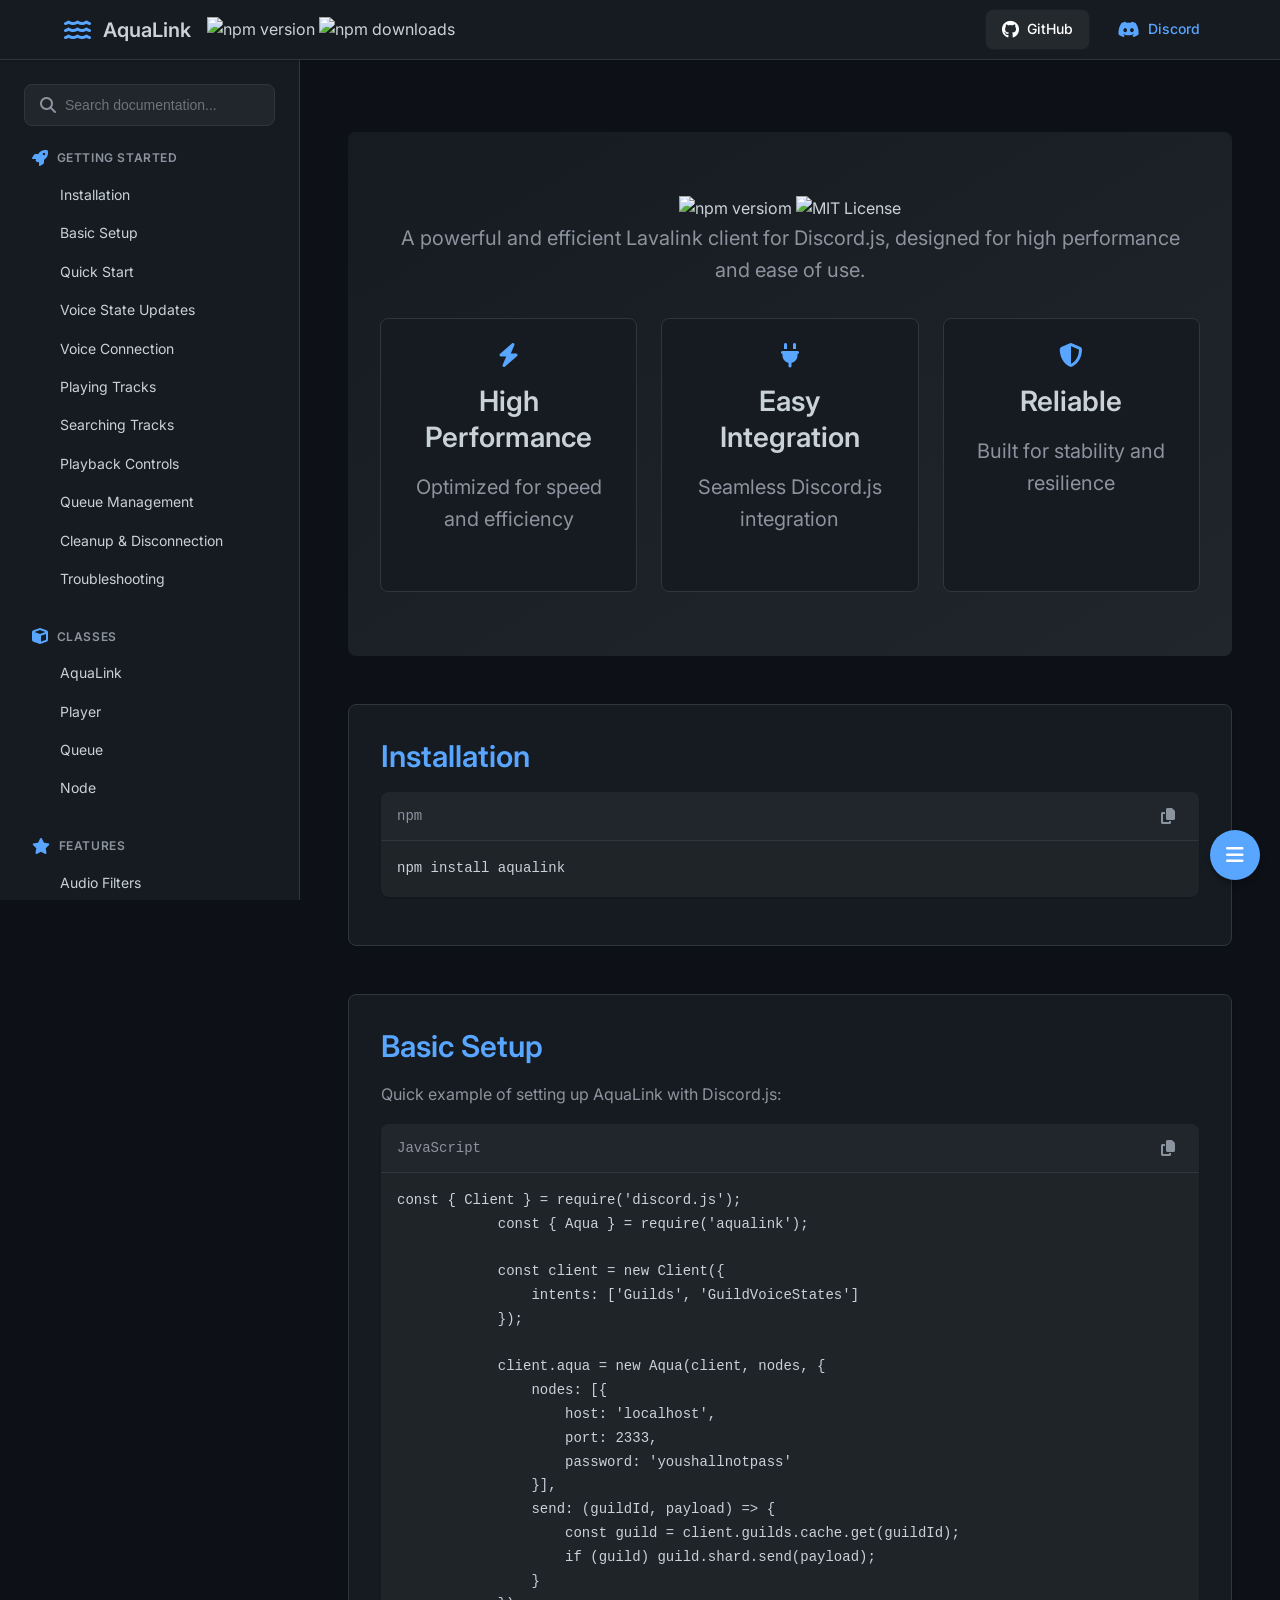
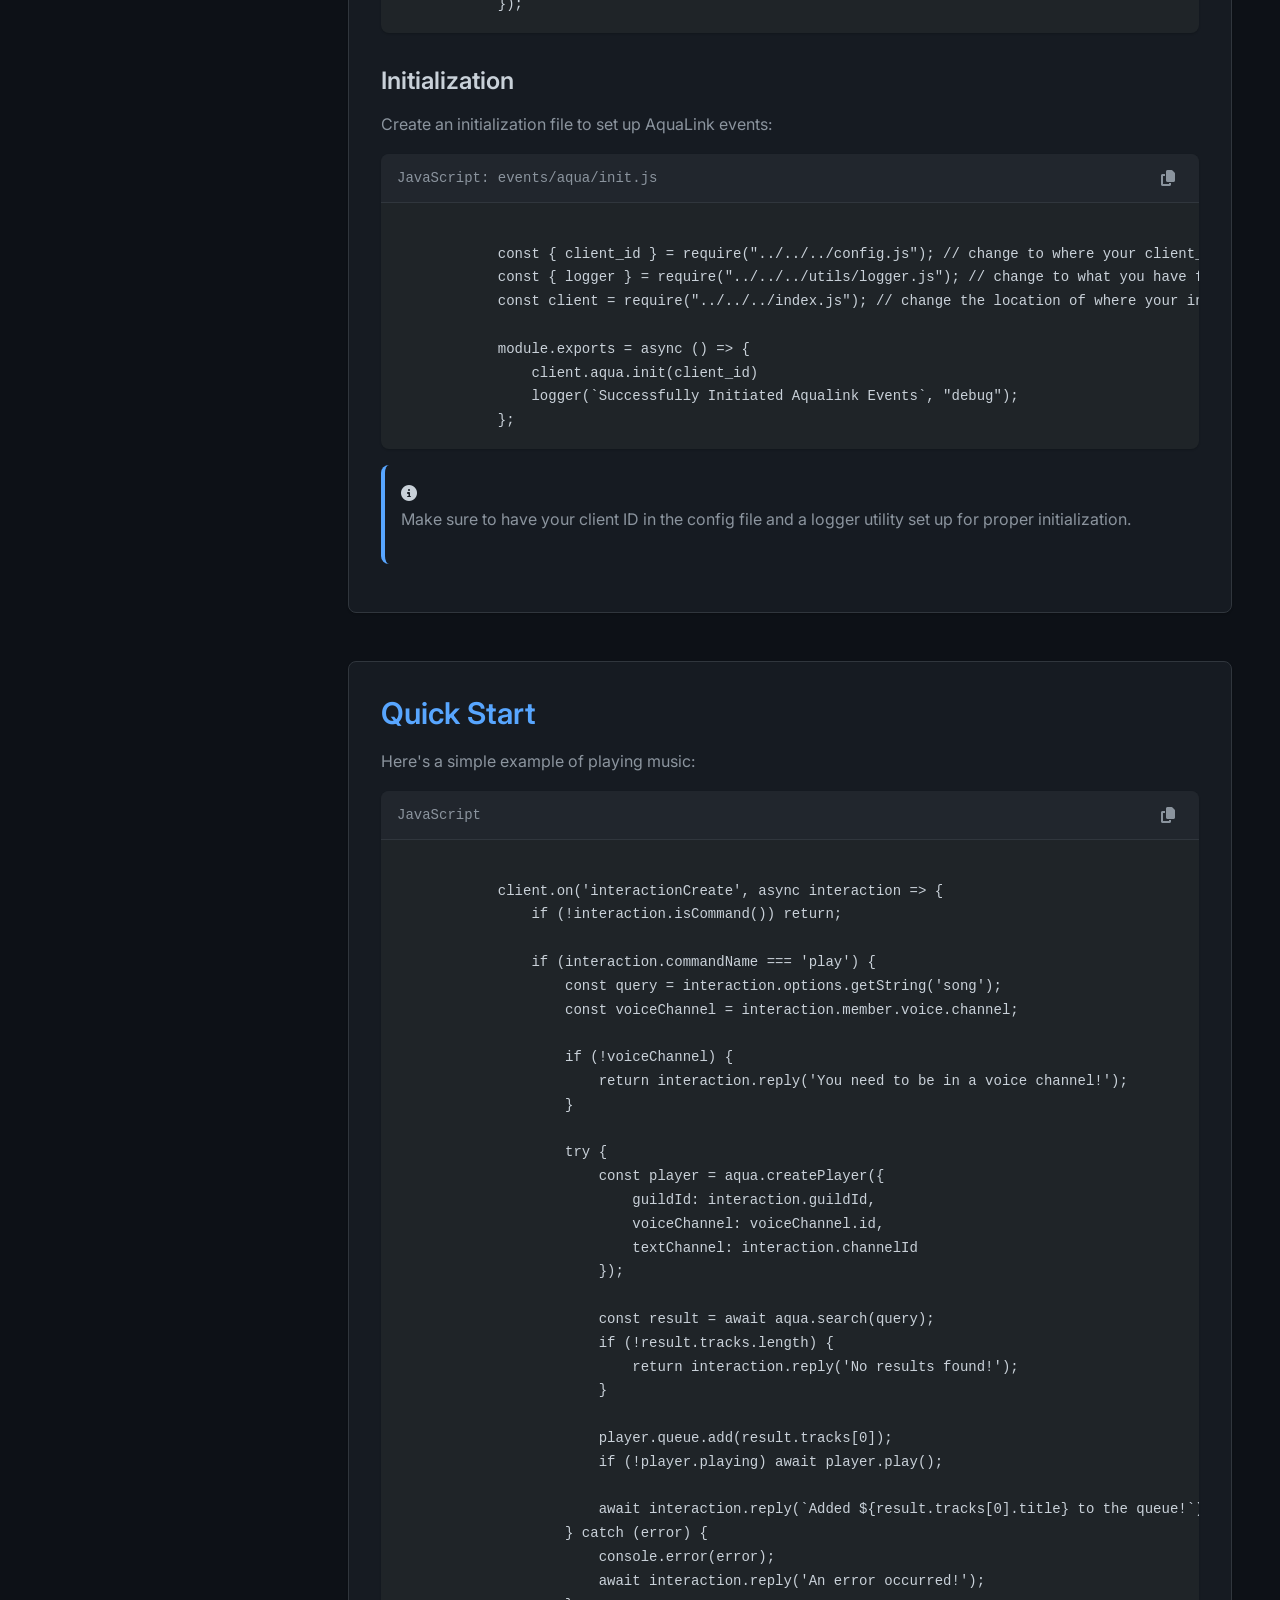
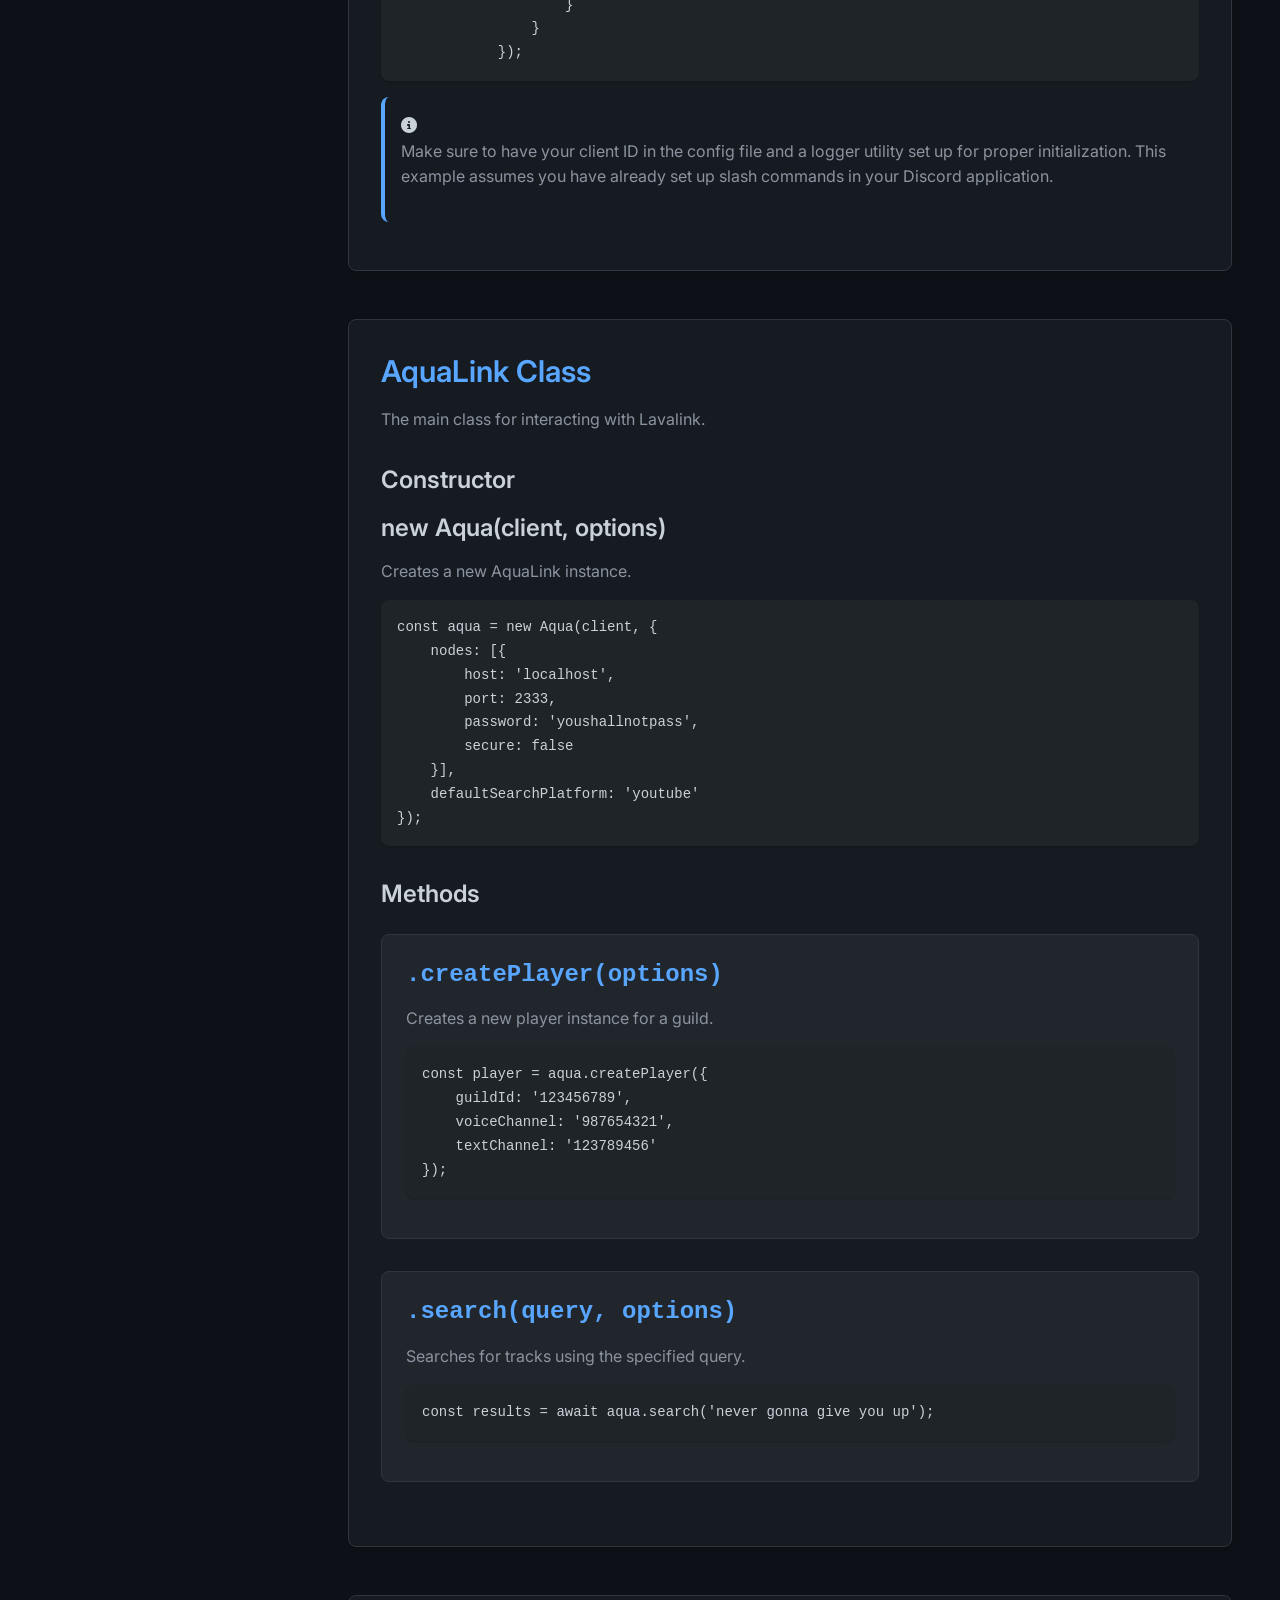
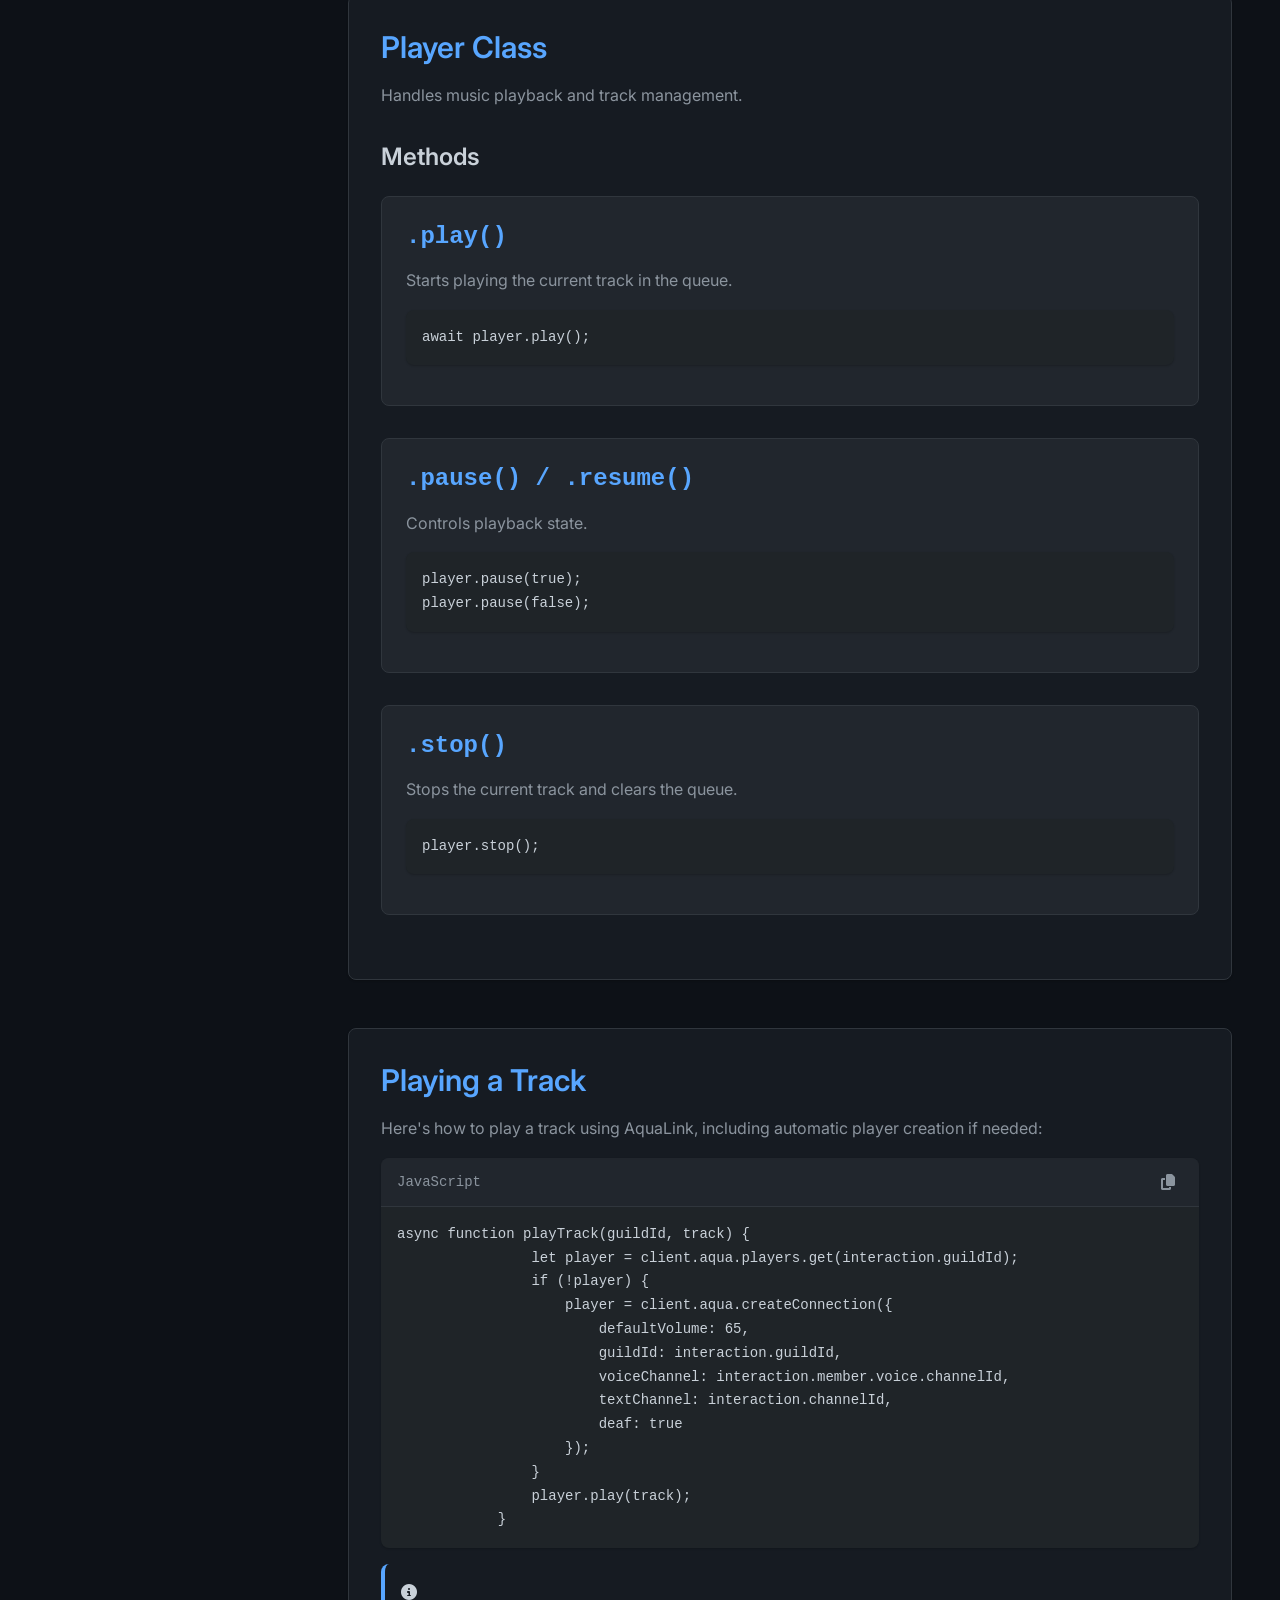
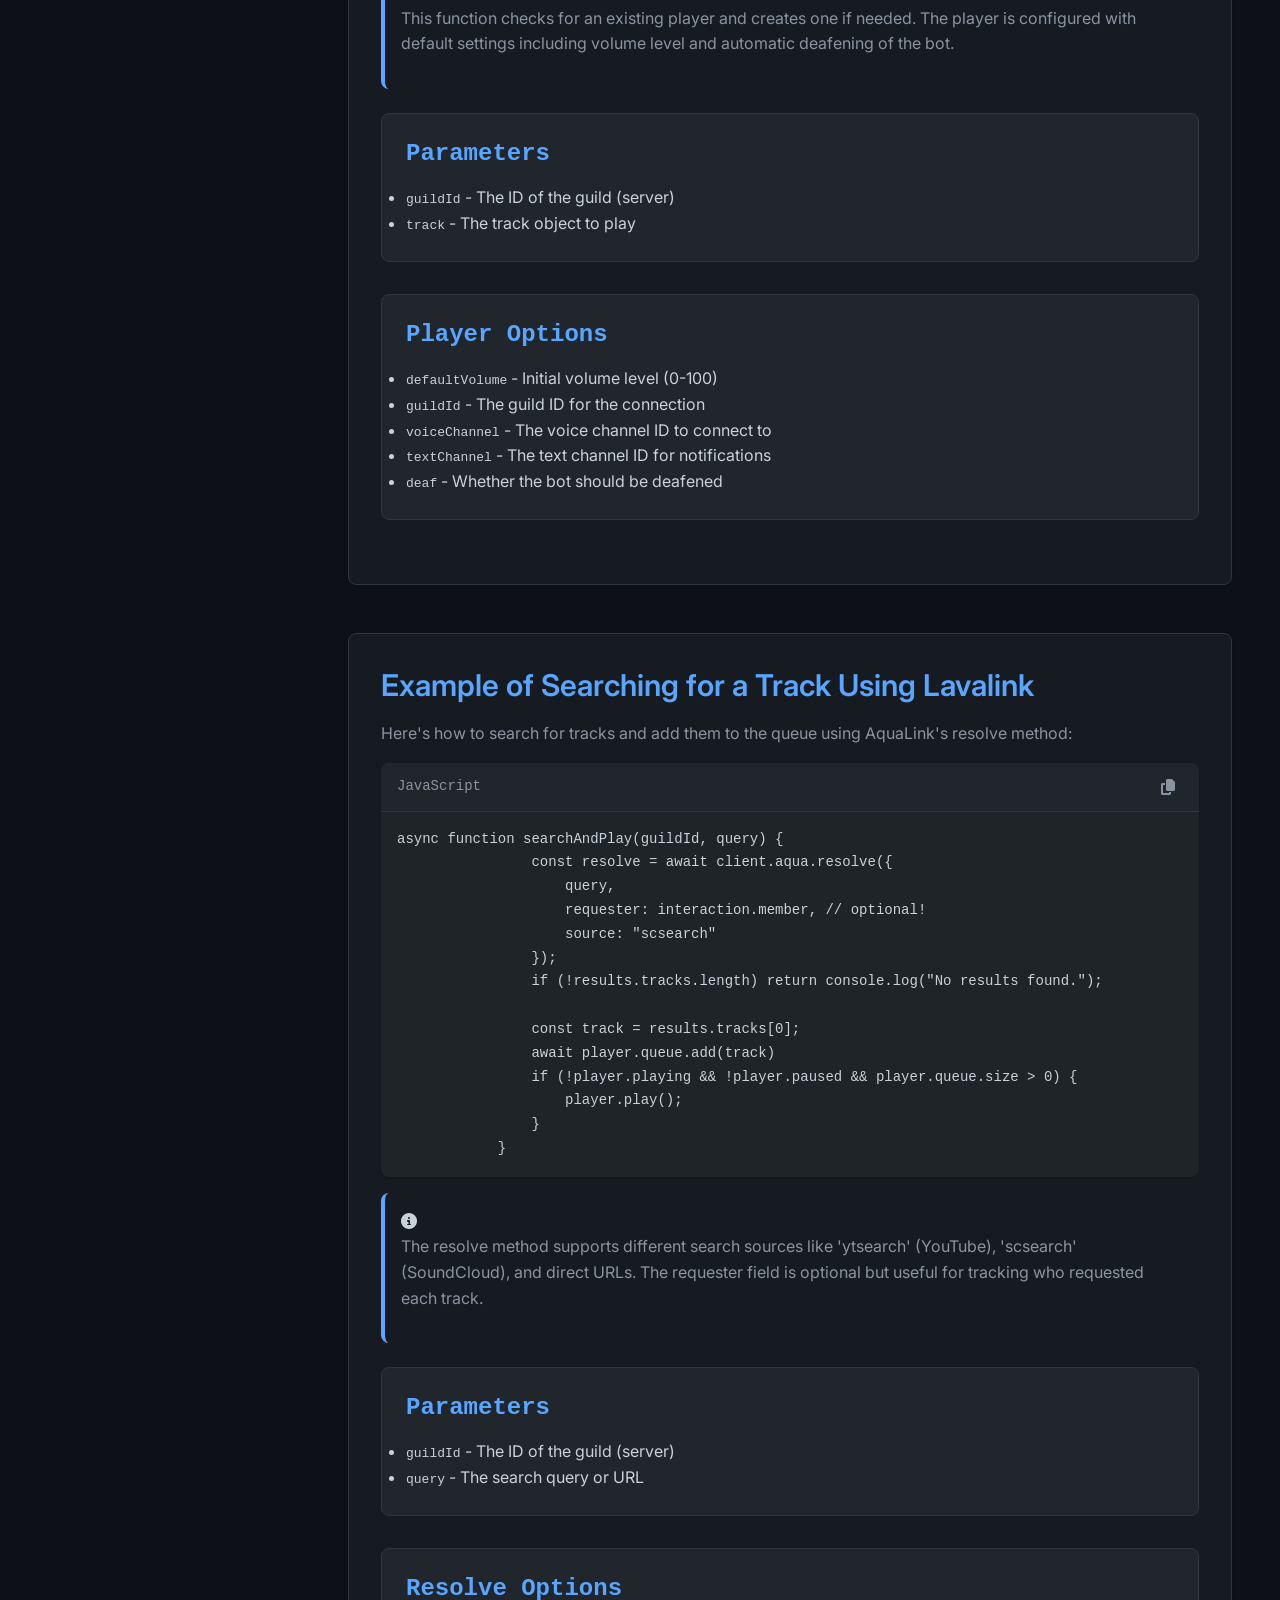
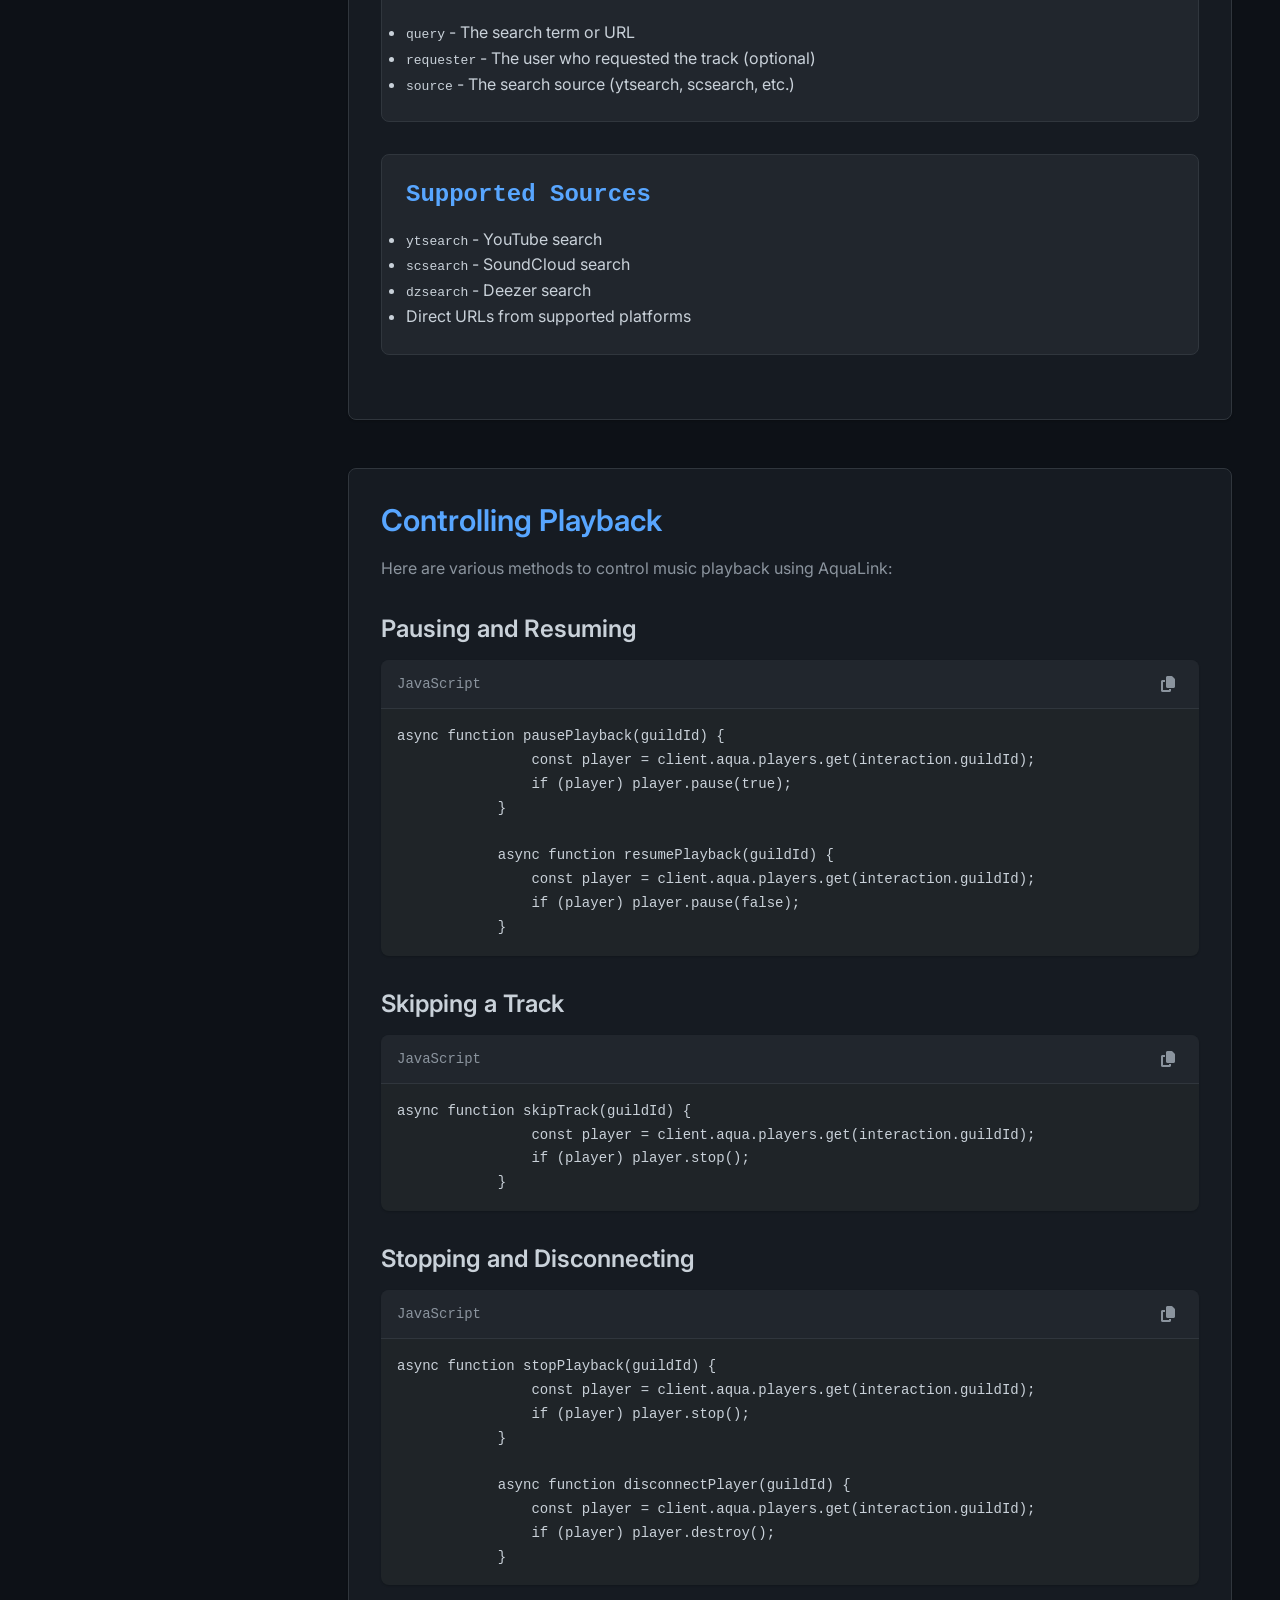
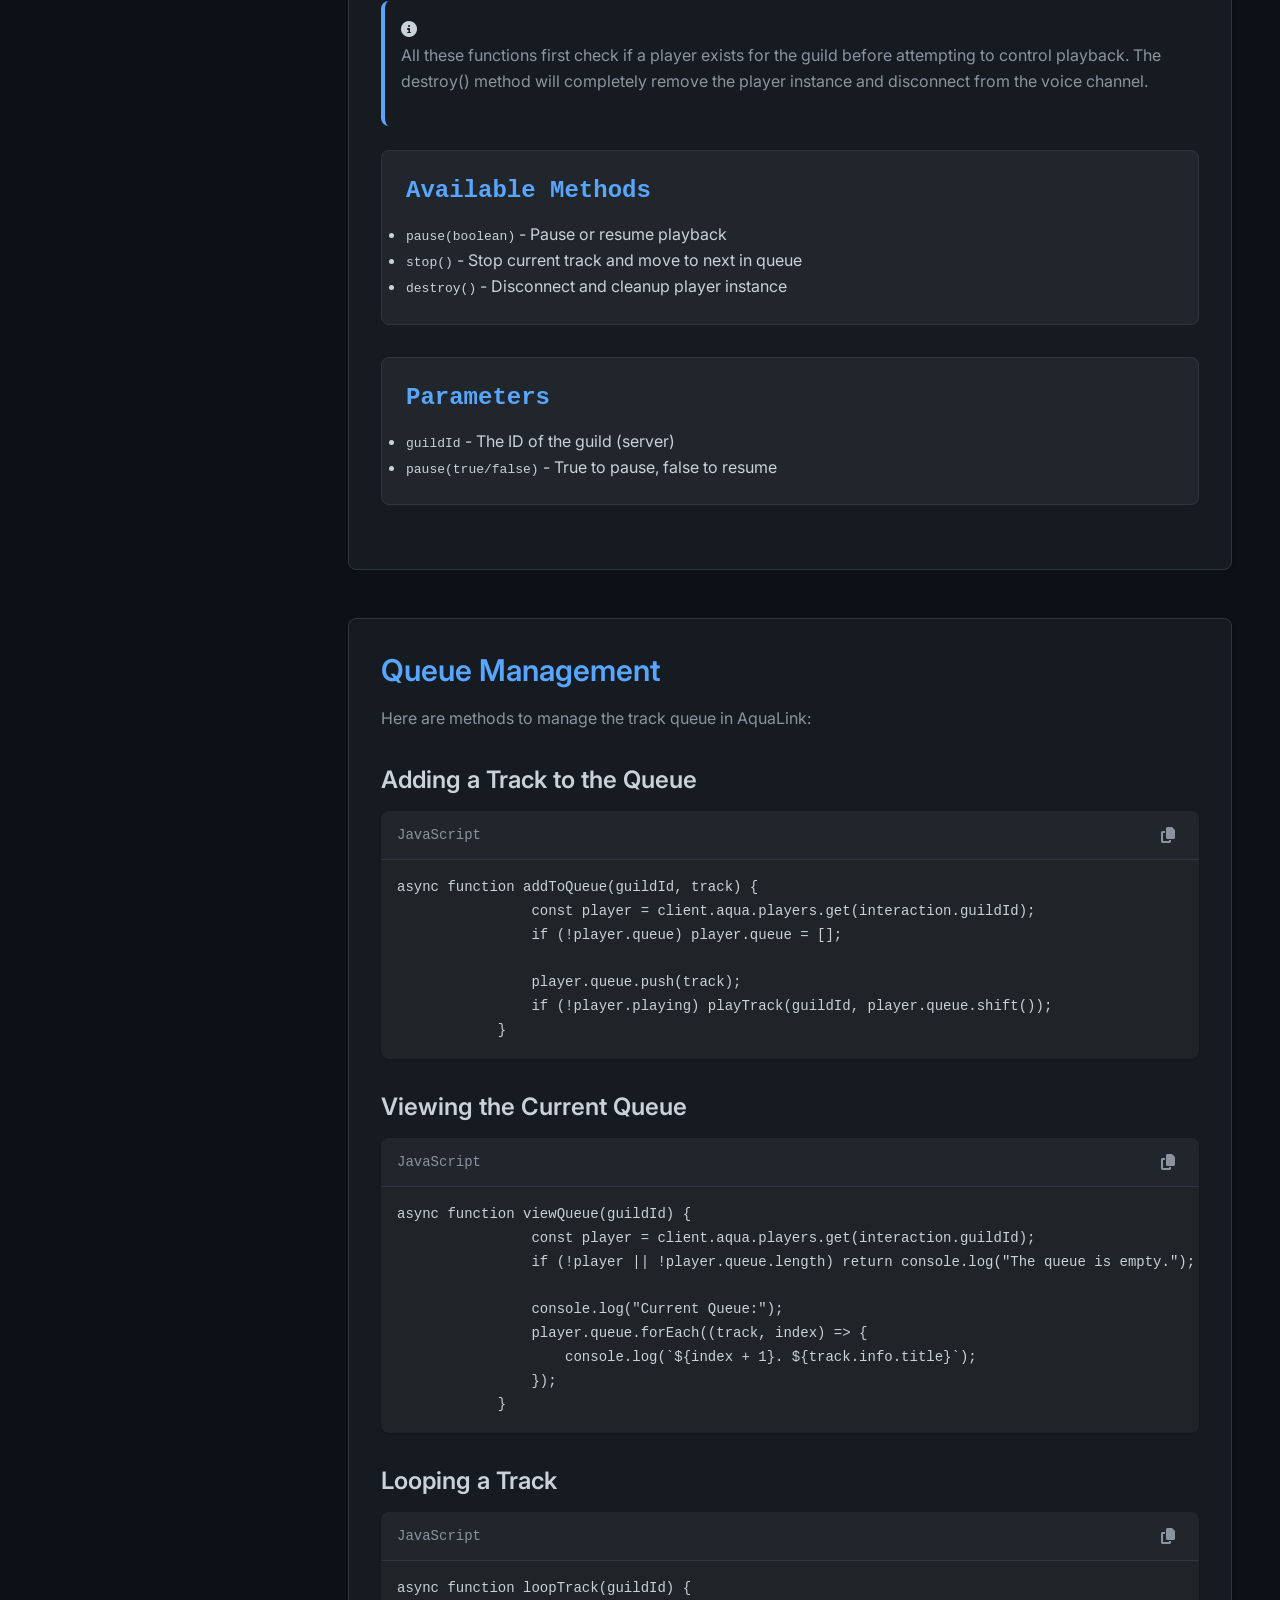
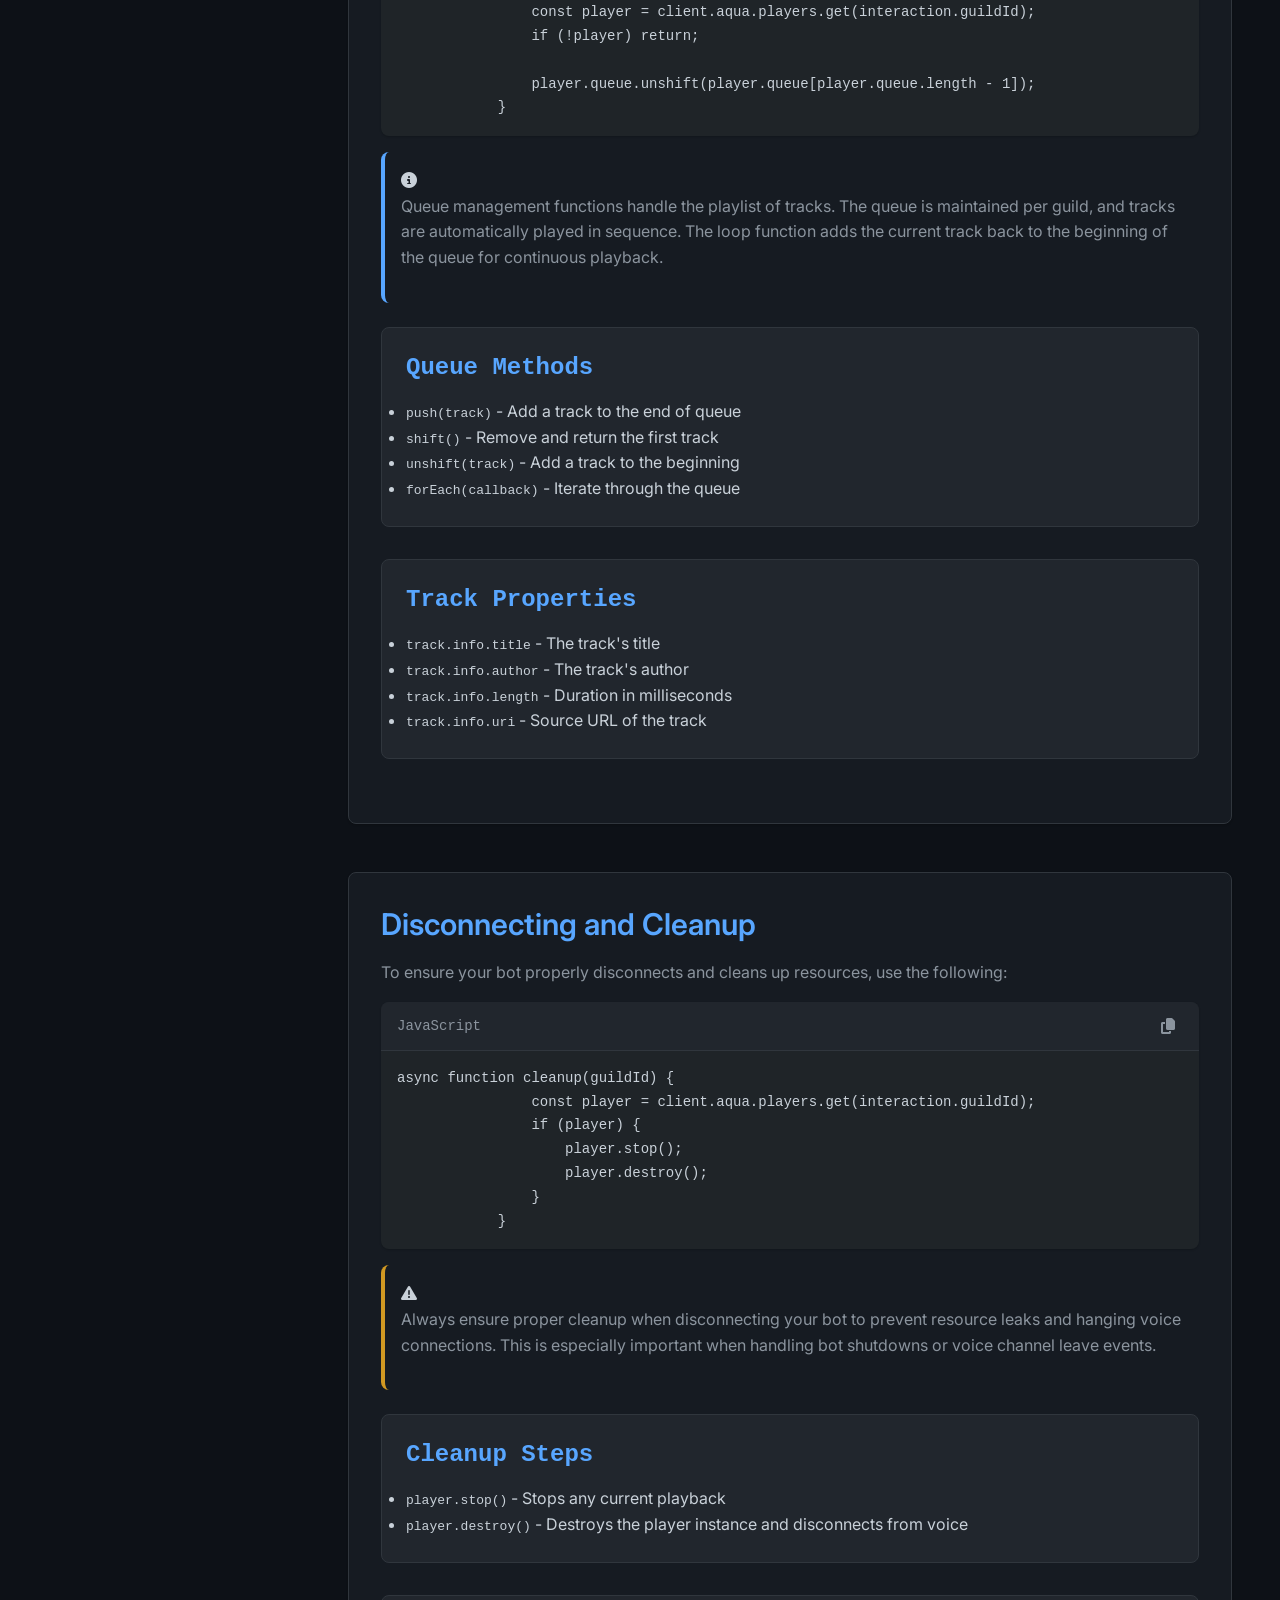
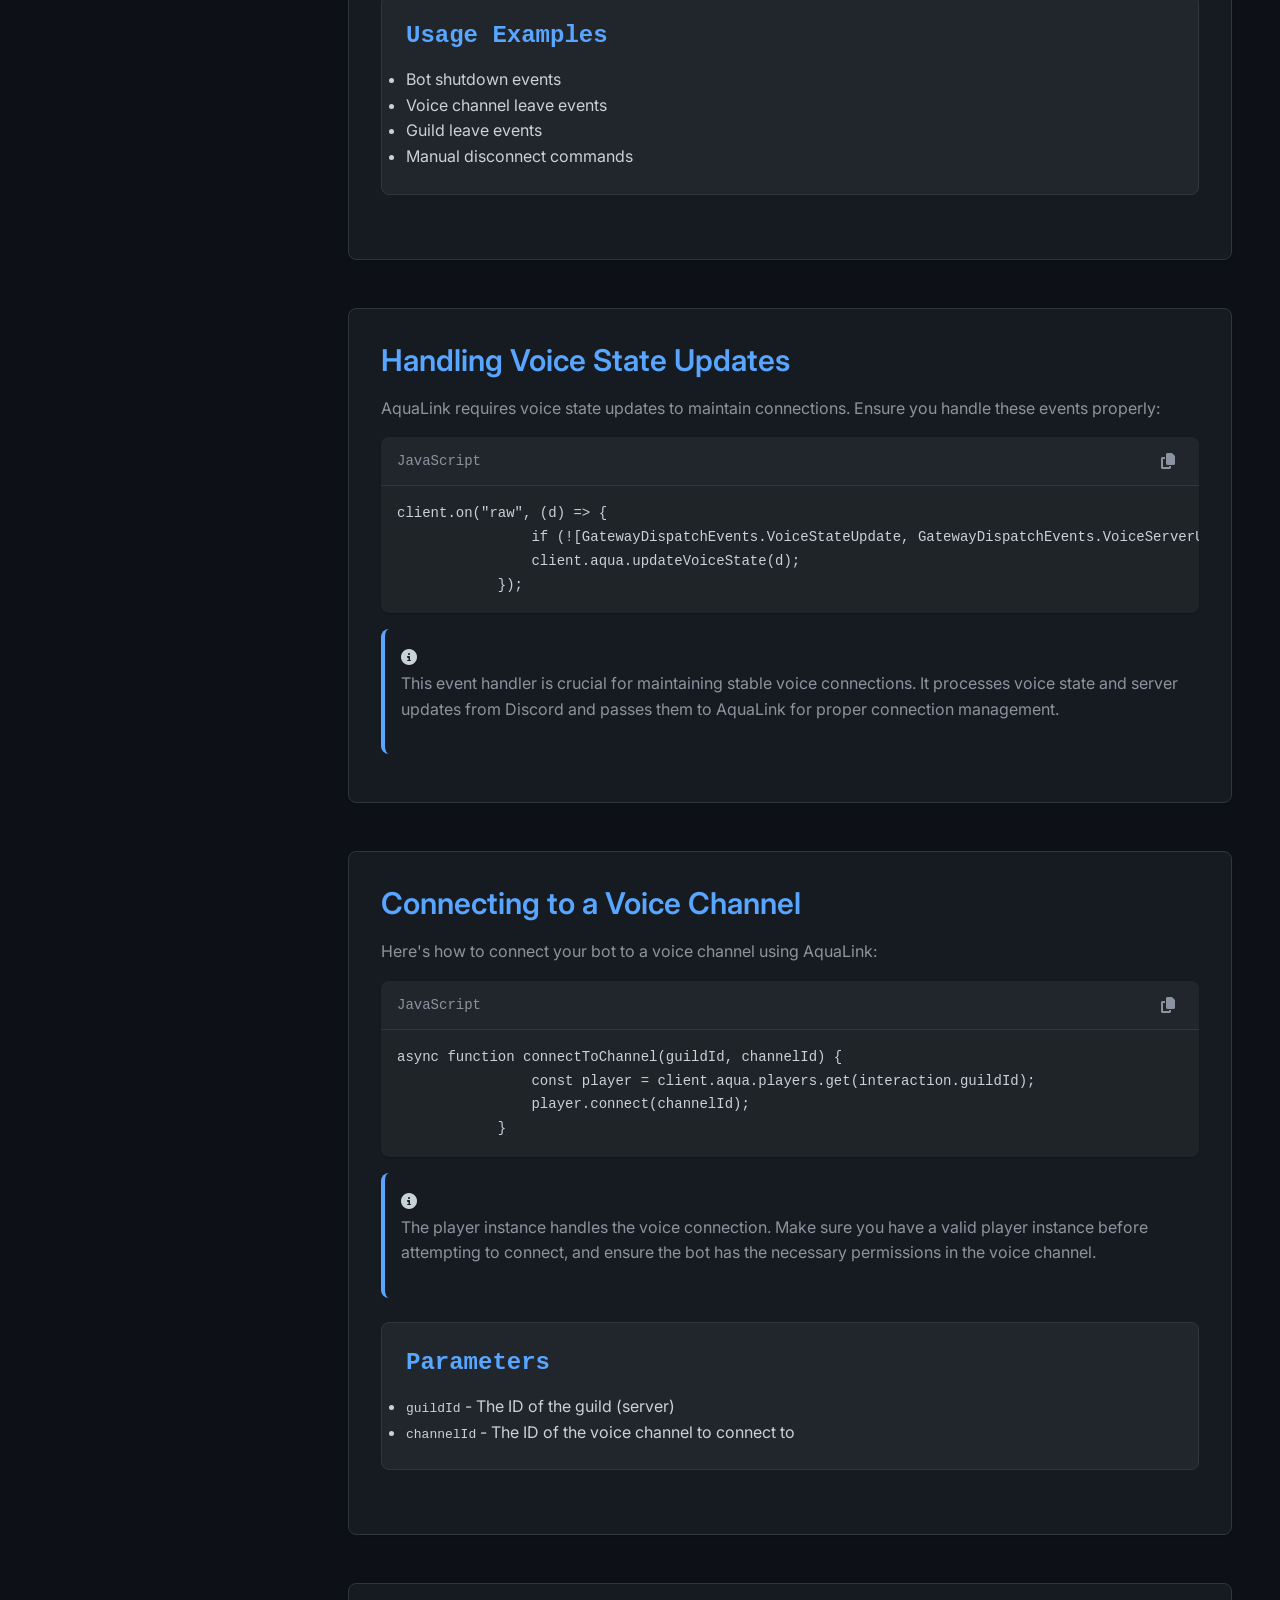
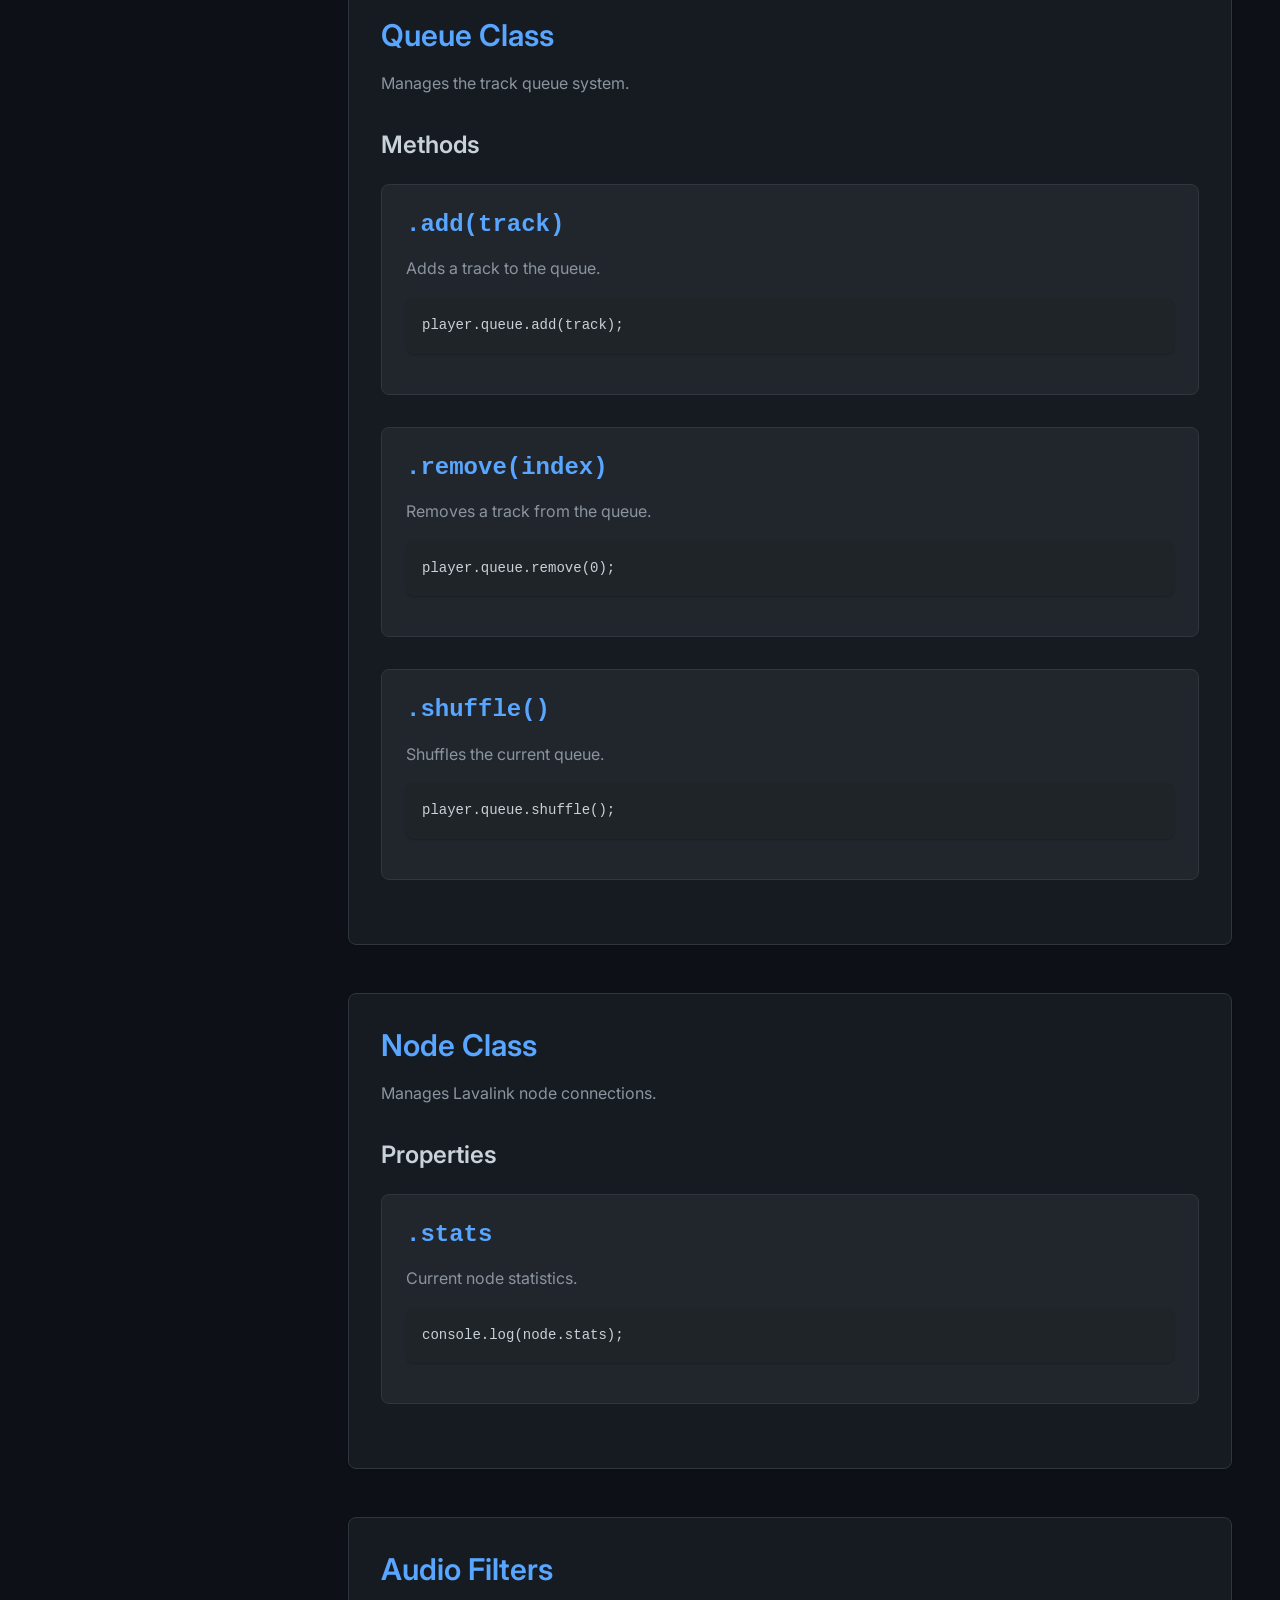
==== commit 5fc31117: "Small fixes" ====
--- a/index.html
+++ b/index.html
@@ -151,7 +151,7 @@
                         </button>
                     </div>
                     <pre><code id="basic-setup-code">const { Client } = require('discord.js');
-            const { AquaLink } = require('aqualink');
+            const { Aqua } = require('aqualink');
             
             const client = new Client({
                 intents: ['Guilds', 'GuildVoiceStates']
@@ -253,10 +253,10 @@
                 
                 <h3>Constructor</h3>
                 <div class="method-block">
-                    <h4>new AquaLink(client, options)</h4>
+                    <h4>new Aqua(client, options)</h4>
                     <p>Creates a new AquaLink instance.</p>
                     <div class="code-block">
-                        <pre><code>const aqua = new AquaLink(client, {
+                        <pre><code>const aqua = new Aqua(client, {
     nodes: [{
         host: 'localhost',
         port: 2333,
@@ -998,7 +998,7 @@
     <footer class="footer">
         <div class="footer-content">
             <div class="footer-left">
-                <p>© 2024 AquaLink. MIT License.</p>
+                <p>© 2025 AquaLink. MIT License.</p>
             </div>
             <div class="footer-right">
                 <a href="https://github.com/ToddyTheNoobDud/AquaLink/issues">Issues</a>
--- a/style.css
+++ b/style.css
@@ -23,6 +23,7 @@
   --transition-speed: 0.3s;
 }
 
+
 [data-theme="light"] {
   --bg-primary: #ffffff;
   --bg-secondary: #f8f9fa;
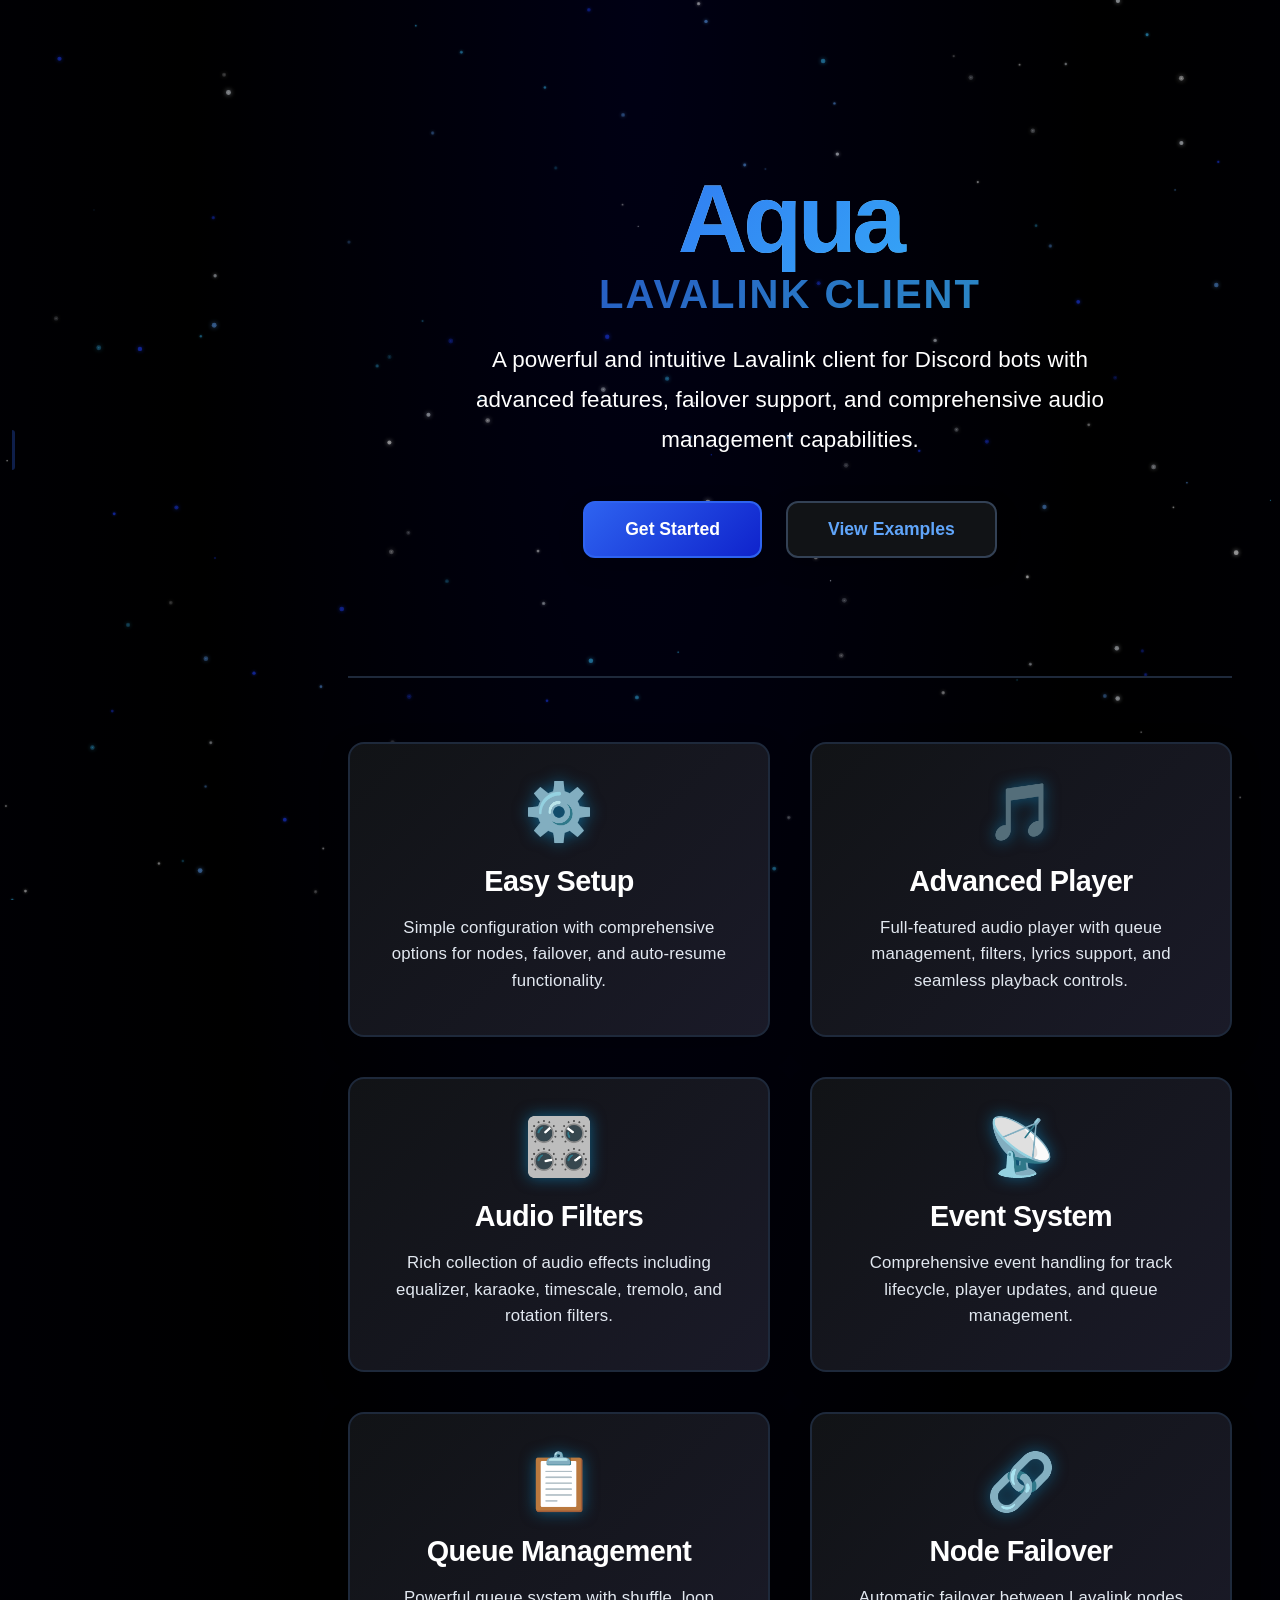
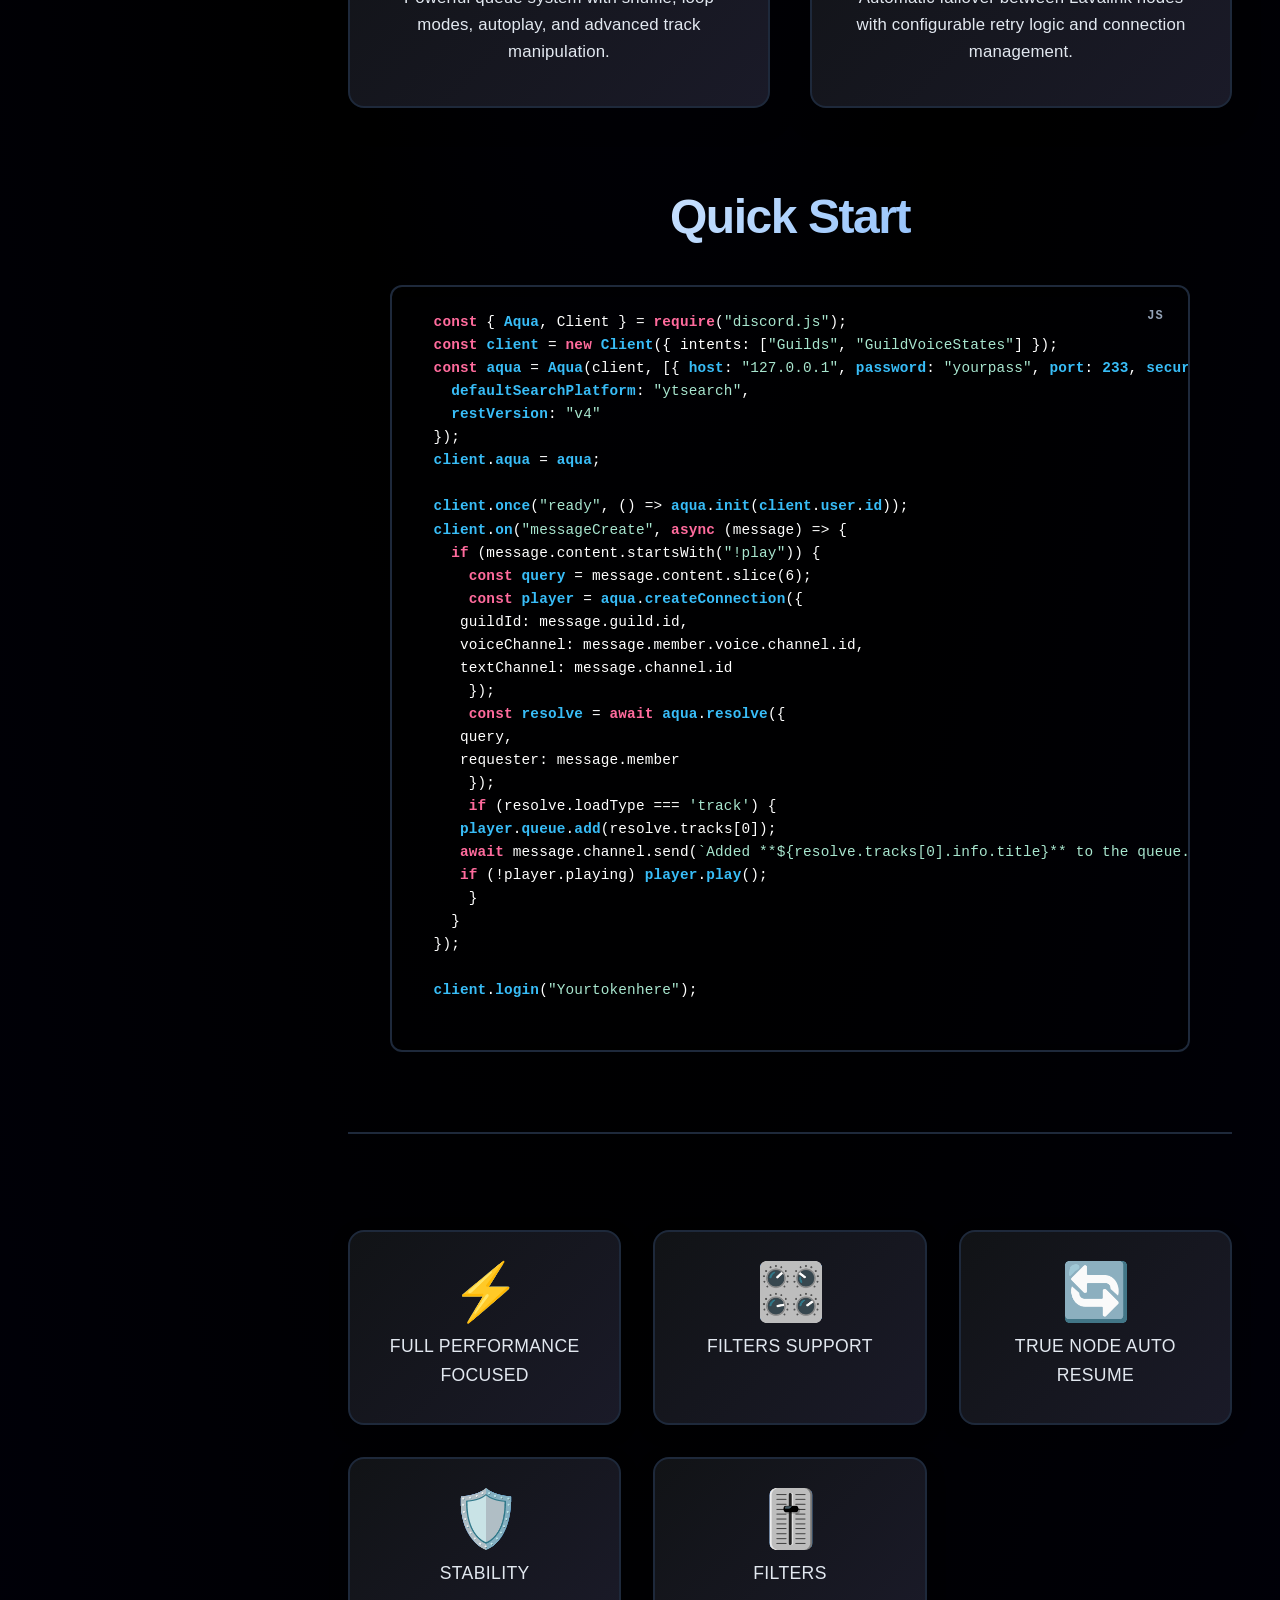
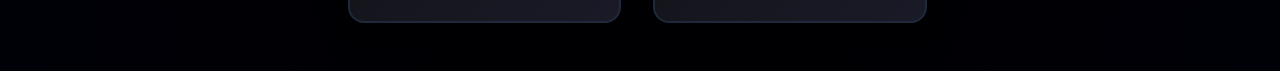
==== commit b72c12ae: "Full rewrite: aqualink website" ====
--- a/index.html
+++ b/index.html
@@ -1,1014 +1,1909 @@
 <!DOCTYPE html>
-
-<html lang="en" data-theme="dark">
-<head>
-    <meta charset="UTF-8">
-    <meta name="viewport" content="width=device-width, initial-scale=1.0">
-    <title>AquaLink | Discord Lavalink Client</title>
-    <meta name="description" content="A powerful Lavalink client for Discord.js, designed for high performance and ease of use">
-    <meta name="keywords" content="lavalink, discord.js, music bot, audio streaming">
-    <meta name="author" content="ToddyTheNoobDud">
-    <link href="https://fonts.googleapis.com/css2?family=Source+Code+Pro:wght@400;600&family=Inter:wght@400;500;600;700&display=swap" rel="stylesheet">
-    <link rel="stylesheet" href="https://cdnjs.cloudflare.com/ajax/libs/font-awesome/6.4.0/css/all.min.css">
-    <link rel="stylesheet" href="style.css">
-    <link rel="icon" type="image/png" href="assets/favicon.png">
-</head>
-<body>
-    <button class="theme-toggle" id="theme-toggle" aria-label="Toggle theme">
-        <i class="fas fa-sun light-icon"></i>
-        <i class="fas fa-moon dark-icon"></i>
-    </button>
-    <button id="sidebar-toggle" class="sidebar-toggle" aria-label="Toggle sidebar">
-        <i class="fas fa-bars"></i>
-    </button>
-    <header class="navbar">
-        <div class="navbar-content">
-            <div class="navbar-left">
-                <a href="#" class="navbar-brand">
-                    <i class="fas fa-water"></i>
-                    <span>AquaLink</span>
-                </a>
-                <div class="badges">
-                    <img src="https://img.shields.io/npm/v/aqualink.svg?color=2962FF&style=flat" alt="npm version">
-                    <img src="https://img.shields.io/badge/downloads-loading-2962FF?style=flat" alt="npm downloads" class="downloads-badge">
-                </div>
-            </div>
-            <div class="social-links">
-                <a href="https://github.com/ToddyTheNoobDud/AquaLink" class="social-button github" target="_blank" rel="noopener">
-                    <i class="fab fa-github"></i>
-                    <span>GitHub</span>
-                </a>
-                <a href="https://discord.gg/BNrPCvgrCf" class="social-button discord" target="_blank" rel="noopener">
-                    <i class="fab fa-discord"></i>
-                    <span>Discord</span>
-                </a>
-            </div>
-        </div>
-    </header>
-    <div class="container">
-        <aside class="sidebar">
-            <div class="search-container">
-                <div class="search-box">
-                    <i class="fas fa-search search-icon"></i>
-                    <input type="text" placeholder="Search documentation..." id="search-input">
-                </div>  
-            </div>
-
-            <div class="nav-section">
-                <h3>
-                    <i class="fas fa-rocket"></i>
-                    Getting Started
-                </h3>
-                <ul>
-                    <li><a href="#installation">Installation</a></li>
-                    <li><a href="#basic-setup">Basic Setup</a></li>
-                    <li><a href="#quick-start">Quick Start</a></li>
-                    <li><a href="#voice-state">Voice State Updates</a></li>
-                    <li><a href="#voice-connect">Voice Connection</a></li>
-                    <li><a href="#playing-track">Playing Tracks</a></li>
-                    <li><a href="#search-track">Searching Tracks</a></li>
-                    <li><a href="#playback-control">Playback Controls</a></li>
-                    <li><a href="#queue-management">Queue Management</a></li>
-                    <li><a href="#cleanup">Cleanup & Disconnection</a></li>
-                    <li><a href="#troubleshooting">Troubleshooting</a></li>
-                </ul>
-            </div>
-                <div class="nav-section">
-                    <h3>
-                        <i class="fas fa-cube"></i>
-                        Classes
-                    </h3>
-                    <ul>
-                        <li><a href="#aqualink-class">AquaLink</a></li>
-                        <li><a href="#player-class">Player</a></li>
-                        <li><a href="#queue-class">Queue</a></li>
-                        <li><a href="#node-class">Node</a></li>
-                    </ul>
-                </div>
-                <div class="nav-section">
-                    <h3>
-                        <i class="fas fa-star"></i>
-                        Features
-                    </h3>
-                    <ul>
-                        <li><a href="#filters-section">Audio Filters</a></li>
-                        <li><a href="#events-section">Events</a></li>
-                        <li><a href="#error-handling-section">Error Handling</a></li>
-                    </ul>
-                </div>
-            </nav>
-        </aside>
-        <main class="content">
-            <section class="hero-section">
-                <div class="badges">
-                    <img src="https://img.shields.io/npm/v/aqualink.svg?color=2962FF&style=flat" alt="npm versiom">
-                    <img src="https://img.shields.io/badge/license-MIT-2962FF?style=flat" alt="MIT License" class="license-badge">
-                </div>
-
-                <p class="package-description">
-                    A powerful and efficient Lavalink client for Discord.js, designed for high performance and ease of use.
-                </p>
-
-                <div class="feature-grid">
-                    <div class="feature-card">
-                        <i class="fas fa-bolt"></i>
-                        <h3>High Performance</h3>
-                        <p>Optimized for speed and efficiency</p>
-                    </div>
-                    <div class="feature-card">
-                        <i class="fas fa-plug"></i>
-                        <h3>Easy Integration</h3>
-                        <p>Seamless Discord.js integration</p>
-                    </div>
-                    <div class="feature-card">
-                        <i class="fas fa-shield-alt"></i>
-                        <h3>Reliable</h3>
-                        <p>Built for stability and resilience</p>
-                    </div>
-                </div>
-            </section>
-            <section id="installation" class="content-section">
-                <h2>Installation</h2>
-                <div class="code-block">
-                    <div class="code-header">
-                        <span>npm</span>
-                        <button class="copy-btn" data-clipboard-target="#install-npm">
-                            <i class="fas fa-copy"></i>
-                        </button>
-                    </div>
-                    <pre><code id="install-npm">npm install aqualink</code></pre>
-                </div>
-            </section>
-
-            <section id="basic-setup" class="content-section">
-                <h2>Basic Setup</h2>
-                <p>Quick example of setting up AquaLink with Discord.js:</p>
-                <div class="code-block">
-                    <div class="code-header">
-                        <span>JavaScript</span>
-                        <button class="copy-btn" data-clipboard-target="#basic-setup-code">
-                            <i class="fas fa-copy"></i>
-                        </button>
-                    </div>
-                    <pre><code id="basic-setup-code">const { Client } = require('discord.js');
-            const { Aqua } = require('aqualink');
-            
-            const client = new Client({
-                intents: ['Guilds', 'GuildVoiceStates']
-            });
-            
-            client.aqua = new Aqua(client, nodes, {
-                nodes: [{
-                    host: 'localhost',
-                    port: 2333,
-                    password: 'youshallnotpass'
-                }],
-                send: (guildId, payload) => {
-                    const guild = client.guilds.cache.get(guildId);
-                    if (guild) guild.shard.send(payload);
-                }
-            });</code></pre>
-                </div>
-            
-                <h3>Initialization</h3>
-                <p>Create an initialization file to set up AquaLink events:</p>
-                <div class="code-block">
-                    <div class="code-header">
-                        <span>JavaScript: events/aqua/init.js</span>
-                        <button class="copy-btn" data-clipboard-target="#init-code">
-                            <i class="fas fa-copy"></i>
-                        </button>
-                    </div>
-                    <pre><code id="init-code">
-            const { client_id } = require("../../../config.js"); // change to where your client_id is located.
-            const { logger } = require("../../../utils/logger.js"); // change to what you have for logging.
-            const client = require("../../../index.js"); // change the location of where your index/bot.js is located.
-            
-            module.exports = async () => {
-                client.aqua.init(client_id)
-                logger(`Successfully Initiated Aqualink Events`, "debug");
-            };</code></pre>
-                </div>
-                <div class="alert alert-info">
-                    <i class="fas fa-info-circle"></i>
-                    <p>Make sure to have your client ID in the config file and a logger utility set up for proper initialization.</p>
-                </div>
-            </section>
-
-            <section id="quick-start" class="content-section">
-                <h2>Quick Start</h2>
-                <p>Here's a simple example of playing music:</p>
-                <div class="code-block">
-                    <div class="code-header">
-                        <span>JavaScript</span>
-                        <button class="copy-btn" data-clipboard-target="#quick-start-code">
-                            <i class="fas fa-copy"></i>
-                        </button>
-                    </div>
-                    <pre><code id="quick-start-code">
-            client.on('interactionCreate', async interaction => {
-                if (!interaction.isCommand()) return;
-            
-                if (interaction.commandName === 'play') {
-                    const query = interaction.options.getString('song');
-                    const voiceChannel = interaction.member.voice.channel;
-            
-                    if (!voiceChannel) {
-                        return interaction.reply('You need to be in a voice channel!');
-                    }
-            
-                    try {
-                        const player = aqua.createPlayer({
-                            guildId: interaction.guildId,
-                            voiceChannel: voiceChannel.id,
-                            textChannel: interaction.channelId
-                        });
-            
-                        const result = await aqua.search(query);
-                        if (!result.tracks.length) {
-                            return interaction.reply('No results found!');
-                        }
-            
-                        player.queue.add(result.tracks[0]);
-                        if (!player.playing) await player.play();
-            
-                        await interaction.reply(`Added ${result.tracks[0].title} to the queue!`);
-                    } catch (error) {
-                        console.error(error);
-                        await interaction.reply('An error occurred!');
-                    }
-                }
-            });</code></pre>
-                </div>
-            
-                <div class="alert alert-info">
-                    <i class="fas fa-info-circle"></i>
-                    <p>Make sure to have your client ID in the config file and a logger utility set up for proper initialization. This example assumes you have already set up slash commands in your Discord application.</p>
-                </div>
-            </section>
-
-            <section id="aqualink-class" class="content-section">
-                <h2>AquaLink Class</h2>
-                <p>The main class for interacting with Lavalink.</p>
-                
-                <h3>Constructor</h3>
-                <div class="method-block">
-                    <h4>new Aqua(client, options)</h4>
-                    <p>Creates a new AquaLink instance.</p>
-                    <div class="code-block">
-                        <pre><code>const aqua = new Aqua(client, {
-    nodes: [{
-        host: 'localhost',
-        port: 2333,
-        password: 'youshallnotpass',
-        secure: false
-    }],
-    defaultSearchPlatform: 'youtube'
-});</code></pre>
-                    </div>
-                </div>
-
-                <h3>Methods</h3>
-                <div class="method-list">
-                    <div class="method-item">
-                        <h4>.createPlayer(options)</h4>
-                        <p>Creates a new player instance for a guild.</p>
-                        <div class="code-block">
-                            <pre><code>const player = aqua.createPlayer({
-    guildId: '123456789',
-    voiceChannel: '987654321',
-    textChannel: '123789456'
-});</code></pre>
-                        </div>
-                    </div>
-
-                    <div class="method-item">
-                        <h4>.search(query, options)</h4>
-                        <p>Searches for tracks using the specified query.</p>
-                        <div class="code-block">
-                            <pre><code>const results = await aqua.search('never gonna give you up');</code></pre>
-                        </div>
-                    </div>
-                </div>
-            </section>
-
-            <section id="player-class" class="content-section">
-                <h2>Player Class</h2>
-                <p>Handles music playback and track management.</p>
-
-                <h3>Methods</h3>
-                <div class="method-list">
-                    <div class="method-item">
-                        <h4>.play()</h4>
-                        <p>Starts playing the current track in the queue.</p>
-                        <div class="code-block">
-                            <pre><code>await player.play();</code></pre>
-                        </div>
-                    </div>
-
-                    <div class="method-item">
-                        <h4>.pause() / .resume()</h4>
-                        <p>Controls playback state.</p>
-                        <div class="code-block">
-                            <pre><code>player.pause(true);
-player.pause(false);</code></pre>
-                        </div>
-                    </div>
-
-                    <div class="method-item">
-                        <h4>.stop()</h4>
-                        <p>Stops the current track and clears the queue.</p>
-                        <div class="code-block">
-                            <pre><code>player.stop();</code></pre>
-                        </div>
-                    </div>
-                </div>
-            </section>
-            <section id="playing-track" class="content-section">
-                <h2>Playing a Track</h2>
-                <p>Here's how to play a track using AquaLink, including automatic player creation if needed:</p>
-                <div class="code-block">
-                    <div class="code-header">
-                        <span>JavaScript</span>
-                        <button class="copy-btn" data-clipboard-target="#play-track-code">
-                            <i class="fas fa-copy"></i>
-                        </button>
-                    </div>
-                    <pre><code id="play-track-code">async function playTrack(guildId, track) {
-                let player = client.aqua.players.get(interaction.guildId);
-                if (!player) {
-                    player = client.aqua.createConnection({
-                        defaultVolume: 65,
-                        guildId: interaction.guildId,
-                        voiceChannel: interaction.member.voice.channelId,
-                        textChannel: interaction.channelId,
-                        deaf: true
-                    });
-                }
-                player.play(track);
-            }</code></pre>
-                </div>
-            
-                <div class="alert alert-info">
-                    <i class="fas fa-info-circle"></i>
-                    <p>This function checks for an existing player and creates one if needed. The player is configured with default settings including volume level and automatic deafening of the bot.</p>
-                </div>
-            
-                <div class="method-list">
-                    <div class="method-item">
-                        <h4>Parameters</h4>
-                        <ul>
-                            <li><code>guildId</code> - The ID of the guild (server)</li>
-                            <li><code>track</code> - The track object to play</li>
-                        </ul>
-                    </div>
-                    <div class="method-item">
-                        <h4>Player Options</h4>
-                        <ul>
-                            <li><code>defaultVolume</code> - Initial volume level (0-100)</li>
-                            <li><code>guildId</code> - The guild ID for the connection</li>
-                            <li><code>voiceChannel</code> - The voice channel ID to connect to</li>
-                            <li><code>textChannel</code> - The text channel ID for notifications</li>
-                            <li><code>deaf</code> - Whether the bot should be deafened</li>
-                        </ul>
-                    </div>
-                </div>
-            </section>
-            <section id="search-track" class="content-section">
-                <h2>Example of Searching for a Track Using Lavalink</h2>
-                <p>Here's how to search for tracks and add them to the queue using AquaLink's resolve method:</p>
-                <div class="code-block">
-                    <div class="code-header">
-                        <span>JavaScript</span>
-                        <button class="copy-btn" data-clipboard-target="#search-track-code">
-                            <i class="fas fa-copy"></i>
-                        </button>
-                    </div>
-                    <pre><code id="search-track-code">async function searchAndPlay(guildId, query) {
-                const resolve = await client.aqua.resolve({
-                    query,
-                    requester: interaction.member, // optional!
-                    source: "scsearch"
-                });
-                if (!results.tracks.length) return console.log("No results found.");
-            
-                const track = results.tracks[0]; 
-                await player.queue.add(track)
-                if (!player.playing && !player.paused && player.queue.size > 0) {
-                    player.play();
-                }
-            }</code></pre>
-                </div>
-            
-                <div class="alert alert-info">
-                    <i class="fas fa-info-circle"></i>
-                    <p>The resolve method supports different search sources like 'ytsearch' (YouTube), 'scsearch' (SoundCloud), and direct URLs. The requester field is optional but useful for tracking who requested each track.</p>
-                </div>
-            
-                <div class="method-list">
-                    <div class="method-item">
-                        <h4>Parameters</h4>
-                        <ul>
-                            <li><code>guildId</code> - The ID of the guild (server)</li>
-                            <li><code>query</code> - The search query or URL</li>
-                        </ul>
-                    </div>
-                    <div class="method-item">
-                        <h4>Resolve Options</h4>
-                        <ul>
-                            <li><code>query</code> - The search term or URL</li>
-                            <li><code>requester</code> - The user who requested the track (optional)</li>
-                            <li><code>source</code> - The search source (ytsearch, scsearch, etc.)</li>
-                        </ul>
-                    </div>
-                    <div class="method-item">
-                        <h4>Supported Sources</h4>
-                        <ul>
-                            <li><code>ytsearch</code> - YouTube search</li>
-                            <li><code>scsearch</code> - SoundCloud search</li>
-                            <li><code>dzsearch</code> - Deezer search</li>
-                            <li>Direct URLs from supported platforms</li>
-                        </ul>
-                    </div>
-                </div>
-            </section>
-            <section id="playback-control" class="content-section">
-                <h2>Controlling Playback</h2>
-                <p>Here are various methods to control music playback using AquaLink:</p>
-            
-                <h3>Pausing and Resuming</h3>
-                <div class="code-block">
-                    <div class="code-header">
-                        <span>JavaScript</span>
-                        <button class="copy-btn" data-clipboard-target="#pause-resume-code">
-                            <i class="fas fa-copy"></i>
-                        </button>
-                    </div>
-                    <pre><code id="pause-resume-code">async function pausePlayback(guildId) {
-                const player = client.aqua.players.get(interaction.guildId);
-                if (player) player.pause(true);
-            }
-            
-            async function resumePlayback(guildId) {
-                const player = client.aqua.players.get(interaction.guildId);
-                if (player) player.pause(false);
-            }</code></pre>
-                </div>
-            
-                <h3>Skipping a Track</h3>
-                <div class="code-block">
-                    <div class="code-header">
-                        <span>JavaScript</span>
-                        <button class="copy-btn" data-clipboard-target="#skip-code">
-                            <i class="fas fa-copy"></i>
-                        </button>
-                    </div>
-                    <pre><code id="skip-code">async function skipTrack(guildId) {
-                const player = client.aqua.players.get(interaction.guildId);
-                if (player) player.stop();
-            }</code></pre>
-                </div>
-            
-                <h3>Stopping and Disconnecting</h3>
-                <div class="code-block">
-                    <div class="code-header">
-                        <span>JavaScript</span>
-                        <button class="copy-btn" data-clipboard-target="#stop-disconnect-code">
-                            <i class="fas fa-copy"></i>
-                        </button>
-                    </div>
-                    <pre><code id="stop-disconnect-code">async function stopPlayback(guildId) {
-                const player = client.aqua.players.get(interaction.guildId);
-                if (player) player.stop();
-            }
-            
-            async function disconnectPlayer(guildId) {
-                const player = client.aqua.players.get(interaction.guildId);
-                if (player) player.destroy();
-            }</code></pre>
-                </div>
-            
-                <div class="alert alert-info">
-                    <i class="fas fa-info-circle"></i>
-                    <p>All these functions first check if a player exists for the guild before attempting to control playback. The destroy() method will completely remove the player instance and disconnect from the voice channel.</p>
-                </div>
-            
-                <div class="method-list">
-                    <div class="method-item">
-                        <h4>Available Methods</h4>
-                        <ul>
-                            <li><code>pause(boolean)</code> - Pause or resume playback</li>
-                            <li><code>stop()</code> - Stop current track and move to next in queue</li>
-                            <li><code>destroy()</code> - Disconnect and cleanup player instance</li>
-                        </ul>
-                    </div>
-                    <div class="method-item">
-                        <h4>Parameters</h4>
-                        <ul>
-                            <li><code>guildId</code> - The ID of the guild (server)</li>
-                            <li><code>pause(true/false)</code> - True to pause, false to resume</li>
-                        </ul>
-                    </div>
-                </div>
-            </section>
-            <section id="queue-management" class="content-section">
-                <h2>Queue Management</h2>
-                <p>Here are methods to manage the track queue in AquaLink:</p>
-            
-                <h3>Adding a Track to the Queue</h3>
-                <div class="code-block">
-                    <div class="code-header">
-                        <span>JavaScript</span>
-                        <button class="copy-btn" data-clipboard-target="#add-queue-code">
-                            <i class="fas fa-copy"></i>
-                        </button>
-                    </div>
-                    <pre><code id="add-queue-code">async function addToQueue(guildId, track) {
-                const player = client.aqua.players.get(interaction.guildId);
-                if (!player.queue) player.queue = [];
-            
-                player.queue.push(track);
-                if (!player.playing) playTrack(guildId, player.queue.shift());
-            }</code></pre>
-                </div>
-            
-                <h3>Viewing the Current Queue</h3>
-                <div class="code-block">
-                    <div class="code-header">
-                        <span>JavaScript</span>
-                        <button class="copy-btn" data-clipboard-target="#view-queue-code">
-                            <i class="fas fa-copy"></i>
-                        </button>
-                    </div>
-                    <pre><code id="view-queue-code">async function viewQueue(guildId) {
-                const player = client.aqua.players.get(interaction.guildId);
-                if (!player || !player.queue.length) return console.log("The queue is empty.");
-            
-                console.log("Current Queue:");
-                player.queue.forEach((track, index) => {
-                    console.log(`${index + 1}. ${track.info.title}`);
-                });
-            }</code></pre>
-                </div>
-            
-                <h3>Looping a Track</h3>
-                <div class="code-block">
-                    <div class="code-header">
-                        <span>JavaScript</span>
-                        <button class="copy-btn" data-clipboard-target="#loop-track-code">
-                            <i class="fas fa-copy"></i>
-                        </button>
-                    </div>
-                    <pre><code id="loop-track-code">async function loopTrack(guildId) {
-                const player = client.aqua.players.get(interaction.guildId);
-                if (!player) return;
-            
-                player.queue.unshift(player.queue[player.queue.length - 1]); 
-            }</code></pre>
-                </div>
-            
-                <div class="alert alert-info">
-                    <i class="fas fa-info-circle"></i>
-                    <p>Queue management functions handle the playlist of tracks. The queue is maintained per guild, and tracks are automatically played in sequence. The loop function adds the current track back to the beginning of the queue for continuous playback.</p>
-                </div>
-            
-                <div class="method-list">
-                    <div class="method-item">
-                        <h4>Queue Methods</h4>
-                        <ul>
-                            <li><code>push(track)</code> - Add a track to the end of queue</li>
-                            <li><code>shift()</code> - Remove and return the first track</li>
-                            <li><code>unshift(track)</code> - Add a track to the beginning</li>
-                            <li><code>forEach(callback)</code> - Iterate through the queue</li>
-                        </ul>
-                    </div>
-                    <div class="method-item">
-                        <h4>Track Properties</h4>
-                        <ul>
-                            <li><code>track.info.title</code> - The track's title</li>
-                            <li><code>track.info.author</code> - The track's author</li>
-                            <li><code>track.info.length</code> - Duration in milliseconds</li>
-                            <li><code>track.info.uri</code> - Source URL of the track</li>
-                        </ul>
-                    </div>
-                </div>
-            </section>
-            <section id="cleanup" class="content-section">
-                <h2>Disconnecting and Cleanup</h2>
-                <p>To ensure your bot properly disconnects and cleans up resources, use the following:</p>
-            
-                <div class="code-block">
-                    <div class="code-header">
-                        <span>JavaScript</span>
-                        <button class="copy-btn" data-clipboard-target="#cleanup-code">
-                            <i class="fas fa-copy"></i>
-                        </button>
-                    </div>
-                    <pre><code id="cleanup-code">async function cleanup(guildId) {
-                const player = client.aqua.players.get(interaction.guildId);
-                if (player) {
-                    player.stop();
-                    player.destroy();
-                }
-            }</code></pre>
-                </div>
-            
-                <div class="alert alert-warning">
-                    <i class="fas fa-exclamation-triangle"></i>
-                    <p>Always ensure proper cleanup when disconnecting your bot to prevent resource leaks and hanging voice connections. This is especially important when handling bot shutdowns or voice channel leave events.</p>
-                </div>
-            
-                <div class="method-list">
-                    <div class="method-item">
-                        <h4>Cleanup Steps</h4>
-                        <ul>
-                            <li><code>player.stop()</code> - Stops any current playback</li>
-                            <li><code>player.destroy()</code> - Destroys the player instance and disconnects from voice</li>
-                        </ul>
-                    </div>
-                    <div class="method-item">
-                        <h4>Usage Examples</h4>
-                        <ul>
-                            <li>Bot shutdown events</li>
-                            <li>Voice channel leave events</li>
-                            <li>Guild leave events</li>
-                            <li>Manual disconnect commands</li>
-                        </ul>
-                    </div>
-                </div>
-            </section>
-            <section id="voice-state" class="content-section">
-                <h2>Handling Voice State Updates</h2>
-                <p>AquaLink requires voice state updates to maintain connections. Ensure you handle these events properly:</p>
-                <div class="code-block">
-                    <div class="code-header">
-                        <span>JavaScript</span>
-                        <button class="copy-btn" data-clipboard-target="#voice-state-code">
-                            <i class="fas fa-copy"></i>
-                        </button>
-                    </div>
-                    <pre><code id="voice-state-code">client.on("raw", (d) => {
-                if (![GatewayDispatchEvents.VoiceStateUpdate, GatewayDispatchEvents.VoiceServerUpdate].includes(d.t)) return;
-                client.aqua.updateVoiceState(d);
-            });</code></pre>
-                </div>
-            
-                <div class="alert alert-info">
-                    <i class="fas fa-info-circle"></i>
-                    <p>This event handler is crucial for maintaining stable voice connections. It processes voice state and server updates from Discord and passes them to AquaLink for proper connection management.</p>
-                </div>
-            </section>
-            <section id="voice-connect" class="content-section">
-                <h2>Connecting to a Voice Channel</h2>
-                <p>Here's how to connect your bot to a voice channel using AquaLink:</p>
-                <div class="code-block">
-                    <div class="code-header">
-                        <span>JavaScript</span>
-                        <button class="copy-btn" data-clipboard-target="#voice-connect-code">
-                            <i class="fas fa-copy"></i>
-                        </button>
-                    </div>
-                    <pre><code id="voice-connect-code">async function connectToChannel(guildId, channelId) {
-                const player = client.aqua.players.get(interaction.guildId);
-                player.connect(channelId);
-            }</code></pre>
-                </div>
-            
-                <div class="alert alert-info">
-                    <i class="fas fa-info-circle"></i>
-                    <p>The player instance handles the voice connection. Make sure you have a valid player instance before attempting to connect, and ensure the bot has the necessary permissions in the voice channel.</p>
-                </div>
-            
-                <div class="method-list">
-                    <div class="method-item">
-                        <h4>Parameters</h4>
-                        <ul>
-                            <li><code>guildId</code> - The ID of the guild (server)</li>
-                            <li><code>channelId</code> - The ID of the voice channel to connect to</li>
-                        </ul>
-                    </div>
-                </div>
-            </section>
-
-            <section id="queue-class" class="content-section">
-                <h2>Queue Class</h2>
-                <p>Manages the track queue system.</p>
-
-                <h3>Methods</h3>
-                <div class="method-list">
-                    <div class="method-item">
-                        <h4>.add(track)</h4>
-                        <p>Adds a track to the queue.</p>
-                        <div class="code-block">
-                            <pre><code>player.queue.add(track);</code></pre>
-                        </div>
-                    </div>
-
-                    <div class="method-item">
-                        <h4>.remove(index)</h4>
-                        <p>Removes a track from the queue.</p>
-                        <div class="code-block">
-                            <pre><code>player.queue.remove(0);</code></pre>
-                        </div>
-                    </div>
-
-                    <div class="method-item">
-                        <h4>.shuffle()</h4>
-                        <p>Shuffles the current queue.</p>
-                        <div class="code-block">
-                            <pre><code>player.queue.shuffle();</code></pre>
-                        </div>
-                    </div>
-                </div>
-            </section>
-
-            <section id="node-class" class="content-section">
-                <h2>Node Class</h2>
-                <p>Manages Lavalink node connections.</p>
-
-                <h3>Properties</h3>
-                <div class="method-list">
-                    <div class="method-item">
-                        <h4>.stats</h4>
-                        <p>Current node statistics.</p>
-                        <div class="code-block">
-                            <pre><code>console.log(node.stats);</code></pre>
-                        </div>
-                    </div>
-                </div>
-            </section>
-
-            <section id="filters-section" class="content-section">
-                <h2>Audio Filters</h2>
-                <p>Apply audio effects and filters to your music.</p>
-
-                <div class="method-list">
-                    <div class="method-item">
-                        <h4>Equalizer</h4>
-                        <div class="code-block">
-                            <pre><code>player.filters.setTremolo(true); ex: ({
-    equalizer: [
-        { band: 0, gain: 0.6 },
-        { band: 1, gain: 0.7 },
-        { band: 2, gain: 0.8 }
-    ]
-});</code></pre>
-                        </div>
-                    </div>
-
-                    <div class="method-item">
-                        <h4>Karaoke</h4>
-                        <div class="code-block">
-                            <pre><code>player.setFilter({
-    karaoke: {
-        level: 1.0,
-        monoLevel: 1.0,
-        filterBand: 220.0,
-        filterWidth: 100.0
+<html lang="en">
+ <head>
+  <meta charset="UTF-8" />
+  <meta name="viewport" content="width=device-width, initial-scale=1.0" />
+  <title>Aqua Lavalink Client - Documentation</title>
+  <link rel="stylesheet" href="style.css" />
+ </head>
+
+ <body>
+  <button class="mobile-toggle" onclick="toggleSidebar()">☰</button>
+  <canvas id="stars-canvas"></canvas>
+  <div class="sidebar-trigger"></div>
+  <div class="container">
+   <nav class="sidebar" id="sidebar">
+    <div class="sidebar-header">
+     <div class="logo">Aqua</div>
+     <div class="subtitle">Lavalink Client Documentation</div>
+    </div>
+
+    <div class="search-box">
+     <input
+      type="text"
+      class="search-input"
+      placeholder="Search documentation..."
+      id="searchInput"
+     />
+    </div>
+
+    <div class="nav-menu">
+     <a href="#" class="nav-item active" data-section="home">Home</a>
+     <a href="#" class="nav-item" data-section="aqua">Aqua</a>
+     <a href="#" class="nav-item" data-section="rest">Rest</a>
+     <a href="#" class="nav-item" data-section="node">Node</a>
+     <a href="#" class="nav-item" data-section="player">Player</a>
+     <a href="#" class="nav-item" data-section="track">Track</a>
+     <a href="#" class="nav-item" data-section="events">Events</a>
+     <a href="#" class="nav-item" data-section="filters">Filters</a>
+     <a href="#" class="nav-item" data-section="queue">Queue</a>
+    </div>
+   </nav>
+
+   <main class="main">
+    <!-- Home Section -->
+    <section class="content-section active" id="home">
+     <div class="home-hero">
+      <div class="hero-content">
+       <h1 class="hero-title">
+        <span class="hero-aqua">Aqua</span>
+        <span class="hero-subtitle">Lavalink Client</span>
+       </h1>
+       <p class="hero-description">
+        A powerful and intuitive Lavalink client for Discord bots with advanced
+        features, failover support, and comprehensive audio management
+        capabilities.
+       </p>
+       <div class="hero-buttons">
+        <button class="btn btn-primary" onclick="showSection('aqua')">
+         Get Started
+        </button>
+        <button class="btn btn-secondary" onclick="showSection('player')">
+         View Examples
+        </button>
+       </div>
+      </div>
+     </div>
+
+     <div class="features-grid">
+      <div class="feature-card" onclick="showSection('aqua')">
+       <div class="feature-icon">⚙️</div>
+       <h3 class="feature-title">Easy Setup</h3>
+       <p class="feature-description">
+        Simple configuration with comprehensive options for nodes, failover, and
+        auto-resume functionality.
+       </p>
+      </div>
+
+      <div class="feature-card" onclick="showSection('player')">
+       <div class="feature-icon">🎵</div>
+       <h3 class="feature-title">Advanced Player</h3>
+       <p class="feature-description">
+        Full-featured audio player with queue management, filters, lyrics
+        support, and seamless playback controls.
+       </p>
+      </div>
+
+      <div class="feature-card" onclick="showSection('filters')">
+       <div class="feature-icon">🎛️</div>
+       <h3 class="feature-title">Audio Filters</h3>
+       <p class="feature-description">
+        Rich collection of audio effects including equalizer, karaoke,
+        timescale, tremolo, and rotation filters.
+       </p>
+      </div>
+
+      <div class="feature-card" onclick="showSection('events')">
+       <div class="feature-icon">📡</div>
+       <h3 class="feature-title">Event System</h3>
+       <p class="feature-description">
+        Comprehensive event handling for track lifecycle, player updates, and
+        queue management.
+       </p>
+      </div>
+
+      <div class="feature-card" onclick="showSection('queue')">
+       <div class="feature-icon">📋</div>
+       <h3 class="feature-title">Queue Management</h3>
+       <p class="feature-description">
+        Powerful queue system with shuffle, loop modes, autoplay, and advanced
+        track manipulation.
+       </p>
+      </div>
+
+      <div class="feature-card" onclick="showSection('node')">
+       <div class="feature-icon">🔗</div>
+       <h3 class="feature-title">Node Failover</h3>
+       <p class="feature-description">
+        Automatic failover between Lavalink nodes with configurable retry logic
+        and connection management.
+       </p>
+      </div>
+     </div>
+
+     <div class="quick-start">
+      <h2 class="quick-start-title">Quick Start</h2>
+      <div class="code-example">
+       <div class="code-block vscode-theme">
+        <pre>
+  <span class="keyword">const</span> { <span class="highlight">Aqua</span>, Client } = <span class="keyword">require</span>(<span class="string">"discord.js"</span>);
+  <span class="keyword">const</span> <span class="highlight">client</span> = <span class="keyword">new</span> <span class="highlight">Client</span>({ intents: [<span class="string">"Guilds"</span>, <span class="string">"GuildVoiceStates"</span>] });
+  <span class="keyword">const</span> <span class="highlight">aqua</span> = <span class="highlight">Aqua</span>(client, [{ <span class="highlight">host</span>: <span class="string">"127.0.0.1"</span>, <span class="highlight">password</span>: <span class="string">"yourpass"</span>, <span class="highlight">port</span>: <span class="highlight">233</span>, <span class="highlight">secure</span>: <span class="keyword">false</span>, <span class="highlight">name</span>: <span class="string">"localhost"</span> }], {
+    <span class="highlight">defaultSearchPlatform</span>: <span class="string">"ytsearch"</span>,
+    <span class="highlight">restVersion</span>: <span class="string">"v4"</span>
+  });
+  <span class="highlight">client</span>.<span class="highlight">aqua</span> = <span class="highlight">aqua</span>;
+
+  <span class="highlight">client</span>.<span class="highlight">once</span>(<span class="string">"ready"</span>, () => <span class="highlight">aqua</span>.<span class="highlight">init</span>(<span class="highlight">client</span>.<span class="highlight">user</span>.<span class="highlight">id</span>));
+  <span class="highlight">client</span>.<span class="highlight">on</span>(<span class="string">"messageCreate"</span>, <span class="keyword">async</span> (message) => {
+    <span class="keyword">if</span> (message.content.startsWith(<span class="string">"!play"</span>)) {
+      <span class="keyword">const</span> <span class="highlight">query</span> = message.content.slice(6);
+      <span class="keyword">const</span> <span class="highlight">player</span> = <span class="highlight">aqua</span>.<span class="highlight">createConnection</span>({
+     guildId: message.guild.id,
+     voiceChannel: message.member.voice.channel.id,
+     textChannel: message.channel.id
+      });
+      <span class="keyword">const</span> <span class="highlight">resolve</span> = <span class="keyword">await</span> <span class="highlight">aqua</span>.<span class="highlight">resolve</span>({
+     query,
+     requester: message.member
+      });
+      <span class="keyword">if</span> (resolve.loadType === <span class="string">'track'</span>) {
+     <span class="highlight">player</span>.<span class="highlight">queue</span>.<span class="highlight">add</span>(resolve.tracks[0]);
+     <span class="keyword">await</span> message.channel.send(<span class="string">`Added **${resolve.tracks[0].info.title}** to the queue.`</span>);
+     <span class="keyword">if</span> (!player.playing) <span class="highlight">player</span>.<span class="highlight">play</span>();
+      }
     }
-});</code></pre>
-                        </div>
-                    </div>
-                </div>
-            </section>
-
-            <section id="events-section" class="content-section">
-                <h2>Events</h2>
-                <p>Handle various player and track events.</p>
-               <div class="method-list">
-                    <div class="method-item">
-                        <h4>trackStart</h4>
-                        <div class="code-block">
-                            <pre><code>client.aqua.on('trackStart', (track) => {
-    console.log(`Now playing: ${track.info.title}`);
-});</code></pre>
-
-                    <div class="method-item">
-                        <h4>queueEnd</h4>
-                        <div class="code-block">
-                            <pre><code>client.aqua.on('queueEnd', () => {
-    console.log('Queue has ended!');
-});</code></pre>
-                        </div>
-                    </div>
-                </div>
-            </section>
-            <section id="events-section" class="content-section">
-                <h2>Events</h2>
-                <p>Handle various node, player, and track events in AquaLink.</p>
-            
-                <div class="method-list">
-                    <div class="method-item">
-                        <h4>Node Events</h4>
-                        <p>Events related to Lavalink node connections.</p>
-                        <div class="code-block">
-                            <div class="code-header">
-                                <span>Node Events</span>
-                                <button class="copy-btn" data-clipboard-target="#node-events">
-                                    <i class="fas fa-copy"></i>
-                                </button>
-                            </div>
-                            <pre><code id="node-events">// Node connection event ex: const client = require("../../../index.js");
-            client.aqua.on('nodeConnect', (node) => {
-                console.log(`Node ${node.host} connected`);
-            });
-            
-            client.aqua.on('nodeDisconnect', (node, reason) => {
-                console.log(`Node disconnected: ${reason}`);
-            });
-            
-            client.aqua.on('nodeError', (node, error) => {
-                console.error(`Node ${node.host} had an error: ${error.message}`);
-            });</code></pre>
-                        </div>
-                    </div>
-            
-                    <div class="method-item">
-                        <h4>Player Events</h4>
-                        <p>Events related to player lifecycle.</p>
-                        <div class="code-block">
-                            <div class="code-header">
-                                <span>Player Events</span>
-                                <button class="copy-btn" data-clipboard-target="#player-events">
-                                    <i class="fas fa-copy"></i>
-                                </button>
-                            </div>
-                            <pre><code id="player-events">// the client is your index.js ex: const client = require("../../../index.js");
-            client.aqua.on('playerCreate', (player) => {
-                console.log(`Player created in guild: ${player.guildId}`);
-            });
-            
-            client.aqua.on('playerDestroy', (player) => {
-                console.log(`Player destroyed in guild: ${player.guildId}`);
-            });
-            
-            client.aqua.on('queueEnd', (player) => {
-                console.log(`Queue ended in guild: ${player.guildId}`);
-                setTimeout(() => {
-                    if (!player.playing) player.disconnect();
-                }, 300000); 
-            });</code></pre>
-                        </div>
-                    </div>
-            
-                    <div class="method-item">
-                        <h4>Track Events</h4>
-                        <p>Events related to track playback.</p>
-                        <div class="code-block">
-                            <div class="code-header">
-                                <span>Track Events</span>
-                                <button class="copy-btn" data-clipboard-target="#track-events">
-                                    <i class="fas fa-copy"></i>
-                                </button>
-                            </div>
-                            <pre><code id="track-events">
-            client.aqua.on('trackStart', (track) => {
-                console.log(`Now playing: ${track.title}`);
-            });
-            
-            client.aqua.on('trackEnd', (track, reason) => {
-                console.log(`Track ${track.title} ended: ${reason}`);
-            });
-            
-            client.aqua.on('trackError', (track, error) => {
-                console.error(`Error playing ${track.title}: ${error.message}`);
-            });
-            
-            client.aqua.on('trackStuck', (track, threshold) => {
-                console.warn(`Track ${track.title} got stuck (threshold: ${threshold}ms)`);
-                player.skip(); 
-            });</code></pre>
-                        </div>
-                    </div>
-                </div>
-            </section>
-            <section id="troubleshooting" class="content-section">
-                <h2>Troubleshooting</h2>
-                <p>Common issues and their solutions when working with AquaLink:</p>
-            
-                <div class="troubleshooting-grid">
-                    <div class="trouble-card">
-                        <h3>
-                            <i class="fas fa-volume-mute"></i>
-                            No Sound or Bot Not Joining
-                        </h3>
-                        <ul>
-                            <li>✓ Ensure the Lavalink server is running and accessible.</li>
-                            <li>✓ Verify the Lavalink password and port are correct in your code.</li>
-                            <li>✓ Ensure your bot has the correct permissions (CONNECT and SPEAK).</li>
-                        </ul>
-                        <div class="code-block">
-                            <pre><code>// Example permissions check
-            if (!voiceChannel.permissionsFor(client.user).has(['CONNECT', 'SPEAK'])) {
-                return console.log('Missing required voice permissions!');
-            }</code></pre>
-                        </div>
-                    </div>
-            
-                    <div class="trouble-card">
-                        <h3>
-                            <i class="fas fa-door-open"></i>
-                            Bot Leaves the Channel Unexpectedly
-                        </h3>
-                        <ul>
-                            <li>✓ The bot may be idle for too long. Consider implementing an inactivity timeout.</li>
-                            <li>✓ Lavalink may be crashing—check your Lavalink logs.</li>
-                        </ul>
-                        <div class="code-block">
-                            <pre><code>// Example inactivity timeout
-            client.on('queueEnd', (player) => {
-                setTimeout(() => {
-                    if (!player.playing) player.destroy();
-                }, 300000); // 5 minutes
-            });</code></pre>
-                        </div>
-                    </div>
-            
-                    <div class="trouble-card">
-                        <h3>
-                            <i class="fas fa-exclamation-triangle"></i>
-                            Music Skipping or Lagging
-                        </h3>
-                        <ul>
-                            <li>✓ Check your server's CPU and memory usage. Lavalink requires adequate resources.</li>
-                            <li>✓ If hosting Lavalink remotely, ensure the network connection is stable.</li>
-                        </ul>
-                        <div class="alert alert-info">
-                            <i class="fas fa-info-circle"></i>
-                            <p>Recommended minimum specs for Lavalink: 2 CPU cores, 512MB RAM</p>
-                        </div>
-                    </div>
-                </div>
-            
-                <div class="alert alert-warning">
-                    <i class="fas fa-tools"></i>
-                    <p>If issues persist, check the Lavalink server logs for detailed error messages. You can also enable debug mode in AquaLink for more detailed logging:</p>
-                    <div class="code-block">
-                        <pre><code>client.aqua = new Aqua(client, nodes, {
-                debug: true,
-                // ... other options
-            });</code></pre>
-                    </div>
-                </div>
-            
-                <div class="method-list">
-                    <div class="method-item">
-                        <h4>Common Error Codes</h4>
-                        <ul>
-                            <li><code>ECONNREFUSED</code> - Lavalink server not accessible</li>
-                            <li><code>AuthenticationFailed</code> - Incorrect Lavalink password</li>
-                            <li><code>TrackStuck</code> - Track playback issues</li>
-                            <li><code>LoadFailed</code> - Unable to load track</li>
-                        </ul>
-                    </div>
-                    <div class="method-item">
-                        <h4>Required Permissions</h4>
-                        <ul>
-                            <li><code>CONNECT</code> - Join voice channels</li>
-                            <li><code>SPEAK</code> - Play audio in voice channels</li>
-                            <li><code>VIEW_CHANNEL</code> - See the voice channel</li>
-                            <li><code>USE_VAD</code> - Use voice activity</li>
-                        </ul>
-                    </div>
-                </div>
-            </section>
-
-            <section id="error-handling-section" class="content-section">
-                <h2>Error Handling</h2>
-                <p>Handle and manage errors effectively.</p>
-
-                <div class="method-list">
-                    <div class="method-item">
-                        <h4>Error Events</h4>
-                        <div class="code-block">
-                            <pre><code>client.aqua.on('error', (error) => {
-    console.error('Player error:', error);
+  });
+
+  <span class="highlight">client</span>.<span class="highlight">login</span>(<span class="string">"Yourtokenhere"</span>);
+       </pre>
+       </div>
+      </div>
+     </div>
+
+     <div class="stats-section"></div>
+     <div class="stats-grid">
+      <div class="stat-item">
+       <div class="stat-number">⚡</div>
+       <div class="stat-label">Full Performance Focused</div>
+      </div>
+      <div class="stat-item">
+       <div class="stat-number">🎛️</div>
+       <div class="stat-label">Filters Support</div>
+      </div>
+      <div class="stat-item">
+       <div class="stat-number">🔄</div>
+       <div class="stat-label">True Node Auto Resume</div>
+      </div>
+      <div class="stat-item">
+       <div class="stat-number">🛡️</div>
+       <div class="stat-label">Stability</div>
+      </div>
+      <div class="stat-item">
+       <div class="stat-number">🎚️</div>
+       <div class="stat-label">Filters</div>
+      </div>
+     </div>
+    </section>
+
+    <!-- Aqua Section -->
+    <section class="content-section" id="aqua">
+     <div class="section-header">
+      <h1 class="section-title">Aqua (Options)</h1>
+      <p class="section-description">
+       Main client configuration and initialization options for the Aqua
+       Lavalink client.
+      </p>
+     </div>
+
+     <div class="method-card">
+      <div class="method-name">
+       Constructor
+       <span class="method-type">CLASS</span>
+      </div>
+      <p class="method-description">
+       Initialize a new Aqua client instance with custom options.
+      </p>
+
+      <div class="code-block vscode-theme">
+       <pre>
+<span class="keyword">const</span> { <span class="highlight">Aqua</span> } = <span class="keyword">require</span>(<span class="string">'aqualink'</span>);
+
+<span class="keyword">const</span> <span class="highlight">aqua</span> = <span class="keyword">new</span> <span class="highlight">Aqua</span>({
+<span class="highlight">nodes</span>: [{
+    <span class="highlight">host</span>: <span class="string">'localhost'</span>,
+    <span class="highlight">port</span>: <span class="highlight">2333</span>,
+    <span class="highlight">password</span>: <span class="string">'youshallnotpass'</span>,
+    <span class="highlight">secure</span>: <span class="keyword">false</span>
+}],
+<span class="highlight">defaultSearchPlatform</span>: <span class="string">'ytsearch</span>,
+<span class="highlight">shouldDeleteMessage</span>: <span class="keyword">false</span>,
+<span class="highlight">leaveOnEnd</span>: <span class="keyword">true</span>,
+<span class="highlight">restVersion</span>: <span class="string">'v4'</span>,
+<span class="highlight">plugins</span>: [],
+<span class="highlight">autoResume</span>: <span class="keyword">false</span>,
+<span class="highlight">infiniteReconnects</span>: <span class="keyword">false</span>,
+<span class="highlight">failoverOptions</span>: {
+    <span class="highlight">enabled</span>: <span class="keyword">true</span>,
+    <span class="highlight">maxRetries</span>: <span class="highlight">3</span>,
+    <span class="highlight">retryDelay</span>: <span class="highlight">1000</span>,
+    <span class="highlight">preservePosition</span>: <span class="keyword">true</span>,
+    <span class="highlight">resumePlayback</span>: <span class="keyword">true</span>,
+    <span class="highlight">cooldownTime</span>: <span class="highlight">5000</span>,
+    <span class="highlight">maxFailoverAttempts</span>: <span class="highlight">5</span>
+    }
 });
-
-client.aqua.on('nodeError', (node, error) => {
-    console.error(`Node ${node.host} error:`, error);
-});</code></pre>
-                        </div>
-                    </div>
-                </div>
-            </section>
-        </main>
-    </div>
-
-    <footer class="footer">
-        <div class="footer-content">
-            <div class="footer-left">
-                <p>© 2025 AquaLink. MIT License.</p>
-            </div>
-            <div class="footer-right">
-                <a href="https://github.com/ToddyTheNoobDud/AquaLink/issues">Issues</a>
-                <a href="https://github.com/ToddyTheNoobDud/AquaLink/blob/main/LICENSE">License</a>
-                <a href="https://discord.gg/BNrPCvgrCf">Support</a>
-            </div>
-        </div>
-    </footer>
-
-    <script src="https://cdnjs.cloudflare.com/ajax/libs/clipboard.js/2.0.8/clipboard.min.js"></script>
-    <script src="script.js"></script>
-</body>
+                        </pre>
+      </div>
+
+      <table class="param-table">
+       <thead>
+        <tr>
+         <th>Parameter</th>
+         <th>Type</th>
+         <th>Description</th>
+         <th>Required</th>
+        </tr>
+       </thead>
+       <tbody>
+        <tr>
+         <td>nodes</td>
+         <td>Array&lt;NodeOptions&gt;</td>
+         <td>Array of Lavalink node configurations</td>
+         <td>
+          <span class="badge badge-required">Required</span>
+         </td>
+        </tr>
+        <tr>
+         <td>defaultSearchPlatform</td>
+         <td>string</td>
+         <td>Default platform for track searches</td>
+         <td>
+          <span class="badge badge-optional">Optional</span>
+         </td>
+        </tr>
+        <tr>
+         <td>shouldDeleteMessage</td>
+         <td>boolean</td>
+         <td>Delete messages after processing</td>
+         <td>
+          <span class="badge badge-optional">Optional</span>
+         </td>
+        </tr>
+        <tr>
+         <td>leaveOnEnd</td>
+         <td>boolean</td>
+         <td>Leave voice channel when queue ends</td>
+         <td>
+          <span class="badge badge-optional">Optional</span>
+         </td>
+        </tr>
+        <tr>
+         <td>restVersion</td>
+         <td>string</td>
+         <td>REST API version</td>
+         <td>
+          <span class="badge badge-optional">Optional</span>
+         </td>
+        </tr>
+        <tr>
+         <td>plugins</td>
+         <td>Array</td>
+         <td>Array of plugin instances</td>
+         <td>
+          <span class="badge badge-optional">Optional</span>
+         </td>
+        </tr>
+        <tr>
+         <td>autoResume</td>
+         <td>boolean</td>
+         <td>Automatically resume playback after reconnect</td>
+         <td>
+          <span class="badge badge-optional">Optional</span>
+         </td>
+        </tr>
+        <tr>
+         <td>infiniteReconnects</td>
+         <td>boolean</td>
+         <td>Enable infinite reconnect attempts</td>
+         <td>
+          <span class="badge badge-optional">Optional</span>
+         </td>
+        </tr>
+        <tr>
+         <td>failoverOptions</td>
+         <td>object</td>
+         <td>Failover and retry configuration</td>
+         <td>
+          <span class="badge badge-optional">Optional</span>
+         </td>
+        </tr>
+       </tbody>
+      </table>
+     </div>
+
+     <div class="method-card">
+      <div class="method-name">
+       init()
+       <span class="method-type">METHOD</span>
+      </div>
+      <p class="method-description">
+       Initialize the Aqua client and connect to Lavalink nodes.
+      </p>
+
+      <div class="code-block vscode-theme">
+       <pre>
+        <span class="comment">// Needs to be used before the client login</span>
+        client.on(<span class="string">'ready'</span>, (client) => {
+            <span class="comment">// Initialize the client</span>
+            <span class="highlight">client</span>.<span class="highlight">aqua</span>.<span class="highlight">init</span>(<span class="highlight">client</span>.<span class="highlight">user</span>.<span class="highlight">id</span>);
+
+            <span class="comment">// Client is now ready to use</span>
+            <span class="highlight">console</span>.<span class="highlight">log</span>(<span class="string">'Aqua client initialized!'</span>);
+        });
+                        </pre>
+      </div>
+     </div>
+    </section>
+
+    <!-- Rest Section -->
+    <section class="content-section" id="rest">
+     <div class="section-header">
+      <h1 class="section-title">Rest</h1>
+      <p class="section-description">
+       REST API methods for interacting with Lavalink nodes directly. NOT MADE
+       TO BE USED.
+      </p>
+     </div>
+
+     <div class="method-card">
+      <div class="method-name">
+       updatePlayer(options)
+       <span class="method-type">METHOD</span>
+      </div>
+      <p class="method-description">
+       Update player state or settings via REST API.
+      </p>
+      <div class="code-block">
+       <span class="keyword">await</span>
+       <span class="highlight">client</span>.<span class="highlight">rest</span
+       >.<span class="highlight">updatePlayer</span>({
+       <span class="highlight">guildId</span>:
+       <span class="string">"123456789012345678"</span>,
+       <span class="highlight">paused</span>: <span class="keyword">true</span>,
+       <span class="highlight">volume</span>:
+       <span class="highlight">80</span>
+       });
+      </div>
+     </div>
+
+     <div class="method-card">
+      <div class="method-name">
+       getPlayers()
+       <span class="method-type">METHOD</span>
+      </div>
+      <p class="method-description">
+       Get all active players from the Lavalink node.
+      </p>
+      <div class="code-block">
+       <span class="keyword">const</span>
+       <span class="highlight">players</span> =
+       <span class="keyword">await</span>
+       <span class="highlight">client</span>.<span class="highlight">rest</span
+       >.<span class="highlight">getPlayers</span>();
+       <span class="highlight">console</span>.<span class="highlight">log</span
+       >(<span class="string">'Players:'</span>,
+       <span class="highlight">players</span>);
+      </div>
+     </div>
+
+     <div class="method-card">
+      <div class="method-name">
+       destroyPlayer(guildId)
+       <span class="method-type">METHOD</span>
+      </div>
+      <p class="method-description">Destroy a player for a specific guild.</p>
+      <div class="code-block">
+       <span class="keyword">await</span>
+       <span class="highlight">client</span>.<span class="highlight">rest</span
+       >.<span class="highlight">destroyPlayer</span>(<span class="string"
+        >"123456789012345678"</span
+       >);
+      </div>
+     </div>
+
+     <div class="method-card">
+      <div class="method-name">
+       getTracks(identifier)
+       <span class="method-type">METHOD</span>
+      </div>
+      <p class="method-description">
+       Get track(s) by identifier from Lavalink.
+      </p>
+      <div class="code-block">
+       <span class="keyword">const</span>
+       <span class="highlight">tracks</span> =
+       <span class="keyword">await</span>
+       <span class="highlight">client</span>.<span class="highlight">rest</span
+       >.<span class="highlight">getTracks</span>(<span class="string"
+        >"dQw4w9WgXcQ"</span
+       >); <span class="highlight">console</span>.<span class="highlight"
+        >log</span
+       >(<span class="string">'Tracks:'</span>,
+       <span class="highlight">tracks</span>);
+      </div>
+     </div>
+
+     <div class="method-card">
+      <div class="method-name">
+       decodeTrack(track)
+       <span class="method-type">METHOD</span>
+      </div>
+      <p class="method-description">
+       Decode a base64 encoded track string to get track information.
+      </p>
+      <div class="code-block">
+       <span class="keyword">const</span>
+       <span class="highlight">trackInfo</span> =
+       <span class="keyword">await</span>
+       <span class="highlight">client</span>.<span class="highlight">rest</span
+       >.<span class="highlight">decodeTrack</span>(<span class="highlight"
+        >encodedTrack</span
+       >); <span class="highlight">console</span>.<span class="highlight"
+        >log</span
+       >(<span class="highlight">trackInfo</span>.<span class="highlight"
+        >title</span
+       >, <span class="highlight">trackInfo</span>.<span class="highlight"
+        >author</span
+       >);
+      </div>
+     </div>
+
+     <div class="method-card">
+      <div class="method-name">
+       decodeTracks(tracks)
+       <span class="method-type">METHOD</span>
+      </div>
+      <p class="method-description">Decode multiple base64 encoded tracks.</p>
+      <div class="code-block">
+       <span class="keyword">const</span>
+       <span class="highlight">trackInfos</span> =
+       <span class="keyword">await</span>
+       <span class="highlight">client</span>.<span class="highlight">rest</span
+       >.<span class="highlight">decodeTracks</span>([<span class="highlight"
+        >encodedTrack1</span
+       >, <span class="highlight">encodedTrack2</span>]);
+       <span class="highlight">console</span>.<span class="highlight">log</span
+       >(<span class="highlight">trackInfos</span>);
+      </div>
+     </div>
+
+     <div class="method-card">
+      <div class="method-name">
+       getStats()
+       <span class="method-type">METHOD</span>
+      </div>
+      <p class="method-description">
+       Get current statistics from the Lavalink node.
+      </p>
+      <div class="code-block">
+       <span class="keyword">const</span>
+       <span class="highlight">stats</span> =
+       <span class="keyword">await</span>
+       <span class="highlight">client</span>.<span class="highlight">rest</span
+       >.<span class="highlight">getStats</span>();
+       <span class="highlight">console</span>.<span class="highlight">log</span
+       >(<span class="string">'Players:'</span>,
+       <span class="highlight">stats</span>.<span class="highlight"
+        >players</span
+       >); <span class="highlight">console</span>.<span class="highlight"
+        >log</span
+       >(<span class="string">'Playing players:'</span>,
+       <span class="highlight">stats</span>.<span class="highlight"
+        >playingPlayers</span
+       >);
+      </div>
+     </div>
+
+     <div class="method-card">
+      <div class="method-name">
+       getInfo()
+       <span class="method-type">METHOD</span>
+      </div>
+      <p class="method-description">Get Lavalink node information.</p>
+      <div class="code-block">
+       <span class="keyword">const</span>
+       <span class="highlight">info</span> =
+       <span class="keyword">await</span>
+       <span class="highlight">client</span>.<span class="highlight">rest</span
+       >.<span class="highlight">getInfo</span>();
+       <span class="highlight">console</span>.<span class="highlight">log</span
+       >(<span class="string">'Node info:'</span>,
+       <span class="highlight">info</span>);
+      </div>
+     </div>
+
+     <div class="method-card">
+      <div class="method-name">
+       getRoutePlannerStatus()
+       <span class="method-type">METHOD</span>
+      </div>
+      <p class="method-description">Get route planner status from Lavalink.</p>
+      <div class="code-block">
+       <span class="keyword">const</span>
+       <span class="highlight">status</span> =
+       <span class="keyword">await</span>
+       <span class="highlight">client</span>.<span class="highlight">rest</span
+       >.<span class="highlight">getRoutePlannerStatus</span>();
+       <span class="highlight">console</span>.<span class="highlight">log</span
+       >(<span class="string">'Route planner status:'</span>,
+       <span class="highlight">status</span>);
+      </div>
+     </div>
+
+     <div class="method-card">
+      <div class="method-name">
+       getRoutePlannerAddress(address)
+       <span class="method-type">METHOD</span>
+      </div>
+      <p class="method-description">
+       Unmark an address from the route planner.
+      </p>
+      <div class="code-block">
+       <span class="keyword">await</span>
+       <span class="highlight">client</span>.<span class="highlight">rest</span
+       >.<span class="highlight">getRoutePlannerAddress</span>(<span
+        class="string"
+        >"1.2.3.4"</span
+       >);
+      </div>
+     </div>
+    </section>
+
+    <!-- Node Section -->
+    <section class="content-section" id="node">
+     <div class="section-header">
+      <h1 class="section-title">Node</h1>
+      <p class="section-description">
+       Lavalink node connection status, statistics, and events.
+      </p>
+     </div>
+
+     <div class="method-card">
+      <div class="method-name">
+       Get Connected Nodes
+       <span class="method-type">METHOD</span>
+      </div>
+      <p class="method-description">
+       Get all connected Lavalink nodes and their status.
+      </p>
+      <div class="code-block">
+       <span class="keyword">const</span>
+       <span class="highlight">nodes</span> = [...<span class="highlight"
+        >client</span
+       >.<span class="highlight">aqua</span>.<span class="highlight"
+        >nodeMap</span
+       >.values()]; <span class="keyword">const</span>
+       <span class="highlight">isOnline</span> =
+       <span class="highlight">nodes</span>.some(node => node.connected);
+       <span class="keyword">const</span>
+       <span class="highlight">connectedNodes</span> =
+       <span class="highlight">nodes</span>.filter(node =>
+       node.connected).length;
+      </div>
+     </div>
+
+     <div class="method-card">
+      <div class="method-name">
+       stats
+       <span class="method-type">PROPERTY</span>
+      </div>
+      <p class="method-description">Lavalink node statistics returned.</p>
+      <div class="code-block">
+       <span class="keyword">this</span>.stats = { players: 0, playingPlayers:
+       0, uptime: 0, memory: { free: 0, used: 0, allocated: 0, reservable: 0,
+       freePercentage: 0, usedPercentage: 0 }, cpu: { cores: 0, systemLoad: 0,
+       lavalinkLoad: 0, lavalinkLoadPercentage: 0 }, frameStats: { sent: 0,
+       nulled: 0, deficit: 0 }, ping: 0 };
+      </div>
+     </div>
+
+     <div class="method-card">
+      <div class="method-name">
+       Events Emitted
+       <span class="event-badge">EVENTS</span>
+      </div>
+      <p class="method-description">
+       Node events emitted for connection state changes.
+      </p>
+      <div class="code-block">nodeReconnect nodeDisconnect nodeConnected</div>
+     </div>
+    </section>
+
+    <!-- Player Section -->
+    <section class="content-section" id="player">
+     <div class="section-header">
+      <h1 class="section-title">Player</h1>
+      <p class="section-description">
+       Audio player controls and playback management methods.
+      </p>
+     </div>
+
+     <!-- FIXED: createConnection method -->
+     <div class="method-card">
+      <div class="method-name">
+       createConnection(options)
+       <span class="method-type">METHOD</span>
+      </div>
+      <p class="method-description">
+       Create a new player connection for a guild.
+      </p>
+      <div class="code-block">
+       <span class="keyword">const</span>
+       <span class="highlight">player</span> =
+       <span class="highlight">client</span>.<span class="highlight">aqua</span
+       >.<span class="highlight">createConnection</span>({
+       <span class="highlight">guildId</span>:
+       <span class="string">"123456789012345678"</span>,
+       <span class="highlight">textChannel</span>:
+       <span class="string">"123456789012345678"</span>,
+       <span class="highlight">voiceChannel</span>:
+       <span class="string">"123456789012345678"</span>,
+       <span class="highlight">deaf</span>:
+       <span class="keyword">true</span>
+       });
+      </div>
+     </div>
+
+     <!-- FIXED: queue.add(track) method -->
+     <div class="method-card">
+      <div class="method-name">
+       queue.add(track)
+       <span class="method-type">METHOD</span>
+      </div>
+      <p class="method-description">Add a track to the player's queue.</p>
+      <div class="code-block">
+       <span class="highlight">player</span>.<span class="highlight">queue</span
+       >.<span class="highlight">add</span>(<span class="highlight">track</span
+       >);
+      </div>
+     </div>
+
+     <!-- FIXED: play() method -->
+     <div class="method-card">
+      <div class="method-name">
+       play()
+       <span class="method-type">METHOD</span>
+      </div>
+      <p class="method-description">
+       Start playback of the current track in the queue.
+      </p>
+      <div class="code-block">
+       <span class="highlight">player</span>.<span class="highlight">play</span
+       >();
+      </div>
+     </div>
+
+     <!-- FIXED: setVolume(volume) method -->
+     <div class="method-card">
+      <div class="method-name">
+       setVolume(volume)
+       <span class="method-type">METHOD</span>
+      </div>
+      <p class="method-description">Set the playback volume (0-1000).</p>
+      <div class="code-block">
+       <span class="highlight">player</span>.<span class="highlight"
+        >setVolume</span
+       >(<span class="highlight">75</span>);
+      </div>
+     </div>
+
+     <!-- FIXED: pause(paused) method -->
+     <div class="method-card">
+      <div class="method-name">
+       pause(paused)
+       <span class="method-type">METHOD</span>
+      </div>
+      <p class="method-description">
+       Pause or resume playback. Pass <code>true</code> to pause,
+       <code>false</code> to resume.
+      </p>
+      <div class="code-block">
+       <span class="highlight">player</span>.<span class="highlight">pause</span
+       >(<span class="keyword">true</span>);
+       <span class="highlight">player</span>.<span class="highlight">pause</span
+       >(<span class="keyword">false</span>);
+      </div>
+     </div>
+
+     <!-- FIXED: skip() method -->
+     <div class="method-card">
+      <div class="method-name">
+       skip()
+       <span class="method-type">METHOD</span>
+      </div>
+      <p class="method-description">Skip to the next track in the queue.</p>
+      <div class="code-block">
+       <span class="highlight">player</span>.<span class="highlight">skip</span
+       >();
+      </div>
+     </div>
+
+     <!-- FIXED: shuffle() method -->
+     <div class="method-card">
+      <div class="method-name">
+       shuffle()
+       <span class="method-type">METHOD</span>
+      </div>
+      <p class="method-description">Shuffle the queue.</p>
+      <div class="code-block">
+       <span class="highlight">player</span>.<span class="highlight"
+        >shuffle</span
+       >();
+      </div>
+     </div>
+
+     <!-- FIXED: setLoop(mode) method -->
+     <div class="method-card">
+      <div class="method-name">
+       setLoop(mode)
+       <span class="method-type">METHOD</span>
+      </div>
+      <p class="method-description">
+       Set loop mode. Options: <code>'track'</code>, <code>'queue'</code>,
+       <code>'none'</code>.
+      </p>
+      <div class="code-block">
+       <span class="highlight">player</span>.<span class="highlight"
+        >setLoop</span
+       >(<span class="string">'track'</span>);
+       <span class="highlight">player</span>.<span class="highlight"
+        >setLoop</span
+       >(<span class="string">'queue'</span>);
+       <span class="highlight">player</span>.<span class="highlight"
+        >setLoop</span
+       >(<span class="string">'none'</span>);
+      </div>
+     </div>
+
+     <!-- FIXED: setAutoplay(enabled) method -->
+     <div class="method-card">
+      <div class="method-name">
+       setAutoplay(enabled)
+       <span class="method-type">METHOD</span>
+      </div>
+      <p class="method-description">Enable or disable autoplay.</p>
+      <div class="code-block">
+       <span class="highlight">player</span>.<span class="highlight"
+        >setAutoplay</span
+       >(<span class="keyword">true</span>);
+       <span class="highlight">player</span>.<span class="highlight"
+        >setAutoplay</span
+       >(<span class="keyword">false</span>);
+      </div>
+     </div>
+
+     <div class="method-card">
+      <div class="method-name">
+       destroy()
+       <span class="method-type">METHOD</span>
+      </div>
+      <p class="method-description">Destroy the player and disconnect.</p>
+      <div class="code-block">
+       <span class="highlight">player</span>.<span class="highlight"
+        >destroy</span
+       >();
+      </div>
+     </div>
+
+     <div class="method-card">
+      <div class="method-name">
+       getLyrics([query], [useCurrentTrack], [skipTrackSource])
+       <span class="method-type">METHOD</span>
+      </div>
+      <p class="method-description">
+       Get lyrics for the current or specified track.
+      </p>
+      <div class="code-block">
+       <span class="keyword">const</span>
+       <span class="highlight">lyrics</span> =
+       <span class="keyword">await</span>
+       <span class="highlight">player</span>.<span class="highlight"
+        >getLyrics</span
+       >();
+       <span class="comment"
+        >// Optional: query, useCurrentTrack = true, skipTrackSource =
+        false</span
+       >
+      </div>
+     </div>
+
+     <div class="method-card">
+      <div class="method-name">
+       subscribeLiveLyrics()
+       <span class="method-type">METHOD</span>
+      </div>
+      <p class="method-description">Subscribe to live lyrics updates.</p>
+      <div class="code-block">
+       <span class="highlight">player</span>.<span class="highlight"
+        >subscribeLiveLyrics</span
+       >();
+      </div>
+     </div>
+
+     <div class="method-card">
+      <div class="method-name">
+       unsubscribeLiveLyrics()
+       <span class="method-type">METHOD</span>
+      </div>
+      <p class="method-description">Unsubscribe from live lyrics updates.</p>
+      <div class="code-block">
+       <span class="highlight">player</span>.<span class="highlight"
+        >unsubscribeLiveLyrics</span
+       >();
+      </div>
+     </div>
+
+     <div class="method-card">
+      <div class="method-name">
+       seek(position)
+       <span class="method-type">METHOD</span>
+      </div>
+      <p class="method-description">
+       Seek to a specific position in the current track (milliseconds).
+      </p>
+      <div class="code-block">
+       <span class="highlight">player</span>.<span class="highlight">seek</span
+       >(<span class="highlight">60000</span>);
+      </div>
+     </div>
+
+     <div class="method-card">
+      <div class="method-name">
+       stop()
+       <span class="method-type">METHOD</span>
+      </div>
+      <p class="method-description">
+       Stop playback and clear the current track.
+      </p>
+      <div class="code-block">
+       <span class="highlight">player</span>.<span class="highlight">stop</span
+       >();
+      </div>
+     </div>
+
+     <div class="method-card">
+      <div class="method-name">
+       setTextChannel(channelId)
+       <span class="method-type">METHOD</span>
+      </div>
+      <p class="method-description">Set the text channel for player events.</p>
+      <div class="code-block">
+       <span class="highlight">player</span>.<span class="highlight"
+        >setTextChannel</span
+       >(<span class="string">"123456789012345678"</span>);
+      </div>
+     </div>
+
+     <div class="method-card">
+      <div class="method-name">
+       setVoiceChannel(channelId)
+       <span class="method-type">METHOD</span>
+      </div>
+      <p class="method-description">Set the voice channel for playback.</p>
+      <div class="code-block">
+       <span class="highlight">player</span>.<span class="highlight"
+        >setVoiceChannel</span
+       >(<span class="string">"123456789012345678"</span>);
+      </div>
+     </div>
+
+     <div class="method-card">
+      <div class="method-name">
+       disconnect()
+       <span class="method-type">METHOD</span>
+      </div>
+      <p class="method-description">
+       Disconnect the player from the voice channel.
+      </p>
+      <div class="code-block">
+       <span class="highlight">player</span>.<span class="highlight"
+        >disconnect</span
+       >();
+      </div>
+     </div>
+
+     <div class="method-card">
+      <div class="method-name">
+       getQueue()
+       <span class="method-type">METHOD</span>
+      </div>
+      <p class="method-description">Get the current queue.</p>
+      <div class="code-block">
+       <span class="keyword">const</span>
+       <span class="highlight">queue</span> =
+       <span class="highlight">player</span>.<span class="highlight"
+        >getQueue</span
+       >();
+      </div>
+     </div>
+
+     <div class="method-card">
+      <div class="method-name">
+       replay()
+       <span class="method-type">METHOD</span>
+      </div>
+      <p class="method-description">
+       Replay the current track from the beginning.
+      </p>
+      <div class="code-block">
+       <span class="highlight">player</span>.<span class="highlight"
+        >replay</span
+       >();
+      </div>
+     </div>
+    </section>
+
+    <!-- Track Section -->
+    <section class="content-section" id="track">
+     <div class="section-header">
+      <h1 class="section-title">Track</h1>
+      <p class="section-description">
+       Track objects and methods for handling audio track information.
+      </p>
+     </div>
+
+     <div class="method-card">
+      <div class="method-name">
+       Track Object
+       <span class="method-type">OBJECT</span>
+      </div>
+      <p class="method-description">
+       Represents an audio track with metadata and playback information.
+      </p>
+
+      <div class="code-block">
+       <span class="keyword">const</span>
+       <span class="highlight">track</span> = {
+       <span class="highlight">encoded</span>:
+       <span class="string"
+        >'QAAArQIAJVJpY2sgQXN0bGV5IC0gTmV2ZXIgR29ubmEgR2l2ZSBZb3UgVXA...'</span
+       >, <span class="highlight">info</span>: {
+       <span class="highlight">identifier</span>:
+       <span class="string">'dQw4w9WgXcQ'</span>,
+       <span class="highlight">isSeekable</span>:
+       <span class="keyword">true</span>, <span class="highlight">author</span>:
+       <span class="string">'Rick Astley'</span>,
+       <span class="highlight">length</span>:
+       <span class="highlight">212000</span>,
+       <span class="highlight">isStream</span>:
+       <span class="keyword">false</span>,
+       <span class="highlight">position</span>:
+       <span class="highlight">0</span>, <span class="highlight">title</span>:
+       <span class="string">'Never Gonna Give You Up'</span>,
+       <span class="highlight">uri</span>:
+       <span class="string">'https://www.youtube.com/watch?v=dQw4w9WgXcQ'</span
+       >, <span class="highlight">sourceName</span>:
+       <span class="string">'youtube'</span>
+       } };
+      </div>
+
+      <table class="param-table">
+       <thead>
+        <tr>
+         <th>Property</th>
+         <th>Type</th>
+         <th>Description</th>
+        </tr>
+       </thead>
+       <tbody>
+        <tr>
+         <td>encoded</td>
+         <td>string</td>
+         <td>Base64 encoded track data</td>
+        </tr>
+        <tr>
+         <td>info.identifier</td>
+         <td>string</td>
+         <td>Unique track identifier</td>
+        </tr>
+        <tr>
+         <td>info.title</td>
+         <td>string</td>
+         <td>Track title</td>
+        </tr>
+        <tr>
+         <td>info.author</td>
+         <td>string</td>
+         <td>Track author/artist</td>
+        </tr>
+        <tr>
+         <td>info.length</td>
+         <td>number</td>
+         <td>Track duration in milliseconds</td>
+        </tr>
+        <tr>
+         <td>info.uri</td>
+         <td>string</td>
+         <td>Original track URI</td>
+        </tr>
+        <tr>
+         <td>info.sourceName</td>
+         <td>string</td>
+         <td>Source platform (youtube, soundcloud, etc.)</td>
+        </tr>
+        <tr>
+         <td>info.isSeekable</td>
+         <td>boolean</td>
+         <td>Whether the track supports seeking</td>
+        </tr>
+        <tr>
+         <td>info.isStream</td>
+         <td>boolean</td>
+         <td>Whether the track is a live stream</td>
+        </tr>
+       </tbody>
+      </table>
+     </div>
+    </section>
+
+    <!-- Events Section -->
+    <section class="content-section" id="events">
+     <div class="section-header">
+      <h1 class="section-title">Events</h1>
+      <p class="section-description">
+       Event listeners for handling player, track, lyrics, and node state
+       changes.
+      </p>
+     </div>
+
+     <div class="method-card">
+      <div class="method-name">
+       trackStart
+       <span class="event-badge">EVENT</span>
+      </div>
+      <p class="method-description">Fired when a track starts playing.</p>
+      <div class="code-block">
+       aqua.on('trackStart', (player, track) => { console.log('Now playing:',
+       track.info.title); });
+      </div>
+     </div>
+
+     <div class="method-card">
+      <div class="method-name">
+       trackEnd
+       <span class="event-badge">EVENT</span>
+      </div>
+      <p class="method-description">Fired when a track finishes playing.</p>
+      <div class="code-block">
+       aqua.on('trackEnd', (player, track, reason) => { console.log('Track
+       ended:', reason); });
+      </div>
+     </div>
+
+     <div class="method-card">
+      <div class="method-name">
+       trackStuck
+       <span class="event-badge">EVENT</span>
+      </div>
+      <p class="method-description">
+       Fired when a track gets stuck during playback.
+      </p>
+      <div class="code-block">
+       aqua.on('trackStuck', (player, track, thresholdMs) => {
+       console.log('Track stuck for', thresholdMs, 'ms'); });
+      </div>
+     </div>
+
+     <div class="method-card">
+      <div class="method-name">
+       trackError
+       <span class="event-badge">EVENT</span>
+      </div>
+      <p class="method-description">
+       Fired when an error occurs during track playback.
+      </p>
+      <div class="code-block">
+       aqua.on('trackError', (player, track, error) => { console.error('Track
+       error:', error.message); });
+      </div>
+     </div>
+
+     <div class="method-card">
+      <div class="method-name">
+       socketClosed
+       <span class="event-badge">EVENT</span>
+      </div>
+      <p class="method-description">
+       Fired when the Lavalink socket is closed.
+      </p>
+      <div class="code-block">
+       aqua.on('socketClosed', (player, code, reason) => { console.log('Socket
+       closed:', code, reason); });
+      </div>
+     </div>
+
+     <div class="method-card">
+      <div class="method-name">
+       lyricsNotFound
+       <span class="event-badge">EVENT</span>
+      </div>
+      <p class="method-description">
+       Fired when lyrics are not found for a track.
+      </p>
+      <div class="code-block">
+       aqua.on('lyricsNotFound', (track) => { console.log('Lyrics not found
+       for:', track.info.title); });
+      </div>
+     </div>
+
+     <div class="method-card">
+      <div class="method-name">
+       lyricsFound
+       <span class="event-badge">EVENT</span>
+      </div>
+      <p class="method-description">Fired when lyrics are found for a track.</p>
+      <div class="code-block">
+       aqua.on('lyricsFound', (track, lyrics) => { console.log('Lyrics found
+       for:', track.info.title); });
+      </div>
+     </div>
+
+     <div class="method-card">
+      <div class="method-name">
+       lyricsLine
+       <span class="event-badge">EVENT</span>
+      </div>
+      <p class="method-description">Fired for each line of live lyrics.</p>
+      <div class="code-block">
+       aqua.on('lyricsLine', (line) => { console.log('Lyrics line:', line); });
+      </div>
+     </div>
+
+     <div class="method-card">
+      <div class="method-name">
+       nodeConnect
+       <span class="event-badge">EVENT</span>
+      </div>
+      <p class="method-description">Fired when a Lavalink node connects.</p>
+      <div class="code-block">
+       aqua.on('nodeConnect', (node) => { console.log('Node connected:',
+       node.options.host); });
+      </div>
+     </div>
+
+     <div class="method-card">
+      <div class="method-name">
+       nodeDisconnect
+       <span class="event-badge">EVENT</span>
+      </div>
+      <p class="method-description">Fired when a Lavalink node disconnects.</p>
+      <div class="code-block">
+       aqua.on('nodeDisconnect', (node, reason) => { console.log('Node
+       disconnected:', node.options.host, reason); });
+      </div>
+     </div>
+
+     <div class="method-card">
+      <div class="method-name">
+       nodeError
+       <span class="event-badge">EVENT</span>
+      </div>
+      <p class="method-description">
+       Fired when a Lavalink node encounters an error.
+      </p>
+      <div class="code-block">
+       aqua.on('nodeError', (node, error) => { console.error('Node error:',
+       node.options.host, error.message); });
+      </div>
+     </div>
+
+     <div class="method-card">
+      <div class="method-name">
+       nodeCreate
+       <span class="event-badge">EVENT</span>
+      </div>
+      <p class="method-description">Fired when a Lavalink node is created.</p>
+      <div class="code-block">
+       aqua.on('nodeCreate', (node) => { console.log('Node created:',
+       node.options.host); });
+      </div>
+     </div>
+
+     <div class="method-card">
+      <div class="method-name">
+       playerCreate
+       <span class="event-badge">EVENT</span>
+      </div>
+      <p class="method-description">Fired when a player is created.</p>
+      <div class="code-block">
+       aqua.on('playerCreate', (player) => { console.log('Player created for
+       guild:', player.guildId); });
+      </div>
+     </div>
+
+     <div class="method-card">
+      <div class="method-name">
+       nodeDestroy
+       <span class="event-badge">EVENT</span>
+      </div>
+      <p class="method-description">Fired when a Lavalink node is destroyed.</p>
+      <div class="code-block">
+       aqua.on('nodeDestroy', (node) => { console.log('Node destroyed:',
+       node.options.host); });
+      </div>
+     </div>
+
+     <div class="method-card">
+      <div class="method-name">
+       playerDestroy
+       <span class="event-badge">EVENT</span>
+      </div>
+      <p class="method-description">Fired when a player is destroyed.</p>
+      <div class="code-block">
+       aqua.on('playerDestroy', (player) => { console.log('Player destroyed for
+       guild:', player.guildId); });
+      </div>
+     </div>
+
+     <div class="method-card">
+      <div class="method-name">
+       debug
+       <span class="event-badge">EVENT</span>
+      </div>
+      <p class="method-description">Fired for debug messages.</p>
+      <div class="code-block">
+       aqua.on('debug', (message) => { console.debug('Debug:', message); });
+      </div>
+     </div>
+    </section>
+
+    <!-- Filters Section -->
+    <section class="content-section" id="filters">
+     <div class="section-header">
+      <h1 class="section-title">Filters</h1>
+      <p class="section-description">
+       Audio filters and effects for enhancing playback.
+      </p>
+     </div>
+
+     <div class="method-card">
+      <div class="method-name">
+       filters.setEqualizer(bands)
+       <span class="method-type">METHOD</span>
+      </div>
+      <p class="method-description">
+       Set equalizer bands for audio enhancement.
+      </p>
+      <div class="code-block">
+       <span class="keyword">await</span>
+       <span class="highlight">player</span>.<span class="highlight"
+        >filters</span
+       >.<span class="highlight">setEqualizer</span>(bands);
+      </div>
+     </div>
+
+     <div class="method-card">
+      <div class="method-name">
+       filters.setKaraoke(options)
+       <span class="method-type">METHOD</span>
+      </div>
+      <p class="method-description">Apply karaoke filter to reduce vocals.</p>
+      <div class="code-block">
+       <span class="keyword">await</span>
+       <span class="highlight">player</span>.<span class="highlight"
+        >filters</span
+       >.<span class="highlight">setKaraoke</span>(options);
+      </div>
+     </div>
+
+     <div class="method-card">
+      <div class="method-name">
+       filters.setTimescale(options)
+       <span class="method-type">METHOD</span>
+      </div>
+      <p class="method-description">Adjust playback speed and pitch.</p>
+      <div class="code-block">
+       <span class="keyword">await</span>
+       <span class="highlight">player</span>.<span class="highlight"
+        >filters</span
+       >.<span class="highlight">setTimescale</span>(options);
+      </div>
+     </div>
+
+     <div class="method-card">
+      <div class="method-name">
+       filters.setTremolo(options)
+       <span class="method-type">METHOD</span>
+      </div>
+      <p class="method-description">
+       Apply tremolo effect (volume oscillation).
+      </p>
+      <div class="code-block">
+       <span class="keyword">await</span>
+       <span class="highlight">player</span>.<span class="highlight"
+        >filters</span
+       >.<span class="highlight">setTremolo</span>(options);
+      </div>
+     </div>
+
+     <div class="method-card">
+      <div class="method-name">
+       filters.setVibrato(options)
+       <span class="method-type">METHOD</span>
+      </div>
+      <p class="method-description">
+       Apply vibrato effect (pitch oscillation).
+      </p>
+      <div class="code-block">
+       <span class="keyword">await</span>
+       <span class="highlight">player</span>.<span class="highlight"
+        >filters</span
+       >.<span class="highlight">setVibrato</span>(options);
+      </div>
+     </div>
+
+     <div class="method-card">
+      <div class="method-name">
+       filters.setRotation(rotationHz)
+       <span class="method-type">METHOD</span>
+      </div>
+      <p class="method-description">Apply audio rotation effect.</p>
+      <div class="code-block">
+       <span class="keyword">await</span>
+       <span class="highlight">player</span>.<span class="highlight"
+        >filters</span
+       >.<span class="highlight">setRotation</span>(rotationHz);
+      </div>
+     </div>
+
+     <div class="method-card">
+      <div class="method-name">
+       filters.setDistortion(options)
+       <span class="method-type">METHOD</span>
+      </div>
+      <p class="method-description">Apply distortion effect.</p>
+      <div class="code-block">
+       <span class="keyword">await</span>
+       <span class="highlight">player</span>.<span class="highlight"
+        >filters</span
+       >.<span class="highlight">setDistortion</span>(options);
+      </div>
+     </div>
+
+     <div class="method-card">
+      <div class="method-name">
+       filters.setChannelMix(options)
+       <span class="method-type">METHOD</span>
+      </div>
+      <p class="method-description">Apply channel mix effect.</p>
+      <div class="code-block">
+       <span class="keyword">await</span>
+       <span class="highlight">player</span>.<span class="highlight"
+        >filters</span
+       >.<span class="highlight">setChannelMix</span>(options);
+      </div>
+     </div>
+
+     <div class="method-card">
+      <div class="method-name">
+       filters.setLowPass(options)
+       <span class="method-type">METHOD</span>
+      </div>
+      <p class="method-description">Apply low pass filter.</p>
+      <div class="code-block">
+       <span class="keyword">await</span>
+       <span class="highlight">player</span>.<span class="highlight"
+        >filters</span
+       >.<span class="highlight">setLowPass</span>(options);
+      </div>
+     </div>
+
+     <div class="method-card">
+      <div class="method-name">
+       filters.setBassboost(level)
+       <span class="method-type">METHOD</span>
+      </div>
+      <p class="method-description">Apply bassboost filter.</p>
+      <div class="code-block">
+       <span class="keyword">await</span>
+       <span class="highlight">player</span>.<span class="highlight"
+        >filters</span
+       >.<span class="highlight">setBassboost</span>(level);
+      </div>
+     </div>
+
+     <div class="method-card">
+      <div class="method-name">
+       filters.setSlowmode(options)
+       <span class="method-type">METHOD</span>
+      </div>
+      <p class="method-description">Apply slowmode filter.</p>
+      <div class="code-block">
+       <span class="keyword">await</span>
+       <span class="highlight">player</span>.<span class="highlight"
+        >filters</span
+       >.<span class="highlight">setSlowmode</span>(options);
+      </div>
+     </div>
+
+     <div class="method-card">
+      <div class="method-name">
+       filters.setNightcore(options)
+       <span class="method-type">METHOD</span>
+      </div>
+      <p class="method-description">Apply nightcore filter.</p>
+      <div class="code-block">
+       <span class="keyword">await</span>
+       <span class="highlight">player</span>.<span class="highlight"
+        >filters</span
+       >.<span class="highlight">setNightcore</span>(options);
+      </div>
+     </div>
+
+     <div class="method-card">
+      <div class="method-name">
+       filters.setVaporwave(options)
+       <span class="method-type">METHOD</span>
+      </div>
+      <p class="method-description">Apply vaporwave filter.</p>
+      <div class="code-block">
+       <span class="keyword">await</span>
+       <span class="highlight">player</span>.<span class="highlight"
+        >filters</span
+       >.<span class="highlight">setVaporwave</span>(options);
+      </div>
+     </div>
+
+     <div class="method-card">
+      <div class="method-name">
+       filters.set8D(options)
+       <span class="method-type">METHOD</span>
+      </div>
+      <p class="method-description">Apply 8D audio filter.</p>
+      <div class="code-block">
+       <span class="keyword">await</span>
+       <span class="highlight">player</span>.<span class="highlight"
+        >filters</span
+       >.<span class="highlight">set8D</span>(options);
+      </div>
+     </div>
+
+     <div class="method-card">
+      <div class="method-name">
+       filters.clearFilters()
+       <span class="method-type">METHOD</span>
+      </div>
+      <p class="method-description">Remove all applied filters.</p>
+      <div class="code-block">
+       <span class="keyword">await</span>
+       <span class="highlight">player</span>.<span class="highlight"
+        >filters</span
+       >.<span class="highlight">clearFilters</span>();
+      </div>
+     </div>
+    </section>
+
+    <!-- Queue Section -->
+    <section class="content-section" id="queue">
+     <div class="section-header">
+      <h1 class="section-title">Queue</h1>
+      <p class="section-description">
+       Queue management methods for handling track playlists.
+      </p>
+     </div>
+
+     <div class="method-card">
+      <div class="method-name">
+       add(track)
+       <span class="method-type">METHOD</span>
+      </div>
+      <p class="method-description">Add a track to the queue.</p>
+
+      <div class="code-block">
+       <span class="keyword">const</span>
+       <span class="highlight">result</span> =
+       <span class="keyword">await</span>
+       <span class="highlight">client</span>.<span class="highlight">rest</span
+       >.<span class="highlight">loadTracks</span>(<span class="string"
+        >'Never Gonna Give You Up'</span
+       >); <span class="keyword">if</span> (<span class="highlight">result</span
+       >.<span class="highlight">tracks</span>.<span class="highlight"
+        >length</span
+       >
+       > <span class="highlight">0</span>) {
+       <span class="highlight">player</span>.<span class="highlight">queue</span
+       >.<span class="highlight">add</span>(<span class="highlight">result</span
+       >.<span class="highlight">tracks</span>[<span class="highlight">0</span
+       >]); <span class="highlight">console</span>.<span class="highlight"
+        >log</span
+       >(<span class="string">'Track added to queue'</span>); }
+      </div>
+     </div>
+
+     <div class="method-card">
+      <div class="method-name">
+       remove(index)
+       <span class="method-type">METHOD</span>
+      </div>
+      <p class="method-description">Remove a track from the queue by index.</p>
+
+      <div class="code-block">
+       <span class="keyword">const</span>
+       <span class="highlight">removedTrack</span> =
+       <span class="highlight">player</span>.<span class="highlight">queue</span
+       >.<span class="highlight">remove</span>(<span class="highlight">1</span
+       >); <span class="highlight">console</span>.<span class="highlight"
+        >log</span
+       >(<span class="string">'Removed:'</span>,
+       <span class="highlight">removedTrack</span>.<span class="highlight"
+        >info</span
+       >.<span class="highlight">title</span>);
+      </div>
+     </div>
+
+     <div class="method-card">
+      <div class="method-name">
+       clear()
+       <span class="method-type">METHOD</span>
+      </div>
+      <p class="method-description">Clear all tracks from the queue.</p>
+
+      <div class="code-block">
+       <span class="highlight">player</span>.<span class="highlight">queue</span
+       >.<span class="highlight">clear</span>();
+       <span class="highlight">console</span>.<span class="highlight">log</span
+       >(<span class="string">'Queue cleared'</span>);
+      </div>
+     </div>
+
+     <div class="method-card">
+      <div class="method-name">
+       shuffle()
+       <span class="method-type">METHOD</span>
+      </div>
+      <p class="method-description">Shuffle the tracks in the queue.</p>
+
+      <div class="code-block">
+       <span class="highlight">player</span>.<span class="highlight">queue</span
+       >.<span class="highlight">shuffle</span>();
+       <span class="highlight">console</span>.<span class="highlight">log</span
+       >(<span class="string">'Queue shuffled'</span>);
+      </div>
+     </div>
+
+     <div class="method-card">
+      <div class="method-name">
+       next()
+       <span class="method-type">METHOD</span>
+      </div>
+      <p class="method-description">Skip to the next track in the queue.</p>
+
+      <div class="code-block">
+       <span class="keyword">const</span>
+       <span class="highlight">nextTrack</span> =
+       <span class="highlight">player</span>.<span class="highlight">queue</span
+       >.<span class="highlight">next</span>();
+       <span class="keyword">if</span> (<span class="highlight">nextTrack</span
+       >) { <span class="keyword">await</span>
+       <span class="highlight">player</span>.<span class="highlight">play</span
+       >(<span class="highlight">nextTrack</span>); }
+       <span class="keyword">else</span> {
+       <span class="highlight">console</span>.<span class="highlight">log</span
+       >(<span class="string">'No more tracks in queue'</span>); }
+      </div>
+     </div>
+
+     <div class="method-card">
+      <div class="method-name">
+       previous()
+       <span class="method-type">METHOD</span>
+      </div>
+      <p class="method-description">Go back to the previous track.</p>
+
+      <div class="code-block">
+       <span class="keyword">const</span>
+       <span class="highlight">previousTrack</span> =
+       <span class="highlight">player</span>.<span class="highlight">queue</span
+       >.<span class="highlight">previous</span>();
+       <span class="keyword">if</span> (<span class="highlight"
+        >previousTrack</span
+       >) { <span class="keyword">await</span>
+       <span class="highlight">player</span>.<span class="highlight">play</span
+       >(<span class="highlight">previousTrack</span>); }
+      </div>
+     </div>
+
+     <div class="method-card">
+      <div class="method-name">
+       size
+       <span class="method-type">PROPERTY</span>
+      </div>
+      <p class="method-description">Get the current size of the queue.</p>
+
+      <div class="code-block">
+       <span class="highlight">console</span>.<span class="highlight">log</span
+       >(<span class="string">'Queue size:'</span>,
+       <span class="highlight">player</span>.<span class="highlight">queue</span
+       >.<span class="highlight">size</span>);
+      </div>
+     </div>
+
+     <div class="method-card">
+      <div class="method-name">
+       isEmpty
+       <span class="method-type">PROPERTY</span>
+      </div>
+      <p class="method-description">Check if the queue is empty.</p>
+
+      <div class="code-block">
+       <span class="keyword">if</span> (<span class="highlight">player</span
+       >.<span class="highlight">queue</span>.<span class="highlight"
+        >isEmpty</span
+       >) { <span class="highlight">console</span>.<span class="highlight"
+        >log</span
+       >(<span class="string">'Queue is empty'</span>); }
+      </div>
+     </div>
+
+     <div class="method-card">
+      <div class="method-name">
+       current
+       <span class="method-type">PROPERTY</span>
+      </div>
+      <p class="method-description">Get the currently playing track.</p>
+
+      <div class="code-block">
+       <span class="keyword">const</span>
+       <span class="highlight">currentTrack</span> =
+       <span class="highlight">player</span>.<span class="highlight"
+        >current</span
+       >; <span class="keyword">if</span> (<span class="highlight"
+        >currentTrack</span
+       >) { <span class="highlight">console</span>.<span class="highlight"
+        >log</span
+       >(<span class="string">'Now playing:'</span>,
+       <span class="highlight">currentTrack</span>.<span class="highlight"
+        >info</span
+       >.<span class="highlight">title</span>); }
+      </div>
+     </div>
+    </section>
+   </main>
+  </div>
+
+  <script>
+   class StarField {
+    constructor() {
+     this.canvas = document.getElementById('stars-canvas');
+     this.ctx = this.canvas.getContext('2d');
+     this.stars = [];
+     this.numStars = 150;
+     this.animationId = null;
+
+     this.init();
+     this.createStars();
+     this.animate();
+
+     // Handle resize
+     window.addEventListener('resize', () => {
+      this.init();
+      this.createStars();
+     });
+    }
+
+    init() {
+     this.canvas.width = window.innerWidth;
+     this.canvas.height = window.innerHeight;
+    }
+
+    createStars() {
+     this.stars = [];
+     for (let i = 0; i < this.numStars; i++) {
+      this.stars.push({
+       x: Math.random() * this.canvas.width,
+       y: Math.random() * this.canvas.height,
+       size: Math.random() * 2 + 0.5,
+       opacity: Math.random() * 0.8 + 0.2,
+       twinkleSpeed: Math.random() * 0.02 + 0.005,
+       moveSpeed: Math.random() * 0.2 + 0.05,
+       angle: Math.random() * Math.PI * 2,
+       color: this.getStarColor(),
+      });
+     }
+    }
+
+    getStarColor() {
+     const colors = ['#ffffff', '#e2e8f0', '#60a5fa', '#38bdf8', '#1e40ff'];
+     return colors[Math.floor(Math.random() * colors.length)];
+    }
+
+    updateStar(star) {
+     // Twinkling effect
+     star.opacity += Math.sin(Date.now() * star.twinkleSpeed) * 0.01;
+     star.opacity = Math.max(0.1, Math.min(0.9, star.opacity));
+
+     // Slow movement
+     star.x += Math.cos(star.angle) * star.moveSpeed;
+     star.y += Math.sin(star.angle) * star.moveSpeed;
+
+     // Wrap around edges
+     if (star.x < 0) star.x = this.canvas.width;
+     if (star.x > this.canvas.width) star.x = 0;
+     if (star.y < 0) star.y = this.canvas.height;
+     if (star.y > this.canvas.height) star.y = 0;
+    }
+
+    drawStar(star) {
+     this.ctx.save();
+     this.ctx.globalAlpha = star.opacity;
+     this.ctx.fillStyle = star.color;
+
+     // Create a subtle glow effect
+     this.ctx.shadowColor = star.color;
+     this.ctx.shadowBlur = star.size * 2;
+
+     this.ctx.beginPath();
+     this.ctx.arc(star.x, star.y, star.size, 0, Math.PI * 2);
+     this.ctx.fill();
+
+     // Add a smaller bright center
+     this.ctx.globalAlpha = star.opacity * 1.5;
+     this.ctx.shadowBlur = 0;
+     this.ctx.beginPath();
+     this.ctx.arc(star.x, star.y, star.size * 0.3, 0, Math.PI * 2);
+     this.ctx.fill();
+
+     this.ctx.restore();
+    }
+
+    animate() {
+     this.ctx.clearRect(0, 0, this.canvas.width, this.canvas.height);
+
+     this.stars.forEach((star) => {
+      this.updateStar(star);
+      this.drawStar(star);
+     });
+
+     this.animationId = requestAnimationFrame(() => this.animate());
+    }
+
+    destroy() {
+     if (this.animationId) {
+      cancelAnimationFrame(this.animationId);
+     }
+    }
+   }
+
+   // Sidebar hover handling for desktop
+   function handleSidebarHover() {
+    const sidebar = document.getElementById('sidebar');
+    const trigger = document.querySelector('.sidebar-trigger');
+
+    // Show sidebar on hover (desktop only)
+    if (window.innerWidth > 768) {
+     trigger.addEventListener('mouseenter', () => {
+      sidebar.classList.add('sidebar-hover');
+      sidebar.style.opacity = '1';
+      sidebar.style.pointerEvents = 'auto';
+      sidebar.style.transform = 'translateX(0)';
+     });
+
+     trigger.addEventListener('mouseleave', () => {
+      // Only hide if not hovering sidebar itself
+      setTimeout(() => {
+       if (!sidebar.matches(':hover')) {
+        sidebar.classList.remove('sidebar-hover');
+        sidebar.style.opacity = '';
+        sidebar.style.pointerEvents = '';
+        sidebar.style.transform = '';
+       }
+      }, 100);
+     });
+
+     sidebar.addEventListener('mouseleave', () => {
+      sidebar.classList.remove('sidebar-hover');
+      sidebar.style.opacity = '';
+      sidebar.style.pointerEvents = '';
+      sidebar.style.transform = '';
+     });
+    }
+   }
+
+   document.addEventListener('DOMContentLoaded', () => {
+    new StarField();
+    handleSidebarHover();
+   });
+
+   // Simple navigation interaction
+   document.querySelectorAll('.nav-item').forEach((item) => {
+    item.addEventListener('click', (e) => {
+     e.preventDefault();
+     document
+      .querySelectorAll('.nav-item')
+      .forEach((nav) => nav.classList.remove('active'));
+     e.target.classList.add('active');
+    });
+   });
+   const toggleButton = document.querySelector('.mobile-toggle');
+
+   toggleButton.addEventListener('click', () => {
+    sidebar.classList.toggle('mobile-open');
+   });
+
+   // Navigation functionality
+   function showSection(sectionId) {
+    // Hide all sections
+    document.querySelectorAll('.content-section').forEach((section) => {
+     section.classList.remove('active');
+    });
+
+    // Show selected section
+    document.getElementById(sectionId).classList.add('active');
+
+    // Update nav items
+    document.querySelectorAll('.nav-item').forEach((item) => {
+     item.classList.remove('active');
+    });
+
+    document
+     .querySelector(`[data-section="${sectionId}"]`)
+     .classList.add('active');
+   }
+
+   // Add click handlers to nav items
+   document.querySelectorAll('.nav-item').forEach((item) => {
+    item.addEventListener('click', (e) => {
+     e.preventDefault();
+     const section = item.getAttribute('data-section');
+     showSection(section);
+    });
+   });
+
+   // Mobile sidebar toggle
+   function toggleSidebar() {
+    document.getElementById('sidebar').classList.toggle('mobile-open');
+   }
+
+   // Search functionality
+   document.getElementById('searchInput').addEventListener('input', (e) => {
+    const query = e.target.value.toLowerCase();
+    const navItems = document.querySelectorAll('.nav-item');
+
+    navItems.forEach((item) => {
+     const text = item.textContent.toLowerCase();
+     if (text.includes(query) || query === '') {
+      item.style.display = 'block';
+     } else {
+      item.style.display = 'none';
+     }
+    });
+   });
+
+   // Close mobile sidebar when clicking outside
+   document.addEventListener('click', (e) => {
+    const sidebar = document.getElementById('sidebar');
+    const toggle = document.querySelector('.mobile-toggle');
+
+    if (
+     window.innerWidth <= 768 &&
+     !sidebar.contains(e.target) &&
+     !toggle.contains(e.target)
+    ) {
+     sidebar.classList.remove('mobile-open');
+    }
+   });
+
+   // Smooth scrolling for method cards
+   document.querySelectorAll('.method-card').forEach((card) => {
+    card.addEventListener('mouseenter', () => {
+     card.style.transform = 'translateY(-4px)';
+    });
+
+    card.addEventListener('mouseleave', () => {
+     card.style.transform = 'translateY(-2px)';
+    });
+   });
+  </script>
+ </body>
 </html>
--- a/style.css
+++ b/style.css
@@ -1,994 +1,1088 @@
+* {
+    margin: 0;
+    padding: 0;
+    box-sizing: border-box;
+}
+
 :root {
-  --bg-primary: #0d1117;
-  --bg-secondary: #161b22;
-  --bg-tertiary: #21262d;
-  --text-primary: #c9d1d9;
-  --text-secondary: #8b949e;
-  --border-color: #30363d;
-  --accent-color: #58a6ff;
-  --code-bg: #1f2428;
-  --success-color: #3fb950;
-  --danger-color: #f85149;
-  --warning-color: #d29922;
-  --hover-bg: rgba(177, 186, 196, 0.12);
-  --shadow-sm: 0 1px 2px rgba(0, 0, 0, 0.2);
-  --shadow-md: 0 4px 6px rgba(0, 0, 0, 0.3);
-  --shadow-lg: 0 10px 15px rgba(0, 0, 0, 0.4);
-
-  --sidebar-width: 300px;
-  --navbar-height: 60px;
-  --content-width: 1200px;
-  --footer-height: 80px;
-  --border-radius: 8px;
-  --transition-speed: 0.3s;
-}
-
-
-[data-theme="light"] {
-  --bg-primary: #ffffff;
-  --bg-secondary: #f8f9fa;
-  --bg-tertiary: #e9ecef;
-  --text-primary: #1a1a1a;
-  --text-secondary: #6c757d;
-  --border-color: #dee2e6;
-  --accent-color: #0d6efd;
-  --code-bg: #f6f8fa;
-  --hover-bg: rgba(0, 0, 0, 0.05);
-  --success-color: #198754;
-  --danger-color: #dc3545;
-  --warning-color: #ffc107;
-  --shadow-sm: 0 1px 3px rgba(0, 0, 0, 0.1);
-  --shadow-md: 0 4px 8px rgba(0, 0, 0, 0.15);
-  --shadow-lg: 0 10px 20px rgba(0, 0, 0, 0.2);
-}
-
-* {
-  margin: 0;
-  padding: 0;
-  box-sizing: border-box;
-  transition: background-color var(--transition-speed) ease,
-              color var(--transition-speed) ease,
-              border-color var(--transition-speed) ease,
-              transform var(--transition-speed) ease;
-}
-
-html {
-  scroll-behavior: smooth;
-  scroll-padding-top: calc(var(--navbar-height) + 2rem);
+    --primary: #2e63f0;
+    --primary-dark: #0f23cc;
+    --primary-light: #4d6eff;
+    --secondary: #475569;
+    --accent: #0ea5e9;
+    --accent-bright: #38bdf8;
+    --bg-tertiary: #141420;
+    --bg-card: #111316;
+    --bg-elevated: #1a1a28;
+    --text-primary: #ffffff;
+    --text-secondary: #e2e8f0;
+    --text-muted: #94a3b8;
+    --text-accent: #60a5fa;
+    --border: #1e293b;
+    --border-light: #334155;
+    --code-bg: #000008;
+    --success: #22c55e;
+    --warning: #f59e0b;
+    --error: #ef4444;
+    --shadow-primary: rgba(30, 64, 255, 0.15);
+    --shadow-dark: rgba(0, 0, 0, 0.5);
 }
 
 body {
-  font-family: 'Inter', -apple-system, BlinkMacSystemFont, sans-serif;
-  line-height: 1.6;
-  color: var(--text-primary);
-  background-color: var(--bg-primary);
-  min-height: 100vh;
-  position: relative;
-}
-
-h1, h2, h3, h4, h5, h6 {
-  font-weight: 600;
-  line-height: 1.3;
-  margin-bottom: 1rem;
-  color: var(--text-primary);
-}
-
-h1 { font-size: 2.5rem; }
-h2 { font-size: 2rem; }
-h3 { font-size: 1.75rem; }
-h4 { font-size: 1.5rem; }
-h5 { font-size: 1.25rem; }
-h6 { font-size: 1rem; }
+    font-family: 'Inter', -apple-system, BlinkMacSystemFont, 'Segoe UI', sans-serif;
+    background: #000000;
+    /* Fallback */
+    background: radial-gradient(ellipse at top, var(--bg-primary, #000014) 0%, var(--bg-primary, #000000) 50%, var(--code-bg, #000008) 100%);
+    color: #ffffff;
+    /* Fallback */
+    color: var(--text-primary, #ffffff);
+    line-height: 1.7;
+    min-height: 100vh;
+    font-weight: 400;
+    letter-spacing: 0.01em;
+    position: relative;
+    overflow-x: hidden;
+}
+
+/* Animated Stars Background */
+#stars-canvas {
+    position: fixed;
+    display: block;
+    top: 0;
+    left: 0;
+    width: 100%;
+    height: 100%;
+    z-index: -1;
+    pointer-events: none;
+    opacity: 0.6;
+}
+
+.container {
+    display: flex;
+    min-height: 100vh;
+}
+
+/* Enhanced Typography */
+h1,
+h2,
+h3,
+h4,
+h5,
+h6 {
+    font-weight: 700;
+    letter-spacing: -0.02em;
+    line-height: 1.2;
+}
+
+h1 {
+    font-size: 3rem;
+}
+
+h2 {
+    font-size: 2.25rem;
+}
+
+h3 {
+    font-size: 1.875rem;
+}
+
+h4 {
+    font-size: 1.5rem;
+}
+
+h5 {
+    font-size: 1.25rem;
+}
+
+h6 {
+    font-size: 1.125rem;
+}
 
 p {
-  margin-bottom: 1rem;
-  color: var(--text-secondary);
-}
-
-a {
-  color: var(--accent-color);
-  text-decoration: none;
-  transition: color var(--transition-speed) ease;
-}
-
-a:hover {
-  color: var(--text-primary);
-}
-
-.container {
-  display: flex;
-  margin-top: var(--navbar-height);
-  min-height: calc(100vh - var(--navbar-height));
-  position: relative;
-  transition: all var(--transition-speed) ease;
-  overflow-x: hidden;
-}
-
-.content {
-  flex: 1;
-  margin-left: var(--sidebar-width);
-  padding: 2rem 3rem;
-  transition: all var(--transition-speed) ease;
-  width: calc(100% - var(--sidebar-width));
-  min-height: calc(100vh - var(--navbar-height) - var(--footer-height));
-}
-
-.content-wrapper {
-  max-width: var(--content-width);
-  margin: 0 auto;
-  padding: 0 1rem;
-}
-
-.text-center { text-align: center; }
-.text-right { text-align: right; }
-.text-left { text-align: left; }
-
-.d-flex { display: flex; }
-.flex-column { flex-direction: column; }
-.align-items-center { align-items: center; }
-.justify-content-between { justify-content: space-between; }
-.justify-content-center { justify-content: center; }
-
-.mt-1 { margin-top: 0.5rem; }
-.mt-2 { margin-top: 1rem; }
-.mt-3 { margin-top: 1.5rem; }
-.mt-4 { margin-top: 2rem; }
-
-.mb-1 { margin-bottom: 0.5rem; }
-.mb-2 { margin-bottom: 1rem; }
-.mb-3 { margin-bottom: 1.5rem; }
-.mb-4 { margin-bottom: 2rem; }
-
-.p-1 { padding: 0.5rem; }
-.p-2 { padding: 1rem; }
-.p-3 { padding: 1.5rem; }
-.p-4 { padding: 2rem; }
-.navbar {
-  position: fixed;
-  top: 0;
-  left: 0;
-  right: 0;
-  height: var(--navbar-height);
-  background-color: var(--bg-secondary);
-  border-bottom: 1px solid var(--border-color);
-  z-index: 1000;
-  box-shadow: var(--shadow-sm);
-}
-
-.navbar-content {
-  max-width: var(--content-width);
-  margin: 0 auto;
-  padding: 0 1.5rem;
-  height: 100%;
-  display: flex;
-  justify-content: space-between;
-  align-items: center;
-}
-
-.navbar-left {
-  display: flex;
-  align-items: center;
-  gap: 1rem;
-}
-
-.navbar-brand {
-  display: flex;
-  align-items: center;
-  gap: 0.75rem;
-  color: var(--text-primary);
-  text-decoration: none;
-  font-size: 1.25rem;
-  font-weight: 600;
-  transition: transform var(--transition-speed) ease;
-}
-
-.navbar-brand:hover {
-  transform: translateY(-1px);
-}
-
-.navbar-brand i {
-  color: var(--accent-color);
-  font-size: 1.5rem;
-}
-
-.badge-container {
-  display: none;
-}
-
+    margin-bottom: 1rem;
+    font-weight: 400;
+}
+
+/* Sidebar */
+/* Add a hover trigger zone */
+.sidebar-trigger {
+    position: fixed;
+    left: 0;
+    top: 0;
+    width: 15px;
+    height: 100vh;
+    z-index: 99;
+    background: transparent;
+}
+
+/* Update sidebar styles */
+.sidebar {
+    width: 220px;
+    background: linear-gradient(180deg, var(--bg-secondary) 0%, var(--bg-primary) 100%);
+    border-right: 2px solid var(--border);
+    position: fixed;
+    height: 90vh;
+    top: 5vh;
+    left: 0;
+    overflow-y: hidden;
+    overflow: hidden;
+    z-index: 100;
+    transition: transform 0.3s cubic-bezier(0.4, 0, 0.2, 1), opacity 0.3s cubic-bezier(0.4, 0, 0.2, 1);
+    box-shadow: 0 12px 32px 8px var(--shadow-dark), 0 0 0 2px var(--primary);
+    border-top-right-radius: 20px;
+    border-bottom-right-radius: 20px;
+    opacity: 0;
+    pointer-events: none;
+    transform: translateX(-100%) scale(1.03);
+    transition: all 0.3s cubic-bezier(0.4, 0, 0.2, 1);
+    /* Add floating effect */
+    filter: drop-shadow(0 8px 32px var(--shadow-primary));
+    background-clip: padding-box;
+}
+
+/* Show sidebar on hover */
+.sidebar-trigger:hover+.sidebar,
+.sidebar:hover {
+    opacity: 1;
+    pointer-events: auto;
+    transform: translateX(0) scale(1.04);
+    box-shadow: 0 16px 48px 12px var(--shadow-dark), 0 0 0 3px #181830;
+    filter: drop-shadow(0 12px 48px var(--shadow-primary));
+}
+
+/* Visual hint for trigger zone */
+.sidebar-trigger::after {
+    content: '';
+    position: absolute;
+    right: 0;
+    top: 50%;
+    transform: translateY(-50%);
+    width: 3px;
+    height: 40px;
+    background: var(--primary);
+    border-radius: 0 3px 3px 0;
+    opacity: 0.3;
+    transition: opacity 0.3s ease;
+    animation: blinkSidebarHint 1s infinite;
+}
+
+.sidebar-trigger:hover::after {
+    opacity: 0.8;
+    animation: none;
+}
+
+/* Blinking animation for sidebar hint */
+@keyframes blinkSidebarHint {
+
+    0%,
+    100% {
+        opacity: 0.3;
+    }
+
+    50% {
+        opacity: 0.8;
+    }
+}
+
+/* Mobile: hide trigger, use button */
+@media (max-width: 768px) {
+    .sidebar-trigger {
+        display: none;
+    }
+
+    .sidebar.mobile-open {
+        opacity: 1;
+        pointer-events: auto;
+        transform: translateX(0);
+    }
+}
+
+.sidebar.mobile-open {
+    /* FIXED: Changed from .sidebar-visible to .mobile-open */
+    opacity: 1;
+    pointer-events: auto;
+    transform: translateX(0);
+}
+
+.sidebar::-webkit-scrollbar {
+    width: 6px;
+}
+
+.sidebar::-webkit-scrollbar-track {
+    background: var(--bg-primary);
+}
+
+.sidebar::-webkit-scrollbar-thumb {
+    background: var(--border-light);
+    border-radius: 3px;
+}
+
+.sidebar::-webkit-scrollbar-thumb:hover {
+    background: var(--primary);
+}
+
+.sidebar-header {
+    padding: 2rem 1.5rem 1rem;
+    border-bottom: 2px solid var(--border);
+    background: linear-gradient(135deg, var(--bg-tertiary) 0%, var(--bg-secondary) 100%);
+    border-top-right-radius: 16px;
+}
+
+/* Home Section Specific Styles */
+
+/* Hero Section */
+.home-hero {
+    display: flex;
+    justify-content: center;
+    align-items: center;
+    text-align: center;
+    padding: 6rem 2rem;
+    min-height: 70vh;
+    background: transparent;
+    position: relative;
+    overflow: hidden;
+    border-bottom: 2px solid var(--border);
+    margin-bottom: 4rem;
+}
+
+.hero-content {
+    max-width: 900px;
+    z-index: 10;
+    background: transparent;
+    position: relative;
+}
+
+.hero-title {
+    font-size: 5rem;
+    font-weight: 900;
+    margin-bottom: 1.5rem;
+    line-height: 1.1;
+    letter-spacing: -0.05em;
+    background: linear-gradient(135deg, var(--text-primary) 0%, var(--accent-bright) 100%);
+    -webkit-background-clip: text;
+    background-clip: text;
+    -webkit-text-fill-color: transparent;
+    color: transparent;
+    display: block;
+    justify-content: center;
+    align-items: center;
+    text-align: center;
+}
+
+.hero-aqua {
+    display: block;
+    font-size: 1.2em;
+    background: linear-gradient(135deg, var(--primary) 0%, var(--accent-bright) 100%);
+    -webkit-background-clip: text;
+    background-clip: text;
+    -webkit-text-fill-color: transparent;
+    color: transparent;
+    justify-content: center;
+    align-items: center;
+    text-align: center;
+}
+
+.hero-subtitle {
+    display: block;
+    font-size: 0.5em;
+    font-weight: 700;
+    color: #fff;
+    letter-spacing: 0.05em;
+    text-transform: uppercase;
+    opacity: 0.8;
+    background: linear-gradient(135deg, var(--primary) 0%, var(--accent-bright) 100%);
+    -webkit-background-clip: text;
+    background-clip: text;
+    -webkit-text-fill-color: transparent;
+    color: transparent;
+    justify-content: center;
+    align-items: center;
+    text-align: center;
+}
+
+.hero-description {
+    font-size: 1.4rem;
+    color: #fff;
+    max-width: 700px;
+    margin: 0 auto 2.5rem;
+    line-height: 1.8;
+    font-weight: 300;
+}
+
+.hero-buttons {
+    display: flex;
+    justify-content: center;
+    gap: 1.5rem;
+    flex-wrap: wrap;
+}
+
+/* General Button Styles */
+.btn {
+    padding: 1rem 2.5rem;
+    border-radius: 12px;
+    font-size: 1.1rem;
+    font-weight: 600;
+    cursor: pointer;
+    transition: all 0.3s cubic-bezier(0.4, 0, 0.2, 1);
+    border: none;
+    text-decoration: none;
+    display: inline-flex;
+    align-items: center;
+    justify-content: center;
+    box-shadow: 0 8px 24px rgba(0, 0, 0, 0.2);
+}
+
+.btn-primary {
+    background: linear-gradient(135deg, var(--primary) 0%, var(--primary-dark) 100%);
+    color: white;
+    border: 2px solid var(--primary);
+}
+
+.btn-primary:hover {
+    background: linear-gradient(135deg, var(--primary-light) 0%, var(--primary) 100%);
+    transform: translateY(-3px);
+    box-shadow: 0 12px 36px var(--shadow-primary);
+}
+
+.btn-secondary {
+    background: var(--bg-card);
+    color: var(--text-accent);
+    border: 2px solid var(--border-light);
+}
+
+.btn-secondary:hover {
+    background: var(--bg-elevated);
+    border-color: var(--accent);
+    color: var(--accent-bright);
+    transform: translateY(-3px);
+    box-shadow: 0 12px 36px rgba(0, 0, 0, 0.3);
+}
+
+/* Features Grid */
+.features-grid {
+    display: grid;
+    grid-template-columns: repeat(auto-fit, minmax(300px, 1fr));
+    gap: 2.5rem;
+    margin-bottom: 5rem;
+}
+
+.feature-card {
+    background: linear-gradient(135deg, var(--bg-card) 0%, var(--bg-elevated) 100%);
+    border: 2px solid var(--border);
+    border-radius: 16px;
+    padding: 2.5rem;
+    text-align: center;
+    transition: all 0.4s cubic-bezier(0.4, 0, 0.2, 1);
+    cursor: pointer;
+    position: relative;
+    overflow: hidden;
+    box-shadow: 0 10px 30px rgba(0, 0, 0, 0.2);
+}
+
+.feature-card::before {
+    content: '';
+    position: absolute;
+    top: 0;
+    left: 0;
+    right: 0;
+    height: 4px;
+    background: linear-gradient(90deg, transparent 0%, var(--accent) 50%, transparent 100%);
+    opacity: 0;
+    transition: opacity 0.4s ease;
+}
+
+.feature-card:hover {
+    border-color: var(--accent);
+    transform: translateY(-8px);
+    box-shadow: 0 20px 60px var(--shadow-primary), 0 8px 32px var(--shadow-dark);
+}
+
+.feature-card:hover::before {
+    opacity: 1;
+}
+
+.feature-icon {
+    font-size: 3.5rem;
+    margin-bottom: 1.5rem;
+    display: block;
+    line-height: 1;
+    text-shadow: 0 0 15px rgba(14, 165, 233, 0.5);
+}
+
+.feature-title {
+    font-size: 1.8rem;
+    font-weight: 700;
+    color: var(--text-primary);
+    margin-bottom: 1rem;
+    letter-spacing: -0.02em;
+}
+
+.feature-description {
+    font-size: 1.05rem;
+    color: var(--text-secondary);
+    line-height: 1.6;
+    margin-bottom: 0;
+}
+
+/* Quick Start Section */
+.quick-start {
+    margin-bottom: 5rem;
+}
+
+.quick-start-title {
+    font-size: 3rem;
+    font-weight: 800;
+    margin-bottom: 2.5rem;
+    text-align: center;
+    background: linear-gradient(135deg, var(--text-primary) 0%, var(--text-accent) 100%);
+    -webkit-background-clip: text;
+    background-clip: text;
+    -webkit-text-fill-color: transparent;
+    color: transparent;
+    letter-spacing: -0.03em;
+}
+
+.code-example {
+    max-width: 800px;
+    margin: 0 auto;
+}
+
+/* Stats Section */
+.stats-section {
+    margin-bottom: 4rem;
+    padding-top: 2rem;
+    border-top: 2px solid var(--border);
+}
+
+.stats-grid {
+    display: grid;
+    grid-template-columns: repeat(auto-fit, minmax(200px, 1fr));
+    gap: 2rem;
+    text-align: center;
+}
+
+.stat-item {
+    background: linear-gradient(135deg, var(--bg-card) 0%, var(--bg-elevated) 100%);
+    border: 2px solid var(--border);
+    border-radius: 16px;
+    padding: 2rem;
+    transition: all 0.3s ease;
+    box-shadow: 0 6px 20px rgba(0, 0, 0, 0.15);
+}
+
+.stat-item:hover {
+    border-color: var(--primary);
+    transform: translateY(-5px);
+    box-shadow: 0 12px 30px var(--shadow-primary);
+}
+
+.stat-number {
+    font-size: 3.5rem;
+    font-weight: 800;
+    color: currentColor;
+    line-height: 1;
+    margin-bottom: 0.75rem;
+    background: linear-gradient(135deg, var(--primary) 0%, var(--accent-bright) 100%);
+    -webkit-background-clip: text;
+    background-clip: text;
+    -webkit-text-fill-color: currentColor;
+    letter-spacing: -0.03em;
+}
+
+.stat-label {
+    font-size: 1.1rem;
+    color: var(--text-secondary);
+    font-weight: 500;
+    letter-spacing: 0.02em;
+    text-transform: uppercase;
+}
+
+/* Responsive Adjustments for Home Section */
+@media (max-width: 1024px) {
+    .hero-title {
+        font-size: 4rem;
+    }
+
+    .hero-description {
+        font-size: 1.2rem;
+    }
+
+    .features-grid {
+        grid-template-columns: repeat(auto-fit, minmax(280px, 1fr));
+    }
+}
+
+@media (max-width: 768px) {
+    .home-hero {
+        padding: 4rem 1.5rem;
+        min-height: 60vh;
+    }
+
+    .hero-title {
+        font-size: 3rem;
+    }
+
+    .hero-aqua {
+        font-size: 1.5em;
+    }
+
+    .hero-subtitle {
+        font-size: 0.6em;
+    }
+
+    .hero-description {
+        font-size: 1rem;
+        margin-bottom: 2rem;
+    }
+
+    .hero-buttons {
+        flex-direction: column;
+        gap: 1rem;
+    }
+
+    .btn {
+        width: 100%;
+        max-width: 300px;
+        margin: 0 auto;
+    }
+
+    .features-grid {
+        grid-template-columns: 1fr;
+        gap: 1.5rem;
+    }
+
+    .feature-card {
+        padding: 2rem;
+    }
+
+    .quick-start-title {
+        font-size: 2.2rem;
+    }
+
+    .stats-grid {
+        grid-template-columns: repeat(auto-fit, minmax(150px, 1fr));
+        gap: 1.5rem;
+    }
+
+    .stat-number {
+        font-size: 2.8rem;
+    }
+
+    .stat-label {
+        font-size: 0.9rem;
+    }
+}
+
+@media (max-width: 480px) {
+    .hero-title {
+        font-size: 2.5rem;
+    }
+
+    .hero-aqua {
+        font-size: 1.2em;
+    }
+
+    .hero-subtitle {
+        font-size: 0.5em;
+    }
+
+    .quick-start-title {
+        font-size: 1.8rem;
+    }
+
+    .stats-grid {
+        grid-template-columns: 1fr;
+    }
+}
+
+.logo {
+    font-size: 1.75rem;
+    font-weight: 800;
+    color: #1e40ff;
+    /* Fallback color */
+    background: linear-gradient(135deg, var(--primary, #1e40ff) 0%, var(--accent-bright, #38bdf8) 100%);
+    background-clip: text;
+    /* Standard property first */
+    -webkit-background-clip: text;
+    color: transparent;
+    /* Fallback for -webkit-text-fill-color */
+    -webkit-text-fill-color: transparent;
+    letter-spacing: -0.02em;
+    margin-bottom: 0.5rem;
+}
+
+
+.subtitle {
+    color: var(--text-muted);
+    font-size: 0.9rem;
+    font-weight: 500;
+    letter-spacing: 0.02em;
+}
+
+.nav-menu {
+    padding: 1.5rem 0;
+}
+
+.nav-item {
+    display: flex;
+    align-items: center;
+    padding: 1rem 2rem;
+    color: var(--text-secondary);
+    text-decoration: none;
+    transition: all 0.3s cubic-bezier(0.4, 0, 0.2, 1);
+    border-left: 4px solid transparent;
+    position: relative;
+    font-weight: 500;
+    letter-spacing: 0.01em;
+}
+
+.nav-item::before {
+    content: '';
+    position: absolute;
+    left: 0;
+    top: 0;
+    bottom: 0;
+    width: 0;
+    background: linear-gradient(90deg, var(--primary) 0%, var(--accent) 100%);
+    transition: width 0.3s cubic-bezier(0.4, 0, 0.2, 1);
+}
+
+.nav-item:hover {
+    background: linear-gradient(90deg, rgba(30, 64, 255, 0.08) 0%, rgba(14, 165, 233, 0.04) 100%);
+    color: var(--text-primary);
+    transform: translateX(4px);
+}
+
+.nav-item:hover::before {
+    width: 4px;
+}
+
+.nav-item.active {
+    background: linear-gradient(90deg, rgba(30, 64, 255, 0.15) 0%, rgba(14, 165, 233, 0.08) 100%);
+    color: var(--primary);
+    border-left-color: var(--primary);
+}
+
+.nav-item.active::before {
+    width: 4px;
+}
+
+/* Main Content */
+.main {
+    flex: 1;
+    margin-left: 300px;
+    padding: 3rem;
+    max-width: calc(100vw - 300px);
+    background: var(--bg-primary);
+}
+
+.content-section {
+    display: none;
+    animation: slideIn 0.4s cubic-bezier(0.4, 0, 0.2, 1);
+}
+
+.content-section.active {
+    display: block;
+}
+
+@keyframes slideIn {
+    from {
+        opacity: 0;
+        transform: translateY(30px);
+    }
+
+    to {
+        opacity: 1;
+        transform: translateY(0);
+    }
+}
+
+.section-header {
+    margin-bottom: 3rem;
+    padding-bottom: 1.5rem;
+    border-bottom: 2px solid var(--border);
+    position: relative;
+}
+
+.section-header::after {
+    content: '';
+    position: absolute;
+    bottom: -2px;
+    left: 0;
+    width: 80px;
+    height: 2px;
+    background: linear-gradient(90deg, var(--primary) 0%, var(--accent) 100%);
+}
+
+.section-title {
+    font-size: 3.5rem;
+    font-weight: 800;
+    margin-bottom: 1rem;
+    color: #ffffff;
+    /* Fallback color */
+    background: linear-gradient(135deg, var(--text-primary, #ffffff) 0%, var(--text-accent, #60a5fa) 100%);
+    background-clip: text;
+    -webkit-background-clip: text;
+    color: transparent;
+    -webkit-text-fill-color: transparent;
+    letter-spacing: -0.03em;
+}
+
+
+.section-description {
+    color: var(--text-secondary);
+    font-size: 1.25rem;
+    font-weight: 400;
+    line-height: 1.6;
+}
+
+/* Enhanced Method Cards */
+.method-card {
+    background: #0f0f18;
+    /* Fallback */
+    background: linear-gradient(135deg, var(--bg-card, #0f0f18) 0%, var(--bg-elevated, #1a1a28) 100%);
+    border: 2px solid #1e293b;
+    /* Fallback */
+    border: 2px solid var(--border, #1e293b);
+    border-radius: 16px;
+    padding: 2rem;
+    margin-bottom: 2rem;
+    transition: all 0.4s cubic-bezier(0.4, 0, 0.2, 1);
+    position: relative;
+    overflow: hidden;
+}
+
+.method-card::before {
+    content: '';
+    position: absolute;
+    top: 0;
+    left: 0;
+    right: 0;
+    height: 1px;
+    background: linear-gradient(90deg, transparent 0%, var(--primary) 50%, transparent 100%);
+    opacity: 0;
+    transition: opacity 0.4s ease;
+}
+
+.method-card:hover {
+    border-color: var(--primary);
+    box-shadow: 0 20px 60px var(--shadow-primary), 0 8px 32px var(--shadow-dark);
+    transform: translateY(-4px);
+}
+
+.method-card:hover::before {
+    opacity: 1;
+}
+
+.method-name {
+    font-size: 1.5rem;
+    font-weight: 700;
+    color: var(--primary);
+    margin-bottom: 0.75rem;
+    display: flex;
+    align-items: center;
+    gap: 0.75rem;
+    letter-spacing: -0.01em;
+}
+
+.method-type {
+    background: linear-gradient(135deg, var(--accent) 0%, var(--accent-bright) 100%);
+    color: white;
+    padding: 0.4rem 0.8rem;
+    border-radius: 8px;
+    font-size: 0.8rem;
+    font-weight: 600;
+    text-transform: uppercase;
+    letter-spacing: 0.05em;
+    box-shadow: 0 4px 12px rgba(14, 165, 233, 0.3);
+}
+
+.method-description {
+    color: var(--text-secondary);
+    margin-bottom: 1.5rem;
+    font-size: 1.1rem;
+    line-height: 1.7;
+}
+
+/* Enhanced Code Blocks */
+.code-block {
+    background: var(--code-bg);
+    border: 2px solid var(--border);
+    border-radius: 12px;
+    padding: 1.5rem;
+    font-family: 'JetBrains Mono', 'Fira Code', 'Monaco', 'Cascadia Code', monospace;
+    font-size: 0.9rem;
+    overflow-x: auto;
+    margin: 1.5rem 0;
+    position: relative;
+    box-shadow: inset 0 2px 8px rgba(0, 0, 0, 0.15);
+    /* reduced opacity for transparency */
+    line-height: 1.6;
+    background: rgba(0, 0, 8, 0.2);
+    /* more transparent background */
+}
+
+.code-block::before {
+    content: 'js';
+    position: absolute;
+    top: 1rem;
+    right: 1rem;
+    color: var(--text-muted);
+    font-size: 0.75rem;
+    text-transform: uppercase;
+    letter-spacing: 0.1em;
+    font-weight: 600;
+    background: transparent;
+    padding: 0.25rem 0.5rem;
+    border-radius: 4px;
+}
+
+.code-block::-webkit-scrollbar {
+    height: 8px;
+}
+
+.code-block::-webkit-scrollbar-track {
+    background: var(--bg-primary);
+    border-radius: 4px;
+}
+
+.code-block::-webkit-scrollbar-thumb {
+    background: var(--border-light);
+    border-radius: 4px;
+}
+
+.code-block::-webkit-scrollbar-thumb:hover {
+    background: var(--primary);
+}
+
+/* Syntax Highlighting */
+.highlight {
+    color: var(--accent-bright);
+    font-weight: 600;
+}
+
+.keyword {
+    color: #ff6b9d;
+    font-weight: 600;
+}
+
+.string {
+    color: #a8e6cf;
+}
+
+.comment {
+    color: var(--text-muted);
+    font-style: italic;
+}
+
+.number {
+    color: #ffd93d;
+}
+
+.function {
+    color: var(--accent-bright);
+}
+
+.variable {
+    color: #e2e8f0;
+}
+
+/* Enhanced Tables */
+.param-table {
+    width: 100%;
+    border-collapse: collapse;
+    margin: 1.5rem 0;
+    background: var(--bg-card);
+    border-radius: 12px;
+    overflow: hidden;
+    box-shadow: 0 8px 32px rgba(0, 0, 0, 0.2);
+}
+
+.param-table th,
+.param-table td {
+    padding: 1rem 1.5rem;
+    text-align: left;
+    border-bottom: 1px solid var(--border);
+}
+
+.param-table th {
+    background: linear-gradient(135deg, var(--bg-tertiary) 0%, var(--bg-elevated) 100%);
+    color: var(--text-primary);
+    font-weight: 700;
+    text-transform: uppercase;
+    letter-spacing: 0.05em;
+    font-size: 0.85rem;
+}
+
+.param-table td {
+    color: var(--text-secondary);
+    font-size: 0.95rem;
+}
+
+.param-table tr:last-child td {
+    border-bottom: none;
+}
+
+.param-table tr:hover {
+    background: rgba(30, 64, 255, 0.05);
+}
+
+/* Enhanced Badges */
 .badge {
-  padding: 0.25rem 0.5rem;
-  border-radius: 9999px;
-  font-size: 0.75rem;
-  font-weight: 500;
-  background-color: var(--bg-tertiary);
-}
-
-.badge.version {
-  color: var(--accent-color);
-  border: 1px solid var(--accent-color);
-}
-
-.badge.stable {
-  color: var(--success-color);
-  border: 1px solid var(--success-color);
-}
-
-.badge.beta {
-  color: var(--warning-color);
-  border: 1px solid var(--warning-color);
-}
-
-.social-links {
-  display: flex;
-  gap: 0.75rem;
-  align-items: center;
-}
-
-.social-button {
-  display: flex;
-  align-items: center;
-  gap: 0.5rem;
-  padding: 0.5rem 1rem;
-  border-radius: var(--border-radius);
-  font-size: 0.875rem;
-  font-weight: 500;
-  text-decoration: none;
-  transition: all var(--transition-speed) ease;
-}
-
-.social-button i {
-  font-size: 1.1rem;
-}
-
-.social-button.github {
-  background-color: #24292e;
-  color: #ffffff;
-  border: 1px solid #1b1f23;
-}
-
-.social-button.github:hover {
-  background-color: #2c3137;
-  transform: translateY(-1px);
-  box-shadow: var(--shadow-md);
-}
-.social-button.support {
-  background-color: #007bff; 
-  color: #fff; 
-  border: 1px solid #0056b3; 
-}
-
-.social-button.support:hover {
-  background-color: #0056b3;
-  border: 1px solid #004085; 
-}
-
-.theme-toggle {
-  background: none;
-  border: none;
-  color: var(--text-secondary);
-  cursor: pointer;
-  padding: 0.5rem;
-  font-size: 1.25rem;
-  border-radius: var(--border-radius);
-  width: 40px;
-  height: 40px;
-  display: flex;
-  align-items: center;
-  justify-content: center;
-  transition: all var(--transition-speed) ease;
-}
-
-.theme-toggle:hover {
-  background-color: var(--hover-bg);
-  transform: rotate(15deg);
-}
-
-.theme-toggle .light-icon {
-  display: none;
-}
-
-.theme-toggle .dark-icon {
-  display: block;
-}
-
-[data-theme="light"] .theme-toggle .light-icon {
-  display: block;
-}
-
-[data-theme="light"] .theme-toggle .dark-icon {
-  display: none;
-}
-
-.navbar-dropdown {
-  position: relative;
-  display: inline-block;
-}
-
-.dropdown-content {
-  display: none;
-  position: absolute;
-  top: 100%;
-  right: 0;
-  background-color: var(--bg-secondary);
-  min-width: 160px;
-  border-radius: var(--border-radius);
-  border: 1px solid var(--border-color);
-  box-shadow: var(--shadow-md);
-  z-index: 1001;
-}
-
-.navbar-dropdown:hover .dropdown-content {
-  display: block;
-}
-
-.dropdown-content a {
-  color: var(--text-primary);
-  padding: 0.75rem 1rem;
-  text-decoration: none;
-  display: block;
-  transition: background-color var(--transition-speed) ease;
-}
-
-.dropdown-content a:hover {
-  background-color: var(--hover-bg);
-}
-.sidebar {
-  width: var(--sidebar-width);
-  height: calc(100vh - var(--navbar-height));
-  position: fixed;
-  top: var(--navbar-height);
-  left: 0;
-  background-color: var(--bg-secondary);
-  border-right: 1px solid var(--border-color);
-  padding: 1.5rem;
-  overflow-y: auto;
-  transition: transform var(--transition-speed) ease;
-  z-index: 100;
-}
-
-.sidebar-toggle {
-  position: fixed;
-  bottom: 20px;
-  right: 20px;
-  width: 50px;
-  height: 50px;
-  border-radius: 50%;
-  background-color: var(--accent-color);
-  border: none;
-  color: white;
-  cursor: pointer;
-  display: flex;
-  align-items: center;
-  justify-content: center;
-  font-size: 1.25rem;
-  box-shadow: var(--shadow-md);
-  z-index: 1000;
-  transition: all var(--transition-speed) ease;
-}
-
-.sidebar-toggle:hover {
-  transform: scale(1.1);
-  box-shadow: var(--shadow-lg);
-}
-
-.sidebar-toggle:active {
-  transform: scale(0.95);
-}
-
-.sidebar-toggle i {
-  transition: transform var(--transition-speed) ease;
-}
-
-.sidebar-hidden .sidebar {
-  transform: translateX(-100%);
-}
-
-.sidebar-hidden .content {
-  margin-left: 0;
-  width: 100%;
-}
-
-.sidebar-hidden .sidebar-toggle i {
-  transform: rotate(180deg);
-}
-
-.search-container {
-  margin-bottom: 1.5rem;
-  position: relative;
-}
-
+    display: inline-block;
+    padding: 0.4rem 0.8rem;
+    border-radius: 8px;
+    font-size: 0.8rem;
+    font-weight: 600;
+    text-transform: uppercase;
+    letter-spacing: 0.05em;
+}
+
+.badge-optional {
+    background: linear-gradient(135deg, rgba(245, 158, 11, 0.2) 0%, rgba(245, 158, 11, 0.1) 100%);
+    color: var(--warning);
+    border: 1px solid rgba(245, 158, 11, 0.3);
+}
+
+.badge-required {
+    background: linear-gradient(135deg, rgba(239, 68, 68, 0.2) 0%, rgba(239, 68, 68, 0.1) 100%);
+    color: var(--error);
+    border: 1px solid rgba(239, 68, 68, 0.3);
+}
+
+.event-badge {
+    background: linear-gradient(135deg, rgba(34, 197, 94, 0.2) 0%, rgba(34, 197, 94, 0.1) 100%);
+    color: var(--success);
+    border: 1px solid rgba(34, 197, 94, 0.3);
+}
+
+/* Search Box */
 .search-box {
-  position: relative;
-  width: 100%;
-}
-
-.search-icon {
-  position: absolute;
-  left: 1rem;
-  top: 50%;
-  transform: translateY(-50%);
-  color: var(--text-secondary);
-  pointer-events: none;
-}
-
-.search-box input {
-  width: 100%;
-  padding: 0.75rem 1rem 0.75rem 2.5rem;
-  background-color: var(--bg-tertiary);
-  border: 1px solid var(--border-color);
-  border-radius: var(--border-radius);
-  color: var(--text-primary);
-  font-size: 0.875rem;
-  transition: all var(--transition-speed) ease;
-}
-
-.search-box input:focus {
-  outline: none;
-  border-color: var(--accent-color);
-  box-shadow: 0 0 0 3px rgba(var(--accent-color), 0.1);
-}
-
-.search-box input::placeholder {
-  color: var(--text-secondary);
-  opacity: 0.7;
-}
-
-.nav-section {
-  margin-bottom: 2rem;
-  opacity: 1;
-  transition: opacity var(--transition-speed) ease;
-}
-
-.nav-section.hidden {
-  opacity: 0;
-  pointer-events: none;
-}
-
-.nav-section h3 {
-  display: flex;
-  align-items: center;
-  gap: 0.5rem;
-  font-size: 0.75rem;
-  text-transform: uppercase;
-  letter-spacing: 0.05em;
-  color: var(--text-secondary);
-  margin-bottom: 0.75rem;
-  padding-left: 0.5rem;
-}
-
-.nav-section h3 i {
-  font-size: 1rem;
-  color: var(--accent-color);
-}
-
-.nav-section ul {
-  list-style: none;
-  padding-left: 1.5rem;
-}
-
-.nav-section ul li {
-  margin-bottom: 0.25rem;
-}
-
-.nav-section ul li a {
-  color: var(--text-primary);
-  text-decoration: none;
-  font-size: 0.875rem;
-  padding: 0.375rem 0.75rem;
-  border-radius: var(--border-radius);
-  display: block;
-  transition: all var(--transition-speed) ease;
-  position: relative;
-}
-
-.nav-section ul li a:hover {
-  background-color: var(--hover-bg);
-  transform: translateX(5px);
-}
-
-.nav-section ul li a.active {
-  color: var(--accent-color);
-  background-color: var(--hover-bg);
-  font-weight: 500;
-}
-
-.nav-section ul li a.active::before {
-  content: '';
-  position: absolute;
-  left: -1rem;
-  top: 50%;
-  transform: translateY(-50%);
-  width: 4px;
-  height: 4px;
-  border-radius: 50%;
-  background-color: var(--accent-color);
-}
-
-.sidebar-footer {
-  margin-top: auto;
-  padding-top: 1rem;
-  border-top: 1px solid var(--border-color);
-  font-size: 0.875rem;
-  color: var(--text-secondary);
-}
-
-.sidebar-footer a {
-  color: var(--accent-color);
-  text-decoration: none;
-}
-
-.sidebar-footer a:hover {
-  text-decoration: underline;
-}
-.content-section {
-  margin-bottom: 3rem;
-  padding: 2rem;
-  background-color: var(--bg-secondary);
-  border: 1px solid var(--border-color);
-  border-radius: var(--border-radius);
-  box-shadow: var(--shadow-sm);
-  transition: transform var(--transition-speed) ease,
-              box-shadow var(--transition-speed) ease;
-}
-
-.content-section:hover {
-  transform: translateY(-2px);
-  box-shadow: var(--shadow-md);
-}
-
-.content-section h2 {
-  font-size: 1.875rem;
-  margin-bottom: 1rem;
-  color: var(--accent-color);
-  display: flex;
-  align-items: center;
-  gap: 0.75rem;
-}
-
-.content-section h3 {
-  font-size: 1.5rem;
-  margin: 2rem 0 1rem;
-  color: var(--text-primary);
-}
-
-.hero-section {
-  margin-bottom: 3rem;
-  text-align: center;
-  padding: 4rem 2rem;
-  background: linear-gradient(
-      to bottom right,
-      var(--bg-secondary),
-      var(--bg-tertiary)
-  );
-  border-radius: var(--border-radius);
-}
-
-.hero-section h1 {
-  font-size: 3rem;
-  margin-bottom: 1.5rem;
-  background: linear-gradient(45deg, var(--accent-color), #00ffff);
-  -webkit-background-clip: text;
-  background-clip: text;
-  -webkit-text-fill-color: transparent;
-}
-
-.hero-section p {
-  font-size: 1.25rem;
-  max-width: 800px;
-  margin: 0 auto 2rem;
-}
-
-.feature-grid {
-  display: grid;
-  grid-template-columns: repeat(auto-fit, minmax(250px, 1fr));
-  gap: 1.5rem;
-  margin-top: 2rem;
-}
-
-.feature-card {
-  padding: 1.5rem;
-  background-color: var(--bg-secondary);
-  border: 1px solid var(--border-color);
-  border-radius: var(--border-radius);
-  transition: all var(--transition-speed) ease;
-}
-
-.feature-card:hover {
-  transform: translateY(-2px);
-  box-shadow: var(--shadow-md);
-}
-
-.feature-card i {
-  font-size: 1.5rem;
-  color: var(--accent-color);
-  margin-bottom: 1rem;
-}
-
-.code-block {
-  margin: 1rem 0;
-  background-color: var(--code-bg);
-  border-radius: var(--border-radius);
-  overflow: hidden;
-  box-shadow: var(--shadow-sm);
-}
-
-.code-header {
-  display: flex;
-  justify-content: space-between;
-  align-items: center;
-  padding: 0.75rem 1rem;
-  background-color: var(--bg-tertiary);
-  border-bottom: 1px solid var(--border-color);
-}
-
-.code-header span {
-  font-size: 0.875rem;
-  color: var(--text-secondary);
-  font-family: 'Source Code Pro', monospace;
-}
-
-.code-block pre {
-  margin: 0;
-  padding: 1rem;
-  overflow-x: auto;
-}
-
-.code-block code {
-  font-family: 'Source Code Pro', monospace;
-  font-size: 0.875rem;
-  line-height: 1.7;
-}
-
-.copy-btn {
-  background: none;
-  border: none;
-  color: var(--text-secondary);
-  cursor: pointer;
-  padding: 0.25rem 0.5rem;
-  border-radius: var(--border-radius);
-  transition: all var(--transition-speed) ease;
-  display: flex;
-  align-items: center;
-  gap: 0.5rem;
-}
-
-.copy-btn:hover {
-  background-color: var(--hover-bg);
-  color: var(--text-primary);
-}
-
-.copy-btn i {
-  font-size: 1rem;
-}
-
-.method-list {
-  margin-top: 1.5rem;
-}
-
-.method-item {
-  margin-bottom: 2rem;
-  padding: 1.5rem;
-  background-color: var(--bg-tertiary);
-  border-radius: var(--border-radius);
-  border: 1px solid var(--border-color);
-  transition: all var(--transition-speed) ease;
-}
-
-.method-item:hover {
-  transform: translateX(5px);
-  box-shadow: var(--shadow-md);
-}
-
-.method-item h4 {
-  color: var(--accent-color);
-  font-family: 'Source Code Pro', monospace;
-  margin-top: 0;
-  display: flex;
-  align-items: center;
-  gap: 0.5rem;
-}
-
-.alert {
-  padding: 1rem;
-  margin: 1rem 0;
-  border-radius: var(--border-radius);
-  border-left: 4px solid transparent;
-}
-
-.alert-info {
-  background-color: rgba(var(--accent-color), 0.1);
-  border-left-color: var(--accent-color);
-}
-
-.alert-success {
-  background-color: rgba(var(--success-color), 0.1);
-  border-left-color: var(--success-color);
-}
-
-.alert-warning {
-  background-color: rgba(var(--warning-color), 0.1);
-  border-left-color: var(--warning-color);
-}
-
-.alert-danger {
-  background-color: rgba(var(--danger-color), 0.1);
-  border-left-color: var(--danger-color);
-}
-@media (max-width: 1024px) {
-  :root {
-      --sidebar-width: 280px;
-  }
-
-  .content {
-      padding: 1.5rem;
-  }
-
-  .hero-section h1 {
-      font-size: 2.5rem;
-  }
-
-  .feature-grid {
-      grid-template-columns: repeat(2, 1fr);
-  }
-}
-
+    margin: 1.5rem 2rem;
+    position: relative;
+}
+
+.search-input {
+    width: 100%;
+    background: var(--bg-card);
+    border: 2px solid var(--border);
+    border-radius: 12px;
+    padding: 1rem 1.25rem;
+    color: var(--text-primary);
+    font-size: 0.9rem;
+    font-weight: 500;
+    transition: all 0.3s cubic-bezier(0.4, 0, 0.2, 1);
+}
+
+.search-input:focus {
+    outline: none;
+    border-color: var(--primary);
+    box-shadow: 0 0 0 4px rgba(30, 64, 255, 0.1), 0 8px 32px rgba(30, 64, 255, 0.15);
+    background: var(--bg-elevated);
+}
+
+.search-input::placeholder {
+    color: var(--text-muted);
+}
+
+/* Mobile Toggle */
+.mobile-toggle {
+    display: none;
+    position: fixed;
+    top: 1.5rem;
+    left: 1.5rem;
+    z-index: 200;
+    background: linear-gradient(135deg, var(--primary) 0%, var(--primary-dark) 100%);
+    color: white;
+    border: none;
+    padding: 0.75rem;
+    border-radius: 12px;
+    cursor: pointer;
+    box-shadow: 0 8px 32px var(--shadow-primary);
+    transition: all 0.3s cubic-bezier(0.4, 0, 0.2, 1);
+}
+
+.mobile-toggle:hover {
+    transform: translateY(-2px);
+    box-shadow: 0 12px 40px var(--shadow-primary);
+}
+
+/* Mobile Responsiveness */
 @media (max-width: 768px) {
-  .container {
-      margin-top: var(--navbar-height);
-  }
-
-  .sidebar {
-      transform: translateX(-100%);
-      box-shadow: var(--shadow-lg);
-  }
-
-  .sidebar.active {
-      transform: translateX(0);
-  }
-
-  .content {
-      margin-left: 0;
-      width: 100%;
-      padding: 1rem;
-  }
-
-  .navbar-content {
-      padding: 0 1rem;
-  }
-
-  .social-button span {
-      display: none;
-  }
-
-  .social-button {
-      padding: 0.5rem;
-      width: 40px;
-      height: 40px;
-      justify-content: center;
-  }
-
-  .social-button i {
-      font-size: 1.25rem;
-      margin: 0;
-  }
-
-  .badge-container {
-      display: none;
-  }
-}
-
-@media (max-width: 640px) {
-  .hero-section {
-      padding: 2rem 1rem;
-  }
-
-  .hero-section h1 {
-      font-size: 2rem;
-  }
-
-  .feature-grid {
-      grid-template-columns: 1fr;
-  }
-
-  .content-section {
-      padding: 1.5rem;
-  }
-
-  .method-item {
-      padding: 1rem;
-  }
-
-  .footer-content {
-      flex-direction: column;
-      gap: 1rem;
-      text-align: center;
-  }
-}
-
-@keyframes fadeIn {
-  from { opacity: 0; }
-  to { opacity: 1; }
-}
-
-@keyframes slideInLeft {
-  from { transform: translateX(-100%); }
-  to { transform: translateX(0); }
-}
-
-@keyframes slideInRight {
-  from { transform: translateX(100%); }
-  to { transform: translateX(0); }
-}
-
-@keyframes slideInUp {
-  from { transform: translateY(20px); opacity: 0; }
-  to { transform: translateY(0); opacity: 1; }
-}
-
-@keyframes pulse {
-  0% { transform: scale(1); }
-  50% { transform: scale(1.05); }
-  100% { transform: scale(1); }
-}
-
+    .sidebar {
+        transform: translateX(-100%);
+        width: 280px;
+    }
+
+    .sidebar.mobile-open {
+        transform: translateX(0);
+    }
+
+    .main {
+        margin-left: 0;
+        max-width: 100vw;
+        padding: 1.5rem;
+    }
+
+    .section-title {
+        font-size: 2.5rem;
+    }
+
+    .mobile-toggle {
+        display: block;
+    }
+
+    .method-card {
+        padding: 1.5rem;
+    }
+
+    .code-block {
+        padding: 1rem;
+        font-size: 0.85rem;
+    }
+
+    .sidebar:hover {
+        opacity: 1;
+        pointer-events: auto;
+        transform: translateX(0);
+    }
+}
+
+/* Additional Enhancements */
 .fade-in {
-  animation: fadeIn var(--transition-speed) ease forwards;
-}
-
-.slide-in-left {
-  animation: slideInLeft var(--transition-speed) ease forwards;
-}
-
-.slide-in-right {
-  animation: slideInRight var(--transition-speed) ease forwards;
-}
-
-.slide-in-up {
-  animation: slideInUp var(--transition-speed) ease forwards;
-}
-
-.pulse {
-  animation: pulse 2s infinite;
-}
-
-.loading {
-  position: relative;
-  pointer-events: none;
-  opacity: 0.7;
-}
-
-.loading::after {
-  content: '';
-  position: absolute;
-  top: 50%;
-  left: 50%;
-  width: 2rem;
-  height: 2rem;
-  border: 3px solid var(--border-color);
-  border-top-color: var(--accent-color);
-  border-radius: 50%;
-  animation: spin 1s linear infinite;
-}
-
-@keyframes spin {
-  to { transform: rotate(360deg); }
-}
-
-.hover-lift {
-  transition: transform var(--transition-speed) ease;
-}
-
-.hover-lift:hover {
-  transform: translateY(-2px);
-}
-
-.hover-shadow {
-  transition: box-shadow var(--transition-speed) ease;
-}
-
-.hover-shadow:hover {
-  box-shadow: var(--shadow-md);
-}
-
-.focus-ring {
-  outline: none;
-  transition: box-shadow var(--transition-speed) ease;
-}
-
-.focus-ring:focus {
-  box-shadow: 0 0 0 3px rgba(var(--accent-color), 0.3);
-}
-
-::-webkit-scrollbar {
-  width: 8px;
-  height: 8px;
-}
-
-::-webkit-scrollbar-track {
-  background: var(--bg-secondary);
-}
-
-::-webkit-scrollbar-thumb {
-  background: var(--bg-tertiary);
-  border-radius: 4px;
-}
-
-::-webkit-scrollbar-thumb:hover {
-  background: var(--border-color);
-}
-
-.theme-transition {
-  transition: background-color var(--transition-speed) ease,
-              color var(--transition-speed) ease,
-              border-color var(--transition-speed) ease;
-}
-
-.loaded {
-  opacity: 1;
-  transition: opacity var(--transition-speed) ease;
-}
-
-.visually-hidden {
-  position: absolute;
-  width: 1px;
-  height: 1px;
-  padding: 0;
-  margin: -1px;
-  overflow: hidden;
-  clip: rect(0, 0, 0, 0);
-  border: 0;
-}
-
-.no-scroll {
-  overflow: hidden;
-}
-
-.blur {
-  filter: blur(4px);
-  transition: filter var(--transition-speed) ease;
-}
-.troubleshooting-grid {
-  display: grid;
-  grid-template-columns: repeat(auto-fit, minmax(300px, 1fr));
-  gap: 1.5rem;
-  margin: 2rem 0;
-}
-
-.trouble-card {
-  background: var(--bg-secondary);
-  border: 1px solid var(--border-color);
-  border-radius: 8px;
-  padding: 1.5rem;
-}
-
-.trouble-card h3 {
-  display: flex;
-  align-items: center;
-  gap: 0.5rem;
-  margin-bottom: 1rem;
-  color: var(--accent-color);
-}
-
-.trouble-card ul {
-  list-style: none;
-  padding: 0;
-  margin: 0 0 1rem 0;
-}
-
-.trouble-card li {
-  margin-bottom: 0.5rem;
-  padding-left: 1.5rem;
-  position: relative;
-}
-
-.trouble-card li::before {
-  content: "✓";
-  position: absolute;
-  left: 0;
-  color: var(--success-color);
-}
-.discord_card li::before {
-  content: "discord.gg/invite";
-  position: absolute;
-  left: 0;
-}
+    animation: fadeInUp 0.6s cubic-bezier(0.4, 0, 0.2, 1);
+}
+
+@keyframes fadeInUp {
+    from {
+        opacity: 0;
+        transform: translateY(40px);
+    }
+
+    to {
+        opacity: 1;
+        transform: translateY(0);
+    }
+}
+
+.glow-effect {
+    position: relative;
+}
+
+.glow-effect::after {
+    content: '';
+    position: absolute;
+    top: -2px;
+    left: -2px;
+    right: -2px;
+    bottom: -2px;
+    background: linear-gradient(45deg, var(--primary), var(--accent), var(--primary));
+    border-radius: inherit;
+    z-index: -1;
+    opacity: 0;
+    transition: opacity 0.3s ease;
+}
+
+.glow-effect:hover::after {
+    opacity: 0.7;
+}
